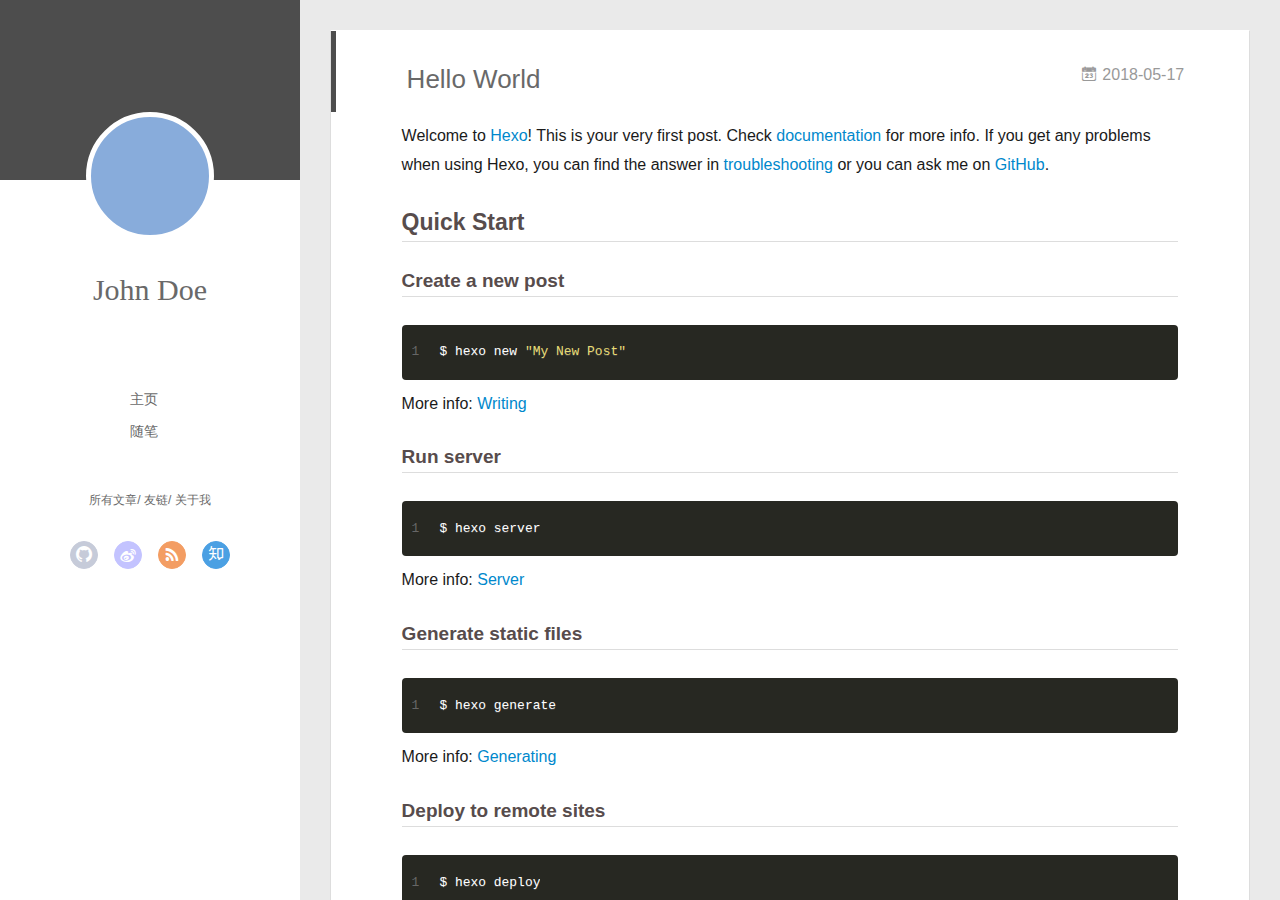
==== index.html @ 121a15d5 "Site updated: 2018-05-17 23:39:08" ====
<!DOCTYPE html>
<html>
<head>
  <meta charset="utf-8">
  
  <meta name="renderer" content="webkit">
  <meta http-equiv="X-UA-Compatible" content="IE=edge" >
  <link rel="dns-prefetch" href="http://yoursite.com">
  <title>Hexo</title>
  <meta name="viewport" content="width=device-width, initial-scale=1, maximum-scale=1">
  <meta property="og:type" content="website">
<meta property="og:title" content="Hexo">
<meta property="og:url" content="http://yoursite.com/index.html">
<meta property="og:site_name" content="Hexo">
<meta property="og:locale" content="default">
<meta name="twitter:card" content="summary">
<meta name="twitter:title" content="Hexo">
  
    <link rel="alternative" href="/atom.xml" title="Hexo" type="application/atom+xml">
  
  
    <link rel="icon" href="/favicon.png">
  
  <link rel="stylesheet" type="text/css" href="/./main.0cf68a.css">
  <style type="text/css">
  
    #container.show {
      background: linear-gradient(200deg,#a0cfe4,#e8c37e);
    }
  </style>
  

  

</head>

<body>
  <div id="container" q-class="show:isCtnShow">
    <canvas id="anm-canvas" class="anm-canvas"></canvas>
    <div class="left-col" q-class="show:isShow">
      
<div class="overlay" style="background: #4d4d4d"></div>
<div class="intrude-less">
	<header id="header" class="inner">
		<a href="/" class="profilepic">
			<img src="" class="js-avatar">
		</a>
		<hgroup>
		  <h1 class="header-author"><a href="/">John Doe</a></h1>
		</hgroup>
		

		<nav class="header-menu">
			<ul>
			
				<li><a href="/">主页</a></li>
	        
				<li><a href="/tags/随笔/">随笔</a></li>
	        
			</ul>
		</nav>
		<nav class="header-smart-menu">
    		
    			
    			<a q-on="click: openSlider(e, 'innerArchive')" href="javascript:void(0)">所有文章</a>
    			
            
    			
    			<a q-on="click: openSlider(e, 'friends')" href="javascript:void(0)">友链</a>
    			
            
    			
    			<a q-on="click: openSlider(e, 'aboutme')" href="javascript:void(0)">关于我</a>
    			
            
		</nav>
		<nav class="header-nav">
			<div class="social">
				
					<a class="github" target="_blank" href="#" title="github"><i class="icon-github"></i></a>
		        
					<a class="weibo" target="_blank" href="#" title="weibo"><i class="icon-weibo"></i></a>
		        
					<a class="rss" target="_blank" href="#" title="rss"><i class="icon-rss"></i></a>
		        
					<a class="zhihu" target="_blank" href="#" title="zhihu"><i class="icon-zhihu"></i></a>
		        
			</div>
		</nav>
	</header>		
</div>

    </div>
    <div class="mid-col" q-class="show:isShow,hide:isShow|isFalse">
      
<nav id="mobile-nav">
  	<div class="overlay js-overlay" style="background: #4d4d4d"></div>
	<div class="btnctn js-mobile-btnctn">
  		<div class="slider-trigger list" q-on="click: openSlider(e)"><i class="icon icon-sort"></i></div>
	</div>
	<div class="intrude-less">
		<header id="header" class="inner">
			<div class="profilepic">
				<img src="" class="js-avatar">
			</div>
			<hgroup>
			  <h1 class="header-author js-header-author">John Doe</h1>
			</hgroup>
			
			
			
				
			
				
			
			
			
			<nav class="header-nav">
				<div class="social">
					
						<a class="github" target="_blank" href="#" title="github"><i class="icon-github"></i></a>
			        
						<a class="weibo" target="_blank" href="#" title="weibo"><i class="icon-weibo"></i></a>
			        
						<a class="rss" target="_blank" href="#" title="rss"><i class="icon-rss"></i></a>
			        
						<a class="zhihu" target="_blank" href="#" title="zhihu"><i class="icon-zhihu"></i></a>
			        
				</div>
			</nav>

			<nav class="header-menu js-header-menu">
				<ul style="width: 50%">
				
				
					<li style="width: 50%"><a href="/">主页</a></li>
		        
					<li style="width: 50%"><a href="/tags/随笔/">随笔</a></li>
		        
				</ul>
			</nav>
		</header>				
	</div>
	<div class="mobile-mask" style="display:none" q-show="isShow"></div>
</nav>

      <div id="wrapper" class="body-wrap">
        <div class="menu-l">
          <div class="canvas-wrap">
            <canvas data-colors="#eaeaea" data-sectionHeight="100" data-contentId="js-content" id="myCanvas1" class="anm-canvas"></canvas>
          </div>
          <div id="js-content" class="content-ll">
            
  
    <article id="post-hello-world" class="article article-type-post  article-index" itemscope itemprop="blogPost">
  <div class="article-inner">
    
      <header class="article-header">
        
  
    <h1 itemprop="name">
      <a class="article-title" href="/2018/05/17/hello-world/">Hello World</a>
    </h1>
  

        
        <a href="/2018/05/17/hello-world/" class="archive-article-date">
  	<time datetime="2018-05-17T13:25:45.221Z" itemprop="datePublished"><i class="icon-calendar icon"></i>2018-05-17</time>
</a>
        
      </header>
    
    <div class="article-entry" itemprop="articleBody">
      
        <p>Welcome to <a href="https://hexo.io/" target="_blank" rel="noopener">Hexo</a>! This is your very first post. Check <a href="https://hexo.io/docs/" target="_blank" rel="noopener">documentation</a> for more info. If you get any problems when using Hexo, you can find the answer in <a href="https://hexo.io/docs/troubleshooting.html" target="_blank" rel="noopener">troubleshooting</a> or you can ask me on <a href="https://github.com/hexojs/hexo/issues" target="_blank" rel="noopener">GitHub</a>.</p>
<h2 id="Quick-Start"><a href="#Quick-Start" class="headerlink" title="Quick Start"></a>Quick Start</h2><h3 id="Create-a-new-post"><a href="#Create-a-new-post" class="headerlink" title="Create a new post"></a>Create a new post</h3><figure class="highlight bash"><table><tr><td class="gutter"><pre><span class="line">1</span><br></pre></td><td class="code"><pre><span class="line">$ hexo new <span class="string">"My New Post"</span></span><br></pre></td></tr></table></figure>
<p>More info: <a href="https://hexo.io/docs/writing.html" target="_blank" rel="noopener">Writing</a></p>
<h3 id="Run-server"><a href="#Run-server" class="headerlink" title="Run server"></a>Run server</h3><figure class="highlight bash"><table><tr><td class="gutter"><pre><span class="line">1</span><br></pre></td><td class="code"><pre><span class="line">$ hexo server</span><br></pre></td></tr></table></figure>
<p>More info: <a href="https://hexo.io/docs/server.html" target="_blank" rel="noopener">Server</a></p>
<h3 id="Generate-static-files"><a href="#Generate-static-files" class="headerlink" title="Generate static files"></a>Generate static files</h3><figure class="highlight bash"><table><tr><td class="gutter"><pre><span class="line">1</span><br></pre></td><td class="code"><pre><span class="line">$ hexo generate</span><br></pre></td></tr></table></figure>
<p>More info: <a href="https://hexo.io/docs/generating.html" target="_blank" rel="noopener">Generating</a></p>
<h3 id="Deploy-to-remote-sites"><a href="#Deploy-to-remote-sites" class="headerlink" title="Deploy to remote sites"></a>Deploy to remote sites</h3><figure class="highlight bash"><table><tr><td class="gutter"><pre><span class="line">1</span><br></pre></td><td class="code"><pre><span class="line">$ hexo deploy</span><br></pre></td></tr></table></figure>
<p>More info: <a href="https://hexo.io/docs/deployment.html" target="_blank" rel="noopener">Deployment</a></p>

      

      
    </div>
    <div class="article-info article-info-index">
      
      
      

      
        <p class="article-more-link">
          <a class="article-more-a" href="/2018/05/17/hello-world/">展开全文 >></a>
        </p>
      

      
      <div class="clearfix"></div>
    </div>
  </div>
</article>

<aside class="wrap-side-operation">
    <div class="mod-side-operation">
        
        <div class="jump-container" id="js-jump-container" style="display:none;">
            <a href="javascript:void(0)" class="mod-side-operation__jump-to-top">
                <i class="icon-font icon-back"></i>
            </a>
            <div id="js-jump-plan-container" class="jump-plan-container" style="top: -11px;">
                <i class="icon-font icon-plane jump-plane"></i>
            </div>
        </div>
        
        
    </div>
</aside>




  
  


          </div>
        </div>
      </div>
      <footer id="footer">
  <div class="outer">
    <div id="footer-info">
    	<div class="footer-left">
    		&copy; 2018 John Doe
    	</div>
      	<div class="footer-right">
      		<a href="http://hexo.io/" target="_blank">Hexo</a>  Theme <a href="https://github.com/litten/hexo-theme-yilia" target="_blank">Yilia</a> by Litten
      	</div>
    </div>
  </div>
</footer>
    </div>
    <script>
	var yiliaConfig = {
		mathjax: false,
		isHome: true,
		isPost: false,
		isArchive: false,
		isTag: false,
		isCategory: false,
		open_in_new: false,
		toc_hide_index: true,
		root: "/",
		innerArchive: true,
		showTags: false
	}
</script>

<script>!function(t){function n(e){if(r[e])return r[e].exports;var i=r[e]={exports:{},id:e,loaded:!1};return t[e].call(i.exports,i,i.exports,n),i.loaded=!0,i.exports}var r={};n.m=t,n.c=r,n.p="./",n(0)}([function(t,n,r){r(195),t.exports=r(191)},function(t,n,r){var e=r(3),i=r(52),o=r(27),u=r(28),c=r(53),f="prototype",a=function(t,n,r){var s,l,h,v,p=t&a.F,d=t&a.G,y=t&a.S,g=t&a.P,b=t&a.B,m=d?e:y?e[n]||(e[n]={}):(e[n]||{})[f],x=d?i:i[n]||(i[n]={}),w=x[f]||(x[f]={});d&&(r=n);for(s in r)l=!p&&m&&void 0!==m[s],h=(l?m:r)[s],v=b&&l?c(h,e):g&&"function"==typeof h?c(Function.call,h):h,m&&u(m,s,h,t&a.U),x[s]!=h&&o(x,s,v),g&&w[s]!=h&&(w[s]=h)};e.core=i,a.F=1,a.G=2,a.S=4,a.P=8,a.B=16,a.W=32,a.U=64,a.R=128,t.exports=a},function(t,n,r){var e=r(6);t.exports=function(t){if(!e(t))throw TypeError(t+" is not an object!");return t}},function(t,n){var r=t.exports="undefined"!=typeof window&&window.Math==Math?window:"undefined"!=typeof self&&self.Math==Math?self:Function("return this")();"number"==typeof __g&&(__g=r)},function(t,n){t.exports=function(t){try{return!!t()}catch(t){return!0}}},function(t,n){var r=t.exports="undefined"!=typeof window&&window.Math==Math?window:"undefined"!=typeof self&&self.Math==Math?self:Function("return this")();"number"==typeof __g&&(__g=r)},function(t,n){t.exports=function(t){return"object"==typeof t?null!==t:"function"==typeof t}},function(t,n,r){var e=r(126)("wks"),i=r(76),o=r(3).Symbol,u="function"==typeof o;(t.exports=function(t){return e[t]||(e[t]=u&&o[t]||(u?o:i)("Symbol."+t))}).store=e},function(t,n){var r={}.hasOwnProperty;t.exports=function(t,n){return r.call(t,n)}},function(t,n,r){var e=r(94),i=r(33);t.exports=function(t){return e(i(t))}},function(t,n,r){t.exports=!r(4)(function(){return 7!=Object.defineProperty({},"a",{get:function(){return 7}}).a})},function(t,n,r){var e=r(2),i=r(167),o=r(50),u=Object.defineProperty;n.f=r(10)?Object.defineProperty:function(t,n,r){if(e(t),n=o(n,!0),e(r),i)try{return u(t,n,r)}catch(t){}if("get"in r||"set"in r)throw TypeError("Accessors not supported!");return"value"in r&&(t[n]=r.value),t}},function(t,n,r){t.exports=!r(18)(function(){return 7!=Object.defineProperty({},"a",{get:function(){return 7}}).a})},function(t,n,r){var e=r(14),i=r(22);t.exports=r(12)?function(t,n,r){return e.f(t,n,i(1,r))}:function(t,n,r){return t[n]=r,t}},function(t,n,r){var e=r(20),i=r(58),o=r(42),u=Object.defineProperty;n.f=r(12)?Object.defineProperty:function(t,n,r){if(e(t),n=o(n,!0),e(r),i)try{return u(t,n,r)}catch(t){}if("get"in r||"set"in r)throw TypeError("Accessors not supported!");return"value"in r&&(t[n]=r.value),t}},function(t,n,r){var e=r(40)("wks"),i=r(23),o=r(5).Symbol,u="function"==typeof o;(t.exports=function(t){return e[t]||(e[t]=u&&o[t]||(u?o:i)("Symbol."+t))}).store=e},function(t,n,r){var e=r(67),i=Math.min;t.exports=function(t){return t>0?i(e(t),9007199254740991):0}},function(t,n,r){var e=r(46);t.exports=function(t){return Object(e(t))}},function(t,n){t.exports=function(t){try{return!!t()}catch(t){return!0}}},function(t,n,r){var e=r(63),i=r(34);t.exports=Object.keys||function(t){return e(t,i)}},function(t,n,r){var e=r(21);t.exports=function(t){if(!e(t))throw TypeError(t+" is not an object!");return t}},function(t,n){t.exports=function(t){return"object"==typeof t?null!==t:"function"==typeof t}},function(t,n){t.exports=function(t,n){return{enumerable:!(1&t),configurable:!(2&t),writable:!(4&t),value:n}}},function(t,n){var r=0,e=Math.random();t.exports=function(t){return"Symbol(".concat(void 0===t?"":t,")_",(++r+e).toString(36))}},function(t,n){var r={}.hasOwnProperty;t.exports=function(t,n){return r.call(t,n)}},function(t,n){var r=t.exports={version:"2.4.0"};"number"==typeof __e&&(__e=r)},function(t,n){t.exports=function(t){if("function"!=typeof t)throw TypeError(t+" is not a function!");return t}},function(t,n,r){var e=r(11),i=r(66);t.exports=r(10)?function(t,n,r){return e.f(t,n,i(1,r))}:function(t,n,r){return t[n]=r,t}},function(t,n,r){var e=r(3),i=r(27),o=r(24),u=r(76)("src"),c="toString",f=Function[c],a=(""+f).split(c);r(52).inspectSource=function(t){return f.call(t)},(t.exports=function(t,n,r,c){var f="function"==typeof r;f&&(o(r,"name")||i(r,"name",n)),t[n]!==r&&(f&&(o(r,u)||i(r,u,t[n]?""+t[n]:a.join(String(n)))),t===e?t[n]=r:c?t[n]?t[n]=r:i(t,n,r):(delete t[n],i(t,n,r)))})(Function.prototype,c,function(){return"function"==typeof this&&this[u]||f.call(this)})},function(t,n,r){var e=r(1),i=r(4),o=r(46),u=function(t,n,r,e){var i=String(o(t)),u="<"+n;return""!==r&&(u+=" "+r+'="'+String(e).replace(/"/g,"&quot;")+'"'),u+">"+i+"</"+n+">"};t.exports=function(t,n){var r={};r[t]=n(u),e(e.P+e.F*i(function(){var n=""[t]('"');return n!==n.toLowerCase()||n.split('"').length>3}),"String",r)}},function(t,n,r){var e=r(115),i=r(46);t.exports=function(t){return e(i(t))}},function(t,n,r){var e=r(116),i=r(66),o=r(30),u=r(50),c=r(24),f=r(167),a=Object.getOwnPropertyDescriptor;n.f=r(10)?a:function(t,n){if(t=o(t),n=u(n,!0),f)try{return a(t,n)}catch(t){}if(c(t,n))return i(!e.f.call(t,n),t[n])}},function(t,n,r){var e=r(24),i=r(17),o=r(145)("IE_PROTO"),u=Object.prototype;t.exports=Object.getPrototypeOf||function(t){return t=i(t),e(t,o)?t[o]:"function"==typeof t.constructor&&t instanceof t.constructor?t.constructor.prototype:t instanceof Object?u:null}},function(t,n){t.exports=function(t){if(void 0==t)throw TypeError("Can't call method on  "+t);return t}},function(t,n){t.exports="constructor,hasOwnProperty,isPrototypeOf,propertyIsEnumerable,toLocaleString,toString,valueOf".split(",")},function(t,n){t.exports={}},function(t,n){t.exports=!0},function(t,n){n.f={}.propertyIsEnumerable},function(t,n,r){var e=r(14).f,i=r(8),o=r(15)("toStringTag");t.exports=function(t,n,r){t&&!i(t=r?t:t.prototype,o)&&e(t,o,{configurable:!0,value:n})}},function(t,n,r){var e=r(40)("keys"),i=r(23);t.exports=function(t){return e[t]||(e[t]=i(t))}},function(t,n,r){var e=r(5),i="__core-js_shared__",o=e[i]||(e[i]={});t.exports=function(t){return o[t]||(o[t]={})}},function(t,n){var r=Math.ceil,e=Math.floor;t.exports=function(t){return isNaN(t=+t)?0:(t>0?e:r)(t)}},function(t,n,r){var e=r(21);t.exports=function(t,n){if(!e(t))return t;var r,i;if(n&&"function"==typeof(r=t.toString)&&!e(i=r.call(t)))return i;if("function"==typeof(r=t.valueOf)&&!e(i=r.call(t)))return i;if(!n&&"function"==typeof(r=t.toString)&&!e(i=r.call(t)))return i;throw TypeError("Can't convert object to primitive value")}},function(t,n,r){var e=r(5),i=r(25),o=r(36),u=r(44),c=r(14).f;t.exports=function(t){var n=i.Symbol||(i.Symbol=o?{}:e.Symbol||{});"_"==t.charAt(0)||t in n||c(n,t,{value:u.f(t)})}},function(t,n,r){n.f=r(15)},function(t,n){var r={}.toString;t.exports=function(t){return r.call(t).slice(8,-1)}},function(t,n){t.exports=function(t){if(void 0==t)throw TypeError("Can't call method on  "+t);return t}},function(t,n,r){var e=r(4);t.exports=function(t,n){return!!t&&e(function(){n?t.call(null,function(){},1):t.call(null)})}},function(t,n,r){var e=r(53),i=r(115),o=r(17),u=r(16),c=r(203);t.exports=function(t,n){var r=1==t,f=2==t,a=3==t,s=4==t,l=6==t,h=5==t||l,v=n||c;return function(n,c,p){for(var d,y,g=o(n),b=i(g),m=e(c,p,3),x=u(b.length),w=0,S=r?v(n,x):f?v(n,0):void 0;x>w;w++)if((h||w in b)&&(d=b[w],y=m(d,w,g),t))if(r)S[w]=y;else if(y)switch(t){case 3:return!0;case 5:return d;case 6:return w;case 2:S.push(d)}else if(s)return!1;return l?-1:a||s?s:S}}},function(t,n,r){var e=r(1),i=r(52),o=r(4);t.exports=function(t,n){var r=(i.Object||{})[t]||Object[t],u={};u[t]=n(r),e(e.S+e.F*o(function(){r(1)}),"Object",u)}},function(t,n,r){var e=r(6);t.exports=function(t,n){if(!e(t))return t;var r,i;if(n&&"function"==typeof(r=t.toString)&&!e(i=r.call(t)))return i;if("function"==typeof(r=t.valueOf)&&!e(i=r.call(t)))return i;if(!n&&"function"==typeof(r=t.toString)&&!e(i=r.call(t)))return i;throw TypeError("Can't convert object to primitive value")}},function(t,n,r){var e=r(5),i=r(25),o=r(91),u=r(13),c="prototype",f=function(t,n,r){var a,s,l,h=t&f.F,v=t&f.G,p=t&f.S,d=t&f.P,y=t&f.B,g=t&f.W,b=v?i:i[n]||(i[n]={}),m=b[c],x=v?e:p?e[n]:(e[n]||{})[c];v&&(r=n);for(a in r)(s=!h&&x&&void 0!==x[a])&&a in b||(l=s?x[a]:r[a],b[a]=v&&"function"!=typeof x[a]?r[a]:y&&s?o(l,e):g&&x[a]==l?function(t){var n=function(n,r,e){if(this instanceof t){switch(arguments.length){case 0:return new t;case 1:return new t(n);case 2:return new t(n,r)}return new t(n,r,e)}return t.apply(this,arguments)};return n[c]=t[c],n}(l):d&&"function"==typeof l?o(Function.call,l):l,d&&((b.virtual||(b.virtual={}))[a]=l,t&f.R&&m&&!m[a]&&u(m,a,l)))};f.F=1,f.G=2,f.S=4,f.P=8,f.B=16,f.W=32,f.U=64,f.R=128,t.exports=f},function(t,n){var r=t.exports={version:"2.4.0"};"number"==typeof __e&&(__e=r)},function(t,n,r){var e=r(26);t.exports=function(t,n,r){if(e(t),void 0===n)return t;switch(r){case 1:return function(r){return t.call(n,r)};case 2:return function(r,e){return t.call(n,r,e)};case 3:return function(r,e,i){return t.call(n,r,e,i)}}return function(){return t.apply(n,arguments)}}},function(t,n,r){var e=r(183),i=r(1),o=r(126)("metadata"),u=o.store||(o.store=new(r(186))),c=function(t,n,r){var i=u.get(t);if(!i){if(!r)return;u.set(t,i=new e)}var o=i.get(n);if(!o){if(!r)return;i.set(n,o=new e)}return o},f=function(t,n,r){var e=c(n,r,!1);return void 0!==e&&e.has(t)},a=function(t,n,r){var e=c(n,r,!1);return void 0===e?void 0:e.get(t)},s=function(t,n,r,e){c(r,e,!0).set(t,n)},l=function(t,n){var r=c(t,n,!1),e=[];return r&&r.forEach(function(t,n){e.push(n)}),e},h=function(t){return void 0===t||"symbol"==typeof t?t:String(t)},v=function(t){i(i.S,"Reflect",t)};t.exports={store:u,map:c,has:f,get:a,set:s,keys:l,key:h,exp:v}},function(t,n,r){"use strict";if(r(10)){var e=r(69),i=r(3),o=r(4),u=r(1),c=r(127),f=r(152),a=r(53),s=r(68),l=r(66),h=r(27),v=r(73),p=r(67),d=r(16),y=r(75),g=r(50),b=r(24),m=r(180),x=r(114),w=r(6),S=r(17),_=r(137),O=r(70),E=r(32),P=r(71).f,j=r(154),F=r(76),M=r(7),A=r(48),N=r(117),T=r(146),I=r(155),k=r(80),L=r(123),R=r(74),C=r(130),D=r(160),U=r(11),W=r(31),G=U.f,B=W.f,V=i.RangeError,z=i.TypeError,q=i.Uint8Array,K="ArrayBuffer",J="Shared"+K,Y="BYTES_PER_ELEMENT",H="prototype",$=Array[H],X=f.ArrayBuffer,Q=f.DataView,Z=A(0),tt=A(2),nt=A(3),rt=A(4),et=A(5),it=A(6),ot=N(!0),ut=N(!1),ct=I.values,ft=I.keys,at=I.entries,st=$.lastIndexOf,lt=$.reduce,ht=$.reduceRight,vt=$.join,pt=$.sort,dt=$.slice,yt=$.toString,gt=$.toLocaleString,bt=M("iterator"),mt=M("toStringTag"),xt=F("typed_constructor"),wt=F("def_constructor"),St=c.CONSTR,_t=c.TYPED,Ot=c.VIEW,Et="Wrong length!",Pt=A(1,function(t,n){return Tt(T(t,t[wt]),n)}),jt=o(function(){return 1===new q(new Uint16Array([1]).buffer)[0]}),Ft=!!q&&!!q[H].set&&o(function(){new q(1).set({})}),Mt=function(t,n){if(void 0===t)throw z(Et);var r=+t,e=d(t);if(n&&!m(r,e))throw V(Et);return e},At=function(t,n){var r=p(t);if(r<0||r%n)throw V("Wrong offset!");return r},Nt=function(t){if(w(t)&&_t in t)return t;throw z(t+" is not a typed array!")},Tt=function(t,n){if(!(w(t)&&xt in t))throw z("It is not a typed array constructor!");return new t(n)},It=function(t,n){return kt(T(t,t[wt]),n)},kt=function(t,n){for(var r=0,e=n.length,i=Tt(t,e);e>r;)i[r]=n[r++];return i},Lt=function(t,n,r){G(t,n,{get:function(){return this._d[r]}})},Rt=function(t){var n,r,e,i,o,u,c=S(t),f=arguments.length,s=f>1?arguments[1]:void 0,l=void 0!==s,h=j(c);if(void 0!=h&&!_(h)){for(u=h.call(c),e=[],n=0;!(o=u.next()).done;n++)e.push(o.value);c=e}for(l&&f>2&&(s=a(s,arguments[2],2)),n=0,r=d(c.length),i=Tt(this,r);r>n;n++)i[n]=l?s(c[n],n):c[n];return i},Ct=function(){for(var t=0,n=arguments.length,r=Tt(this,n);n>t;)r[t]=arguments[t++];return r},Dt=!!q&&o(function(){gt.call(new q(1))}),Ut=function(){return gt.apply(Dt?dt.call(Nt(this)):Nt(this),arguments)},Wt={copyWithin:function(t,n){return D.call(Nt(this),t,n,arguments.length>2?arguments[2]:void 0)},every:function(t){return rt(Nt(this),t,arguments.length>1?arguments[1]:void 0)},fill:function(t){return C.apply(Nt(this),arguments)},filter:function(t){return It(this,tt(Nt(this),t,arguments.length>1?arguments[1]:void 0))},find:function(t){return et(Nt(this),t,arguments.length>1?arguments[1]:void 0)},findIndex:function(t){return it(Nt(this),t,arguments.length>1?arguments[1]:void 0)},forEach:function(t){Z(Nt(this),t,arguments.length>1?arguments[1]:void 0)},indexOf:function(t){return ut(Nt(this),t,arguments.length>1?arguments[1]:void 0)},includes:function(t){return ot(Nt(this),t,arguments.length>1?arguments[1]:void 0)},join:function(t){return vt.apply(Nt(this),arguments)},lastIndexOf:function(t){return st.apply(Nt(this),arguments)},map:function(t){return Pt(Nt(this),t,arguments.length>1?arguments[1]:void 0)},reduce:function(t){return lt.apply(Nt(this),arguments)},reduceRight:function(t){return ht.apply(Nt(this),arguments)},reverse:function(){for(var t,n=this,r=Nt(n).length,e=Math.floor(r/2),i=0;i<e;)t=n[i],n[i++]=n[--r],n[r]=t;return n},some:function(t){return nt(Nt(this),t,arguments.length>1?arguments[1]:void 0)},sort:function(t){return pt.call(Nt(this),t)},subarray:function(t,n){var r=Nt(this),e=r.length,i=y(t,e);return new(T(r,r[wt]))(r.buffer,r.byteOffset+i*r.BYTES_PER_ELEMENT,d((void 0===n?e:y(n,e))-i))}},Gt=function(t,n){return It(this,dt.call(Nt(this),t,n))},Bt=function(t){Nt(this);var n=At(arguments[1],1),r=this.length,e=S(t),i=d(e.length),o=0;if(i+n>r)throw V(Et);for(;o<i;)this[n+o]=e[o++]},Vt={entries:function(){return at.call(Nt(this))},keys:function(){return ft.call(Nt(this))},values:function(){return ct.call(Nt(this))}},zt=function(t,n){return w(t)&&t[_t]&&"symbol"!=typeof n&&n in t&&String(+n)==String(n)},qt=function(t,n){return zt(t,n=g(n,!0))?l(2,t[n]):B(t,n)},Kt=function(t,n,r){return!(zt(t,n=g(n,!0))&&w(r)&&b(r,"value"))||b(r,"get")||b(r,"set")||r.configurable||b(r,"writable")&&!r.writable||b(r,"enumerable")&&!r.enumerable?G(t,n,r):(t[n]=r.value,t)};St||(W.f=qt,U.f=Kt),u(u.S+u.F*!St,"Object",{getOwnPropertyDescriptor:qt,defineProperty:Kt}),o(function(){yt.call({})})&&(yt=gt=function(){return vt.call(this)});var Jt=v({},Wt);v(Jt,Vt),h(Jt,bt,Vt.values),v(Jt,{slice:Gt,set:Bt,constructor:function(){},toString:yt,toLocaleString:Ut}),Lt(Jt,"buffer","b"),Lt(Jt,"byteOffset","o"),Lt(Jt,"byteLength","l"),Lt(Jt,"length","e"),G(Jt,mt,{get:function(){return this[_t]}}),t.exports=function(t,n,r,f){f=!!f;var a=t+(f?"Clamped":"")+"Array",l="Uint8Array"!=a,v="get"+t,p="set"+t,y=i[a],g=y||{},b=y&&E(y),m=!y||!c.ABV,S={},_=y&&y[H],j=function(t,r){var e=t._d;return e.v[v](r*n+e.o,jt)},F=function(t,r,e){var i=t._d;f&&(e=(e=Math.round(e))<0?0:e>255?255:255&e),i.v[p](r*n+i.o,e,jt)},M=function(t,n){G(t,n,{get:function(){return j(this,n)},set:function(t){return F(this,n,t)},enumerable:!0})};m?(y=r(function(t,r,e,i){s(t,y,a,"_d");var o,u,c,f,l=0,v=0;if(w(r)){if(!(r instanceof X||(f=x(r))==K||f==J))return _t in r?kt(y,r):Rt.call(y,r);o=r,v=At(e,n);var p=r.byteLength;if(void 0===i){if(p%n)throw V(Et);if((u=p-v)<0)throw V(Et)}else if((u=d(i)*n)+v>p)throw V(Et);c=u/n}else c=Mt(r,!0),u=c*n,o=new X(u);for(h(t,"_d",{b:o,o:v,l:u,e:c,v:new Q(o)});l<c;)M(t,l++)}),_=y[H]=O(Jt),h(_,"constructor",y)):L(function(t){new y(null),new y(t)},!0)||(y=r(function(t,r,e,i){s(t,y,a);var o;return w(r)?r instanceof X||(o=x(r))==K||o==J?void 0!==i?new g(r,At(e,n),i):void 0!==e?new g(r,At(e,n)):new g(r):_t in r?kt(y,r):Rt.call(y,r):new g(Mt(r,l))}),Z(b!==Function.prototype?P(g).concat(P(b)):P(g),function(t){t in y||h(y,t,g[t])}),y[H]=_,e||(_.constructor=y));var A=_[bt],N=!!A&&("values"==A.name||void 0==A.name),T=Vt.values;h(y,xt,!0),h(_,_t,a),h(_,Ot,!0),h(_,wt,y),(f?new y(1)[mt]==a:mt in _)||G(_,mt,{get:function(){return a}}),S[a]=y,u(u.G+u.W+u.F*(y!=g),S),u(u.S,a,{BYTES_PER_ELEMENT:n,from:Rt,of:Ct}),Y in _||h(_,Y,n),u(u.P,a,Wt),R(a),u(u.P+u.F*Ft,a,{set:Bt}),u(u.P+u.F*!N,a,Vt),u(u.P+u.F*(_.toString!=yt),a,{toString:yt}),u(u.P+u.F*o(function(){new y(1).slice()}),a,{slice:Gt}),u(u.P+u.F*(o(function(){return[1,2].toLocaleString()!=new y([1,2]).toLocaleString()})||!o(function(){_.toLocaleString.call([1,2])})),a,{toLocaleString:Ut}),k[a]=N?A:T,e||N||h(_,bt,T)}}else t.exports=function(){}},function(t,n){var r={}.toString;t.exports=function(t){return r.call(t).slice(8,-1)}},function(t,n,r){var e=r(21),i=r(5).document,o=e(i)&&e(i.createElement);t.exports=function(t){return o?i.createElement(t):{}}},function(t,n,r){t.exports=!r(12)&&!r(18)(function(){return 7!=Object.defineProperty(r(57)("div"),"a",{get:function(){return 7}}).a})},function(t,n,r){"use strict";var e=r(36),i=r(51),o=r(64),u=r(13),c=r(8),f=r(35),a=r(96),s=r(38),l=r(103),h=r(15)("iterator"),v=!([].keys&&"next"in[].keys()),p="keys",d="values",y=function(){return this};t.exports=function(t,n,r,g,b,m,x){a(r,n,g);var w,S,_,O=function(t){if(!v&&t in F)return F[t];switch(t){case p:case d:return function(){return new r(this,t)}}return function(){return new r(this,t)}},E=n+" Iterator",P=b==d,j=!1,F=t.prototype,M=F[h]||F["@@iterator"]||b&&F[b],A=M||O(b),N=b?P?O("entries"):A:void 0,T="Array"==n?F.entries||M:M;if(T&&(_=l(T.call(new t)))!==Object.prototype&&(s(_,E,!0),e||c(_,h)||u(_,h,y)),P&&M&&M.name!==d&&(j=!0,A=function(){return M.call(this)}),e&&!x||!v&&!j&&F[h]||u(F,h,A),f[n]=A,f[E]=y,b)if(w={values:P?A:O(d),keys:m?A:O(p),entries:N},x)for(S in w)S in F||o(F,S,w[S]);else i(i.P+i.F*(v||j),n,w);return w}},function(t,n,r){var e=r(20),i=r(100),o=r(34),u=r(39)("IE_PROTO"),c=function(){},f="prototype",a=function(){var t,n=r(57)("iframe"),e=o.length;for(n.style.display="none",r(93).appendChild(n),n.src="javascript:",t=n.contentWindow.document,t.open(),t.write("<script>document.F=Object<\/script>"),t.close(),a=t.F;e--;)delete a[f][o[e]];return a()};t.exports=Object.create||function(t,n){var r;return null!==t?(c[f]=e(t),r=new c,c[f]=null,r[u]=t):r=a(),void 0===n?r:i(r,n)}},function(t,n,r){var e=r(63),i=r(34).concat("length","prototype");n.f=Object.getOwnPropertyNames||function(t){return e(t,i)}},function(t,n){n.f=Object.getOwnPropertySymbols},function(t,n,r){var e=r(8),i=r(9),o=r(90)(!1),u=r(39)("IE_PROTO");t.exports=function(t,n){var r,c=i(t),f=0,a=[];for(r in c)r!=u&&e(c,r)&&a.push(r);for(;n.length>f;)e(c,r=n[f++])&&(~o(a,r)||a.push(r));return a}},function(t,n,r){t.exports=r(13)},function(t,n,r){var e=r(76)("meta"),i=r(6),o=r(24),u=r(11).f,c=0,f=Object.isExtensible||function(){return!0},a=!r(4)(function(){return f(Object.preventExtensions({}))}),s=function(t){u(t,e,{value:{i:"O"+ ++c,w:{}}})},l=function(t,n){if(!i(t))return"symbol"==typeof t?t:("string"==typeof t?"S":"P")+t;if(!o(t,e)){if(!f(t))return"F";if(!n)return"E";s(t)}return t[e].i},h=function(t,n){if(!o(t,e)){if(!f(t))return!0;if(!n)return!1;s(t)}return t[e].w},v=function(t){return a&&p.NEED&&f(t)&&!o(t,e)&&s(t),t},p=t.exports={KEY:e,NEED:!1,fastKey:l,getWeak:h,onFreeze:v}},function(t,n){t.exports=function(t,n){return{enumerable:!(1&t),configurable:!(2&t),writable:!(4&t),value:n}}},function(t,n){var r=Math.ceil,e=Math.floor;t.exports=function(t){return isNaN(t=+t)?0:(t>0?e:r)(t)}},function(t,n){t.exports=function(t,n,r,e){if(!(t instanceof n)||void 0!==e&&e in t)throw TypeError(r+": incorrect invocation!");return t}},function(t,n){t.exports=!1},function(t,n,r){var e=r(2),i=r(173),o=r(133),u=r(145)("IE_PROTO"),c=function(){},f="prototype",a=function(){var t,n=r(132)("iframe"),e=o.length;for(n.style.display="none",r(135).appendChild(n),n.src="javascript:",t=n.contentWindow.document,t.open(),t.write("<script>document.F=Object<\/script>"),t.close(),a=t.F;e--;)delete a[f][o[e]];return a()};t.exports=Object.create||function(t,n){var r;return null!==t?(c[f]=e(t),r=new c,c[f]=null,r[u]=t):r=a(),void 0===n?r:i(r,n)}},function(t,n,r){var e=r(175),i=r(133).concat("length","prototype");n.f=Object.getOwnPropertyNames||function(t){return e(t,i)}},function(t,n,r){var e=r(175),i=r(133);t.exports=Object.keys||function(t){return e(t,i)}},function(t,n,r){var e=r(28);t.exports=function(t,n,r){for(var i in n)e(t,i,n[i],r);return t}},function(t,n,r){"use strict";var e=r(3),i=r(11),o=r(10),u=r(7)("species");t.exports=function(t){var n=e[t];o&&n&&!n[u]&&i.f(n,u,{configurable:!0,get:function(){return this}})}},function(t,n,r){var e=r(67),i=Math.max,o=Math.min;t.exports=function(t,n){return t=e(t),t<0?i(t+n,0):o(t,n)}},function(t,n){var r=0,e=Math.random();t.exports=function(t){return"Symbol(".concat(void 0===t?"":t,")_",(++r+e).toString(36))}},function(t,n,r){var e=r(33);t.exports=function(t){return Object(e(t))}},function(t,n,r){var e=r(7)("unscopables"),i=Array.prototype;void 0==i[e]&&r(27)(i,e,{}),t.exports=function(t){i[e][t]=!0}},function(t,n,r){var e=r(53),i=r(169),o=r(137),u=r(2),c=r(16),f=r(154),a={},s={},n=t.exports=function(t,n,r,l,h){var v,p,d,y,g=h?function(){return t}:f(t),b=e(r,l,n?2:1),m=0;if("function"!=typeof g)throw TypeError(t+" is not iterable!");if(o(g)){for(v=c(t.length);v>m;m++)if((y=n?b(u(p=t[m])[0],p[1]):b(t[m]))===a||y===s)return y}else for(d=g.call(t);!(p=d.next()).done;)if((y=i(d,b,p.value,n))===a||y===s)return y};n.BREAK=a,n.RETURN=s},function(t,n){t.exports={}},function(t,n,r){var e=r(11).f,i=r(24),o=r(7)("toStringTag");t.exports=function(t,n,r){t&&!i(t=r?t:t.prototype,o)&&e(t,o,{configurable:!0,value:n})}},function(t,n,r){var e=r(1),i=r(46),o=r(4),u=r(150),c="["+u+"]",f="​",a=RegExp("^"+c+c+"*"),s=RegExp(c+c+"*$"),l=function(t,n,r){var i={},c=o(function(){return!!u[t]()||f[t]()!=f}),a=i[t]=c?n(h):u[t];r&&(i[r]=a),e(e.P+e.F*c,"String",i)},h=l.trim=function(t,n){return t=String(i(t)),1&n&&(t=t.replace(a,"")),2&n&&(t=t.replace(s,"")),t};t.exports=l},function(t,n,r){t.exports={default:r(86),__esModule:!0}},function(t,n,r){t.exports={default:r(87),__esModule:!0}},function(t,n,r){"use strict";function e(t){return t&&t.__esModule?t:{default:t}}n.__esModule=!0;var i=r(84),o=e(i),u=r(83),c=e(u),f="function"==typeof c.default&&"symbol"==typeof o.default?function(t){return typeof t}:function(t){return t&&"function"==typeof c.default&&t.constructor===c.default&&t!==c.default.prototype?"symbol":typeof t};n.default="function"==typeof c.default&&"symbol"===f(o.default)?function(t){return void 0===t?"undefined":f(t)}:function(t){return t&&"function"==typeof c.default&&t.constructor===c.default&&t!==c.default.prototype?"symbol":void 0===t?"undefined":f(t)}},function(t,n,r){r(110),r(108),r(111),r(112),t.exports=r(25).Symbol},function(t,n,r){r(109),r(113),t.exports=r(44).f("iterator")},function(t,n){t.exports=function(t){if("function"!=typeof t)throw TypeError(t+" is not a function!");return t}},function(t,n){t.exports=function(){}},function(t,n,r){var e=r(9),i=r(106),o=r(105);t.exports=function(t){return function(n,r,u){var c,f=e(n),a=i(f.length),s=o(u,a);if(t&&r!=r){for(;a>s;)if((c=f[s++])!=c)return!0}else for(;a>s;s++)if((t||s in f)&&f[s]===r)return t||s||0;return!t&&-1}}},function(t,n,r){var e=r(88);t.exports=function(t,n,r){if(e(t),void 0===n)return t;switch(r){case 1:return function(r){return t.call(n,r)};case 2:return function(r,e){return t.call(n,r,e)};case 3:return function(r,e,i){return t.call(n,r,e,i)}}return function(){return t.apply(n,arguments)}}},function(t,n,r){var e=r(19),i=r(62),o=r(37);t.exports=function(t){var n=e(t),r=i.f;if(r)for(var u,c=r(t),f=o.f,a=0;c.length>a;)f.call(t,u=c[a++])&&n.push(u);return n}},function(t,n,r){t.exports=r(5).document&&document.documentElement},function(t,n,r){var e=r(56);t.exports=Object("z").propertyIsEnumerable(0)?Object:function(t){return"String"==e(t)?t.split(""):Object(t)}},function(t,n,r){var e=r(56);t.exports=Array.isArray||function(t){return"Array"==e(t)}},function(t,n,r){"use strict";var e=r(60),i=r(22),o=r(38),u={};r(13)(u,r(15)("iterator"),function(){return this}),t.exports=function(t,n,r){t.prototype=e(u,{next:i(1,r)}),o(t,n+" Iterator")}},function(t,n){t.exports=function(t,n){return{value:n,done:!!t}}},function(t,n,r){var e=r(19),i=r(9);t.exports=function(t,n){for(var r,o=i(t),u=e(o),c=u.length,f=0;c>f;)if(o[r=u[f++]]===n)return r}},function(t,n,r){var e=r(23)("meta"),i=r(21),o=r(8),u=r(14).f,c=0,f=Object.isExtensible||function(){return!0},a=!r(18)(function(){return f(Object.preventExtensions({}))}),s=function(t){u(t,e,{value:{i:"O"+ ++c,w:{}}})},l=function(t,n){if(!i(t))return"symbol"==typeof t?t:("string"==typeof t?"S":"P")+t;if(!o(t,e)){if(!f(t))return"F";if(!n)return"E";s(t)}return t[e].i},h=function(t,n){if(!o(t,e)){if(!f(t))return!0;if(!n)return!1;s(t)}return t[e].w},v=function(t){return a&&p.NEED&&f(t)&&!o(t,e)&&s(t),t},p=t.exports={KEY:e,NEED:!1,fastKey:l,getWeak:h,onFreeze:v}},function(t,n,r){var e=r(14),i=r(20),o=r(19);t.exports=r(12)?Object.defineProperties:function(t,n){i(t);for(var r,u=o(n),c=u.length,f=0;c>f;)e.f(t,r=u[f++],n[r]);return t}},function(t,n,r){var e=r(37),i=r(22),o=r(9),u=r(42),c=r(8),f=r(58),a=Object.getOwnPropertyDescriptor;n.f=r(12)?a:function(t,n){if(t=o(t),n=u(n,!0),f)try{return a(t,n)}catch(t){}if(c(t,n))return i(!e.f.call(t,n),t[n])}},function(t,n,r){var e=r(9),i=r(61).f,o={}.toString,u="object"==typeof window&&window&&Object.getOwnPropertyNames?Object.getOwnPropertyNames(window):[],c=function(t){try{return i(t)}catch(t){return u.slice()}};t.exports.f=function(t){return u&&"[object Window]"==o.call(t)?c(t):i(e(t))}},function(t,n,r){var e=r(8),i=r(77),o=r(39)("IE_PROTO"),u=Object.prototype;t.exports=Object.getPrototypeOf||function(t){return t=i(t),e(t,o)?t[o]:"function"==typeof t.constructor&&t instanceof t.constructor?t.constructor.prototype:t instanceof Object?u:null}},function(t,n,r){var e=r(41),i=r(33);t.exports=function(t){return function(n,r){var o,u,c=String(i(n)),f=e(r),a=c.length;return f<0||f>=a?t?"":void 0:(o=c.charCodeAt(f),o<55296||o>56319||f+1===a||(u=c.charCodeAt(f+1))<56320||u>57343?t?c.charAt(f):o:t?c.slice(f,f+2):u-56320+(o-55296<<10)+65536)}}},function(t,n,r){var e=r(41),i=Math.max,o=Math.min;t.exports=function(t,n){return t=e(t),t<0?i(t+n,0):o(t,n)}},function(t,n,r){var e=r(41),i=Math.min;t.exports=function(t){return t>0?i(e(t),9007199254740991):0}},function(t,n,r){"use strict";var e=r(89),i=r(97),o=r(35),u=r(9);t.exports=r(59)(Array,"Array",function(t,n){this._t=u(t),this._i=0,this._k=n},function(){var t=this._t,n=this._k,r=this._i++;return!t||r>=t.length?(this._t=void 0,i(1)):"keys"==n?i(0,r):"values"==n?i(0,t[r]):i(0,[r,t[r]])},"values"),o.Arguments=o.Array,e("keys"),e("values"),e("entries")},function(t,n){},function(t,n,r){"use strict";var e=r(104)(!0);r(59)(String,"String",function(t){this._t=String(t),this._i=0},function(){var t,n=this._t,r=this._i;return r>=n.length?{value:void 0,done:!0}:(t=e(n,r),this._i+=t.length,{value:t,done:!1})})},function(t,n,r){"use strict";var e=r(5),i=r(8),o=r(12),u=r(51),c=r(64),f=r(99).KEY,a=r(18),s=r(40),l=r(38),h=r(23),v=r(15),p=r(44),d=r(43),y=r(98),g=r(92),b=r(95),m=r(20),x=r(9),w=r(42),S=r(22),_=r(60),O=r(102),E=r(101),P=r(14),j=r(19),F=E.f,M=P.f,A=O.f,N=e.Symbol,T=e.JSON,I=T&&T.stringify,k="prototype",L=v("_hidden"),R=v("toPrimitive"),C={}.propertyIsEnumerable,D=s("symbol-registry"),U=s("symbols"),W=s("op-symbols"),G=Object[k],B="function"==typeof N,V=e.QObject,z=!V||!V[k]||!V[k].findChild,q=o&&a(function(){return 7!=_(M({},"a",{get:function(){return M(this,"a",{value:7}).a}})).a})?function(t,n,r){var e=F(G,n);e&&delete G[n],M(t,n,r),e&&t!==G&&M(G,n,e)}:M,K=function(t){var n=U[t]=_(N[k]);return n._k=t,n},J=B&&"symbol"==typeof N.iterator?function(t){return"symbol"==typeof t}:function(t){return t instanceof N},Y=function(t,n,r){return t===G&&Y(W,n,r),m(t),n=w(n,!0),m(r),i(U,n)?(r.enumerable?(i(t,L)&&t[L][n]&&(t[L][n]=!1),r=_(r,{enumerable:S(0,!1)})):(i(t,L)||M(t,L,S(1,{})),t[L][n]=!0),q(t,n,r)):M(t,n,r)},H=function(t,n){m(t);for(var r,e=g(n=x(n)),i=0,o=e.length;o>i;)Y(t,r=e[i++],n[r]);return t},$=function(t,n){return void 0===n?_(t):H(_(t),n)},X=function(t){var n=C.call(this,t=w(t,!0));return!(this===G&&i(U,t)&&!i(W,t))&&(!(n||!i(this,t)||!i(U,t)||i(this,L)&&this[L][t])||n)},Q=function(t,n){if(t=x(t),n=w(n,!0),t!==G||!i(U,n)||i(W,n)){var r=F(t,n);return!r||!i(U,n)||i(t,L)&&t[L][n]||(r.enumerable=!0),r}},Z=function(t){for(var n,r=A(x(t)),e=[],o=0;r.length>o;)i(U,n=r[o++])||n==L||n==f||e.push(n);return e},tt=function(t){for(var n,r=t===G,e=A(r?W:x(t)),o=[],u=0;e.length>u;)!i(U,n=e[u++])||r&&!i(G,n)||o.push(U[n]);return o};B||(N=function(){if(this instanceof N)throw TypeError("Symbol is not a constructor!");var t=h(arguments.length>0?arguments[0]:void 0),n=function(r){this===G&&n.call(W,r),i(this,L)&&i(this[L],t)&&(this[L][t]=!1),q(this,t,S(1,r))};return o&&z&&q(G,t,{configurable:!0,set:n}),K(t)},c(N[k],"toString",function(){return this._k}),E.f=Q,P.f=Y,r(61).f=O.f=Z,r(37).f=X,r(62).f=tt,o&&!r(36)&&c(G,"propertyIsEnumerable",X,!0),p.f=function(t){return K(v(t))}),u(u.G+u.W+u.F*!B,{Symbol:N});for(var nt="hasInstance,isConcatSpreadable,iterator,match,replace,search,species,split,toPrimitive,toStringTag,unscopables".split(","),rt=0;nt.length>rt;)v(nt[rt++]);for(var nt=j(v.store),rt=0;nt.length>rt;)d(nt[rt++]);u(u.S+u.F*!B,"Symbol",{for:function(t){return i(D,t+="")?D[t]:D[t]=N(t)},keyFor:function(t){if(J(t))return y(D,t);throw TypeError(t+" is not a symbol!")},useSetter:function(){z=!0},useSimple:function(){z=!1}}),u(u.S+u.F*!B,"Object",{create:$,defineProperty:Y,defineProperties:H,getOwnPropertyDescriptor:Q,getOwnPropertyNames:Z,getOwnPropertySymbols:tt}),T&&u(u.S+u.F*(!B||a(function(){var t=N();return"[null]"!=I([t])||"{}"!=I({a:t})||"{}"!=I(Object(t))})),"JSON",{stringify:function(t){if(void 0!==t&&!J(t)){for(var n,r,e=[t],i=1;arguments.length>i;)e.push(arguments[i++]);return n=e[1],"function"==typeof n&&(r=n),!r&&b(n)||(n=function(t,n){if(r&&(n=r.call(this,t,n)),!J(n))return n}),e[1]=n,I.apply(T,e)}}}),N[k][R]||r(13)(N[k],R,N[k].valueOf),l(N,"Symbol"),l(Math,"Math",!0),l(e.JSON,"JSON",!0)},function(t,n,r){r(43)("asyncIterator")},function(t,n,r){r(43)("observable")},function(t,n,r){r(107);for(var e=r(5),i=r(13),o=r(35),u=r(15)("toStringTag"),c=["NodeList","DOMTokenList","MediaList","StyleSheetList","CSSRuleList"],f=0;f<5;f++){var a=c[f],s=e[a],l=s&&s.prototype;l&&!l[u]&&i(l,u,a),o[a]=o.Array}},function(t,n,r){var e=r(45),i=r(7)("toStringTag"),o="Arguments"==e(function(){return arguments}()),u=function(t,n){try{return t[n]}catch(t){}};t.exports=function(t){var n,r,c;return void 0===t?"Undefined":null===t?"Null":"string"==typeof(r=u(n=Object(t),i))?r:o?e(n):"Object"==(c=e(n))&&"function"==typeof n.callee?"Arguments":c}},function(t,n,r){var e=r(45);t.exports=Object("z").propertyIsEnumerable(0)?Object:function(t){return"String"==e(t)?t.split(""):Object(t)}},function(t,n){n.f={}.propertyIsEnumerable},function(t,n,r){var e=r(30),i=r(16),o=r(75);t.exports=function(t){return function(n,r,u){var c,f=e(n),a=i(f.length),s=o(u,a);if(t&&r!=r){for(;a>s;)if((c=f[s++])!=c)return!0}else for(;a>s;s++)if((t||s in f)&&f[s]===r)return t||s||0;return!t&&-1}}},function(t,n,r){"use strict";var e=r(3),i=r(1),o=r(28),u=r(73),c=r(65),f=r(79),a=r(68),s=r(6),l=r(4),h=r(123),v=r(81),p=r(136);t.exports=function(t,n,r,d,y,g){var b=e[t],m=b,x=y?"set":"add",w=m&&m.prototype,S={},_=function(t){var n=w[t];o(w,t,"delete"==t?function(t){return!(g&&!s(t))&&n.call(this,0===t?0:t)}:"has"==t?function(t){return!(g&&!s(t))&&n.call(this,0===t?0:t)}:"get"==t?function(t){return g&&!s(t)?void 0:n.call(this,0===t?0:t)}:"add"==t?function(t){return n.call(this,0===t?0:t),this}:function(t,r){return n.call(this,0===t?0:t,r),this})};if("function"==typeof m&&(g||w.forEach&&!l(function(){(new m).entries().next()}))){var O=new m,E=O[x](g?{}:-0,1)!=O,P=l(function(){O.has(1)}),j=h(function(t){new m(t)}),F=!g&&l(function(){for(var t=new m,n=5;n--;)t[x](n,n);return!t.has(-0)});j||(m=n(function(n,r){a(n,m,t);var e=p(new b,n,m);return void 0!=r&&f(r,y,e[x],e),e}),m.prototype=w,w.constructor=m),(P||F)&&(_("delete"),_("has"),y&&_("get")),(F||E)&&_(x),g&&w.clear&&delete w.clear}else m=d.getConstructor(n,t,y,x),u(m.prototype,r),c.NEED=!0;return v(m,t),S[t]=m,i(i.G+i.W+i.F*(m!=b),S),g||d.setStrong(m,t,y),m}},function(t,n,r){"use strict";var e=r(27),i=r(28),o=r(4),u=r(46),c=r(7);t.exports=function(t,n,r){var f=c(t),a=r(u,f,""[t]),s=a[0],l=a[1];o(function(){var n={};return n[f]=function(){return 7},7!=""[t](n)})&&(i(String.prototype,t,s),e(RegExp.prototype,f,2==n?function(t,n){return l.call(t,this,n)}:function(t){return l.call(t,this)}))}
},function(t,n,r){"use strict";var e=r(2);t.exports=function(){var t=e(this),n="";return t.global&&(n+="g"),t.ignoreCase&&(n+="i"),t.multiline&&(n+="m"),t.unicode&&(n+="u"),t.sticky&&(n+="y"),n}},function(t,n){t.exports=function(t,n,r){var e=void 0===r;switch(n.length){case 0:return e?t():t.call(r);case 1:return e?t(n[0]):t.call(r,n[0]);case 2:return e?t(n[0],n[1]):t.call(r,n[0],n[1]);case 3:return e?t(n[0],n[1],n[2]):t.call(r,n[0],n[1],n[2]);case 4:return e?t(n[0],n[1],n[2],n[3]):t.call(r,n[0],n[1],n[2],n[3])}return t.apply(r,n)}},function(t,n,r){var e=r(6),i=r(45),o=r(7)("match");t.exports=function(t){var n;return e(t)&&(void 0!==(n=t[o])?!!n:"RegExp"==i(t))}},function(t,n,r){var e=r(7)("iterator"),i=!1;try{var o=[7][e]();o.return=function(){i=!0},Array.from(o,function(){throw 2})}catch(t){}t.exports=function(t,n){if(!n&&!i)return!1;var r=!1;try{var o=[7],u=o[e]();u.next=function(){return{done:r=!0}},o[e]=function(){return u},t(o)}catch(t){}return r}},function(t,n,r){t.exports=r(69)||!r(4)(function(){var t=Math.random();__defineSetter__.call(null,t,function(){}),delete r(3)[t]})},function(t,n){n.f=Object.getOwnPropertySymbols},function(t,n,r){var e=r(3),i="__core-js_shared__",o=e[i]||(e[i]={});t.exports=function(t){return o[t]||(o[t]={})}},function(t,n,r){for(var e,i=r(3),o=r(27),u=r(76),c=u("typed_array"),f=u("view"),a=!(!i.ArrayBuffer||!i.DataView),s=a,l=0,h="Int8Array,Uint8Array,Uint8ClampedArray,Int16Array,Uint16Array,Int32Array,Uint32Array,Float32Array,Float64Array".split(",");l<9;)(e=i[h[l++]])?(o(e.prototype,c,!0),o(e.prototype,f,!0)):s=!1;t.exports={ABV:a,CONSTR:s,TYPED:c,VIEW:f}},function(t,n){"use strict";var r={versions:function(){var t=window.navigator.userAgent;return{trident:t.indexOf("Trident")>-1,presto:t.indexOf("Presto")>-1,webKit:t.indexOf("AppleWebKit")>-1,gecko:t.indexOf("Gecko")>-1&&-1==t.indexOf("KHTML"),mobile:!!t.match(/AppleWebKit.*Mobile.*/),ios:!!t.match(/\(i[^;]+;( U;)? CPU.+Mac OS X/),android:t.indexOf("Android")>-1||t.indexOf("Linux")>-1,iPhone:t.indexOf("iPhone")>-1||t.indexOf("Mac")>-1,iPad:t.indexOf("iPad")>-1,webApp:-1==t.indexOf("Safari"),weixin:-1==t.indexOf("MicroMessenger")}}()};t.exports=r},function(t,n,r){"use strict";var e=r(85),i=function(t){return t&&t.__esModule?t:{default:t}}(e),o=function(){function t(t,n,e){return n||e?String.fromCharCode(n||e):r[t]||t}function n(t){return e[t]}var r={"&quot;":'"',"&lt;":"<","&gt;":">","&amp;":"&","&nbsp;":" "},e={};for(var u in r)e[r[u]]=u;return r["&apos;"]="'",e["'"]="&#39;",{encode:function(t){return t?(""+t).replace(/['<> "&]/g,n).replace(/\r?\n/g,"<br/>").replace(/\s/g,"&nbsp;"):""},decode:function(n){return n?(""+n).replace(/<br\s*\/?>/gi,"\n").replace(/&quot;|&lt;|&gt;|&amp;|&nbsp;|&apos;|&#(\d+);|&#(\d+)/g,t).replace(/\u00a0/g," "):""},encodeBase16:function(t){if(!t)return t;t+="";for(var n=[],r=0,e=t.length;e>r;r++)n.push(t.charCodeAt(r).toString(16).toUpperCase());return n.join("")},encodeBase16forJSON:function(t){if(!t)return t;t=t.replace(/[\u4E00-\u9FBF]/gi,function(t){return escape(t).replace("%u","\\u")});for(var n=[],r=0,e=t.length;e>r;r++)n.push(t.charCodeAt(r).toString(16).toUpperCase());return n.join("")},decodeBase16:function(t){if(!t)return t;t+="";for(var n=[],r=0,e=t.length;e>r;r+=2)n.push(String.fromCharCode("0x"+t.slice(r,r+2)));return n.join("")},encodeObject:function(t){if(t instanceof Array)for(var n=0,r=t.length;r>n;n++)t[n]=o.encodeObject(t[n]);else if("object"==(void 0===t?"undefined":(0,i.default)(t)))for(var e in t)t[e]=o.encodeObject(t[e]);else if("string"==typeof t)return o.encode(t);return t},loadScript:function(t){var n=document.createElement("script");document.getElementsByTagName("body")[0].appendChild(n),n.setAttribute("src",t)},addLoadEvent:function(t){var n=window.onload;"function"!=typeof window.onload?window.onload=t:window.onload=function(){n(),t()}}}}();t.exports=o},function(t,n,r){"use strict";var e=r(17),i=r(75),o=r(16);t.exports=function(t){for(var n=e(this),r=o(n.length),u=arguments.length,c=i(u>1?arguments[1]:void 0,r),f=u>2?arguments[2]:void 0,a=void 0===f?r:i(f,r);a>c;)n[c++]=t;return n}},function(t,n,r){"use strict";var e=r(11),i=r(66);t.exports=function(t,n,r){n in t?e.f(t,n,i(0,r)):t[n]=r}},function(t,n,r){var e=r(6),i=r(3).document,o=e(i)&&e(i.createElement);t.exports=function(t){return o?i.createElement(t):{}}},function(t,n){t.exports="constructor,hasOwnProperty,isPrototypeOf,propertyIsEnumerable,toLocaleString,toString,valueOf".split(",")},function(t,n,r){var e=r(7)("match");t.exports=function(t){var n=/./;try{"/./"[t](n)}catch(r){try{return n[e]=!1,!"/./"[t](n)}catch(t){}}return!0}},function(t,n,r){t.exports=r(3).document&&document.documentElement},function(t,n,r){var e=r(6),i=r(144).set;t.exports=function(t,n,r){var o,u=n.constructor;return u!==r&&"function"==typeof u&&(o=u.prototype)!==r.prototype&&e(o)&&i&&i(t,o),t}},function(t,n,r){var e=r(80),i=r(7)("iterator"),o=Array.prototype;t.exports=function(t){return void 0!==t&&(e.Array===t||o[i]===t)}},function(t,n,r){var e=r(45);t.exports=Array.isArray||function(t){return"Array"==e(t)}},function(t,n,r){"use strict";var e=r(70),i=r(66),o=r(81),u={};r(27)(u,r(7)("iterator"),function(){return this}),t.exports=function(t,n,r){t.prototype=e(u,{next:i(1,r)}),o(t,n+" Iterator")}},function(t,n,r){"use strict";var e=r(69),i=r(1),o=r(28),u=r(27),c=r(24),f=r(80),a=r(139),s=r(81),l=r(32),h=r(7)("iterator"),v=!([].keys&&"next"in[].keys()),p="keys",d="values",y=function(){return this};t.exports=function(t,n,r,g,b,m,x){a(r,n,g);var w,S,_,O=function(t){if(!v&&t in F)return F[t];switch(t){case p:case d:return function(){return new r(this,t)}}return function(){return new r(this,t)}},E=n+" Iterator",P=b==d,j=!1,F=t.prototype,M=F[h]||F["@@iterator"]||b&&F[b],A=M||O(b),N=b?P?O("entries"):A:void 0,T="Array"==n?F.entries||M:M;if(T&&(_=l(T.call(new t)))!==Object.prototype&&(s(_,E,!0),e||c(_,h)||u(_,h,y)),P&&M&&M.name!==d&&(j=!0,A=function(){return M.call(this)}),e&&!x||!v&&!j&&F[h]||u(F,h,A),f[n]=A,f[E]=y,b)if(w={values:P?A:O(d),keys:m?A:O(p),entries:N},x)for(S in w)S in F||o(F,S,w[S]);else i(i.P+i.F*(v||j),n,w);return w}},function(t,n){var r=Math.expm1;t.exports=!r||r(10)>22025.465794806718||r(10)<22025.465794806718||-2e-17!=r(-2e-17)?function(t){return 0==(t=+t)?t:t>-1e-6&&t<1e-6?t+t*t/2:Math.exp(t)-1}:r},function(t,n){t.exports=Math.sign||function(t){return 0==(t=+t)||t!=t?t:t<0?-1:1}},function(t,n,r){var e=r(3),i=r(151).set,o=e.MutationObserver||e.WebKitMutationObserver,u=e.process,c=e.Promise,f="process"==r(45)(u);t.exports=function(){var t,n,r,a=function(){var e,i;for(f&&(e=u.domain)&&e.exit();t;){i=t.fn,t=t.next;try{i()}catch(e){throw t?r():n=void 0,e}}n=void 0,e&&e.enter()};if(f)r=function(){u.nextTick(a)};else if(o){var s=!0,l=document.createTextNode("");new o(a).observe(l,{characterData:!0}),r=function(){l.data=s=!s}}else if(c&&c.resolve){var h=c.resolve();r=function(){h.then(a)}}else r=function(){i.call(e,a)};return function(e){var i={fn:e,next:void 0};n&&(n.next=i),t||(t=i,r()),n=i}}},function(t,n,r){var e=r(6),i=r(2),o=function(t,n){if(i(t),!e(n)&&null!==n)throw TypeError(n+": can't set as prototype!")};t.exports={set:Object.setPrototypeOf||("__proto__"in{}?function(t,n,e){try{e=r(53)(Function.call,r(31).f(Object.prototype,"__proto__").set,2),e(t,[]),n=!(t instanceof Array)}catch(t){n=!0}return function(t,r){return o(t,r),n?t.__proto__=r:e(t,r),t}}({},!1):void 0),check:o}},function(t,n,r){var e=r(126)("keys"),i=r(76);t.exports=function(t){return e[t]||(e[t]=i(t))}},function(t,n,r){var e=r(2),i=r(26),o=r(7)("species");t.exports=function(t,n){var r,u=e(t).constructor;return void 0===u||void 0==(r=e(u)[o])?n:i(r)}},function(t,n,r){var e=r(67),i=r(46);t.exports=function(t){return function(n,r){var o,u,c=String(i(n)),f=e(r),a=c.length;return f<0||f>=a?t?"":void 0:(o=c.charCodeAt(f),o<55296||o>56319||f+1===a||(u=c.charCodeAt(f+1))<56320||u>57343?t?c.charAt(f):o:t?c.slice(f,f+2):u-56320+(o-55296<<10)+65536)}}},function(t,n,r){var e=r(122),i=r(46);t.exports=function(t,n,r){if(e(n))throw TypeError("String#"+r+" doesn't accept regex!");return String(i(t))}},function(t,n,r){"use strict";var e=r(67),i=r(46);t.exports=function(t){var n=String(i(this)),r="",o=e(t);if(o<0||o==1/0)throw RangeError("Count can't be negative");for(;o>0;(o>>>=1)&&(n+=n))1&o&&(r+=n);return r}},function(t,n){t.exports="\t\n\v\f\r   ᠎             　\u2028\u2029\ufeff"},function(t,n,r){var e,i,o,u=r(53),c=r(121),f=r(135),a=r(132),s=r(3),l=s.process,h=s.setImmediate,v=s.clearImmediate,p=s.MessageChannel,d=0,y={},g="onreadystatechange",b=function(){var t=+this;if(y.hasOwnProperty(t)){var n=y[t];delete y[t],n()}},m=function(t){b.call(t.data)};h&&v||(h=function(t){for(var n=[],r=1;arguments.length>r;)n.push(arguments[r++]);return y[++d]=function(){c("function"==typeof t?t:Function(t),n)},e(d),d},v=function(t){delete y[t]},"process"==r(45)(l)?e=function(t){l.nextTick(u(b,t,1))}:p?(i=new p,o=i.port2,i.port1.onmessage=m,e=u(o.postMessage,o,1)):s.addEventListener&&"function"==typeof postMessage&&!s.importScripts?(e=function(t){s.postMessage(t+"","*")},s.addEventListener("message",m,!1)):e=g in a("script")?function(t){f.appendChild(a("script"))[g]=function(){f.removeChild(this),b.call(t)}}:function(t){setTimeout(u(b,t,1),0)}),t.exports={set:h,clear:v}},function(t,n,r){"use strict";var e=r(3),i=r(10),o=r(69),u=r(127),c=r(27),f=r(73),a=r(4),s=r(68),l=r(67),h=r(16),v=r(71).f,p=r(11).f,d=r(130),y=r(81),g="ArrayBuffer",b="DataView",m="prototype",x="Wrong length!",w="Wrong index!",S=e[g],_=e[b],O=e.Math,E=e.RangeError,P=e.Infinity,j=S,F=O.abs,M=O.pow,A=O.floor,N=O.log,T=O.LN2,I="buffer",k="byteLength",L="byteOffset",R=i?"_b":I,C=i?"_l":k,D=i?"_o":L,U=function(t,n,r){var e,i,o,u=Array(r),c=8*r-n-1,f=(1<<c)-1,a=f>>1,s=23===n?M(2,-24)-M(2,-77):0,l=0,h=t<0||0===t&&1/t<0?1:0;for(t=F(t),t!=t||t===P?(i=t!=t?1:0,e=f):(e=A(N(t)/T),t*(o=M(2,-e))<1&&(e--,o*=2),t+=e+a>=1?s/o:s*M(2,1-a),t*o>=2&&(e++,o/=2),e+a>=f?(i=0,e=f):e+a>=1?(i=(t*o-1)*M(2,n),e+=a):(i=t*M(2,a-1)*M(2,n),e=0));n>=8;u[l++]=255&i,i/=256,n-=8);for(e=e<<n|i,c+=n;c>0;u[l++]=255&e,e/=256,c-=8);return u[--l]|=128*h,u},W=function(t,n,r){var e,i=8*r-n-1,o=(1<<i)-1,u=o>>1,c=i-7,f=r-1,a=t[f--],s=127&a;for(a>>=7;c>0;s=256*s+t[f],f--,c-=8);for(e=s&(1<<-c)-1,s>>=-c,c+=n;c>0;e=256*e+t[f],f--,c-=8);if(0===s)s=1-u;else{if(s===o)return e?NaN:a?-P:P;e+=M(2,n),s-=u}return(a?-1:1)*e*M(2,s-n)},G=function(t){return t[3]<<24|t[2]<<16|t[1]<<8|t[0]},B=function(t){return[255&t]},V=function(t){return[255&t,t>>8&255]},z=function(t){return[255&t,t>>8&255,t>>16&255,t>>24&255]},q=function(t){return U(t,52,8)},K=function(t){return U(t,23,4)},J=function(t,n,r){p(t[m],n,{get:function(){return this[r]}})},Y=function(t,n,r,e){var i=+r,o=l(i);if(i!=o||o<0||o+n>t[C])throw E(w);var u=t[R]._b,c=o+t[D],f=u.slice(c,c+n);return e?f:f.reverse()},H=function(t,n,r,e,i,o){var u=+r,c=l(u);if(u!=c||c<0||c+n>t[C])throw E(w);for(var f=t[R]._b,a=c+t[D],s=e(+i),h=0;h<n;h++)f[a+h]=s[o?h:n-h-1]},$=function(t,n){s(t,S,g);var r=+n,e=h(r);if(r!=e)throw E(x);return e};if(u.ABV){if(!a(function(){new S})||!a(function(){new S(.5)})){S=function(t){return new j($(this,t))};for(var X,Q=S[m]=j[m],Z=v(j),tt=0;Z.length>tt;)(X=Z[tt++])in S||c(S,X,j[X]);o||(Q.constructor=S)}var nt=new _(new S(2)),rt=_[m].setInt8;nt.setInt8(0,2147483648),nt.setInt8(1,2147483649),!nt.getInt8(0)&&nt.getInt8(1)||f(_[m],{setInt8:function(t,n){rt.call(this,t,n<<24>>24)},setUint8:function(t,n){rt.call(this,t,n<<24>>24)}},!0)}else S=function(t){var n=$(this,t);this._b=d.call(Array(n),0),this[C]=n},_=function(t,n,r){s(this,_,b),s(t,S,b);var e=t[C],i=l(n);if(i<0||i>e)throw E("Wrong offset!");if(r=void 0===r?e-i:h(r),i+r>e)throw E(x);this[R]=t,this[D]=i,this[C]=r},i&&(J(S,k,"_l"),J(_,I,"_b"),J(_,k,"_l"),J(_,L,"_o")),f(_[m],{getInt8:function(t){return Y(this,1,t)[0]<<24>>24},getUint8:function(t){return Y(this,1,t)[0]},getInt16:function(t){var n=Y(this,2,t,arguments[1]);return(n[1]<<8|n[0])<<16>>16},getUint16:function(t){var n=Y(this,2,t,arguments[1]);return n[1]<<8|n[0]},getInt32:function(t){return G(Y(this,4,t,arguments[1]))},getUint32:function(t){return G(Y(this,4,t,arguments[1]))>>>0},getFloat32:function(t){return W(Y(this,4,t,arguments[1]),23,4)},getFloat64:function(t){return W(Y(this,8,t,arguments[1]),52,8)},setInt8:function(t,n){H(this,1,t,B,n)},setUint8:function(t,n){H(this,1,t,B,n)},setInt16:function(t,n){H(this,2,t,V,n,arguments[2])},setUint16:function(t,n){H(this,2,t,V,n,arguments[2])},setInt32:function(t,n){H(this,4,t,z,n,arguments[2])},setUint32:function(t,n){H(this,4,t,z,n,arguments[2])},setFloat32:function(t,n){H(this,4,t,K,n,arguments[2])},setFloat64:function(t,n){H(this,8,t,q,n,arguments[2])}});y(S,g),y(_,b),c(_[m],u.VIEW,!0),n[g]=S,n[b]=_},function(t,n,r){var e=r(3),i=r(52),o=r(69),u=r(182),c=r(11).f;t.exports=function(t){var n=i.Symbol||(i.Symbol=o?{}:e.Symbol||{});"_"==t.charAt(0)||t in n||c(n,t,{value:u.f(t)})}},function(t,n,r){var e=r(114),i=r(7)("iterator"),o=r(80);t.exports=r(52).getIteratorMethod=function(t){if(void 0!=t)return t[i]||t["@@iterator"]||o[e(t)]}},function(t,n,r){"use strict";var e=r(78),i=r(170),o=r(80),u=r(30);t.exports=r(140)(Array,"Array",function(t,n){this._t=u(t),this._i=0,this._k=n},function(){var t=this._t,n=this._k,r=this._i++;return!t||r>=t.length?(this._t=void 0,i(1)):"keys"==n?i(0,r):"values"==n?i(0,t[r]):i(0,[r,t[r]])},"values"),o.Arguments=o.Array,e("keys"),e("values"),e("entries")},function(t,n){function r(t,n){t.classList?t.classList.add(n):t.className+=" "+n}t.exports=r},function(t,n){function r(t,n){if(t.classList)t.classList.remove(n);else{var r=new RegExp("(^|\\b)"+n.split(" ").join("|")+"(\\b|$)","gi");t.className=t.className.replace(r," ")}}t.exports=r},function(t,n){function r(){throw new Error("setTimeout has not been defined")}function e(){throw new Error("clearTimeout has not been defined")}function i(t){if(s===setTimeout)return setTimeout(t,0);if((s===r||!s)&&setTimeout)return s=setTimeout,setTimeout(t,0);try{return s(t,0)}catch(n){try{return s.call(null,t,0)}catch(n){return s.call(this,t,0)}}}function o(t){if(l===clearTimeout)return clearTimeout(t);if((l===e||!l)&&clearTimeout)return l=clearTimeout,clearTimeout(t);try{return l(t)}catch(n){try{return l.call(null,t)}catch(n){return l.call(this,t)}}}function u(){d&&v&&(d=!1,v.length?p=v.concat(p):y=-1,p.length&&c())}function c(){if(!d){var t=i(u);d=!0;for(var n=p.length;n;){for(v=p,p=[];++y<n;)v&&v[y].run();y=-1,n=p.length}v=null,d=!1,o(t)}}function f(t,n){this.fun=t,this.array=n}function a(){}var s,l,h=t.exports={};!function(){try{s="function"==typeof setTimeout?setTimeout:r}catch(t){s=r}try{l="function"==typeof clearTimeout?clearTimeout:e}catch(t){l=e}}();var v,p=[],d=!1,y=-1;h.nextTick=function(t){var n=new Array(arguments.length-1);if(arguments.length>1)for(var r=1;r<arguments.length;r++)n[r-1]=arguments[r];p.push(new f(t,n)),1!==p.length||d||i(c)},f.prototype.run=function(){this.fun.apply(null,this.array)},h.title="browser",h.browser=!0,h.env={},h.argv=[],h.version="",h.versions={},h.on=a,h.addListener=a,h.once=a,h.off=a,h.removeListener=a,h.removeAllListeners=a,h.emit=a,h.prependListener=a,h.prependOnceListener=a,h.listeners=function(t){return[]},h.binding=function(t){throw new Error("process.binding is not supported")},h.cwd=function(){return"/"},h.chdir=function(t){throw new Error("process.chdir is not supported")},h.umask=function(){return 0}},function(t,n,r){var e=r(45);t.exports=function(t,n){if("number"!=typeof t&&"Number"!=e(t))throw TypeError(n);return+t}},function(t,n,r){"use strict";var e=r(17),i=r(75),o=r(16);t.exports=[].copyWithin||function(t,n){var r=e(this),u=o(r.length),c=i(t,u),f=i(n,u),a=arguments.length>2?arguments[2]:void 0,s=Math.min((void 0===a?u:i(a,u))-f,u-c),l=1;for(f<c&&c<f+s&&(l=-1,f+=s-1,c+=s-1);s-- >0;)f in r?r[c]=r[f]:delete r[c],c+=l,f+=l;return r}},function(t,n,r){var e=r(79);t.exports=function(t,n){var r=[];return e(t,!1,r.push,r,n),r}},function(t,n,r){var e=r(26),i=r(17),o=r(115),u=r(16);t.exports=function(t,n,r,c,f){e(n);var a=i(t),s=o(a),l=u(a.length),h=f?l-1:0,v=f?-1:1;if(r<2)for(;;){if(h in s){c=s[h],h+=v;break}if(h+=v,f?h<0:l<=h)throw TypeError("Reduce of empty array with no initial value")}for(;f?h>=0:l>h;h+=v)h in s&&(c=n(c,s[h],h,a));return c}},function(t,n,r){"use strict";var e=r(26),i=r(6),o=r(121),u=[].slice,c={},f=function(t,n,r){if(!(n in c)){for(var e=[],i=0;i<n;i++)e[i]="a["+i+"]";c[n]=Function("F,a","return new F("+e.join(",")+")")}return c[n](t,r)};t.exports=Function.bind||function(t){var n=e(this),r=u.call(arguments,1),c=function(){var e=r.concat(u.call(arguments));return this instanceof c?f(n,e.length,e):o(n,e,t)};return i(n.prototype)&&(c.prototype=n.prototype),c}},function(t,n,r){"use strict";var e=r(11).f,i=r(70),o=r(73),u=r(53),c=r(68),f=r(46),a=r(79),s=r(140),l=r(170),h=r(74),v=r(10),p=r(65).fastKey,d=v?"_s":"size",y=function(t,n){var r,e=p(n);if("F"!==e)return t._i[e];for(r=t._f;r;r=r.n)if(r.k==n)return r};t.exports={getConstructor:function(t,n,r,s){var l=t(function(t,e){c(t,l,n,"_i"),t._i=i(null),t._f=void 0,t._l=void 0,t[d]=0,void 0!=e&&a(e,r,t[s],t)});return o(l.prototype,{clear:function(){for(var t=this,n=t._i,r=t._f;r;r=r.n)r.r=!0,r.p&&(r.p=r.p.n=void 0),delete n[r.i];t._f=t._l=void 0,t[d]=0},delete:function(t){var n=this,r=y(n,t);if(r){var e=r.n,i=r.p;delete n._i[r.i],r.r=!0,i&&(i.n=e),e&&(e.p=i),n._f==r&&(n._f=e),n._l==r&&(n._l=i),n[d]--}return!!r},forEach:function(t){c(this,l,"forEach");for(var n,r=u(t,arguments.length>1?arguments[1]:void 0,3);n=n?n.n:this._f;)for(r(n.v,n.k,this);n&&n.r;)n=n.p},has:function(t){return!!y(this,t)}}),v&&e(l.prototype,"size",{get:function(){return f(this[d])}}),l},def:function(t,n,r){var e,i,o=y(t,n);return o?o.v=r:(t._l=o={i:i=p(n,!0),k:n,v:r,p:e=t._l,n:void 0,r:!1},t._f||(t._f=o),e&&(e.n=o),t[d]++,"F"!==i&&(t._i[i]=o)),t},getEntry:y,setStrong:function(t,n,r){s(t,n,function(t,n){this._t=t,this._k=n,this._l=void 0},function(){for(var t=this,n=t._k,r=t._l;r&&r.r;)r=r.p;return t._t&&(t._l=r=r?r.n:t._t._f)?"keys"==n?l(0,r.k):"values"==n?l(0,r.v):l(0,[r.k,r.v]):(t._t=void 0,l(1))},r?"entries":"values",!r,!0),h(n)}}},function(t,n,r){var e=r(114),i=r(161);t.exports=function(t){return function(){if(e(this)!=t)throw TypeError(t+"#toJSON isn't generic");return i(this)}}},function(t,n,r){"use strict";var e=r(73),i=r(65).getWeak,o=r(2),u=r(6),c=r(68),f=r(79),a=r(48),s=r(24),l=a(5),h=a(6),v=0,p=function(t){return t._l||(t._l=new d)},d=function(){this.a=[]},y=function(t,n){return l(t.a,function(t){return t[0]===n})};d.prototype={get:function(t){var n=y(this,t);if(n)return n[1]},has:function(t){return!!y(this,t)},set:function(t,n){var r=y(this,t);r?r[1]=n:this.a.push([t,n])},delete:function(t){var n=h(this.a,function(n){return n[0]===t});return~n&&this.a.splice(n,1),!!~n}},t.exports={getConstructor:function(t,n,r,o){var a=t(function(t,e){c(t,a,n,"_i"),t._i=v++,t._l=void 0,void 0!=e&&f(e,r,t[o],t)});return e(a.prototype,{delete:function(t){if(!u(t))return!1;var n=i(t);return!0===n?p(this).delete(t):n&&s(n,this._i)&&delete n[this._i]},has:function(t){if(!u(t))return!1;var n=i(t);return!0===n?p(this).has(t):n&&s(n,this._i)}}),a},def:function(t,n,r){var e=i(o(n),!0);return!0===e?p(t).set(n,r):e[t._i]=r,t},ufstore:p}},function(t,n,r){t.exports=!r(10)&&!r(4)(function(){return 7!=Object.defineProperty(r(132)("div"),"a",{get:function(){return 7}}).a})},function(t,n,r){var e=r(6),i=Math.floor;t.exports=function(t){return!e(t)&&isFinite(t)&&i(t)===t}},function(t,n,r){var e=r(2);t.exports=function(t,n,r,i){try{return i?n(e(r)[0],r[1]):n(r)}catch(n){var o=t.return;throw void 0!==o&&e(o.call(t)),n}}},function(t,n){t.exports=function(t,n){return{value:n,done:!!t}}},function(t,n){t.exports=Math.log1p||function(t){return(t=+t)>-1e-8&&t<1e-8?t-t*t/2:Math.log(1+t)}},function(t,n,r){"use strict";var e=r(72),i=r(125),o=r(116),u=r(17),c=r(115),f=Object.assign;t.exports=!f||r(4)(function(){var t={},n={},r=Symbol(),e="abcdefghijklmnopqrst";return t[r]=7,e.split("").forEach(function(t){n[t]=t}),7!=f({},t)[r]||Object.keys(f({},n)).join("")!=e})?function(t,n){for(var r=u(t),f=arguments.length,a=1,s=i.f,l=o.f;f>a;)for(var h,v=c(arguments[a++]),p=s?e(v).concat(s(v)):e(v),d=p.length,y=0;d>y;)l.call(v,h=p[y++])&&(r[h]=v[h]);return r}:f},function(t,n,r){var e=r(11),i=r(2),o=r(72);t.exports=r(10)?Object.defineProperties:function(t,n){i(t);for(var r,u=o(n),c=u.length,f=0;c>f;)e.f(t,r=u[f++],n[r]);return t}},function(t,n,r){var e=r(30),i=r(71).f,o={}.toString,u="object"==typeof window&&window&&Object.getOwnPropertyNames?Object.getOwnPropertyNames(window):[],c=function(t){try{return i(t)}catch(t){return u.slice()}};t.exports.f=function(t){return u&&"[object Window]"==o.call(t)?c(t):i(e(t))}},function(t,n,r){var e=r(24),i=r(30),o=r(117)(!1),u=r(145)("IE_PROTO");t.exports=function(t,n){var r,c=i(t),f=0,a=[];for(r in c)r!=u&&e(c,r)&&a.push(r);for(;n.length>f;)e(c,r=n[f++])&&(~o(a,r)||a.push(r));return a}},function(t,n,r){var e=r(72),i=r(30),o=r(116).f;t.exports=function(t){return function(n){for(var r,u=i(n),c=e(u),f=c.length,a=0,s=[];f>a;)o.call(u,r=c[a++])&&s.push(t?[r,u[r]]:u[r]);return s}}},function(t,n,r){var e=r(71),i=r(125),o=r(2),u=r(3).Reflect;t.exports=u&&u.ownKeys||function(t){var n=e.f(o(t)),r=i.f;return r?n.concat(r(t)):n}},function(t,n,r){var e=r(3).parseFloat,i=r(82).trim;t.exports=1/e(r(150)+"-0")!=-1/0?function(t){var n=i(String(t),3),r=e(n);return 0===r&&"-"==n.charAt(0)?-0:r}:e},function(t,n,r){var e=r(3).parseInt,i=r(82).trim,o=r(150),u=/^[\-+]?0[xX]/;t.exports=8!==e(o+"08")||22!==e(o+"0x16")?function(t,n){var r=i(String(t),3);return e(r,n>>>0||(u.test(r)?16:10))}:e},function(t,n){t.exports=Object.is||function(t,n){return t===n?0!==t||1/t==1/n:t!=t&&n!=n}},function(t,n,r){var e=r(16),i=r(149),o=r(46);t.exports=function(t,n,r,u){var c=String(o(t)),f=c.length,a=void 0===r?" ":String(r),s=e(n);if(s<=f||""==a)return c;var l=s-f,h=i.call(a,Math.ceil(l/a.length));return h.length>l&&(h=h.slice(0,l)),u?h+c:c+h}},function(t,n,r){n.f=r(7)},function(t,n,r){"use strict";var e=r(164);t.exports=r(118)("Map",function(t){return function(){return t(this,arguments.length>0?arguments[0]:void 0)}},{get:function(t){var n=e.getEntry(this,t);return n&&n.v},set:function(t,n){return e.def(this,0===t?0:t,n)}},e,!0)},function(t,n,r){r(10)&&"g"!=/./g.flags&&r(11).f(RegExp.prototype,"flags",{configurable:!0,get:r(120)})},function(t,n,r){"use strict";var e=r(164);t.exports=r(118)("Set",function(t){return function(){return t(this,arguments.length>0?arguments[0]:void 0)}},{add:function(t){return e.def(this,t=0===t?0:t,t)}},e)},function(t,n,r){"use strict";var e,i=r(48)(0),o=r(28),u=r(65),c=r(172),f=r(166),a=r(6),s=u.getWeak,l=Object.isExtensible,h=f.ufstore,v={},p=function(t){return function(){return t(this,arguments.length>0?arguments[0]:void 0)}},d={get:function(t){if(a(t)){var n=s(t);return!0===n?h(this).get(t):n?n[this._i]:void 0}},set:function(t,n){return f.def(this,t,n)}},y=t.exports=r(118)("WeakMap",p,d,f,!0,!0);7!=(new y).set((Object.freeze||Object)(v),7).get(v)&&(e=f.getConstructor(p),c(e.prototype,d),u.NEED=!0,i(["delete","has","get","set"],function(t){var n=y.prototype,r=n[t];o(n,t,function(n,i){if(a(n)&&!l(n)){this._f||(this._f=new e);var o=this._f[t](n,i);return"set"==t?this:o}return r.call(this,n,i)})}))},,,,function(t,n){"use strict";function r(){var t=document.querySelector("#page-nav");if(t&&!document.querySelector("#page-nav .extend.prev")&&(t.innerHTML='<a class="extend prev disabled" rel="prev">&laquo; Prev</a>'+t.innerHTML),t&&!document.querySelector("#page-nav .extend.next")&&(t.innerHTML=t.innerHTML+'<a class="extend next disabled" rel="next">Next &raquo;</a>'),yiliaConfig&&yiliaConfig.open_in_new){document.querySelectorAll(".article-entry a:not(.article-more-a)").forEach(function(t){var n=t.getAttribute("target");n&&""!==n||t.setAttribute("target","_blank")})}if(yiliaConfig&&yiliaConfig.toc_hide_index){document.querySelectorAll(".toc-number").forEach(function(t){t.style.display="none"})}var n=document.querySelector("#js-aboutme");n&&0!==n.length&&(n.innerHTML=n.innerText)}t.exports={init:r}},function(t,n,r){"use strict";function e(t){return t&&t.__esModule?t:{default:t}}function i(t,n){var r=/\/|index.html/g;return t.replace(r,"")===n.replace(r,"")}function o(){for(var t=document.querySelectorAll(".js-header-menu li a"),n=window.location.pathname,r=0,e=t.length;r<e;r++){var o=t[r];i(n,o.getAttribute("href"))&&(0,h.default)(o,"active")}}function u(t){for(var n=t.offsetLeft,r=t.offsetParent;null!==r;)n+=r.offsetLeft,r=r.offsetParent;return n}function c(t){for(var n=t.offsetTop,r=t.offsetParent;null!==r;)n+=r.offsetTop,r=r.offsetParent;return n}function f(t,n,r,e,i){var o=u(t),f=c(t)-n;if(f-r<=i){var a=t.$newDom;a||(a=t.cloneNode(!0),(0,d.default)(t,a),t.$newDom=a,a.style.position="fixed",a.style.top=(r||f)+"px",a.style.left=o+"px",a.style.zIndex=e||2,a.style.width="100%",a.style.color="#fff"),a.style.visibility="visible",t.style.visibility="hidden"}else{t.style.visibility="visible";var s=t.$newDom;s&&(s.style.visibility="hidden")}}function a(){var t=document.querySelector(".js-overlay"),n=document.querySelector(".js-header-menu");f(t,document.body.scrollTop,-63,2,0),f(n,document.body.scrollTop,1,3,0)}function s(){document.querySelector("#container").addEventListener("scroll",function(t){a()}),window.addEventListener("scroll",function(t){a()}),a()}var l=r(156),h=e(l),v=r(157),p=(e(v),r(382)),d=e(p),y=r(128),g=e(y),b=r(190),m=e(b),x=r(129);(function(){g.default.versions.mobile&&window.screen.width<800&&(o(),s())})(),(0,x.addLoadEvent)(function(){m.default.init()}),t.exports={}},,,,function(t,n,r){(function(t){"use strict";function n(t,n,r){t[n]||Object[e](t,n,{writable:!0,configurable:!0,value:r})}if(r(381),r(391),r(198),t._babelPolyfill)throw new Error("only one instance of babel-polyfill is allowed");t._babelPolyfill=!0;var e="defineProperty";n(String.prototype,"padLeft","".padStart),n(String.prototype,"padRight","".padEnd),"pop,reverse,shift,keys,values,entries,indexOf,every,some,forEach,map,filter,find,findIndex,includes,join,slice,concat,push,splice,unshift,sort,lastIndexOf,reduce,reduceRight,copyWithin,fill".split(",").forEach(function(t){[][t]&&n(Array,t,Function.call.bind([][t]))})}).call(n,function(){return this}())},,,function(t,n,r){r(210),t.exports=r(52).RegExp.escape},,,,function(t,n,r){var e=r(6),i=r(138),o=r(7)("species");t.exports=function(t){var n;return i(t)&&(n=t.constructor,"function"!=typeof n||n!==Array&&!i(n.prototype)||(n=void 0),e(n)&&null===(n=n[o])&&(n=void 0)),void 0===n?Array:n}},function(t,n,r){var e=r(202);t.exports=function(t,n){return new(e(t))(n)}},function(t,n,r){"use strict";var e=r(2),i=r(50),o="number";t.exports=function(t){if("string"!==t&&t!==o&&"default"!==t)throw TypeError("Incorrect hint");return i(e(this),t!=o)}},function(t,n,r){var e=r(72),i=r(125),o=r(116);t.exports=function(t){var n=e(t),r=i.f;if(r)for(var u,c=r(t),f=o.f,a=0;c.length>a;)f.call(t,u=c[a++])&&n.push(u);return n}},function(t,n,r){var e=r(72),i=r(30);t.exports=function(t,n){for(var r,o=i(t),u=e(o),c=u.length,f=0;c>f;)if(o[r=u[f++]]===n)return r}},function(t,n,r){"use strict";var e=r(208),i=r(121),o=r(26);t.exports=function(){for(var t=o(this),n=arguments.length,r=Array(n),u=0,c=e._,f=!1;n>u;)(r[u]=arguments[u++])===c&&(f=!0);return function(){var e,o=this,u=arguments.length,a=0,s=0;if(!f&&!u)return i(t,r,o);if(e=r.slice(),f)for(;n>a;a++)e[a]===c&&(e[a]=arguments[s++]);for(;u>s;)e.push(arguments[s++]);return i(t,e,o)}}},function(t,n,r){t.exports=r(3)},function(t,n){t.exports=function(t,n){var r=n===Object(n)?function(t){return n[t]}:n;return function(n){return String(n).replace(t,r)}}},function(t,n,r){var e=r(1),i=r(209)(/[\\^$*+?.()|[\]{}]/g,"\\$&");e(e.S,"RegExp",{escape:function(t){return i(t)}})},function(t,n,r){var e=r(1);e(e.P,"Array",{copyWithin:r(160)}),r(78)("copyWithin")},function(t,n,r){"use strict";var e=r(1),i=r(48)(4);e(e.P+e.F*!r(47)([].every,!0),"Array",{every:function(t){return i(this,t,arguments[1])}})},function(t,n,r){var e=r(1);e(e.P,"Array",{fill:r(130)}),r(78)("fill")},function(t,n,r){"use strict";var e=r(1),i=r(48)(2);e(e.P+e.F*!r(47)([].filter,!0),"Array",{filter:function(t){return i(this,t,arguments[1])}})},function(t,n,r){"use strict";var e=r(1),i=r(48)(6),o="findIndex",u=!0;o in[]&&Array(1)[o](function(){u=!1}),e(e.P+e.F*u,"Array",{findIndex:function(t){return i(this,t,arguments.length>1?arguments[1]:void 0)}}),r(78)(o)},function(t,n,r){"use strict";var e=r(1),i=r(48)(5),o="find",u=!0;o in[]&&Array(1)[o](function(){u=!1}),e(e.P+e.F*u,"Array",{find:function(t){return i(this,t,arguments.length>1?arguments[1]:void 0)}}),r(78)(o)},function(t,n,r){"use strict";var e=r(1),i=r(48)(0),o=r(47)([].forEach,!0);e(e.P+e.F*!o,"Array",{forEach:function(t){return i(this,t,arguments[1])}})},function(t,n,r){"use strict";var e=r(53),i=r(1),o=r(17),u=r(169),c=r(137),f=r(16),a=r(131),s=r(154);i(i.S+i.F*!r(123)(function(t){Array.from(t)}),"Array",{from:function(t){var n,r,i,l,h=o(t),v="function"==typeof this?this:Array,p=arguments.length,d=p>1?arguments[1]:void 0,y=void 0!==d,g=0,b=s(h);if(y&&(d=e(d,p>2?arguments[2]:void 0,2)),void 0==b||v==Array&&c(b))for(n=f(h.length),r=new v(n);n>g;g++)a(r,g,y?d(h[g],g):h[g]);else for(l=b.call(h),r=new v;!(i=l.next()).done;g++)a(r,g,y?u(l,d,[i.value,g],!0):i.value);return r.length=g,r}})},function(t,n,r){"use strict";var e=r(1),i=r(117)(!1),o=[].indexOf,u=!!o&&1/[1].indexOf(1,-0)<0;e(e.P+e.F*(u||!r(47)(o)),"Array",{indexOf:function(t){return u?o.apply(this,arguments)||0:i(this,t,arguments[1])}})},function(t,n,r){var e=r(1);e(e.S,"Array",{isArray:r(138)})},function(t,n,r){"use strict";var e=r(1),i=r(30),o=[].join;e(e.P+e.F*(r(115)!=Object||!r(47)(o)),"Array",{join:function(t){return o.call(i(this),void 0===t?",":t)}})},function(t,n,r){"use strict";var e=r(1),i=r(30),o=r(67),u=r(16),c=[].lastIndexOf,f=!!c&&1/[1].lastIndexOf(1,-0)<0;e(e.P+e.F*(f||!r(47)(c)),"Array",{lastIndexOf:function(t){if(f)return c.apply(this,arguments)||0;var n=i(this),r=u(n.length),e=r-1;for(arguments.length>1&&(e=Math.min(e,o(arguments[1]))),e<0&&(e=r+e);e>=0;e--)if(e in n&&n[e]===t)return e||0;return-1}})},function(t,n,r){"use strict";var e=r(1),i=r(48)(1);e(e.P+e.F*!r(47)([].map,!0),"Array",{map:function(t){return i(this,t,arguments[1])}})},function(t,n,r){"use strict";var e=r(1),i=r(131);e(e.S+e.F*r(4)(function(){function t(){}return!(Array.of.call(t)instanceof t)}),"Array",{of:function(){for(var t=0,n=arguments.length,r=new("function"==typeof this?this:Array)(n);n>t;)i(r,t,arguments[t++]);return r.length=n,r}})},function(t,n,r){"use strict";var e=r(1),i=r(162);e(e.P+e.F*!r(47)([].reduceRight,!0),"Array",{reduceRight:function(t){return i(this,t,arguments.length,arguments[1],!0)}})},function(t,n,r){"use strict";var e=r(1),i=r(162);e(e.P+e.F*!r(47)([].reduce,!0),"Array",{reduce:function(t){return i(this,t,arguments.length,arguments[1],!1)}})},function(t,n,r){"use strict";var e=r(1),i=r(135),o=r(45),u=r(75),c=r(16),f=[].slice;e(e.P+e.F*r(4)(function(){i&&f.call(i)}),"Array",{slice:function(t,n){var r=c(this.length),e=o(this);if(n=void 0===n?r:n,"Array"==e)return f.call(this,t,n);for(var i=u(t,r),a=u(n,r),s=c(a-i),l=Array(s),h=0;h<s;h++)l[h]="String"==e?this.charAt(i+h):this[i+h];return l}})},function(t,n,r){"use strict";var e=r(1),i=r(48)(3);e(e.P+e.F*!r(47)([].some,!0),"Array",{some:function(t){return i(this,t,arguments[1])}})},function(t,n,r){"use strict";var e=r(1),i=r(26),o=r(17),u=r(4),c=[].sort,f=[1,2,3];e(e.P+e.F*(u(function(){f.sort(void 0)})||!u(function(){f.sort(null)})||!r(47)(c)),"Array",{sort:function(t){return void 0===t?c.call(o(this)):c.call(o(this),i(t))}})},function(t,n,r){r(74)("Array")},function(t,n,r){var e=r(1);e(e.S,"Date",{now:function(){return(new Date).getTime()}})},function(t,n,r){"use strict";var e=r(1),i=r(4),o=Date.prototype.getTime,u=function(t){return t>9?t:"0"+t};e(e.P+e.F*(i(function(){return"0385-07-25T07:06:39.999Z"!=new Date(-5e13-1).toISOString()})||!i(function(){new Date(NaN).toISOString()})),"Date",{toISOString:function(){
if(!isFinite(o.call(this)))throw RangeError("Invalid time value");var t=this,n=t.getUTCFullYear(),r=t.getUTCMilliseconds(),e=n<0?"-":n>9999?"+":"";return e+("00000"+Math.abs(n)).slice(e?-6:-4)+"-"+u(t.getUTCMonth()+1)+"-"+u(t.getUTCDate())+"T"+u(t.getUTCHours())+":"+u(t.getUTCMinutes())+":"+u(t.getUTCSeconds())+"."+(r>99?r:"0"+u(r))+"Z"}})},function(t,n,r){"use strict";var e=r(1),i=r(17),o=r(50);e(e.P+e.F*r(4)(function(){return null!==new Date(NaN).toJSON()||1!==Date.prototype.toJSON.call({toISOString:function(){return 1}})}),"Date",{toJSON:function(t){var n=i(this),r=o(n);return"number"!=typeof r||isFinite(r)?n.toISOString():null}})},function(t,n,r){var e=r(7)("toPrimitive"),i=Date.prototype;e in i||r(27)(i,e,r(204))},function(t,n,r){var e=Date.prototype,i="Invalid Date",o="toString",u=e[o],c=e.getTime;new Date(NaN)+""!=i&&r(28)(e,o,function(){var t=c.call(this);return t===t?u.call(this):i})},function(t,n,r){var e=r(1);e(e.P,"Function",{bind:r(163)})},function(t,n,r){"use strict";var e=r(6),i=r(32),o=r(7)("hasInstance"),u=Function.prototype;o in u||r(11).f(u,o,{value:function(t){if("function"!=typeof this||!e(t))return!1;if(!e(this.prototype))return t instanceof this;for(;t=i(t);)if(this.prototype===t)return!0;return!1}})},function(t,n,r){var e=r(11).f,i=r(66),o=r(24),u=Function.prototype,c="name",f=Object.isExtensible||function(){return!0};c in u||r(10)&&e(u,c,{configurable:!0,get:function(){try{var t=this,n=(""+t).match(/^\s*function ([^ (]*)/)[1];return o(t,c)||!f(t)||e(t,c,i(5,n)),n}catch(t){return""}}})},function(t,n,r){var e=r(1),i=r(171),o=Math.sqrt,u=Math.acosh;e(e.S+e.F*!(u&&710==Math.floor(u(Number.MAX_VALUE))&&u(1/0)==1/0),"Math",{acosh:function(t){return(t=+t)<1?NaN:t>94906265.62425156?Math.log(t)+Math.LN2:i(t-1+o(t-1)*o(t+1))}})},function(t,n,r){function e(t){return isFinite(t=+t)&&0!=t?t<0?-e(-t):Math.log(t+Math.sqrt(t*t+1)):t}var i=r(1),o=Math.asinh;i(i.S+i.F*!(o&&1/o(0)>0),"Math",{asinh:e})},function(t,n,r){var e=r(1),i=Math.atanh;e(e.S+e.F*!(i&&1/i(-0)<0),"Math",{atanh:function(t){return 0==(t=+t)?t:Math.log((1+t)/(1-t))/2}})},function(t,n,r){var e=r(1),i=r(142);e(e.S,"Math",{cbrt:function(t){return i(t=+t)*Math.pow(Math.abs(t),1/3)}})},function(t,n,r){var e=r(1);e(e.S,"Math",{clz32:function(t){return(t>>>=0)?31-Math.floor(Math.log(t+.5)*Math.LOG2E):32}})},function(t,n,r){var e=r(1),i=Math.exp;e(e.S,"Math",{cosh:function(t){return(i(t=+t)+i(-t))/2}})},function(t,n,r){var e=r(1),i=r(141);e(e.S+e.F*(i!=Math.expm1),"Math",{expm1:i})},function(t,n,r){var e=r(1),i=r(142),o=Math.pow,u=o(2,-52),c=o(2,-23),f=o(2,127)*(2-c),a=o(2,-126),s=function(t){return t+1/u-1/u};e(e.S,"Math",{fround:function(t){var n,r,e=Math.abs(t),o=i(t);return e<a?o*s(e/a/c)*a*c:(n=(1+c/u)*e,r=n-(n-e),r>f||r!=r?o*(1/0):o*r)}})},function(t,n,r){var e=r(1),i=Math.abs;e(e.S,"Math",{hypot:function(t,n){for(var r,e,o=0,u=0,c=arguments.length,f=0;u<c;)r=i(arguments[u++]),f<r?(e=f/r,o=o*e*e+1,f=r):r>0?(e=r/f,o+=e*e):o+=r;return f===1/0?1/0:f*Math.sqrt(o)}})},function(t,n,r){var e=r(1),i=Math.imul;e(e.S+e.F*r(4)(function(){return-5!=i(4294967295,5)||2!=i.length}),"Math",{imul:function(t,n){var r=65535,e=+t,i=+n,o=r&e,u=r&i;return 0|o*u+((r&e>>>16)*u+o*(r&i>>>16)<<16>>>0)}})},function(t,n,r){var e=r(1);e(e.S,"Math",{log10:function(t){return Math.log(t)/Math.LN10}})},function(t,n,r){var e=r(1);e(e.S,"Math",{log1p:r(171)})},function(t,n,r){var e=r(1);e(e.S,"Math",{log2:function(t){return Math.log(t)/Math.LN2}})},function(t,n,r){var e=r(1);e(e.S,"Math",{sign:r(142)})},function(t,n,r){var e=r(1),i=r(141),o=Math.exp;e(e.S+e.F*r(4)(function(){return-2e-17!=!Math.sinh(-2e-17)}),"Math",{sinh:function(t){return Math.abs(t=+t)<1?(i(t)-i(-t))/2:(o(t-1)-o(-t-1))*(Math.E/2)}})},function(t,n,r){var e=r(1),i=r(141),o=Math.exp;e(e.S,"Math",{tanh:function(t){var n=i(t=+t),r=i(-t);return n==1/0?1:r==1/0?-1:(n-r)/(o(t)+o(-t))}})},function(t,n,r){var e=r(1);e(e.S,"Math",{trunc:function(t){return(t>0?Math.floor:Math.ceil)(t)}})},function(t,n,r){"use strict";var e=r(3),i=r(24),o=r(45),u=r(136),c=r(50),f=r(4),a=r(71).f,s=r(31).f,l=r(11).f,h=r(82).trim,v="Number",p=e[v],d=p,y=p.prototype,g=o(r(70)(y))==v,b="trim"in String.prototype,m=function(t){var n=c(t,!1);if("string"==typeof n&&n.length>2){n=b?n.trim():h(n,3);var r,e,i,o=n.charCodeAt(0);if(43===o||45===o){if(88===(r=n.charCodeAt(2))||120===r)return NaN}else if(48===o){switch(n.charCodeAt(1)){case 66:case 98:e=2,i=49;break;case 79:case 111:e=8,i=55;break;default:return+n}for(var u,f=n.slice(2),a=0,s=f.length;a<s;a++)if((u=f.charCodeAt(a))<48||u>i)return NaN;return parseInt(f,e)}}return+n};if(!p(" 0o1")||!p("0b1")||p("+0x1")){p=function(t){var n=arguments.length<1?0:t,r=this;return r instanceof p&&(g?f(function(){y.valueOf.call(r)}):o(r)!=v)?u(new d(m(n)),r,p):m(n)};for(var x,w=r(10)?a(d):"MAX_VALUE,MIN_VALUE,NaN,NEGATIVE_INFINITY,POSITIVE_INFINITY,EPSILON,isFinite,isInteger,isNaN,isSafeInteger,MAX_SAFE_INTEGER,MIN_SAFE_INTEGER,parseFloat,parseInt,isInteger".split(","),S=0;w.length>S;S++)i(d,x=w[S])&&!i(p,x)&&l(p,x,s(d,x));p.prototype=y,y.constructor=p,r(28)(e,v,p)}},function(t,n,r){var e=r(1);e(e.S,"Number",{EPSILON:Math.pow(2,-52)})},function(t,n,r){var e=r(1),i=r(3).isFinite;e(e.S,"Number",{isFinite:function(t){return"number"==typeof t&&i(t)}})},function(t,n,r){var e=r(1);e(e.S,"Number",{isInteger:r(168)})},function(t,n,r){var e=r(1);e(e.S,"Number",{isNaN:function(t){return t!=t}})},function(t,n,r){var e=r(1),i=r(168),o=Math.abs;e(e.S,"Number",{isSafeInteger:function(t){return i(t)&&o(t)<=9007199254740991}})},function(t,n,r){var e=r(1);e(e.S,"Number",{MAX_SAFE_INTEGER:9007199254740991})},function(t,n,r){var e=r(1);e(e.S,"Number",{MIN_SAFE_INTEGER:-9007199254740991})},function(t,n,r){var e=r(1),i=r(178);e(e.S+e.F*(Number.parseFloat!=i),"Number",{parseFloat:i})},function(t,n,r){var e=r(1),i=r(179);e(e.S+e.F*(Number.parseInt!=i),"Number",{parseInt:i})},function(t,n,r){"use strict";var e=r(1),i=r(67),o=r(159),u=r(149),c=1..toFixed,f=Math.floor,a=[0,0,0,0,0,0],s="Number.toFixed: incorrect invocation!",l="0",h=function(t,n){for(var r=-1,e=n;++r<6;)e+=t*a[r],a[r]=e%1e7,e=f(e/1e7)},v=function(t){for(var n=6,r=0;--n>=0;)r+=a[n],a[n]=f(r/t),r=r%t*1e7},p=function(){for(var t=6,n="";--t>=0;)if(""!==n||0===t||0!==a[t]){var r=String(a[t]);n=""===n?r:n+u.call(l,7-r.length)+r}return n},d=function(t,n,r){return 0===n?r:n%2==1?d(t,n-1,r*t):d(t*t,n/2,r)},y=function(t){for(var n=0,r=t;r>=4096;)n+=12,r/=4096;for(;r>=2;)n+=1,r/=2;return n};e(e.P+e.F*(!!c&&("0.000"!==8e-5.toFixed(3)||"1"!==.9.toFixed(0)||"1.25"!==1.255.toFixed(2)||"1000000000000000128"!==(0xde0b6b3a7640080).toFixed(0))||!r(4)(function(){c.call({})})),"Number",{toFixed:function(t){var n,r,e,c,f=o(this,s),a=i(t),g="",b=l;if(a<0||a>20)throw RangeError(s);if(f!=f)return"NaN";if(f<=-1e21||f>=1e21)return String(f);if(f<0&&(g="-",f=-f),f>1e-21)if(n=y(f*d(2,69,1))-69,r=n<0?f*d(2,-n,1):f/d(2,n,1),r*=4503599627370496,(n=52-n)>0){for(h(0,r),e=a;e>=7;)h(1e7,0),e-=7;for(h(d(10,e,1),0),e=n-1;e>=23;)v(1<<23),e-=23;v(1<<e),h(1,1),v(2),b=p()}else h(0,r),h(1<<-n,0),b=p()+u.call(l,a);return a>0?(c=b.length,b=g+(c<=a?"0."+u.call(l,a-c)+b:b.slice(0,c-a)+"."+b.slice(c-a))):b=g+b,b}})},function(t,n,r){"use strict";var e=r(1),i=r(4),o=r(159),u=1..toPrecision;e(e.P+e.F*(i(function(){return"1"!==u.call(1,void 0)})||!i(function(){u.call({})})),"Number",{toPrecision:function(t){var n=o(this,"Number#toPrecision: incorrect invocation!");return void 0===t?u.call(n):u.call(n,t)}})},function(t,n,r){var e=r(1);e(e.S+e.F,"Object",{assign:r(172)})},function(t,n,r){var e=r(1);e(e.S,"Object",{create:r(70)})},function(t,n,r){var e=r(1);e(e.S+e.F*!r(10),"Object",{defineProperties:r(173)})},function(t,n,r){var e=r(1);e(e.S+e.F*!r(10),"Object",{defineProperty:r(11).f})},function(t,n,r){var e=r(6),i=r(65).onFreeze;r(49)("freeze",function(t){return function(n){return t&&e(n)?t(i(n)):n}})},function(t,n,r){var e=r(30),i=r(31).f;r(49)("getOwnPropertyDescriptor",function(){return function(t,n){return i(e(t),n)}})},function(t,n,r){r(49)("getOwnPropertyNames",function(){return r(174).f})},function(t,n,r){var e=r(17),i=r(32);r(49)("getPrototypeOf",function(){return function(t){return i(e(t))}})},function(t,n,r){var e=r(6);r(49)("isExtensible",function(t){return function(n){return!!e(n)&&(!t||t(n))}})},function(t,n,r){var e=r(6);r(49)("isFrozen",function(t){return function(n){return!e(n)||!!t&&t(n)}})},function(t,n,r){var e=r(6);r(49)("isSealed",function(t){return function(n){return!e(n)||!!t&&t(n)}})},function(t,n,r){var e=r(1);e(e.S,"Object",{is:r(180)})},function(t,n,r){var e=r(17),i=r(72);r(49)("keys",function(){return function(t){return i(e(t))}})},function(t,n,r){var e=r(6),i=r(65).onFreeze;r(49)("preventExtensions",function(t){return function(n){return t&&e(n)?t(i(n)):n}})},function(t,n,r){var e=r(6),i=r(65).onFreeze;r(49)("seal",function(t){return function(n){return t&&e(n)?t(i(n)):n}})},function(t,n,r){var e=r(1);e(e.S,"Object",{setPrototypeOf:r(144).set})},function(t,n,r){"use strict";var e=r(114),i={};i[r(7)("toStringTag")]="z",i+""!="[object z]"&&r(28)(Object.prototype,"toString",function(){return"[object "+e(this)+"]"},!0)},function(t,n,r){var e=r(1),i=r(178);e(e.G+e.F*(parseFloat!=i),{parseFloat:i})},function(t,n,r){var e=r(1),i=r(179);e(e.G+e.F*(parseInt!=i),{parseInt:i})},function(t,n,r){"use strict";var e,i,o,u=r(69),c=r(3),f=r(53),a=r(114),s=r(1),l=r(6),h=r(26),v=r(68),p=r(79),d=r(146),y=r(151).set,g=r(143)(),b="Promise",m=c.TypeError,x=c.process,w=c[b],x=c.process,S="process"==a(x),_=function(){},O=!!function(){try{var t=w.resolve(1),n=(t.constructor={})[r(7)("species")]=function(t){t(_,_)};return(S||"function"==typeof PromiseRejectionEvent)&&t.then(_)instanceof n}catch(t){}}(),E=function(t,n){return t===n||t===w&&n===o},P=function(t){var n;return!(!l(t)||"function"!=typeof(n=t.then))&&n},j=function(t){return E(w,t)?new F(t):new i(t)},F=i=function(t){var n,r;this.promise=new t(function(t,e){if(void 0!==n||void 0!==r)throw m("Bad Promise constructor");n=t,r=e}),this.resolve=h(n),this.reject=h(r)},M=function(t){try{t()}catch(t){return{error:t}}},A=function(t,n){if(!t._n){t._n=!0;var r=t._c;g(function(){for(var e=t._v,i=1==t._s,o=0;r.length>o;)!function(n){var r,o,u=i?n.ok:n.fail,c=n.resolve,f=n.reject,a=n.domain;try{u?(i||(2==t._h&&I(t),t._h=1),!0===u?r=e:(a&&a.enter(),r=u(e),a&&a.exit()),r===n.promise?f(m("Promise-chain cycle")):(o=P(r))?o.call(r,c,f):c(r)):f(e)}catch(t){f(t)}}(r[o++]);t._c=[],t._n=!1,n&&!t._h&&N(t)})}},N=function(t){y.call(c,function(){var n,r,e,i=t._v;if(T(t)&&(n=M(function(){S?x.emit("unhandledRejection",i,t):(r=c.onunhandledrejection)?r({promise:t,reason:i}):(e=c.console)&&e.error&&e.error("Unhandled promise rejection",i)}),t._h=S||T(t)?2:1),t._a=void 0,n)throw n.error})},T=function(t){if(1==t._h)return!1;for(var n,r=t._a||t._c,e=0;r.length>e;)if(n=r[e++],n.fail||!T(n.promise))return!1;return!0},I=function(t){y.call(c,function(){var n;S?x.emit("rejectionHandled",t):(n=c.onrejectionhandled)&&n({promise:t,reason:t._v})})},k=function(t){var n=this;n._d||(n._d=!0,n=n._w||n,n._v=t,n._s=2,n._a||(n._a=n._c.slice()),A(n,!0))},L=function(t){var n,r=this;if(!r._d){r._d=!0,r=r._w||r;try{if(r===t)throw m("Promise can't be resolved itself");(n=P(t))?g(function(){var e={_w:r,_d:!1};try{n.call(t,f(L,e,1),f(k,e,1))}catch(t){k.call(e,t)}}):(r._v=t,r._s=1,A(r,!1))}catch(t){k.call({_w:r,_d:!1},t)}}};O||(w=function(t){v(this,w,b,"_h"),h(t),e.call(this);try{t(f(L,this,1),f(k,this,1))}catch(t){k.call(this,t)}},e=function(t){this._c=[],this._a=void 0,this._s=0,this._d=!1,this._v=void 0,this._h=0,this._n=!1},e.prototype=r(73)(w.prototype,{then:function(t,n){var r=j(d(this,w));return r.ok="function"!=typeof t||t,r.fail="function"==typeof n&&n,r.domain=S?x.domain:void 0,this._c.push(r),this._a&&this._a.push(r),this._s&&A(this,!1),r.promise},catch:function(t){return this.then(void 0,t)}}),F=function(){var t=new e;this.promise=t,this.resolve=f(L,t,1),this.reject=f(k,t,1)}),s(s.G+s.W+s.F*!O,{Promise:w}),r(81)(w,b),r(74)(b),o=r(52)[b],s(s.S+s.F*!O,b,{reject:function(t){var n=j(this);return(0,n.reject)(t),n.promise}}),s(s.S+s.F*(u||!O),b,{resolve:function(t){if(t instanceof w&&E(t.constructor,this))return t;var n=j(this);return(0,n.resolve)(t),n.promise}}),s(s.S+s.F*!(O&&r(123)(function(t){w.all(t).catch(_)})),b,{all:function(t){var n=this,r=j(n),e=r.resolve,i=r.reject,o=M(function(){var r=[],o=0,u=1;p(t,!1,function(t){var c=o++,f=!1;r.push(void 0),u++,n.resolve(t).then(function(t){f||(f=!0,r[c]=t,--u||e(r))},i)}),--u||e(r)});return o&&i(o.error),r.promise},race:function(t){var n=this,r=j(n),e=r.reject,i=M(function(){p(t,!1,function(t){n.resolve(t).then(r.resolve,e)})});return i&&e(i.error),r.promise}})},function(t,n,r){var e=r(1),i=r(26),o=r(2),u=(r(3).Reflect||{}).apply,c=Function.apply;e(e.S+e.F*!r(4)(function(){u(function(){})}),"Reflect",{apply:function(t,n,r){var e=i(t),f=o(r);return u?u(e,n,f):c.call(e,n,f)}})},function(t,n,r){var e=r(1),i=r(70),o=r(26),u=r(2),c=r(6),f=r(4),a=r(163),s=(r(3).Reflect||{}).construct,l=f(function(){function t(){}return!(s(function(){},[],t)instanceof t)}),h=!f(function(){s(function(){})});e(e.S+e.F*(l||h),"Reflect",{construct:function(t,n){o(t),u(n);var r=arguments.length<3?t:o(arguments[2]);if(h&&!l)return s(t,n,r);if(t==r){switch(n.length){case 0:return new t;case 1:return new t(n[0]);case 2:return new t(n[0],n[1]);case 3:return new t(n[0],n[1],n[2]);case 4:return new t(n[0],n[1],n[2],n[3])}var e=[null];return e.push.apply(e,n),new(a.apply(t,e))}var f=r.prototype,v=i(c(f)?f:Object.prototype),p=Function.apply.call(t,v,n);return c(p)?p:v}})},function(t,n,r){var e=r(11),i=r(1),o=r(2),u=r(50);i(i.S+i.F*r(4)(function(){Reflect.defineProperty(e.f({},1,{value:1}),1,{value:2})}),"Reflect",{defineProperty:function(t,n,r){o(t),n=u(n,!0),o(r);try{return e.f(t,n,r),!0}catch(t){return!1}}})},function(t,n,r){var e=r(1),i=r(31).f,o=r(2);e(e.S,"Reflect",{deleteProperty:function(t,n){var r=i(o(t),n);return!(r&&!r.configurable)&&delete t[n]}})},function(t,n,r){"use strict";var e=r(1),i=r(2),o=function(t){this._t=i(t),this._i=0;var n,r=this._k=[];for(n in t)r.push(n)};r(139)(o,"Object",function(){var t,n=this,r=n._k;do{if(n._i>=r.length)return{value:void 0,done:!0}}while(!((t=r[n._i++])in n._t));return{value:t,done:!1}}),e(e.S,"Reflect",{enumerate:function(t){return new o(t)}})},function(t,n,r){var e=r(31),i=r(1),o=r(2);i(i.S,"Reflect",{getOwnPropertyDescriptor:function(t,n){return e.f(o(t),n)}})},function(t,n,r){var e=r(1),i=r(32),o=r(2);e(e.S,"Reflect",{getPrototypeOf:function(t){return i(o(t))}})},function(t,n,r){function e(t,n){var r,c,s=arguments.length<3?t:arguments[2];return a(t)===s?t[n]:(r=i.f(t,n))?u(r,"value")?r.value:void 0!==r.get?r.get.call(s):void 0:f(c=o(t))?e(c,n,s):void 0}var i=r(31),o=r(32),u=r(24),c=r(1),f=r(6),a=r(2);c(c.S,"Reflect",{get:e})},function(t,n,r){var e=r(1);e(e.S,"Reflect",{has:function(t,n){return n in t}})},function(t,n,r){var e=r(1),i=r(2),o=Object.isExtensible;e(e.S,"Reflect",{isExtensible:function(t){return i(t),!o||o(t)}})},function(t,n,r){var e=r(1);e(e.S,"Reflect",{ownKeys:r(177)})},function(t,n,r){var e=r(1),i=r(2),o=Object.preventExtensions;e(e.S,"Reflect",{preventExtensions:function(t){i(t);try{return o&&o(t),!0}catch(t){return!1}}})},function(t,n,r){var e=r(1),i=r(144);i&&e(e.S,"Reflect",{setPrototypeOf:function(t,n){i.check(t,n);try{return i.set(t,n),!0}catch(t){return!1}}})},function(t,n,r){function e(t,n,r){var f,h,v=arguments.length<4?t:arguments[3],p=o.f(s(t),n);if(!p){if(l(h=u(t)))return e(h,n,r,v);p=a(0)}return c(p,"value")?!(!1===p.writable||!l(v)||(f=o.f(v,n)||a(0),f.value=r,i.f(v,n,f),0)):void 0!==p.set&&(p.set.call(v,r),!0)}var i=r(11),o=r(31),u=r(32),c=r(24),f=r(1),a=r(66),s=r(2),l=r(6);f(f.S,"Reflect",{set:e})},function(t,n,r){var e=r(3),i=r(136),o=r(11).f,u=r(71).f,c=r(122),f=r(120),a=e.RegExp,s=a,l=a.prototype,h=/a/g,v=/a/g,p=new a(h)!==h;if(r(10)&&(!p||r(4)(function(){return v[r(7)("match")]=!1,a(h)!=h||a(v)==v||"/a/i"!=a(h,"i")}))){a=function(t,n){var r=this instanceof a,e=c(t),o=void 0===n;return!r&&e&&t.constructor===a&&o?t:i(p?new s(e&&!o?t.source:t,n):s((e=t instanceof a)?t.source:t,e&&o?f.call(t):n),r?this:l,a)};for(var d=u(s),y=0;d.length>y;)!function(t){t in a||o(a,t,{configurable:!0,get:function(){return s[t]},set:function(n){s[t]=n}})}(d[y++]);l.constructor=a,a.prototype=l,r(28)(e,"RegExp",a)}r(74)("RegExp")},function(t,n,r){r(119)("match",1,function(t,n,r){return[function(r){"use strict";var e=t(this),i=void 0==r?void 0:r[n];return void 0!==i?i.call(r,e):new RegExp(r)[n](String(e))},r]})},function(t,n,r){r(119)("replace",2,function(t,n,r){return[function(e,i){"use strict";var o=t(this),u=void 0==e?void 0:e[n];return void 0!==u?u.call(e,o,i):r.call(String(o),e,i)},r]})},function(t,n,r){r(119)("search",1,function(t,n,r){return[function(r){"use strict";var e=t(this),i=void 0==r?void 0:r[n];return void 0!==i?i.call(r,e):new RegExp(r)[n](String(e))},r]})},function(t,n,r){r(119)("split",2,function(t,n,e){"use strict";var i=r(122),o=e,u=[].push,c="split",f="length",a="lastIndex";if("c"=="abbc"[c](/(b)*/)[1]||4!="test"[c](/(?:)/,-1)[f]||2!="ab"[c](/(?:ab)*/)[f]||4!="."[c](/(.?)(.?)/)[f]||"."[c](/()()/)[f]>1||""[c](/.?/)[f]){var s=void 0===/()??/.exec("")[1];e=function(t,n){var r=String(this);if(void 0===t&&0===n)return[];if(!i(t))return o.call(r,t,n);var e,c,l,h,v,p=[],d=(t.ignoreCase?"i":"")+(t.multiline?"m":"")+(t.unicode?"u":"")+(t.sticky?"y":""),y=0,g=void 0===n?4294967295:n>>>0,b=new RegExp(t.source,d+"g");for(s||(e=new RegExp("^"+b.source+"$(?!\\s)",d));(c=b.exec(r))&&!((l=c.index+c[0][f])>y&&(p.push(r.slice(y,c.index)),!s&&c[f]>1&&c[0].replace(e,function(){for(v=1;v<arguments[f]-2;v++)void 0===arguments[v]&&(c[v]=void 0)}),c[f]>1&&c.index<r[f]&&u.apply(p,c.slice(1)),h=c[0][f],y=l,p[f]>=g));)b[a]===c.index&&b[a]++;return y===r[f]?!h&&b.test("")||p.push(""):p.push(r.slice(y)),p[f]>g?p.slice(0,g):p}}else"0"[c](void 0,0)[f]&&(e=function(t,n){return void 0===t&&0===n?[]:o.call(this,t,n)});return[function(r,i){var o=t(this),u=void 0==r?void 0:r[n];return void 0!==u?u.call(r,o,i):e.call(String(o),r,i)},e]})},function(t,n,r){"use strict";r(184);var e=r(2),i=r(120),o=r(10),u="toString",c=/./[u],f=function(t){r(28)(RegExp.prototype,u,t,!0)};r(4)(function(){return"/a/b"!=c.call({source:"a",flags:"b"})})?f(function(){var t=e(this);return"/".concat(t.source,"/","flags"in t?t.flags:!o&&t instanceof RegExp?i.call(t):void 0)}):c.name!=u&&f(function(){return c.call(this)})},function(t,n,r){"use strict";r(29)("anchor",function(t){return function(n){return t(this,"a","name",n)}})},function(t,n,r){"use strict";r(29)("big",function(t){return function(){return t(this,"big","","")}})},function(t,n,r){"use strict";r(29)("blink",function(t){return function(){return t(this,"blink","","")}})},function(t,n,r){"use strict";r(29)("bold",function(t){return function(){return t(this,"b","","")}})},function(t,n,r){"use strict";var e=r(1),i=r(147)(!1);e(e.P,"String",{codePointAt:function(t){return i(this,t)}})},function(t,n,r){"use strict";var e=r(1),i=r(16),o=r(148),u="endsWith",c=""[u];e(e.P+e.F*r(134)(u),"String",{endsWith:function(t){var n=o(this,t,u),r=arguments.length>1?arguments[1]:void 0,e=i(n.length),f=void 0===r?e:Math.min(i(r),e),a=String(t);return c?c.call(n,a,f):n.slice(f-a.length,f)===a}})},function(t,n,r){"use strict";r(29)("fixed",function(t){return function(){return t(this,"tt","","")}})},function(t,n,r){"use strict";r(29)("fontcolor",function(t){return function(n){return t(this,"font","color",n)}})},function(t,n,r){"use strict";r(29)("fontsize",function(t){return function(n){return t(this,"font","size",n)}})},function(t,n,r){var e=r(1),i=r(75),o=String.fromCharCode,u=String.fromCodePoint;e(e.S+e.F*(!!u&&1!=u.length),"String",{fromCodePoint:function(t){for(var n,r=[],e=arguments.length,u=0;e>u;){if(n=+arguments[u++],i(n,1114111)!==n)throw RangeError(n+" is not a valid code point");r.push(n<65536?o(n):o(55296+((n-=65536)>>10),n%1024+56320))}return r.join("")}})},function(t,n,r){"use strict";var e=r(1),i=r(148),o="includes";e(e.P+e.F*r(134)(o),"String",{includes:function(t){return!!~i(this,t,o).indexOf(t,arguments.length>1?arguments[1]:void 0)}})},function(t,n,r){"use strict";r(29)("italics",function(t){return function(){return t(this,"i","","")}})},function(t,n,r){"use strict";var e=r(147)(!0);r(140)(String,"String",function(t){this._t=String(t),this._i=0},function(){var t,n=this._t,r=this._i;return r>=n.length?{value:void 0,done:!0}:(t=e(n,r),this._i+=t.length,{value:t,done:!1})})},function(t,n,r){"use strict";r(29)("link",function(t){return function(n){return t(this,"a","href",n)}})},function(t,n,r){var e=r(1),i=r(30),o=r(16);e(e.S,"String",{raw:function(t){for(var n=i(t.raw),r=o(n.length),e=arguments.length,u=[],c=0;r>c;)u.push(String(n[c++])),c<e&&u.push(String(arguments[c]));return u.join("")}})},function(t,n,r){var e=r(1);e(e.P,"String",{repeat:r(149)})},function(t,n,r){"use strict";r(29)("small",function(t){return function(){return t(this,"small","","")}})},function(t,n,r){"use strict";var e=r(1),i=r(16),o=r(148),u="startsWith",c=""[u];e(e.P+e.F*r(134)(u),"String",{startsWith:function(t){var n=o(this,t,u),r=i(Math.min(arguments.length>1?arguments[1]:void 0,n.length)),e=String(t);return c?c.call(n,e,r):n.slice(r,r+e.length)===e}})},function(t,n,r){"use strict";r(29)("strike",function(t){return function(){return t(this,"strike","","")}})},function(t,n,r){"use strict";r(29)("sub",function(t){return function(){return t(this,"sub","","")}})},function(t,n,r){"use strict";r(29)("sup",function(t){return function(){return t(this,"sup","","")}})},function(t,n,r){"use strict";r(82)("trim",function(t){return function(){return t(this,3)}})},function(t,n,r){"use strict";var e=r(3),i=r(24),o=r(10),u=r(1),c=r(28),f=r(65).KEY,a=r(4),s=r(126),l=r(81),h=r(76),v=r(7),p=r(182),d=r(153),y=r(206),g=r(205),b=r(138),m=r(2),x=r(30),w=r(50),S=r(66),_=r(70),O=r(174),E=r(31),P=r(11),j=r(72),F=E.f,M=P.f,A=O.f,N=e.Symbol,T=e.JSON,I=T&&T.stringify,k="prototype",L=v("_hidden"),R=v("toPrimitive"),C={}.propertyIsEnumerable,D=s("symbol-registry"),U=s("symbols"),W=s("op-symbols"),G=Object[k],B="function"==typeof N,V=e.QObject,z=!V||!V[k]||!V[k].findChild,q=o&&a(function(){return 7!=_(M({},"a",{get:function(){return M(this,"a",{value:7}).a}})).a})?function(t,n,r){var e=F(G,n);e&&delete G[n],M(t,n,r),e&&t!==G&&M(G,n,e)}:M,K=function(t){var n=U[t]=_(N[k]);return n._k=t,n},J=B&&"symbol"==typeof N.iterator?function(t){return"symbol"==typeof t}:function(t){return t instanceof N},Y=function(t,n,r){return t===G&&Y(W,n,r),m(t),n=w(n,!0),m(r),i(U,n)?(r.enumerable?(i(t,L)&&t[L][n]&&(t[L][n]=!1),r=_(r,{enumerable:S(0,!1)})):(i(t,L)||M(t,L,S(1,{})),t[L][n]=!0),q(t,n,r)):M(t,n,r)},H=function(t,n){m(t);for(var r,e=g(n=x(n)),i=0,o=e.length;o>i;)Y(t,r=e[i++],n[r]);return t},$=function(t,n){return void 0===n?_(t):H(_(t),n)},X=function(t){var n=C.call(this,t=w(t,!0));return!(this===G&&i(U,t)&&!i(W,t))&&(!(n||!i(this,t)||!i(U,t)||i(this,L)&&this[L][t])||n)},Q=function(t,n){if(t=x(t),n=w(n,!0),t!==G||!i(U,n)||i(W,n)){var r=F(t,n);return!r||!i(U,n)||i(t,L)&&t[L][n]||(r.enumerable=!0),r}},Z=function(t){for(var n,r=A(x(t)),e=[],o=0;r.length>o;)i(U,n=r[o++])||n==L||n==f||e.push(n);return e},tt=function(t){for(var n,r=t===G,e=A(r?W:x(t)),o=[],u=0;e.length>u;)!i(U,n=e[u++])||r&&!i(G,n)||o.push(U[n]);return o};B||(N=function(){if(this instanceof N)throw TypeError("Symbol is not a constructor!");var t=h(arguments.length>0?arguments[0]:void 0),n=function(r){this===G&&n.call(W,r),i(this,L)&&i(this[L],t)&&(this[L][t]=!1),q(this,t,S(1,r))};return o&&z&&q(G,t,{configurable:!0,set:n}),K(t)},c(N[k],"toString",function(){return this._k}),E.f=Q,P.f=Y,r(71).f=O.f=Z,r(116).f=X,r(125).f=tt,o&&!r(69)&&c(G,"propertyIsEnumerable",X,!0),p.f=function(t){return K(v(t))}),u(u.G+u.W+u.F*!B,{Symbol:N});for(var nt="hasInstance,isConcatSpreadable,iterator,match,replace,search,species,split,toPrimitive,toStringTag,unscopables".split(","),rt=0;nt.length>rt;)v(nt[rt++]);for(var nt=j(v.store),rt=0;nt.length>rt;)d(nt[rt++]);u(u.S+u.F*!B,"Symbol",{for:function(t){return i(D,t+="")?D[t]:D[t]=N(t)},keyFor:function(t){if(J(t))return y(D,t);throw TypeError(t+" is not a symbol!")},useSetter:function(){z=!0},useSimple:function(){z=!1}}),u(u.S+u.F*!B,"Object",{create:$,defineProperty:Y,defineProperties:H,getOwnPropertyDescriptor:Q,getOwnPropertyNames:Z,getOwnPropertySymbols:tt}),T&&u(u.S+u.F*(!B||a(function(){var t=N();return"[null]"!=I([t])||"{}"!=I({a:t})||"{}"!=I(Object(t))})),"JSON",{stringify:function(t){if(void 0!==t&&!J(t)){for(var n,r,e=[t],i=1;arguments.length>i;)e.push(arguments[i++]);return n=e[1],"function"==typeof n&&(r=n),!r&&b(n)||(n=function(t,n){if(r&&(n=r.call(this,t,n)),!J(n))return n}),e[1]=n,I.apply(T,e)}}}),N[k][R]||r(27)(N[k],R,N[k].valueOf),l(N,"Symbol"),l(Math,"Math",!0),l(e.JSON,"JSON",!0)},function(t,n,r){"use strict";var e=r(1),i=r(127),o=r(152),u=r(2),c=r(75),f=r(16),a=r(6),s=r(3).ArrayBuffer,l=r(146),h=o.ArrayBuffer,v=o.DataView,p=i.ABV&&s.isView,d=h.prototype.slice,y=i.VIEW,g="ArrayBuffer";e(e.G+e.W+e.F*(s!==h),{ArrayBuffer:h}),e(e.S+e.F*!i.CONSTR,g,{isView:function(t){return p&&p(t)||a(t)&&y in t}}),e(e.P+e.U+e.F*r(4)(function(){return!new h(2).slice(1,void 0).byteLength}),g,{slice:function(t,n){if(void 0!==d&&void 0===n)return d.call(u(this),t);for(var r=u(this).byteLength,e=c(t,r),i=c(void 0===n?r:n,r),o=new(l(this,h))(f(i-e)),a=new v(this),s=new v(o),p=0;e<i;)s.setUint8(p++,a.getUint8(e++));return o}}),r(74)(g)},function(t,n,r){var e=r(1);e(e.G+e.W+e.F*!r(127).ABV,{DataView:r(152).DataView})},function(t,n,r){r(55)("Float32",4,function(t){return function(n,r,e){return t(this,n,r,e)}})},function(t,n,r){r(55)("Float64",8,function(t){return function(n,r,e){return t(this,n,r,e)}})},function(t,n,r){r(55)("Int16",2,function(t){return function(n,r,e){return t(this,n,r,e)}})},function(t,n,r){r(55)("Int32",4,function(t){return function(n,r,e){return t(this,n,r,e)}})},function(t,n,r){r(55)("Int8",1,function(t){return function(n,r,e){return t(this,n,r,e)}})},function(t,n,r){r(55)("Uint16",2,function(t){return function(n,r,e){return t(this,n,r,e)}})},function(t,n,r){r(55)("Uint32",4,function(t){return function(n,r,e){return t(this,n,r,e)}})},function(t,n,r){r(55)("Uint8",1,function(t){return function(n,r,e){return t(this,n,r,e)}})},function(t,n,r){r(55)("Uint8",1,function(t){return function(n,r,e){return t(this,n,r,e)}},!0)},function(t,n,r){"use strict";var e=r(166);r(118)("WeakSet",function(t){return function(){return t(this,arguments.length>0?arguments[0]:void 0)}},{add:function(t){return e.def(this,t,!0)}},e,!1,!0)},function(t,n,r){"use strict";var e=r(1),i=r(117)(!0);e(e.P,"Array",{includes:function(t){return i(this,t,arguments.length>1?arguments[1]:void 0)}}),r(78)("includes")},function(t,n,r){var e=r(1),i=r(143)(),o=r(3).process,u="process"==r(45)(o);e(e.G,{asap:function(t){var n=u&&o.domain;i(n?n.bind(t):t)}})},function(t,n,r){var e=r(1),i=r(45);e(e.S,"Error",{isError:function(t){return"Error"===i(t)}})},function(t,n,r){var e=r(1);e(e.P+e.R,"Map",{toJSON:r(165)("Map")})},function(t,n,r){var e=r(1);e(e.S,"Math",{iaddh:function(t,n,r,e){var i=t>>>0,o=n>>>0,u=r>>>0;return o+(e>>>0)+((i&u|(i|u)&~(i+u>>>0))>>>31)|0}})},function(t,n,r){var e=r(1);e(e.S,"Math",{imulh:function(t,n){var r=65535,e=+t,i=+n,o=e&r,u=i&r,c=e>>16,f=i>>16,a=(c*u>>>0)+(o*u>>>16);return c*f+(a>>16)+((o*f>>>0)+(a&r)>>16)}})},function(t,n,r){var e=r(1);e(e.S,"Math",{isubh:function(t,n,r,e){var i=t>>>0,o=n>>>0,u=r>>>0;return o-(e>>>0)-((~i&u|~(i^u)&i-u>>>0)>>>31)|0}})},function(t,n,r){var e=r(1);e(e.S,"Math",{umulh:function(t,n){var r=65535,e=+t,i=+n,o=e&r,u=i&r,c=e>>>16,f=i>>>16,a=(c*u>>>0)+(o*u>>>16);return c*f+(a>>>16)+((o*f>>>0)+(a&r)>>>16)}})},function(t,n,r){"use strict";var e=r(1),i=r(17),o=r(26),u=r(11);r(10)&&e(e.P+r(124),"Object",{__defineGetter__:function(t,n){u.f(i(this),t,{get:o(n),enumerable:!0,configurable:!0})}})},function(t,n,r){"use strict";var e=r(1),i=r(17),o=r(26),u=r(11);r(10)&&e(e.P+r(124),"Object",{__defineSetter__:function(t,n){u.f(i(this),t,{set:o(n),enumerable:!0,configurable:!0})}})},function(t,n,r){var e=r(1),i=r(176)(!0);e(e.S,"Object",{entries:function(t){return i(t)}})},function(t,n,r){var e=r(1),i=r(177),o=r(30),u=r(31),c=r(131);e(e.S,"Object",{getOwnPropertyDescriptors:function(t){for(var n,r=o(t),e=u.f,f=i(r),a={},s=0;f.length>s;)c(a,n=f[s++],e(r,n));return a}})},function(t,n,r){"use strict";var e=r(1),i=r(17),o=r(50),u=r(32),c=r(31).f;r(10)&&e(e.P+r(124),"Object",{__lookupGetter__:function(t){var n,r=i(this),e=o(t,!0);do{if(n=c(r,e))return n.get}while(r=u(r))}})},function(t,n,r){"use strict";var e=r(1),i=r(17),o=r(50),u=r(32),c=r(31).f;r(10)&&e(e.P+r(124),"Object",{__lookupSetter__:function(t){var n,r=i(this),e=o(t,!0);do{if(n=c(r,e))return n.set}while(r=u(r))}})},function(t,n,r){var e=r(1),i=r(176)(!1);e(e.S,"Object",{values:function(t){return i(t)}})},function(t,n,r){"use strict";var e=r(1),i=r(3),o=r(52),u=r(143)(),c=r(7)("observable"),f=r(26),a=r(2),s=r(68),l=r(73),h=r(27),v=r(79),p=v.RETURN,d=function(t){return null==t?void 0:f(t)},y=function(t){var n=t._c;n&&(t._c=void 0,n())},g=function(t){return void 0===t._o},b=function(t){g(t)||(t._o=void 0,y(t))},m=function(t,n){a(t),this._c=void 0,this._o=t,t=new x(this);try{var r=n(t),e=r;null!=r&&("function"==typeof r.unsubscribe?r=function(){e.unsubscribe()}:f(r),this._c=r)}catch(n){return void t.error(n)}g(this)&&y(this)};m.prototype=l({},{unsubscribe:function(){b(this)}});var x=function(t){this._s=t};x.prototype=l({},{next:function(t){var n=this._s;if(!g(n)){var r=n._o;try{var e=d(r.next);if(e)return e.call(r,t)}catch(t){try{b(n)}finally{throw t}}}},error:function(t){var n=this._s;if(g(n))throw t;var r=n._o;n._o=void 0;try{var e=d(r.error);if(!e)throw t;t=e.call(r,t)}catch(t){try{y(n)}finally{throw t}}return y(n),t},complete:function(t){var n=this._s;if(!g(n)){var r=n._o;n._o=void 0;try{var e=d(r.complete);t=e?e.call(r,t):void 0}catch(t){try{y(n)}finally{throw t}}return y(n),t}}});var w=function(t){s(this,w,"Observable","_f")._f=f(t)};l(w.prototype,{subscribe:function(t){return new m(t,this._f)},forEach:function(t){var n=this;return new(o.Promise||i.Promise)(function(r,e){f(t);var i=n.subscribe({next:function(n){try{return t(n)}catch(t){e(t),i.unsubscribe()}},error:e,complete:r})})}}),l(w,{from:function(t){var n="function"==typeof this?this:w,r=d(a(t)[c]);if(r){var e=a(r.call(t));return e.constructor===n?e:new n(function(t){return e.subscribe(t)})}return new n(function(n){var r=!1;return u(function(){if(!r){try{if(v(t,!1,function(t){if(n.next(t),r)return p})===p)return}catch(t){if(r)throw t;return void n.error(t)}n.complete()}}),function(){r=!0}})},of:function(){for(var t=0,n=arguments.length,r=Array(n);t<n;)r[t]=arguments[t++];return new("function"==typeof this?this:w)(function(t){var n=!1;return u(function(){if(!n){for(var e=0;e<r.length;++e)if(t.next(r[e]),n)return;t.complete()}}),function(){n=!0}})}}),h(w.prototype,c,function(){return this}),e(e.G,{Observable:w}),r(74)("Observable")},function(t,n,r){var e=r(54),i=r(2),o=e.key,u=e.set;e.exp({defineMetadata:function(t,n,r,e){u(t,n,i(r),o(e))}})},function(t,n,r){var e=r(54),i=r(2),o=e.key,u=e.map,c=e.store;e.exp({deleteMetadata:function(t,n){var r=arguments.length<3?void 0:o(arguments[2]),e=u(i(n),r,!1);if(void 0===e||!e.delete(t))return!1;if(e.size)return!0;var f=c.get(n);return f.delete(r),!!f.size||c.delete(n)}})},function(t,n,r){var e=r(185),i=r(161),o=r(54),u=r(2),c=r(32),f=o.keys,a=o.key,s=function(t,n){var r=f(t,n),o=c(t);if(null===o)return r;var u=s(o,n);return u.length?r.length?i(new e(r.concat(u))):u:r};o.exp({getMetadataKeys:function(t){return s(u(t),arguments.length<2?void 0:a(arguments[1]))}})},function(t,n,r){var e=r(54),i=r(2),o=r(32),u=e.has,c=e.get,f=e.key,a=function(t,n,r){if(u(t,n,r))return c(t,n,r);var e=o(n);return null!==e?a(t,e,r):void 0};e.exp({getMetadata:function(t,n){return a(t,i(n),arguments.length<3?void 0:f(arguments[2]))}})},function(t,n,r){var e=r(54),i=r(2),o=e.keys,u=e.key;e.exp({getOwnMetadataKeys:function(t){
return o(i(t),arguments.length<2?void 0:u(arguments[1]))}})},function(t,n,r){var e=r(54),i=r(2),o=e.get,u=e.key;e.exp({getOwnMetadata:function(t,n){return o(t,i(n),arguments.length<3?void 0:u(arguments[2]))}})},function(t,n,r){var e=r(54),i=r(2),o=r(32),u=e.has,c=e.key,f=function(t,n,r){if(u(t,n,r))return!0;var e=o(n);return null!==e&&f(t,e,r)};e.exp({hasMetadata:function(t,n){return f(t,i(n),arguments.length<3?void 0:c(arguments[2]))}})},function(t,n,r){var e=r(54),i=r(2),o=e.has,u=e.key;e.exp({hasOwnMetadata:function(t,n){return o(t,i(n),arguments.length<3?void 0:u(arguments[2]))}})},function(t,n,r){var e=r(54),i=r(2),o=r(26),u=e.key,c=e.set;e.exp({metadata:function(t,n){return function(r,e){c(t,n,(void 0!==e?i:o)(r),u(e))}}})},function(t,n,r){var e=r(1);e(e.P+e.R,"Set",{toJSON:r(165)("Set")})},function(t,n,r){"use strict";var e=r(1),i=r(147)(!0);e(e.P,"String",{at:function(t){return i(this,t)}})},function(t,n,r){"use strict";var e=r(1),i=r(46),o=r(16),u=r(122),c=r(120),f=RegExp.prototype,a=function(t,n){this._r=t,this._s=n};r(139)(a,"RegExp String",function(){var t=this._r.exec(this._s);return{value:t,done:null===t}}),e(e.P,"String",{matchAll:function(t){if(i(this),!u(t))throw TypeError(t+" is not a regexp!");var n=String(this),r="flags"in f?String(t.flags):c.call(t),e=new RegExp(t.source,~r.indexOf("g")?r:"g"+r);return e.lastIndex=o(t.lastIndex),new a(e,n)}})},function(t,n,r){"use strict";var e=r(1),i=r(181);e(e.P,"String",{padEnd:function(t){return i(this,t,arguments.length>1?arguments[1]:void 0,!1)}})},function(t,n,r){"use strict";var e=r(1),i=r(181);e(e.P,"String",{padStart:function(t){return i(this,t,arguments.length>1?arguments[1]:void 0,!0)}})},function(t,n,r){"use strict";r(82)("trimLeft",function(t){return function(){return t(this,1)}},"trimStart")},function(t,n,r){"use strict";r(82)("trimRight",function(t){return function(){return t(this,2)}},"trimEnd")},function(t,n,r){r(153)("asyncIterator")},function(t,n,r){r(153)("observable")},function(t,n,r){var e=r(1);e(e.S,"System",{global:r(3)})},function(t,n,r){for(var e=r(155),i=r(28),o=r(3),u=r(27),c=r(80),f=r(7),a=f("iterator"),s=f("toStringTag"),l=c.Array,h=["NodeList","DOMTokenList","MediaList","StyleSheetList","CSSRuleList"],v=0;v<5;v++){var p,d=h[v],y=o[d],g=y&&y.prototype;if(g){g[a]||u(g,a,l),g[s]||u(g,s,d),c[d]=l;for(p in e)g[p]||i(g,p,e[p],!0)}}},function(t,n,r){var e=r(1),i=r(151);e(e.G+e.B,{setImmediate:i.set,clearImmediate:i.clear})},function(t,n,r){var e=r(3),i=r(1),o=r(121),u=r(207),c=e.navigator,f=!!c&&/MSIE .\./.test(c.userAgent),a=function(t){return f?function(n,r){return t(o(u,[].slice.call(arguments,2),"function"==typeof n?n:Function(n)),r)}:t};i(i.G+i.B+i.F*f,{setTimeout:a(e.setTimeout),setInterval:a(e.setInterval)})},function(t,n,r){r(330),r(269),r(271),r(270),r(273),r(275),r(280),r(274),r(272),r(282),r(281),r(277),r(278),r(276),r(268),r(279),r(283),r(284),r(236),r(238),r(237),r(286),r(285),r(256),r(266),r(267),r(257),r(258),r(259),r(260),r(261),r(262),r(263),r(264),r(265),r(239),r(240),r(241),r(242),r(243),r(244),r(245),r(246),r(247),r(248),r(249),r(250),r(251),r(252),r(253),r(254),r(255),r(317),r(322),r(329),r(320),r(312),r(313),r(318),r(323),r(325),r(308),r(309),r(310),r(311),r(314),r(315),r(316),r(319),r(321),r(324),r(326),r(327),r(328),r(231),r(233),r(232),r(235),r(234),r(220),r(218),r(224),r(221),r(227),r(229),r(217),r(223),r(214),r(228),r(212),r(226),r(225),r(219),r(222),r(211),r(213),r(216),r(215),r(230),r(155),r(302),r(307),r(184),r(303),r(304),r(305),r(306),r(287),r(183),r(185),r(186),r(342),r(331),r(332),r(337),r(340),r(341),r(335),r(338),r(336),r(339),r(333),r(334),r(288),r(289),r(290),r(291),r(292),r(295),r(293),r(294),r(296),r(297),r(298),r(299),r(301),r(300),r(343),r(369),r(372),r(371),r(373),r(374),r(370),r(375),r(376),r(354),r(357),r(353),r(351),r(352),r(355),r(356),r(346),r(368),r(377),r(345),r(347),r(349),r(348),r(350),r(359),r(360),r(362),r(361),r(364),r(363),r(365),r(366),r(367),r(344),r(358),r(380),r(379),r(378),t.exports=r(52)},function(t,n){function r(t,n){if("string"==typeof n)return t.insertAdjacentHTML("afterend",n);var r=t.nextSibling;return r?t.parentNode.insertBefore(n,r):t.parentNode.appendChild(n)}t.exports=r},,,,,,,,,function(t,n,r){(function(n,r){!function(n){"use strict";function e(t,n,r,e){var i=n&&n.prototype instanceof o?n:o,u=Object.create(i.prototype),c=new p(e||[]);return u._invoke=s(t,r,c),u}function i(t,n,r){try{return{type:"normal",arg:t.call(n,r)}}catch(t){return{type:"throw",arg:t}}}function o(){}function u(){}function c(){}function f(t){["next","throw","return"].forEach(function(n){t[n]=function(t){return this._invoke(n,t)}})}function a(t){function n(r,e,o,u){var c=i(t[r],t,e);if("throw"!==c.type){var f=c.arg,a=f.value;return a&&"object"==typeof a&&m.call(a,"__await")?Promise.resolve(a.__await).then(function(t){n("next",t,o,u)},function(t){n("throw",t,o,u)}):Promise.resolve(a).then(function(t){f.value=t,o(f)},u)}u(c.arg)}function e(t,r){function e(){return new Promise(function(e,i){n(t,r,e,i)})}return o=o?o.then(e,e):e()}"object"==typeof r&&r.domain&&(n=r.domain.bind(n));var o;this._invoke=e}function s(t,n,r){var e=P;return function(o,u){if(e===F)throw new Error("Generator is already running");if(e===M){if("throw"===o)throw u;return y()}for(r.method=o,r.arg=u;;){var c=r.delegate;if(c){var f=l(c,r);if(f){if(f===A)continue;return f}}if("next"===r.method)r.sent=r._sent=r.arg;else if("throw"===r.method){if(e===P)throw e=M,r.arg;r.dispatchException(r.arg)}else"return"===r.method&&r.abrupt("return",r.arg);e=F;var a=i(t,n,r);if("normal"===a.type){if(e=r.done?M:j,a.arg===A)continue;return{value:a.arg,done:r.done}}"throw"===a.type&&(e=M,r.method="throw",r.arg=a.arg)}}}function l(t,n){var r=t.iterator[n.method];if(r===g){if(n.delegate=null,"throw"===n.method){if(t.iterator.return&&(n.method="return",n.arg=g,l(t,n),"throw"===n.method))return A;n.method="throw",n.arg=new TypeError("The iterator does not provide a 'throw' method")}return A}var e=i(r,t.iterator,n.arg);if("throw"===e.type)return n.method="throw",n.arg=e.arg,n.delegate=null,A;var o=e.arg;return o?o.done?(n[t.resultName]=o.value,n.next=t.nextLoc,"return"!==n.method&&(n.method="next",n.arg=g),n.delegate=null,A):o:(n.method="throw",n.arg=new TypeError("iterator result is not an object"),n.delegate=null,A)}function h(t){var n={tryLoc:t[0]};1 in t&&(n.catchLoc=t[1]),2 in t&&(n.finallyLoc=t[2],n.afterLoc=t[3]),this.tryEntries.push(n)}function v(t){var n=t.completion||{};n.type="normal",delete n.arg,t.completion=n}function p(t){this.tryEntries=[{tryLoc:"root"}],t.forEach(h,this),this.reset(!0)}function d(t){if(t){var n=t[w];if(n)return n.call(t);if("function"==typeof t.next)return t;if(!isNaN(t.length)){var r=-1,e=function n(){for(;++r<t.length;)if(m.call(t,r))return n.value=t[r],n.done=!1,n;return n.value=g,n.done=!0,n};return e.next=e}}return{next:y}}function y(){return{value:g,done:!0}}var g,b=Object.prototype,m=b.hasOwnProperty,x="function"==typeof Symbol?Symbol:{},w=x.iterator||"@@iterator",S=x.asyncIterator||"@@asyncIterator",_=x.toStringTag||"@@toStringTag",O="object"==typeof t,E=n.regeneratorRuntime;if(E)return void(O&&(t.exports=E));E=n.regeneratorRuntime=O?t.exports:{},E.wrap=e;var P="suspendedStart",j="suspendedYield",F="executing",M="completed",A={},N={};N[w]=function(){return this};var T=Object.getPrototypeOf,I=T&&T(T(d([])));I&&I!==b&&m.call(I,w)&&(N=I);var k=c.prototype=o.prototype=Object.create(N);u.prototype=k.constructor=c,c.constructor=u,c[_]=u.displayName="GeneratorFunction",E.isGeneratorFunction=function(t){var n="function"==typeof t&&t.constructor;return!!n&&(n===u||"GeneratorFunction"===(n.displayName||n.name))},E.mark=function(t){return Object.setPrototypeOf?Object.setPrototypeOf(t,c):(t.__proto__=c,_ in t||(t[_]="GeneratorFunction")),t.prototype=Object.create(k),t},E.awrap=function(t){return{__await:t}},f(a.prototype),a.prototype[S]=function(){return this},E.AsyncIterator=a,E.async=function(t,n,r,i){var o=new a(e(t,n,r,i));return E.isGeneratorFunction(n)?o:o.next().then(function(t){return t.done?t.value:o.next()})},f(k),k[_]="Generator",k.toString=function(){return"[object Generator]"},E.keys=function(t){var n=[];for(var r in t)n.push(r);return n.reverse(),function r(){for(;n.length;){var e=n.pop();if(e in t)return r.value=e,r.done=!1,r}return r.done=!0,r}},E.values=d,p.prototype={constructor:p,reset:function(t){if(this.prev=0,this.next=0,this.sent=this._sent=g,this.done=!1,this.delegate=null,this.method="next",this.arg=g,this.tryEntries.forEach(v),!t)for(var n in this)"t"===n.charAt(0)&&m.call(this,n)&&!isNaN(+n.slice(1))&&(this[n]=g)},stop:function(){this.done=!0;var t=this.tryEntries[0],n=t.completion;if("throw"===n.type)throw n.arg;return this.rval},dispatchException:function(t){function n(n,e){return o.type="throw",o.arg=t,r.next=n,e&&(r.method="next",r.arg=g),!!e}if(this.done)throw t;for(var r=this,e=this.tryEntries.length-1;e>=0;--e){var i=this.tryEntries[e],o=i.completion;if("root"===i.tryLoc)return n("end");if(i.tryLoc<=this.prev){var u=m.call(i,"catchLoc"),c=m.call(i,"finallyLoc");if(u&&c){if(this.prev<i.catchLoc)return n(i.catchLoc,!0);if(this.prev<i.finallyLoc)return n(i.finallyLoc)}else if(u){if(this.prev<i.catchLoc)return n(i.catchLoc,!0)}else{if(!c)throw new Error("try statement without catch or finally");if(this.prev<i.finallyLoc)return n(i.finallyLoc)}}}},abrupt:function(t,n){for(var r=this.tryEntries.length-1;r>=0;--r){var e=this.tryEntries[r];if(e.tryLoc<=this.prev&&m.call(e,"finallyLoc")&&this.prev<e.finallyLoc){var i=e;break}}i&&("break"===t||"continue"===t)&&i.tryLoc<=n&&n<=i.finallyLoc&&(i=null);var o=i?i.completion:{};return o.type=t,o.arg=n,i?(this.method="next",this.next=i.finallyLoc,A):this.complete(o)},complete:function(t,n){if("throw"===t.type)throw t.arg;return"break"===t.type||"continue"===t.type?this.next=t.arg:"return"===t.type?(this.rval=this.arg=t.arg,this.method="return",this.next="end"):"normal"===t.type&&n&&(this.next=n),A},finish:function(t){for(var n=this.tryEntries.length-1;n>=0;--n){var r=this.tryEntries[n];if(r.finallyLoc===t)return this.complete(r.completion,r.afterLoc),v(r),A}},catch:function(t){for(var n=this.tryEntries.length-1;n>=0;--n){var r=this.tryEntries[n];if(r.tryLoc===t){var e=r.completion;if("throw"===e.type){var i=e.arg;v(r)}return i}}throw new Error("illegal catch attempt")},delegateYield:function(t,n,r){return this.delegate={iterator:d(t),resultName:n,nextLoc:r},"next"===this.method&&(this.arg=g),A}}}("object"==typeof n?n:"object"==typeof window?window:"object"==typeof self?self:this)}).call(n,function(){return this}(),r(158))}])</script><script src="/./main.0cf68a.js"></script><script>!function(){!function(e){var t=document.createElement("script");document.getElementsByTagName("body")[0].appendChild(t),t.setAttribute("src",e)}("/slider.e37972.js")}()</script>


    
<div class="tools-col" q-class="show:isShow,hide:isShow|isFalse" q-on="click:stop(e)">
  <div class="tools-nav header-menu">
    
    
      
      
      
    
      
      
      
    
      
      
      
    
    

    <ul style="width: 70%">
    
    
      
      <li style="width: 33.333333333333336%" q-on="click: openSlider(e, 'innerArchive')"><a href="javascript:void(0)" q-class="active:innerArchive">所有文章</a></li>
      
        
      
      <li style="width: 33.333333333333336%" q-on="click: openSlider(e, 'friends')"><a href="javascript:void(0)" q-class="active:friends">友链</a></li>
      
        
      
      <li style="width: 33.333333333333336%" q-on="click: openSlider(e, 'aboutme')"><a href="javascript:void(0)" q-class="active:aboutme">关于我</a></li>
      
        
    </ul>
  </div>
  <div class="tools-wrap">
    
    	<section class="tools-section tools-section-all" q-show="innerArchive">
        <div class="search-wrap">
          <input class="search-ipt" q-model="search" type="text" placeholder="find something…">
          <i class="icon-search icon" q-show="search|isEmptyStr"></i>
          <i class="icon-close icon" q-show="search|isNotEmptyStr" q-on="click:clearChose(e)"></i>
        </div>
        <div class="widget tagcloud search-tag">
          <p class="search-tag-wording">tag:</p>
          <label class="search-switch">
            <input type="checkbox" q-on="click:toggleTag(e)" q-attr="checked:showTags">
          </label>
          <ul class="article-tag-list" q-show="showTags">
            
            <div class="clearfix"></div>
          </ul>
        </div>
        <ul class="search-ul">
          <p q-show="jsonFail" style="padding: 20px; font-size: 12px;">
            缺失模块。<br/>1、请确保node版本大于6.2<br/>2、在博客根目录（注意不是yilia根目录）执行以下命令：<br/> npm i hexo-generator-json-content --save<br/><br/>
            3、在根目录_config.yml里添加配置：
<pre style="font-size: 12px;" q-show="jsonFail">
  jsonContent:
    meta: false
    pages: false
    posts:
      title: true
      date: true
      path: true
      text: false
      raw: false
      content: false
      slug: false
      updated: false
      comments: false
      link: false
      permalink: false
      excerpt: false
      categories: false
      tags: true
</pre>
          </p>
          <li class="search-li" q-repeat="items" q-show="isShow">
            <a q-attr="href:path|urlformat" class="search-title"><i class="icon-quo-left icon"></i><span q-text="title"></span></a>
            <p class="search-time">
              <i class="icon-calendar icon"></i>
              <span q-text="date|dateformat"></span>
            </p>
            <p class="search-tag">
              <i class="icon-price-tags icon"></i>
              <span q-repeat="tags" q-on="click:choseTag(e, name)" q-text="name|tagformat"></span>
            </p>
          </li>
        </ul>
    	</section>
    

    
    	<section class="tools-section tools-section-friends" q-show="friends">
  		
        <ul class="search-ul">
          
            <li class="search-li">
              <a href="http://localhost:4000/" target="_blank" class="search-title"><i class="icon-quo-left icon"></i>友情链接1</a>
            </li>
          
            <li class="search-li">
              <a href="http://localhost:4000/" target="_blank" class="search-title"><i class="icon-quo-left icon"></i>友情链接2</a>
            </li>
          
            <li class="search-li">
              <a href="http://localhost:4000/" target="_blank" class="search-title"><i class="icon-quo-left icon"></i>友情链接3</a>
            </li>
          
            <li class="search-li">
              <a href="http://localhost:4000/" target="_blank" class="search-title"><i class="icon-quo-left icon"></i>友情链接4</a>
            </li>
          
            <li class="search-li">
              <a href="http://localhost:4000/" target="_blank" class="search-title"><i class="icon-quo-left icon"></i>友情链接5</a>
            </li>
          
            <li class="search-li">
              <a href="http://localhost:4000/" target="_blank" class="search-title"><i class="icon-quo-left icon"></i>友情链接6</a>
            </li>
          
        </ul>
  		
    	</section>
    

    
    	<section class="tools-section tools-section-me" q-show="aboutme">
  	  	
  	  		<div class="aboutme-wrap" id="js-aboutme">很惭愧&lt;br&gt;&lt;br&gt;只做了一点微小的工作&lt;br&gt;谢谢大家</div>
  	  	
    	</section>
    
  </div>
  
</div>
    <!-- Root element of PhotoSwipe. Must have class pswp. -->
<div class="pswp" tabindex="-1" role="dialog" aria-hidden="true">

    <!-- Background of PhotoSwipe. 
         It's a separate element as animating opacity is faster than rgba(). -->
    <div class="pswp__bg"></div>

    <!-- Slides wrapper with overflow:hidden. -->
    <div class="pswp__scroll-wrap">

        <!-- Container that holds slides. 
            PhotoSwipe keeps only 3 of them in the DOM to save memory.
            Don't modify these 3 pswp__item elements, data is added later on. -->
        <div class="pswp__container">
            <div class="pswp__item"></div>
            <div class="pswp__item"></div>
            <div class="pswp__item"></div>
        </div>

        <!-- Default (PhotoSwipeUI_Default) interface on top of sliding area. Can be changed. -->
        <div class="pswp__ui pswp__ui--hidden">

            <div class="pswp__top-bar">

                <!--  Controls are self-explanatory. Order can be changed. -->

                <div class="pswp__counter"></div>

                <button class="pswp__button pswp__button--close" title="Close (Esc)"></button>

                <button class="pswp__button pswp__button--share" style="display:none" title="Share"></button>

                <button class="pswp__button pswp__button--fs" title="Toggle fullscreen"></button>

                <button class="pswp__button pswp__button--zoom" title="Zoom in/out"></button>

                <!-- Preloader demo http://codepen.io/dimsemenov/pen/yyBWoR -->
                <!-- element will get class pswp__preloader--active when preloader is running -->
                <div class="pswp__preloader">
                    <div class="pswp__preloader__icn">
                      <div class="pswp__preloader__cut">
                        <div class="pswp__preloader__donut"></div>
                      </div>
                    </div>
                </div>
            </div>

            <div class="pswp__share-modal pswp__share-modal--hidden pswp__single-tap">
                <div class="pswp__share-tooltip"></div> 
            </div>

            <button class="pswp__button pswp__button--arrow--left" title="Previous (arrow left)">
            </button>

            <button class="pswp__button pswp__button--arrow--right" title="Next (arrow right)">
            </button>

            <div class="pswp__caption">
                <div class="pswp__caption__center"></div>
            </div>

        </div>

    </div>

</div>
  </div>
</body>
</html>
---- main.0cf68a.css ----
.clearfix:after,.clearfix:before{content:"";display:table}.clearfix:after{clear:both}.left-col.show{box-shadow:0 0 6px 0 rgba(0,0,0,.75)}.mid-col,.mid-col.show .article,.tools-col,.tools-col .tools-section .search-tag.tagcloud .article-tag-list,.tools-col .tools-section .search-ul .search-tag span:hover,.tools-col .tools-section .search-ul .search-time span:hover,.tools-col .tools-section .search-ul .search-title:hover,.tools-col .tools-section .search-wrap .icon{transition:all .2s ease-in;-ms-transition:all .2s ease-in}@-webkit-keyframes leftIn{0%,60%,75%,90%,to{-webkit-animation-timing-function:cubic-bezier(.215,.61,.355,1);animation-timing-function:cubic-bezier(.215,.61,.355,1)}0%{-webkit-transform:translateZ(0);transform:translateZ(0)}60%{-webkit-transform:translate3d(358px,0,0);transform:translate3d(358px,0,0)}75%{-webkit-transform:translate3d(323px,0,0);transform:translate3d(323px,0,0)}90%{-webkit-transform:translate3d(338px,0,0);transform:translate3d(338px,0,0)}to{-webkit-transform:translate3d(333px,0,0);transform:translate3d(333px,0,0)}}@keyframes leftIn{0%,60%,75%,90%,to{-webkit-animation-timing-function:cubic-bezier(.215,.61,.355,1);animation-timing-function:cubic-bezier(.215,.61,.355,1)}0%{-webkit-transform:translateZ(0);transform:translateZ(0)}60%{-webkit-transform:translate3d(358px,0,0);transform:translate3d(358px,0,0)}75%{-webkit-transform:translate3d(323px,0,0);transform:translate3d(323px,0,0)}90%{-webkit-transform:translate3d(338px,0,0);transform:translate3d(338px,0,0)}to{-webkit-transform:translate3d(333px,0,0);transform:translate3d(333px,0,0)}}.mid-col.show{-webkit-animation-duration:.8s;animation-duration:.8s;-webkit-animation-fill-mode:both;animation-fill-mode:both;-webkit-animation-name:leftIn;animation-name:leftIn}@-webkit-keyframes leftOut{0%,60%,75%,90%,to{-webkit-animation-timing-function:cubic-bezier(.215,.61,.355,1);animation-timing-function:cubic-bezier(.215,.61,.355,1)}0%{-webkit-transform:translate3d(333px,0,0);transform:translate3d(333px,0,0)}60%{-webkit-transform:translate3d(-25px,0,0);transform:translate3d(-25px,0,0)}75%{-webkit-transform:translate3d(10px,0,0);transform:translate3d(10px,0,0)}90%{-webkit-transform:translate3d(-5px,0,0);transform:translate3d(-5px,0,0)}to{-webkit-transform:translateZ(0);transform:translateZ(0)}}@keyframes leftOut{0%,60%,75%,90%,to{-webkit-animation-timing-function:cubic-bezier(.215,.61,.355,1);animation-timing-function:cubic-bezier(.215,.61,.355,1)}0%{-webkit-transform:translate3d(333px,0,0);transform:translate3d(333px,0,0)}60%{-webkit-transform:translate3d(-25px,0,0);transform:translate3d(-25px,0,0)}75%{-webkit-transform:translate3d(10px,0,0);transform:translate3d(10px,0,0)}90%{-webkit-transform:translate3d(-5px,0,0);transform:translate3d(-5px,0,0)}to{-webkit-transform:translateZ(0);transform:translateZ(0)}}.mid-col.hide{-webkit-animation-duration:.8s;animation-duration:.8s;-webkit-animation-name:leftOut;animation-name:leftOut}@-webkit-keyframes smallLeftIn{0%,60%,75%,90%,to{-webkit-animation-timing-function:cubic-bezier(.215,.61,.355,1);animation-timing-function:cubic-bezier(.215,.61,.355,1)}0%{-webkit-transform:translateZ(0);transform:translateZ(0)}60%{-webkit-transform:translate3d(325px,0,0);transform:translate3d(325px,0,0)}75%{-webkit-transform:translate3d(290px,0,0);transform:translate3d(290px,0,0)}90%{-webkit-transform:translate3d(305px,0,0);transform:translate3d(305px,0,0)}to{-webkit-transform:translate3d(300px,0,0);transform:translate3d(300px,0,0)}}@keyframes smallLeftIn{0%,60%,75%,90%,to{-webkit-animation-timing-function:cubic-bezier(.215,.61,.355,1);animation-timing-function:cubic-bezier(.215,.61,.355,1)}0%{-webkit-transform:translateZ(0);transform:translateZ(0)}60%{-webkit-transform:translate3d(325px,0,0);transform:translate3d(325px,0,0)}75%{-webkit-transform:translate3d(290px,0,0);transform:translate3d(290px,0,0)}90%{-webkit-transform:translate3d(305px,0,0);transform:translate3d(305px,0,0)}to{-webkit-transform:translate3d(300px,0,0);transform:translate3d(300px,0,0)}}.tools-col.show{-webkit-animation-duration:.8s;animation-duration:.8s;-webkit-animation-fill-mode:both;animation-fill-mode:both;-webkit-animation-name:smallLeftIn;animation-name:smallLeftIn}@-webkit-keyframes smallleftOut{0%,60%,75%,90%,to{-webkit-animation-timing-function:cubic-bezier(.215,.61,.355,1);animation-timing-function:cubic-bezier(.215,.61,.355,1)}0%{-webkit-transform:translate3d(333px,0,0);transform:translate3d(333px,0,0)}60%{-webkit-transform:translate3d(-25px,0,0);transform:translate3d(-25px,0,0)}75%{-webkit-transform:translate3d(10px,0,0);transform:translate3d(10px,0,0)}90%{-webkit-transform:translate3d(-5px,0,0);transform:translate3d(-5px,0,0)}to{-webkit-transform:translateZ(0);transform:translateZ(0)}}@keyframes smallleftOut{0%,60%,75%,90%,to{-webkit-animation-timing-function:cubic-bezier(.215,.61,.355,1);animation-timing-function:cubic-bezier(.215,.61,.355,1)}0%{-webkit-transform:translate3d(333px,0,0);transform:translate3d(333px,0,0)}60%{-webkit-transform:translate3d(-25px,0,0);transform:translate3d(-25px,0,0)}75%{-webkit-transform:translate3d(10px,0,0);transform:translate3d(10px,0,0)}90%{-webkit-transform:translate3d(-5px,0,0);transform:translate3d(-5px,0,0)}to{-webkit-transform:translateZ(0);transform:translateZ(0)}}.tools-col.hide{-webkit-animation-duration:.8s;animation-duration:.8s;-webkit-animation-fill-mode:both;animation-fill-mode:both;-webkit-animation-name:smallleftOut;animation-name:smallleftOut}html{-ms-text-size-adjust:100%;-webkit-text-size-adjust:100%;-webkit-tap-highlight-color:transparent;height:100%}body{margin:0;font-size:14px;font-family:Helvetica Neue,Helvetica,STHeiTi,Arial,sans-serif;line-height:1.5;color:#333;background-color:#fff;min-height:100%}article,aside,details,figcaption,figure,footer,header,hgroup,main,menu,nav,section,summary{display:block}audio,canvas,progress,video{display:inline-block}audio:not([controls]){display:none;height:0}progress{vertical-align:baseline}[hidden],template{display:none}a{background:transparent;text-decoration:none;color:#08c}a:active{outline:0}abbr[title]{border-bottom:1px dotted}b,strong{font-weight:700}dfn{font-style:italic}mark{background:#ff0;color:#000}small{font-size:80%}sub,sup{font-size:75%;line-height:0;position:relative;vertical-align:baseline}sup{top:-.5em}sub{bottom:-.25em}img{border:0;vertical-align:middle;max-width:100%}svg:not(:root){overflow:hidden}pre{overflow:auto;white-space:pre;white-space:pre-wrap;word-wrap:break-word}code,kbd,pre,samp{font-family:monospace,monospace;font-size:1em}button,input,optgroup,select,textarea{color:inherit;font:inherit;margin:0;vertical-align:middle}button,input,select{overflow:visible}button,select{text-transform:none}button,html input[type=button],input[type=reset],input[type=submit]{-webkit-appearance:button;cursor:pointer}[disabled]{cursor:default}button::-moz-focus-inner,input::-moz-focus-inner{border:0;padding:0}input{line-height:normal}input[type=checkbox],input[type=radio]{box-sizing:border-box;padding:0}input[type=number]::-webkit-inner-spin-button,input[type=number]::-webkit-outer-spin-button{height:auto}input[type=search]{-webkit-appearance:textfield;box-sizing:border-box}input[type=search]::-webkit-search-cancel-button,input[type=search]::-webkit-search-decoration{-webkit-appearance:none}fieldset{border:1px solid silver;margin:0 2px;padding:.35em .625em .75em}legend{border:0;padding:0}textarea{overflow:auto;resize:vertical;vertical-align:top}optgroup{font-weight:700}button,input,select,textarea{outline:0}input,textarea{-webkit-user-modify:read-write-plaintext-only}input::-ms-clear,input::-ms-reveal{display:none}input::-moz-placeholder,textarea::-moz-placeholder{color:#999}input:-ms-input-placeholder,textarea:-ms-input-placeholder{color:#999}input::-webkit-input-placeholder,textarea::-webkit-input-placeholder{color:#999}.placeholder{color:#999}table{border-collapse:collapse;border-spacing:0}td,th{padding:0}blockquote,figure,form,h1,h2,h3,h4,h5,h6,p{margin:0}dd,dl,li,ol,ul{margin:0;padding:0}ol,ul{list-style:none outside none}h1,h2,h3{line-height:2;font-weight:400}h1{font-size:18px}h2{font-size:16px}h3{font-size:14px}i{font-style:normal}*{box-sizing:border-box}@font-face{font-family:iconfont;src:url(./fonts/iconfont.b322fa.eot);src:url(./fonts/iconfont.b322fa.eot#iefix) format("embedded-opentype"),url(./fonts/iconfont.8c627f.woff) format("woff"),url(./fonts/iconfont.16acc2.ttf) format("truetype"),url(./fonts/iconfont.45d7ee.svg#iconfont) format("svg")}[class*=" icon-"],[class^=icon-]{font-family:iconfont!important;speak:none;font-size:16px;font-style:normal;font-weight:400;font-variant:normal;text-transform:none;line-height:1;-webkit-font-smoothing:antialiased;-moz-osx-font-smoothing:grayscale}.icon-twitter:before{content:"\E600"}.icon-facebook:before{content:"\E601"}.icon-clock:before{content:"\E602"}.icon-mail:before{content:"\E609"}.icon-link:before{content:"\E6AB"}.icon-search:before{content:"\E65B"}.icon-smile:before{content:"\E64A"}.icon-roundrightfill:before{content:"\E65A"}.icon-list:before{content:"\E682"}.icon-book:before{content:"\E6FE"}.icon-home:before{content:"\E6BB"}.icon-share:before{content:"\E618"}.icon-back:before{content:"\E625"}.icon-qq:before{content:"\E62D"}.icon-weibo:before{content:"\E619"}.icon-segmentfault:before{content:"\E603"}.icon-sort:before{content:"\E700"}.icon-jianshu:before{content:"\E613"}.icon-circle-left:before{content:"\E71F"}.icon-circle-right:before{content:"\E720"}.icon-loading:before{content:"\E614"}.icon-acfun:before{content:"\E604"}.icon-close:before{content:"\E60C"}.icon-tumblr:before{content:"\E6B0"}.icon-calendar:before{content:"\E667"}.icon-rss:before{content:"\E877"}.icon-price-tags:before{content:"\E6F9"}.icon-quo-left:before{content:"\E7F5"}.icon-quo-right:before{content:"\E7F6"}.icon-back1:before{content:"\E64E"}.icon-github:before{content:"\E735"}.icon-film:before{content:"\E7B7"}.icon-weixin:before{content:"\E61F"}.icon-qzone:before{content:"\E680"}.icon-category:before{content:"\E605"}.icon-douban:before{content:"\E64C"}.icon-roundleftfill:before{content:"\E799"}.icon-tuding:before{content:"\E651"}.icon-zhihu:before{content:"\E61B"}.icon-linkedin:before{content:"\E6D4"}.icon-google:before{content:"\E635"}.icon-plane:before{content:"\E62F"}.icon-bilibili:before{content:"\E622"}.icon-psn:before{content:"\E6C7"}body,button,input,select,textarea{color:#1a1a1a;font-family:lucida grande,lucida sans unicode,lucida,helvetica,Hiragino Sans GB,Microsoft YaHei,WenQuanYi Micro Hei,sans-serif;font-size:16px;font-size:1rem;line-height:1.75}body{overflow-y:hidden;background:#eaeaea}#container,body,html{height:100%;overflow-x:hidden;overflow-y:auto}#mobile-nav{display:none}#container{position:relative;min-height:100%}#container .anm-canvas{display:none}#container.show .anm-canvas{display:block;position:fixed}.body-wrap{margin-bottom:80px}.mid-col{position:absolute;right:0;min-height:100%;background:#eaeaea;left:300px;width:auto}.mid-col.show{background:none;opacity:.9}.mid-col.show .article{background:hsla(0,0%,100%,.3)}.left-col{background:#fff;width:300px;position:fixed;opacity:1;transition:all .2s ease-in;height:100%;z-index:999}.left-col .overlay{width:100%;height:180px;position:absolute}.left-col .intrude-less{width:76%;text-align:center;margin:112px auto 0}.left-col #header{width:100%;height:300px;position:relative;border-bottom:1px solid color-border}.left-col #header a{color:#696969}.left-col #header a:hover{color:#b0a0aa}.left-col #header .header-subtitle{text-align:center;color:#999;font-size:14px;line-height:25px;overflow:hidden;text-overflow:ellipsis;display:-webkit-box;-webkit-line-clamp:2;-webkit-box-orient:vertical}.left-col #header .header-menu{font-weight:300;line-height:31px;text-transform:uppercase;float:none;min-height:150px;margin-left:-12px;text-align:center;display:-webkit-box;-webkit-box-orient:horizontal;-webkit-box-pack:center;-webkit-box-align:center}.left-col #header .header-menu li{cursor:default}.left-col #header .header-menu li a{font-size:14px;min-width:300px}.left-col #header .header-smart-menu{font-size:12px;margin-bottom:20px}.left-col #header .header-smart-menu a:after{content:"/"}.left-col #header .header-smart-menu a:last-child:after{content:""}.left-col #header .profilepic{display:block;border:5px solid #fff;border-radius:300px;width:128px;height:128px;margin:0 auto;position:relative;overflow:hidden;background:#88acdb;-webkit-transition:all .2s ease-in;display:-webkit-box;-webkit-box-orient:horizontal;-webkit-box-pack:center;-webkit-box-align:center;text-align:center}.left-col #header .profilepic img{border-radius:300px;opacity:1;-webkit-transition:all .2s ease-in}.left-col #header .profilepic img.show{width:100%;height:100%;opacity:1}.left-col #header .header-author{text-align:center;margin:.67em 0;font-family:Roboto,serif;font-size:30px;transition:.3s}::-webkit-scrollbar{width:10px;height:10px}::-webkit-scrollbar-button{width:0;height:0}::-webkit-scrollbar-button:end:decrement,::-webkit-scrollbar-button:start:increment{display:none}::-webkit-scrollbar-corner{display:block}::-webkit-scrollbar-thumb{border-radius:8px;background-color:rgba(0,0,0,.2)}::-webkit-scrollbar-thumb:hover{border-radius:8px;background-color:rgba(0,0,0,.5)}::-webkit-scrollbar-thumb,::-webkit-scrollbar-track{border-right:1px solid transparent;border-left:1px solid transparent}::-webkit-scrollbar-track:hover{background-color:rgba(0,0,0,.15)}::-webkit-scrollbar-button:start{width:10px;height:10px;background:url(./img/scrollbar_arrow.png) no-repeat 0 0}::-webkit-scrollbar-button:start:hover{background:url(./img/scrollbar_arrow.png) no-repeat -15px 0}::-webkit-scrollbar-button:start:active{background:url(./img/scrollbar_arrow.png) no-repeat -30px 0}::-webkit-scrollbar-button:end{width:10px;height:10px;background:url(./img/scrollbar_arrow.png) no-repeat 0 -18px}::-webkit-scrollbar-button:end:hover{background:url(./img/scrollbar_arrow.png) no-repeat -15px -18px}::-webkit-scrollbar-button:end:active{background:url(./img/scrollbar_arrow.png) no-repeat -30px -18px}.article-entry .highlight,.article-entry pre{background:#272822;margin:10px 0;padding:10px;overflow:auto;color:#fff;font-size:.9em;line-height:22.400000000000002px}.article-entry .gist .gist-file .gist-data .line-numbers,.article-entry .highlight .gutter pre,.article-entry .highlight .gutter pre .line{color:#666}.article-entry code,.article-entry pre{font-family:Source Code Pro,Consolas,Monaco,Menlo,monospace}.article-entry code{background:#eee;padding:0 .3em;border:none}.article-entry pre code{background:none;text-shadow:none;padding:0;color:#fff}.article-entry .highlight{border-radius:4px}.article-entry .highlight pre{border:none;margin:0;padding:0}.article-entry .highlight table{margin:0;width:auto}.article-entry .highlight td{border:none;padding:0}.article-entry .highlight figcaption{color:highlight-comment;line-height:1em;margin-bottom:1em}.article-entry .highlight figcaption:after,.article-entry .highlight figcaption:before{content:"";display:table}.article-entry .highlight figcaption:after{clear:both}.article-entry .highlight figcaption a{float:right}.article-entry .highlight .gutter pre{text-align:right;padding-right:20px}.article-entry .highlight .gutter pre .line{text-shadow:none}.article-entry .highlight .line{color:#fff;min-height:19px}.article-entry .gist{margin:0 -20px;border-style:solid;border-color:#ddd;border-width:1px 0;background:#272822;padding:15px 20px 15px 0}.article-entry .gist .gist-file{border:none;font-family:Source Code Pro,Consolas,Monaco,Menlo,monospace;margin:0}.article-entry .gist .gist-file .gist-data{background:none;border:none}.article-entry .gist .gist-file .gist-data .line-numbers{background:none;border:none;padding:0 20px 0 0}.article-entry .gist .gist-file .gist-data .line-data{padding:0!important}.article-entry .gist .gist-file .highlight{margin:0;padding:0;border:none}.article-entry .gist .gist-file .gist-meta{background:#272822;color:highlight-comment;font:.85em Helvetica Neue,Helvetica,Arial,sans-serif;text-shadow:0 0;padding:0;margin-top:1em;margin-left:20px}.article-entry .gist .gist-file .gist-meta a{color:#258fb8;font-weight:400}.article-entry .gist .gist-file .gist-meta a:hover{text-decoration:underline}pre .comment{color:#75715e}pre .class .params,pre .function .keyword,pre .keyword{color:#66d9ef}pre .css .value,pre .doctype,pre .function,pre .params,pre .tag{color:#fff}pre .at_rule,pre .at_rule .keyword,pre .css~* .tag,pre .preprocessor,pre .preprocessor .keyword,pre .title{color:#f92672}pre .attribute,pre .built_in,pre .class,pre .css~* .class,pre .function .title{color:#a6e22e}pre .string,pre .value{color:#e6db74}pre .number{color:#7163d7}pre .css~* .id,pre .id{color:#fd971f}#header .tagcloud a{color:#fff}.tagcloud a{display:inline-block;text-decoration:none;font-weight:400;font-size:10px;color:#fff;height:18px;line-height:18px;float:left;padding:0 5px 0 10px;position:relative;border-radius:0 5px 5px 0;margin:5px 9px 5px 8px;font-family:Menlo,Monaco,Andale Mono,lucida console,Courier New,monospace}.tagcloud a:hover{opacity:.8}.tagcloud a:before{content:" ";width:0;height:0;position:absolute;top:0;left:-18px;border:9px solid transparent}.tagcloud a:after{content:" ";width:4px;height:4px;background-color:#fff;border-radius:4px;box-shadow:0 0 0 1px rgba(0,0,0,.3);position:absolute;top:7px;left:2px}.tagcloud a.color1{background:#ff945c}.tagcloud a.color1:before{border-right-color:#ff945c}.tagcloud a.color2{background:#cc8167}.tagcloud a.color2:before{border-right-color:#cc8167}.tagcloud a.color3{background:#ba8f6c}.tagcloud a.color3:before{border-right-color:#ba8f6c}.tagcloud a.color4{background:#94635c}.tagcloud a.color4:before{border-right-color:#94635c}.tagcloud a.color5{background:#7b5d5f}.tagcloud a.color5:before{border-right-color:#7b5d5f}.article-tag-list .article-tag-list-item{float:left}.article-pop-out .icon-tuding{color:#999;float:left;margin-right:10px;margin-top:6px}.article-category,.article-category .article-tag-list,.article-tag,.article-tag .article-tag-list{float:left}.article-category .icon,.article-tag .icon{color:#999;float:left;margin-right:10px;margin-top:6px}.article-pop-out{float:left}.archive-article-date{color:#999;margin-right:7.6923%;float:right}.archive-article-date .icon{margin:5px 5px 5px 0}.glass{background-color:rgba(54,70,93,.9);z-index:998;transition:opacity .15s;width:100%;height:100%;display:none}.glass,.tagcloud-ctn{left:0;opacity:1;bottom:0;position:fixed;right:0;top:0}.tagcloud-ctn{z-index:90120;background-size:100% 100%}.tagcloud-ctn .tagcloud-global{position:fixed;top:50%;left:50%;margin-top:-115px;margin-left:-315px;width:630px}.tagcloud-ctn .tagcloud-global a{width:80px;height:80px;border-radius:50%;background:#f2992e;color:#fff;display:block;float:left;line-height:80px;text-align:center}.tagcloud-ctn .tagcloud-global .tab-post-types .tab-post-type:first-child .post-type-icon{background:#f2992e}.tagcloud-ctn .tagcloud-global .tab-post-types .tab-post-type:nth-child(2) .post-type-icon{background:#56bc8a}.tagcloud-ctn .tagcloud-global .tab-post-types .tab-post-type:nth-child(3) .post-type-icon{background:#4aa8d8}.tagcloud-ctn .tagcloud-global .tab-post-types .tab-post-type:nth-child(4) .post-type-icon{background:#a77dc2}.tagcloud-ctn .tagcloud-global .tab-post-types .tab-post-type:nth-child(5) .post-type-icon{background:#dd765d}#header .header-nav{width:100%;position:absolute;transition:-webkit-transform .3s ease-in;transition:transform .3s ease-in;transition:transform .3s ease-in,-webkit-transform .3s ease-in}#header .header-nav .social{margin-top:10px;text-align:center;display:-webkit-box;display:-ms-flexbox;display:flex;-ms-flex-wrap:wrap;flex-wrap:wrap;-webkit-box-pack:center;-ms-flex-pack:center;justify-content:center}#header .header-nav .social a{border-radius:50%;display:-moz-inline-stack;display:inline-block;vertical-align:middle;*vertical-align:auto;zoom:1;*display:inline;margin:0 8px 15px;transition:.3s;text-align:center;color:#fff;opacity:.7;width:28px;height:28px;line-height:26px}#header .header-nav .social a:hover{opacity:1}#header .header-nav .social a.weibo{background:#aaf;border:1px solid #aaf}#header .header-nav .social a.weibo:hover{border:1px solid #aaf}#header .header-nav .social a.segmentfault{background:#009a61;border:1px solid #009a61}#header .header-nav .social a.segmentfault:hover{border:1px solid #009a61}#header .header-nav .social a.rss{background:#ef7522;border:1px solid #ef7522}#header .header-nav .social a.rss:hover{border:1px solid #cf5d0f}#header .header-nav .social a.github{background:#afb6ca;border:1px solid #afb6ca}#header .header-nav .social a.github:hover{border:1px solid #909ab6}#header .header-nav .social a.facebook{background:#3b5998;border:1px solid #3b5998}#header .header-nav .social a.facebook:hover{border:1px solid #2d4373}#header .header-nav .social a.google{background:#c83d20;border:1px solid #c83d20}#header .header-nav .social a.google:hover{border:1px solid #9c3019}#header .header-nav .social a.twitter{background:#55cff8;border:1px solid #55cff8}#header .header-nav .social a.twitter:hover{border:1px solid #24c1f6}#header .header-nav .social a.linkedin{background:#005a87;border:1px solid #005a87}#header .header-nav .social a.linkedin:hover{border:1px solid #006b98}#header .header-nav .social a.acfun{background:#fd4c5d;border:1px solid #fd4c5d}#header .header-nav .social a.acfun:hover{border:1px solid #fd4c5d}#header .header-nav .social a.bilibili{background:#e15280;border:1px solid #e15280}#header .header-nav .social a.bilibili:hover{border:1px solid #e15280}#header .header-nav .social a.zhihu{background:#0078d8;border:1px solid #0078d8}#header .header-nav .social a.zhihu:hover{border:1px solid #0078d8}#header .header-nav .social a.douban{background:#06c611;border:1px solid #06c611}#header .header-nav .social a.douban:hover{border:1px solid #06c611}#header .header-nav .social a.mail{background:#005a87;border:1px solid #005a87}#header .header-nav .social a.mail:hover{border:1px solid #006b98}#header .header-nav .social a.jianshu{background:#ff5722;border:1px solid #ff5722}#header .header-nav .social a.jianshu:hover{border:1px solid #ff5722}#header .header-nav .social a.weixin{background:#4caf50;border:1px solid #4caf50}#header .header-nav .social a.weixin:hover{border:1px solid #4caf50}#header .header-nav .social a.qq{background:#34baad;border:1px solid #34baad}#header .header-nav .social a.qq:hover{border:1px solid #34baad}#header .header-nav .social a.psn{background:#086ef6;border:1px solid #086ef6}#header .header-nav .social a.psn:hover{border:1px solid #086ef6}#page-nav{text-align:center;margin-top:30px}#page-nav .page-number{width:20px;height:25px;background:#4d4d4d;display:inline-block;color:#fff;line-height:25px;font-size:12px;margin:0 5px 30px;border-radius:2px}#page-nav .page-number:hover{background:#5e5e5e}#page-nav .current{background:#88acdb;cursor:default}#page-nav .current:hover{background:#88acdb}#page-nav .extend{color:#4d4d4d;margin:0 27px;opacity:1}#page-nav .extend:hover{color:#5e5e5e}#page-nav:hover .extend{opacity:1}.archives-wrap{position:relative;margin:0 30px;padding-right:60px;border-bottom:1px solid #eee;background:#fff}.archives-wrap:first-child{margin-top:30px}.archives-wrap:last-child{margin-bottom:80px}.archives-wrap .archive-year-wrap{line-height:35px;width:200px;position:absolute;padding-top:15px;font-size:1.8em;z-index:1}.archives-wrap .archive-year-wrap a{color:#666;font-weight:700;padding-left:48px}.archives{position:relative}.archives .article-info{border:none}.archives .archive-article{margin-left:200px;padding:20px 0;border-bottom:1px solid #eee;border-top:1px solid #fff;position:relative}.archives .archive-article:first-child{border-top:none}.archives .archive-article:last-child{border-bottom:none}.archives .archive-article-title{font-size:16px;color:#333;transition:color .3s}.archives .archive-article-title:hover{color:#657b83}.archives .archive-article-title span{display:block;color:#a8a8a8;font-size:12px;line-height:14px;height:7px;padding-left:2px}.archives .archive-article-title span:before{display:inline-block;content:"\201C";font-family:serif;font-size:30px;float:left;margin:4px 4px 0 -12px;color:#c8c8c8}.archive-article-inner .icon-clock{margin-right:5px}.archive-article-inner .archive-article-header{position:relative;min-height:36px}.archive-article-inner .article-meta{position:relative;float:right;margin-top:-10px;color:#555;background:none;text-align:right;width:auto}.archive-article-inner .article-meta .article-date time{color:#aaa}.archive-article-inner .article-meta .archive-article-date,.archive-article-inner .article-meta .article-tag-list{margin-right:30px;display:-moz-inline-stack;display:inline-block;vertical-align:middle;zoom:1;color:#666;font-size:14px}.archive-article-inner .article-meta .archive-article-date{cursor:default;font-size:12px;margin-bottom:5px;margin-top:-10px;margin-right:0}.archive-article-inner .article-meta .article-category:before{float:left;margin-top:1px;left:15px}.archive-article-inner .article-meta .article-category .article-category-link{width:auto;max-width:83px;padding-left:10px}.archive-article-inner .article-meta .article-tag-list{margin-top:0}.archive-article-inner .article-meta .article-tag-list:before{left:15px}.archive-article-inner .article-meta .article-tag-list .article-tag-list-item{display:inline-block;width:auto;max-width:83px;padding-left:8px;font-size:12px}.tools-col{width:300px;height:100%;position:fixed;left:0;top:0;z-index:0;padding:0;opacity:0;-webkit-overflow-scrolling:touch;overflow-scrolling:touch}.tools-col.show{opacity:1}.tools-col.hide{z-index:0}.tools-col .tools-nav{display:none}.tools-col .tools-section,.tools-col .tools-wrap{height:100%;color:#e5e5e5;width:360px;overflow:hidden;overflow-y:auto}.tools-col .tools-section ::-webkit-scrollbar,.tools-col .tools-wrap ::-webkit-scrollbar{display:none}.tools-col .tools-section .search-wrap{width:310px;margin:20px 20px 10px;position:relative}.tools-col .tools-section .search-wrap .search-ipt{width:310px;color:#fff;background:none;border:none;border-bottom:2px solid #fff;font-family:Roboto,serif}.tools-col .tools-section .search-wrap .icon{position:absolute;right:0;top:7px;color:#fff;cursor:pointer}.tools-col .tools-section .search-wrap .icon:hover{-webkit-transform:scale(1.2);transform:scale(1.2)}.tools-col .tools-section .search-wrap ::-webkit-input-placeholder{color:#ededed}.tools-col .tools-section .search-tag.tagcloud{text-align:center;position:relative}.tools-col .tools-section .search-tag.tagcloud .search-tag-wording{font-size:12px;float:right;margin:4px 75px 0 0}.tools-col .tools-section .search-tag.tagcloud .search-switch{width:40px;height:25px;display:block}.tools-col .tools-section .search-tag.tagcloud .search-switch input{width:40px;height:14px;position:absolute;top:0;right:30px;z-index:2;border:0;background:0 0;-webkit-appearance:none;outline:0}.tools-col .tools-section .search-tag.tagcloud .search-switch input:before{content:"";width:40px;height:14px;border:1px solid #bdcabc;background-color:#fdfdfd;border-radius:20px;cursor:pointer;display:inline-block;position:relative;vertical-align:middle;box-sizing:content-box;box-shadow:inset 0 0 0 0 #dfdfdf;transition:border .4s,box-shadow .4s;background-clip:content-box}.tools-col .tools-section .search-tag.tagcloud .search-switch input:checked:before{border-color:#64bd63;box-shadow:inset 0 0 0 .16rem #64bd63;background-color:#64bd63;transition:border .4s,box-shadow .4s,background-color 1.2s}.tools-col .tools-section .search-tag.tagcloud .search-switch input:checked:after{left:27px;background:#fff}.tools-col .tools-section .search-tag.tagcloud .search-switch input:after{content:"";width:14px;height:14px;position:absolute;top:16px;left:2px;-webkit-transform:translateY(-50%);border-radius:100%;background-color:#91c0f1;box-shadow:0 1px 1px rgba(0,0,0,.4);transition:left .2s;cursor:pointer}.tools-col .tools-section .search-tag.tagcloud .article-tag-list{display:none;margin:15px 10px 0;padding:10px;background:hsla(0,0%,100%,.2)}.tools-col .tools-section .search-tag.tagcloud .article-tag-list.show{display:block}.tools-col .tools-section .search-tag.tagcloud .a{float:none}.tools-col .tools-section .search-ul{margin-top:10px;color:rgba(77,77,77,.75);-webkit-overflow-scrolling:touch;overflow-scrolling:touch;overflow-y:auto}.tools-col .tools-section .search-ul .search-li{padding:10px 20px;border-bottom:1px dotted #dcdcdc}.tools-col .tools-section .search-ul .search-li:hover{background:hsla(0,0%,100%,.2)}.tools-col .tools-section .search-ul .search-title{overflow:hidden;white-space:nowrap;text-overflow:ellipsis;display:block;color:#fffff8;text-shadow:1px 1px rgba(77,77,77,.25)}.tools-col .tools-section .search-ul .search-title .icon{margin-right:10px;color:#fffdd8}.tools-col .tools-section .search-ul .search-title:hover{color:#fff}.tools-col .tools-section .search-ul .search-tag,.tools-col .tools-section .search-ul .search-time{font-size:12px;color:#fffdd8;margin-right:10px}.tools-col .tools-section .search-ul .search-tag .icon,.tools-col .tools-section .search-ul .search-time .icon{margin-right:0}.tools-col .tools-section .search-ul .search-tag span,.tools-col .tools-section .search-ul .search-time span{cursor:pointer}.tools-col .tools-section .search-ul .search-tag span:hover,.tools-col .tools-section .search-ul .search-time span:hover{color:#fff}.tools-col .tools-section .search-ul .search-time{float:left}.tools-col .tools-section .search-ul .search-tag span{margin-right:5px}.tools-col .tools-section-friends{padding-top:30px}.tools-col .aboutme-wrap{display:-webkit-box;display:-ms-flexbox;display:flex;-webkit-box-align:center;-ms-flex-align:center;align-items:center;-webkit-box-pack:center;-ms-flex-pack:center;justify-content:center;width:100%;height:100%;color:#fffdd8;text-shadow:1px 1px rgba(77,77,77,.45)}.body-wrap>article{position:relative}@-webkit-keyframes cd-bounce-1{0%{opacity:0;-webkit-transform:scale(1)}60%{opacity:1;-webkit-transform:scale(1.01)}to{-webkit-transform:scale(1)}}@keyframes cd-bounce-1{0%{opacity:0;-webkit-transform:scale(1);transform:scale(1)}60%{opacity:1;-webkit-transform:scale(1.01);transform:scale(1.01)}to{-webkit-transform:scale(1);transform:scale(1)}}.article{margin:30px;position:relative;border:1px solid #ddd;border-top:1px solid #fff;border-bottom:1px solid #fff;background:#fff;transition:all .2s ease-in}.article img{max-width:100%}.article-inner h1.article-title,.article-title{color:#696969;margin-left:0;font-weight:300;line-height:35px;margin-bottom:20px;font-size:26px;transition:color .3s}.article-header{border-left:5px solid #4d4d4d;padding:30px 0 15px 25px;padding-left:7.6923%}.article-meta{width:150px;font-size:14;text-align:right;position:absolute;right:0;top:23px;text-align:center;z-index:1}.article-meta time{color:#aaa}.article-meta time .icon-clock{margin-right:8px;font-size:16px}.article-more-link{margin-top:0;text-align:left;float:right}.article-more-link a{background:#4d4d4d;color:#fff;font-size:12px;padding:5px 8px;line-height:16px;border-radius:2px;transition:background .3s}.article-more-link a:hover{background:#3c3c3c}.article-more-link a.hidden{visibility:hidden}.article-info.info-on-right{margin:10px 0 0;float:right}.article-info-index.article-info{padding-top:20px;margin:30px 7.6923% 0;min-height:72px;border-top:1px solid #ddd}.article-info-post.article-info{padding:0;border:none;margin:-30px 0 20px 7.6923%}.article-inner p{margin:0 0 1.75em}.article-inner{border-color:#d1d1d1}.article-inner h1{font-size:28px;font-size:1.75rem;line-height:1.25;margin-top:2em;margin-bottom:1em}.article-inner h2{font-size:23px;font-size:1.4375rem;line-height:1.2173913043;margin-top:2.4347826087em;margin-bottom:1.2173913043em}.article-inner h3{font-size:19px;font-size:1.1875rem;line-height:1.1052631579;margin-top:2.9473684211em;margin-bottom:1.4736842105em}.article-inner h4,.article-inner h5,.article-inner h6{font-size:16px;font-size:1rem;line-height:1.3125;margin-top:3.5em;margin-bottom:1.75em}.article-inner h4{letter-spacing:.140625em;text-transform:uppercase}.article-inner h6{font-style:italic}.article-inner h1,.article-inner h2,.article-inner h3,.article-inner h4,.article-inner h5,.article-inner h6{font-weight:900}.article-inner h1:first-child,.article-inner h2:first-child,.article-inner h3:first-child,.article-inner h4:first-child,.article-inner h5:first-child,.article-inner h6:first-child{margin-top:0}.article-inner h1:first-child{margin-bottom:10px;display:inline}.article-entry{line-height:1.8em;padding-right:7.6923%;padding-left:7.6923%}.article-entry p{margin-top:10px}.article-entry li code,.article-entry p code{padding:1px 3px;margin:0 3px;background:#ddd;border:1px solid #ccc;font-family:Menlo,Monaco,Andale Mono,lucida console,Courier New,monospace;word-wrap:break-word;font-size:14px}.article-entry blockquote{background:#ddd;border-left:5px solid #ccc;padding:15px 20px;margin-top:10px;border-left:5px solid #657b83;background:#f6f6f6}.article-entry blockquote p{margin-top:0;margin-bottom:0}.article-entry em{font-style:italic}.article-entry ul li:before{content:"";width:6px;height:6px;border:1px solid #999;border-radius:10px;background:#aaa;display:inline-block;margin-right:10px;float:left;margin-top:10px}.article-entry ol{counter-reset:item}.article-entry ol li:before{counter-increment:item;content:counter(item) ".";margin-right:10px}.article-entry ol,.article-entry ul{font-size:14px;margin:10px 0}.article-entry li ol,.article-entry li ul{margin-left:30px}.article-entry li ol li:before,.article-entry li ul li:before{content:"";background:#dedede}.article-entry h1{margin-top:30px}.article-entry h2,.article-entry h3,.article-entry h4,.article-entry h5,.article-entry h6{margin-top:20px;font-weight:700;color:#574c4c;padding-bottom:5px;border-bottom:1px solid #ddd}.article-entry video{max-width:100%}.article-entry strong{font-weight:700}.article-entry .caption{display:block;font-size:.8em;color:#aaa}.article-entry hr{height:0;margin-top:20px;margin-bottom:20px;border-left:0;border-right:0;border-top:1px solid #ddd;border-bottom:1px solid #fff}.article-entry pre{line-height:1.5;margin-top:10px;padding:5px 15px;overflow-x:auto;color:#657b83;border:1px solid #ccc;text-shadow:0 1px #444;font-family:Menlo,Monaco,Andale Mono,lucida console,Courier New,monospace}.article-entry pre code{font-size:14px}.article-entry table{width:100%;border:1px solid #dedede;margin:15px 0;border-collapse:collapse}.article-entry table td,.article-entry table tr{height:35px}.article-entry table thead tr{background:#f8f8f8}.article-entry table tbody tr:hover{background:#efefef}.article-entry table td,.article-entry table th{border:1px solid #dedede;padding:0 10px}.article-entry figure table{border:none;width:auto;margin:0}.article-entry figure table tbody tr:hover{background:none}#article-nav{margin:0 0 20px;padding:0 32px 10px;min-height:30px}#article-nav .article-nav-link-wrap{font-size:14px}#article-nav .article-nav-link-wrap .article-nav-title{display:inline-block;font-size:16px;transition:color .3s}#article-nav .article-nav-link-wrap:hover .article-nav-title,#article-nav .article-nav-link-wrap:hover i{color:#4d4d4d}#article-nav #article-nav-older{float:right}#disqus_thread,#gitment-ctn,#SOHUCS,.cloud-tie-wrapper,.duoshuo{padding:0 30px!important;min-height:20px}#SOHUCS #SOHU_MAIN .module-cmt-list .block-cont-gw{border-bottom:1px dashed #c8c8c8!important}.share-wrap{min-height:20px}.share-btn{float:right;position:relative}.share-icons{display:-webkit-box;display:-ms-flexbox;display:flex;-webkit-box-pack:center;-ms-flex-pack:center;justify-content:center;-webkit-box-align:center;-ms-flex-align:center;align-items:center;-ms-flex-wrap:wrap;flex-wrap:wrap}.share-icons a{border:1px solid #fff;border-radius:50%;display:-moz-inline-stack;display:inline-block;vertical-align:middle;zoom:1;margin:10px;transition:.3s;text-align:center;color:#fff;opacity:.7;width:28px;height:28px;line-height:26px;text-shadow:1px 1px 1px #509eb7}.share-icons a:active{color:#fff}.share-icons a:hover{-webkit-transform:scale(1.2);transform:scale(1.2)}.share-icons a.share-outer{border:none;color:#fff;background:#4d4d4d;text-shadow:none}.page-modal{position:fixed;top:24%;left:50%;z-index:1001;padding:20px;text-align:center;color:#727272;background:#fff;border-radius:4px;box-shadow:0 2px 5px 0 rgba(0,0,0,.16),0 2px 10px 0 rgba(0,0,0,.12);opacity:0;-webkit-transform:translate(-50%,-200%);transform:translate(-50%,-200%)}.page-modal p{margin-bottom:10px}.page-modal.ready{visibility:hidden;display:block;-webkit-transform:translate(-50%,-100%);transform:translate(-50%,-100%);transition:.3s}.page-modal.in{visibility:visible;opacity:1;-webkit-transform:translate(-50%);transform:translate(-50%)}.page-modal .close{position:absolute;right:15px;top:15px;color:rgba(0,0,0,.2);font-size:16px;line-height:20px}.page-modal .close:active,.page-modal .close:hover{color:rgba(0,0,0,.4)}.mask{visibility:hidden;position:fixed;top:0;left:0;bottom:0;z-index:1000;width:100%;height:100%;background:#000;opacity:0;filter:alpha(opacity=0);pointer-events:none;transition:.3s ease-in-out}.mask.in{visibility:visible;pointer-events:auto;opacity:.3}.page-reward{margin:60px 0;text-align:center}.page-reward .page-reward-btn{position:relative;display:inline-block;width:56px;height:56px;line-height:56px;font-size:20px;color:#fff;background:#f44336;border-radius:50%;box-shadow:0 2px 5px 0 rgba(0,0,0,.16),0 2px 10px 0 rgba(0,0,0,.12);transition:.4s ease-in-out}.page-reward .page-reward-btn:active,.page-reward .page-reward-btn:hover{box-shadow:0 6px 12px rgba(0,0,0,.2),0 4px 15px rgba(0,0,0,.2)}.page-reward .page-reward-btn .tooltip-item{display:block;width:56px;height:56px}.page-reward .reward-box{display:-webkit-box;display:-ms-flexbox;display:flex;-ms-flex-pack:distribute;justify-content:space-around}.page-reward .reward-p{color:#fff;font-weight:700;text-shadow:1px 1px 1px #45b9e0}.page-reward .reward-p .icon{margin:0 10px;color:#ddd}.page-reward .reward-type{font-size:16px;display:block;color:#4d4d4d;margin:20px 0 0}.page-reward .reward-img{width:130px;height:130px;border:6px solid #fff;border-radius:3px}.wrap-side-operation{position:fixed;right:40px;bottom:50px;z-index:999;font-size:14px}.wrap-side-operation .icon-plane{color:#fff;text-shadow:1px 1px 1px #509eb7;opacity:.7;font-size:52px;line-height:40px;width:40px;text-align:center;display:block}.mod-side-operation{width:40px;text-align:center}.jump-container:hover .icon-back{background:rgba(36,193,246,.9)}.jump-container,.toc-container{position:relative;cursor:pointer;width:40px;height:40px;opacity:.8}.jump-plan-container{position:absolute;top:-11px;left:-4px;width:50px;height:61px;overflow:hidden}.jump-plan-container .jump-plane{display:block;position:absolute;width:42px;height:66px;-webkit-transform:translateY(68px);transform:translateY(68px);left:-2px}.mod-side-operation__jump-to-top .icon-back{transition:.3s;color:#fff;background:#ccc;-webkit-transform:rotate(90deg);transform:rotate(90deg);font-size:32px;line-height:40px;width:40px;text-align:center;display:block}.mod-side-operation__jump-to-top .icon-back:hover{background:#24c1f6;color:#24c1f6}.toc-container.tooltip-left{background:#ccc;margin-top:10px;transition:.3s}.toc-container.tooltip-left:hover{background:rgba(36,193,246,.9)}.toc-container.tooltip-left .icon-font{font-size:22px;line-height:40px;color:#fff}.toc-container.tooltip-left .tooltip{width:40px;height:40px;top:0;left:0}.toc-container.tooltip-left .tooltip-east .tooltip-content{min-height:100px;text-align:left;padding:5px 0 5px 20px;right:4.7em;min-width:200px;width:auto;font-size:14px;text-shadow:1px 1px 1px #398199;bottom:-10px;-webkit-transform-origin:100% 100%;transform-origin:100% 100%;-webkit-transform:translate3d(0,-10px,0) rotate3d(1,1,1,-30deg);transform:translate3d(0,-10px,0) rotate3d(1,1,1,-30deg)}.toc-container.tooltip-left .tooltip-east .tooltip-content a{color:#fff}.toc-container.tooltip-left .tooltip-east .tooltip-content:after{top:auto;bottom:23px}.toc-container.tooltip-left .tooltip-east .tooltip-content .toc-article{max-height:500px;overflow-x:hidden;overflow-y:auto}.toc-container.tooltip-left .tooltip-east .tooltip-content .toc-article li ol,.toc-container.tooltip-left .tooltip-east .tooltip-content .toc-article li ul{margin-left:30px}.toc-container.tooltip-left .tooltip-east .tooltip-content .toc-article li{white-space:nowrap}.toc-container.tooltip-left .tooltip:hover .tooltip-content{bottom:-10px;-webkit-transform:translate(0);transform:translate(0)}.tooltip-left .tooltip{position:absolute;z-index:999;cursor:pointer;width:28px;height:28px;top:-10px;right:10px}.tooltip-left .tooltip:hover a.share-outer{background:#24c1f6}@-webkit-keyframes pulse{0%{-webkit-transform:scale3d(.5,.5,1)}to{-webkit-transform:scaleX(1)}}@keyframes pulse{0%{-webkit-transform:scale3d(.5,.5,1);transform:scale3d(.5,.5,1)}to{-webkit-transform:scaleX(1);transform:scaleX(1)}}.tooltip-left .tooltip-content{position:absolute;background:rgba(36,193,246,.9);z-index:9999;width:200px;bottom:50%;margin-bottom:-10px;border-radius:20px;font-size:1.1em;text-align:center;color:#fff;opacity:0;cursor:default;pointer-events:none;-webkit-font-smoothing:antialiased;transition:opacity .3s,-webkit-transform .3s;transition:opacity .3s,transform .3s;transition:opacity .3s,transform .3s,-webkit-transform .3s}.tooltip-left .tooltip-west .tooltip-content{left:3.5em;-webkit-transform-origin:-2em 50%;transform-origin:-2em 50%;-webkit-transform:translate3d(0,50%,0) rotate3d(1,1,1,30deg);transform:translate3d(0,50%,0) rotate3d(1,1,1,30deg)}.tooltip-left .tooltip-east .tooltip-content{right:3.5em;-webkit-transform-origin:calc(100% + 2em) 50%;transform-origin:calc(100% + 2em) 50%;-webkit-transform:translate3d(0,50%,0) rotate3d(1,1,1,-30deg);transform:translate3d(0,50%,0) rotate3d(1,1,1,-30deg)}.tooltip-left .tooltip:hover .tooltip-content{opacity:1;-webkit-transform:translate3d(0,50%,0) rotate3d(0,0,0,0);transform:translate3d(0,50%,0) rotate3d(0,0,0,0);pointer-events:auto}.tooltip-left .tooltip-content:after,.tooltip-left .tooltip-content:before{content:"";position:absolute}.tooltip-left .tooltip-content:before{height:100%;width:3em}.tooltip-left .tooltip-content:after{width:2em;height:2em;top:50%;margin:-1em 0 0;background:url(./fonts/tooltip.4004ff.svg) no-repeat 50%;background-size:100%}.tooltip-left .tooltip-west .tooltip-content:after,.tooltip-left .tooltip-west .tooltip-content:before{right:99%}.tooltip-left .tooltip-east .tooltip-content:after,.tooltip-left .tooltip-east .tooltip-content:before{left:99%}.tooltip-left .tooltip-east .tooltip-content:after{-webkit-transform:scaleX(-1);transform:scaleX(-1)}.tooltip-top .tooltip{display:inline;position:relative;z-index:999}.tooltip-top .tooltip:after{content:"";position:absolute;width:100%;height:20px;bottom:100%;left:50%;pointer-events:none;-webkit-transform:translateX(-50%);transform:translateX(-50%)}.tooltip-top .tooltip:hover:after{pointer-events:auto}.tooltip-top .tooltip-content{position:absolute;z-index:9999;width:370px;left:50%;bottom:100%;font-size:20px;line-height:1.4;text-align:center;font-weight:400;color:#4d4d4d;background:transparent;opacity:0;margin:0 0 -10px -185px;cursor:default;pointer-events:none;font-family:Satisfy,cursive;-webkit-font-smoothing:antialiased;transition:opacity .3s .3s;padding-bottom:80px}.tooltip-top .tooltip:hover .tooltip-content{opacity:1;pointer-events:auto;transition-delay:0s}.tooltip-top .tooltip-content span{display:block}.tooltip-top .tooltip-text{border-bottom:10px solid #4d4d4d;overflow:hidden;-webkit-transform:scaleX(0);transform:scaleX(0);transition:-webkit-transform .3s .3s;transition:transform .3s .3s;transition:transform .3s .3s,-webkit-transform .3s .3s}.tooltip-top .tooltip:hover .tooltip-text{transition-delay:0s;-webkit-transform:scaleX(1);transform:scaleX(1)}.tooltip-top .tooltip-inner{background:rgba(36,193,246,.9);padding:40px;-webkit-transform:translate3d(0,100%,0);transform:translate3d(0,100%,0);webkit-transition:-webkit-transform .3s;transition:-webkit-transform .3s;transition:transform .3s;transition:transform .3s,-webkit-transform .3s}.tooltip-top .tooltip:hover .tooltip-inner{transition-delay:.3s;-webkit-transform:translateZ(0);transform:translateZ(0)}.tooltip-top .tooltip-content:after{content:"";left:50%;border:solid transparent;height:0;width:0;position:absolute;pointer-events:none;border-color:transparent;border-top-color:#4d4d4d;border-width:10px;margin-left:-10px}#footer{font-size:12px;font-family:Menlo,Monaco,Andale Mono,lucida console,Courier New,monospace;text-shadow:0 1px #fff;position:absolute;bottom:30px;opacity:.6;width:100%;text-align:center}#footer .outer{padding:0 30px}.footer-left{float:left}.footer-right{float:right}@media screen and (max-width:800px){#container,body,html{height:auto;overflow-x:hidden;overflow-y:auto}#mobile-nav{display:block}.body-wrap{margin-bottom:0}.left-col{display:none}.mid-col{left:0}#header .header-nav,.mid-col{position:relative}.wrap-side-operation{display:none}.cloud-tie-wrapper{padding:0;min-height:20px}.tools-col{left:-300px;width:300px}.tools-col .tools-wrap{padding-top:48px}.tools-col .tools-section,.tools-col .tools-wrap{width:300px}.tools-col .tools-section .search-wrap,.tools-col .tools-wrap .search-wrap{width:280px}.tools-col .tools-section .search-tag.tagcloud,.tools-col .tools-wrap .search-tag.tagcloud{margin-right:-30px}.tools-col .tools-section .search-ul .search-li,.tools-col .tools-wrap .search-ul .search-li{padding:5px 20px}.tools-col.show .header-menu.tools-nav{display:block}#container .header-author.fixed{position:fixed;top:-29px;width:100%;color:#ddd}.mobile-mask{width:100%;height:100%;position:fixed;top:0;left:0;background:rgba(0,0,0,.85);z-index:999}.btnctn{position:fixed;width:50px;height:50px;top:-5px;z-index:4}.btnctn .slider-trigger{position:absolute;z-index:101;width:42px;height:42px;text-align:center;line-height:50px}.btnctn .slider-trigger.back{top:0;left:0}.btnctn .slider-trigger.list{bottom:0;left:0}.btnctn .slider-trigger:hover{background:#444}.btnctn .slider-trigger .icon{font-size:24px;color:#fff}.article-header{border-left:none;padding:0;border-bottom:1px dotted #ddd}.article-header h1{margin-bottom:10px}.article-header .archive-article-date{float:none}.header-subtitle .icon{margin:0 10px;color:#d0d0d0}.article-info-index.article-info{min-height:40px;padding-top:10px;margin:0;border-top:1px solid #ddd}.article-info-post.article-info{margin:0;padding-top:10px;border:none}#viewer-box .viewer-box-l{font-size:14px}.article-nav-link-wrap{margin:5px 0;display:block;clear:both}.article-nav-link-wrap .icon-circle-right{float:left;margin:6px 4px 0 0}.article{padding:10px;margin:10px 0;border:0;font-size:16px;color:#555}.article .article-more-link{margin:0}.article .article-entry{padding:10px 0 30px}.article .article-inner h1.article-title,.article .article-title{font-size:18px;font-weight:300;display:block;margin:0}.article .article-meta{width:auto;height:30px;margin-top:-5px;position:ralative}.article .article-meta .article-date{font-size:12px;border-radius:0;color:#666;background:none;height:auto;padding:0;margin:0;width:100%;text-align:left;margin-left:10px}.article .article-meta .article-date time{width:auto;float:right;margin-right:10px}.article .article-meta .article-tag-list{margin-top:7px;position:absolute;right:10px;top:0}.article .article-meta .article-tag-list:before{float:left;margin-top:1px;left:0}.article .article-meta .article-tag-list .article-tag-list-item{float:left;padding-left:0;width:auto;max-width:83px}.article .article-meta .article-category{margin-top:7px;position:absolute;right:10px;top:-30px}.article .article-meta .article-category:before{float:left;margin-top:1px;left:15px}.article .article-meta .article-category .article-category-link{max-width:83px;width:auto;padding-left:10px}.article #article-nav-older{float:none;display:block}.share{padding:3px 10px}#disqus_thread,.duoshuo{padding:0 13px}#article-nav{margin:0;padding:5px 10px 10px}#article-nav #article-nav-older{float:none}#article-nav .article-nav-link-wrap .article-nav-title{font-size:16px}#page-nav .extend{opacity:1}.instagram .open-ins{left:2px;top:-30px;color:#aaa}.info-on-right{float:none}.archives-wrap{margin:10px 10px 0;padding:10px}.archives-wrap .archive-article-title{font-size:16px}.archives-wrap .archive-year-wrap{position:relative;padding:0}.archives-wrap .archive-year-wrap a{padding:0}.archives-wrap .article-meta .archive-article-date{font-size:12px;margin-right:10px;margin-top:-5px}.archives-wrap .article-meta .article-tag-list-link{font-size:12px}.archives .archive-article{padding:10px 0;margin-left:0}#footer{position:relative;bottom:0}#footer .footer-left{float:none;margin-bottom:10px}#footer .footer-right{float:none}#mobile-nav .header-author{margin:0;position:relative;z-index:2;color:#424242}#mobile-nav .overlay{height:110px;position:absolute;width:100%;z-index:2;background:#4d4d4d}#mobile-nav #header{padding:10px 0 0}#mobile-nav #header .profilepic{display:block;position:relative;z-index:100}.header-menu{height:auto;margin:10px 0 20px}.header-menu.tools-nav{display:none;position:fixed;left:0;width:100%;z-index:9999}.header-menu.tools-nav ul{margin-right:28px}.header-menu.tools-nav li,.header-menu.tools-nav ul{border-color:#fff}.header-menu.tools-nav li a,.header-menu.tools-nav ul a{color:#fff}.header-menu.tools-nav li a.active,.header-menu.tools-nav ul a.active{background:#81b5cc}.header-menu ul{text-align:center;cursor:default;display:-webkit-box;display:-ms-flexbox;display:flex;margin:0 auto;-webkit-box-align:center;-ms-flex-align:center;align-items:center;-ms-flex-pack:distribute;justify-content:space-around;position:relative;z-index:1;border:1px solid #a0a0a0;border-radius:3px}.header-menu li{border-left:1px solid #a0a0a0}.header-menu li:first-child{border-left:0}.header-menu li:last-child{border-right:0}.header-menu li a{font-size:14px;overflow:hidden;text-overflow:ellipsis;white-space:nowrap;display:block;color:#a0a0a0}.header-menu li a.active{color:#eaeaea;background:#a0a0a0}.profilepic{display:block;border:5px solid #fff;border-radius:300px;width:128px;height:128px;margin:0 auto;position:relative;overflow:hidden;background:#88acdb;-webkit-transition:all .2s ease-in;display:-webkit-box;-webkit-box-orient:horizontal;-webkit-box-pack:center;-webkit-box-align:center;text-align:center}.header-author{text-align:center;margin:.67em 0;font-family:Roboto,serif;font-size:30px;transition:.3s}.header-subtitle{text-align:center;color:#999;font-size:14px;line-height:25px;overflow:hidden;text-overflow:ellipsis;display:-webkit-box;-webkit-line-clamp:2;-webkit-box-orient:vertical;padding:0 24px}}/*! PhotoSwipe Default UI CSS by Dmitry Semenov | photoswipe.com | MIT license */.pswp__button{width:44px;height:44px;position:relative;background:none;cursor:pointer;overflow:visible;-webkit-appearance:none;display:block;border:0;padding:0;margin:0;float:right;opacity:.75;transition:opacity .2s;box-shadow:none}.pswp__button:focus,.pswp__button:hover{opacity:1}.pswp__button:active{outline:none;opacity:.9}.pswp__button::-moz-focus-inner{padding:0;border:0}.pswp__ui--over-close .pswp__button--close{opacity:1}.pswp__button,.pswp__button--arrow--left:before,.pswp__button--arrow--right:before{background:url(./img/default-skin.png) 0 0 no-repeat;background-size:264px 88px;width:44px;height:44px}@media (-webkit-min-device-pixel-ratio:1.1),(-webkit-min-device-pixel-ratio:1.09375),(min-resolution:1.1dppx),(min-resolution:105dpi){.pswp--svg .pswp__button,.pswp--svg .pswp__button--arrow--left:before,.pswp--svg .pswp__button--arrow--right:before{background-image:url(./fonts/default-skin.b257fa.svg)}.pswp--svg .pswp__button--arrow--left,.pswp--svg .pswp__button--arrow--right{background:none}}.pswp__button--close{background-position:0 -44px}.pswp__button--share{background-position:-44px -44px}.pswp__button--fs{display:none}.pswp--supports-fs .pswp__button--fs{display:block}.pswp--fs .pswp__button--fs{background-position:-44px 0}.pswp__button--zoom{display:none;background-position:-88px 0}.pswp--zoom-allowed .pswp__button--zoom{display:block}.pswp--zoomed-in .pswp__button--zoom{background-position:-132px 0}.pswp--touch .pswp__button--arrow--left,.pswp--touch .pswp__button--arrow--right{visibility:hidden}.pswp__button--arrow--left,.pswp__button--arrow--right{background:none;top:50%;margin-top:-50px;width:70px;height:100px;position:absolute}.pswp__button--arrow--left{left:0}.pswp__button--arrow--right{right:0}.pswp__button--arrow--left:before,.pswp__button--arrow--right:before{content:"";top:35px;background-color:rgba(0,0,0,.3);height:30px;width:32px;position:absolute}.pswp__button--arrow--left:before{left:6px;background-position:-138px -44px}.pswp__button--arrow--right:before{right:6px;background-position:-94px -44px}.pswp__counter,.pswp__share-modal{-webkit-user-select:none;-moz-user-select:none;-ms-user-select:none;user-select:none}.pswp__share-modal{display:block;background:rgba(0,0,0,.5);width:100%;height:100%;top:0;left:0;padding:10px;position:absolute;z-index:1600;opacity:0;transition:opacity .25s ease-out;-webkit-backface-visibility:hidden;will-change:opacity}.pswp__share-modal--hidden{display:none}.pswp__share-tooltip{z-index:1620;position:absolute;background:#fff;top:56px;border-radius:2px;display:block;width:auto;right:44px;box-shadow:0 2px 5px rgba(0,0,0,.25);-webkit-transform:translateY(6px);transform:translateY(6px);transition:-webkit-transform .25s;transition:transform .25s;transition:transform .25s,-webkit-transform .25s;-webkit-backface-visibility:hidden;will-change:transform}.pswp__share-tooltip a{display:block;padding:8px 12px;font-size:14px;line-height:18px}.pswp__share-tooltip a,.pswp__share-tooltip a:hover{color:#000;text-decoration:none}.pswp__share-tooltip a:first-child{border-radius:2px 2px 0 0}.pswp__share-tooltip a:last-child{border-radius:0 0 2px 2px}.pswp__share-modal--fade-in{opacity:1}.pswp__share-modal--fade-in .pswp__share-tooltip{-webkit-transform:translateY(0);transform:translateY(0)}.pswp--touch .pswp__share-tooltip a{padding:16px 12px}a.pswp__share--facebook:before{content:"";display:block;width:0;height:0;position:absolute;top:-12px;right:15px;border:6px solid transparent;border-bottom-color:#fff;-webkit-pointer-events:none;-moz-pointer-events:none;pointer-events:none}a.pswp__share--facebook:hover{background:#3e5c9a;color:#fff}a.pswp__share--facebook:hover:before{border-bottom-color:#3e5c9a}a.pswp__share--twitter:hover{background:#55acee;color:#fff}a.pswp__share--pinterest:hover{background:#ccc;color:#ce272d}a.pswp__share--download:hover{background:#ddd}.pswp__counter{position:absolute;left:0;top:0;height:44px;font-size:13px;line-height:44px;color:#fff;opacity:.75;padding:0 10px}.pswp__caption{position:absolute;left:0;bottom:0;width:100%;min-height:44px}.pswp__caption small{font-size:11px;color:#bbb}.pswp__caption__center{text-align:left;max-width:420px;margin:0 auto;font-size:13px;padding:10px;line-height:20px;color:#ccc}.pswp__caption--empty{display:none}.pswp__caption--fake{visibility:hidden}.pswp__preloader{width:44px;height:44px;position:absolute;top:0;left:50%;margin-left:-22px;opacity:0;transition:opacity .25s ease-out;will-change:opacity;direction:ltr}.pswp__preloader__icn{width:20px;height:20px;margin:12px}.pswp__preloader--active{opacity:1}.pswp__preloader--active .pswp__preloader__icn{background:url(./img/preloader.gif) 0 0 no-repeat}.pswp--css_animation .pswp__preloader--active{opacity:1}.pswp--css_animation .pswp__preloader--active .pswp__preloader__icn{-webkit-animation:clockwise .5s linear infinite;animation:clockwise .5s linear infinite}.pswp--css_animation .pswp__preloader--active .pswp__preloader__donut{-webkit-animation:donut-rotate 1s cubic-bezier(.4,0,.22,1) infinite;animation:donut-rotate 1s cubic-bezier(.4,0,.22,1) infinite}.pswp--css_animation .pswp__preloader__icn{background:none;opacity:.75;width:14px;height:14px;position:absolute;left:15px;top:15px;margin:0}.pswp--css_animation .pswp__preloader__cut{position:relative;width:7px;height:14px;overflow:hidden}.pswp--css_animation .pswp__preloader__donut{box-sizing:border-box;width:14px;height:14px;border:2px solid #fff;border-radius:50%;border-left-color:transparent;border-bottom-color:transparent;position:absolute;top:0;left:0;background:none;margin:0}@media screen and (max-width:1024px){.pswp__preloader{position:relative;left:auto;top:auto;margin:0;float:right}}@-webkit-keyframes clockwise{0%{-webkit-transform:rotate(0deg);transform:rotate(0deg)}to{-webkit-transform:rotate(1turn);transform:rotate(1turn)}}@keyframes clockwise{0%{-webkit-transform:rotate(0deg);transform:rotate(0deg)}to{-webkit-transform:rotate(1turn);transform:rotate(1turn)}}@-webkit-keyframes donut-rotate{0%{-webkit-transform:rotate(0);transform:rotate(0)}50%{-webkit-transform:rotate(-140deg);transform:rotate(-140deg)}to{-webkit-transform:rotate(0);transform:rotate(0)}}@keyframes donut-rotate{0%{-webkit-transform:rotate(0);transform:rotate(0)}50%{-webkit-transform:rotate(-140deg);transform:rotate(-140deg)}to{-webkit-transform:rotate(0);transform:rotate(0)}}.pswp__ui{-webkit-font-smoothing:auto;visibility:visible;opacity:1;z-index:1550}.pswp__top-bar{position:absolute;left:0;top:0;height:44px;width:100%}.pswp--has_mouse .pswp__button--arrow--left,.pswp--has_mouse .pswp__button--arrow--right,.pswp__caption,.pswp__top-bar{-webkit-backface-visibility:hidden;will-change:opacity;transition:opacity 333ms cubic-bezier(.4,0,.22,1)}.pswp--has_mouse .pswp__button--arrow--left,.pswp--has_mouse .pswp__button--arrow--right{visibility:visible}.pswp__caption,.pswp__top-bar{background-color:rgba(0,0,0,.5)}.pswp__ui--fit .pswp__caption,.pswp__ui--fit .pswp__top-bar{background-color:rgba(0,0,0,.3)}.pswp__ui--idle .pswp__button--arrow--left,.pswp__ui--idle .pswp__button--arrow--right,.pswp__ui--idle .pswp__top-bar{opacity:0}.pswp__ui--hidden .pswp__button--arrow--left,.pswp__ui--hidden .pswp__button--arrow--right,.pswp__ui--hidden .pswp__caption,.pswp__ui--hidden .pswp__top-bar{opacity:.001}.pswp__ui--one-slide .pswp__button--arrow--left,.pswp__ui--one-slide .pswp__button--arrow--right,.pswp__ui--one-slide .pswp__counter{display:none}.pswp__element--disabled{display:none!important}.pswp--minimal--dark .pswp__top-bar{background:none}/*! PhotoSwipe main CSS by Dmitry Semenov | photoswipe.com | MIT license */.pswp{display:none;position:absolute;width:100%;height:100%;left:0;top:0;overflow:hidden;-ms-touch-action:none;touch-action:none;z-index:1500;-webkit-text-size-adjust:100%;-webkit-backface-visibility:hidden;outline:none}.pswp *{box-sizing:border-box}.pswp img{max-width:none}.pswp--animate_opacity{opacity:.001;will-change:opacity;transition:opacity 333ms cubic-bezier(.4,0,.22,1)}.pswp--open{display:block}.pswp--zoom-allowed .pswp__img{cursor:zoom-in}.pswp--zoomed-in .pswp__img{cursor:-webkit-grab;cursor:grab}.pswp--dragging .pswp__img{cursor:-webkit-grabbing;cursor:grabbing}.pswp__bg{background:#000;opacity:0;-webkit-transform:translateZ(0);transform:translateZ(0);-webkit-backface-visibility:hidden}.pswp__bg,.pswp__scroll-wrap{position:absolute;left:0;top:0;width:100%;height:100%}.pswp__scroll-wrap{overflow:hidden}.pswp__container,.pswp__zoom-wrap{-ms-touch-action:none;touch-action:none;position:absolute;left:0;right:0;top:0;bottom:0}.pswp__container,.pswp__img{-webkit-user-select:none;-moz-user-select:none;-ms-user-select:none;user-select:none;-webkit-tap-highlight-color:transparent;-webkit-touch-callout:none}.pswp__zoom-wrap{position:absolute;width:100%;-webkit-transform-origin:left top;transform-origin:left top;transition:-webkit-transform 333ms cubic-bezier(.4,0,.22,1);transition:transform 333ms cubic-bezier(.4,0,.22,1);transition:transform 333ms cubic-bezier(.4,0,.22,1),-webkit-transform 333ms cubic-bezier(.4,0,.22,1)}.pswp__bg{will-change:opacity;transition:opacity 333ms cubic-bezier(.4,0,.22,1)}.pswp--animated-in .pswp__bg,.pswp--animated-in .pswp__zoom-wrap{transition:none}.pswp__container,.pswp__zoom-wrap{-webkit-backface-visibility:hidden}.pswp__item{right:0;bottom:0;overflow:hidden}.pswp__img,.pswp__item{position:absolute;left:0;top:0}.pswp__img{width:auto;height:auto}.pswp__img--placeholder{-webkit-backface-visibility:hidden}.pswp__img--placeholder--blank{background:#222}.pswp--ie .pswp__img{width:100%!important;height:auto!important;left:0;top:0}.pswp__error-msg{position:absolute;left:0;top:50%;width:100%;text-align:center;font-size:14px;line-height:16px;margin-top:-8px;color:#ccc}.pswp__error-msg a{color:#ccc;text-decoration:underline}
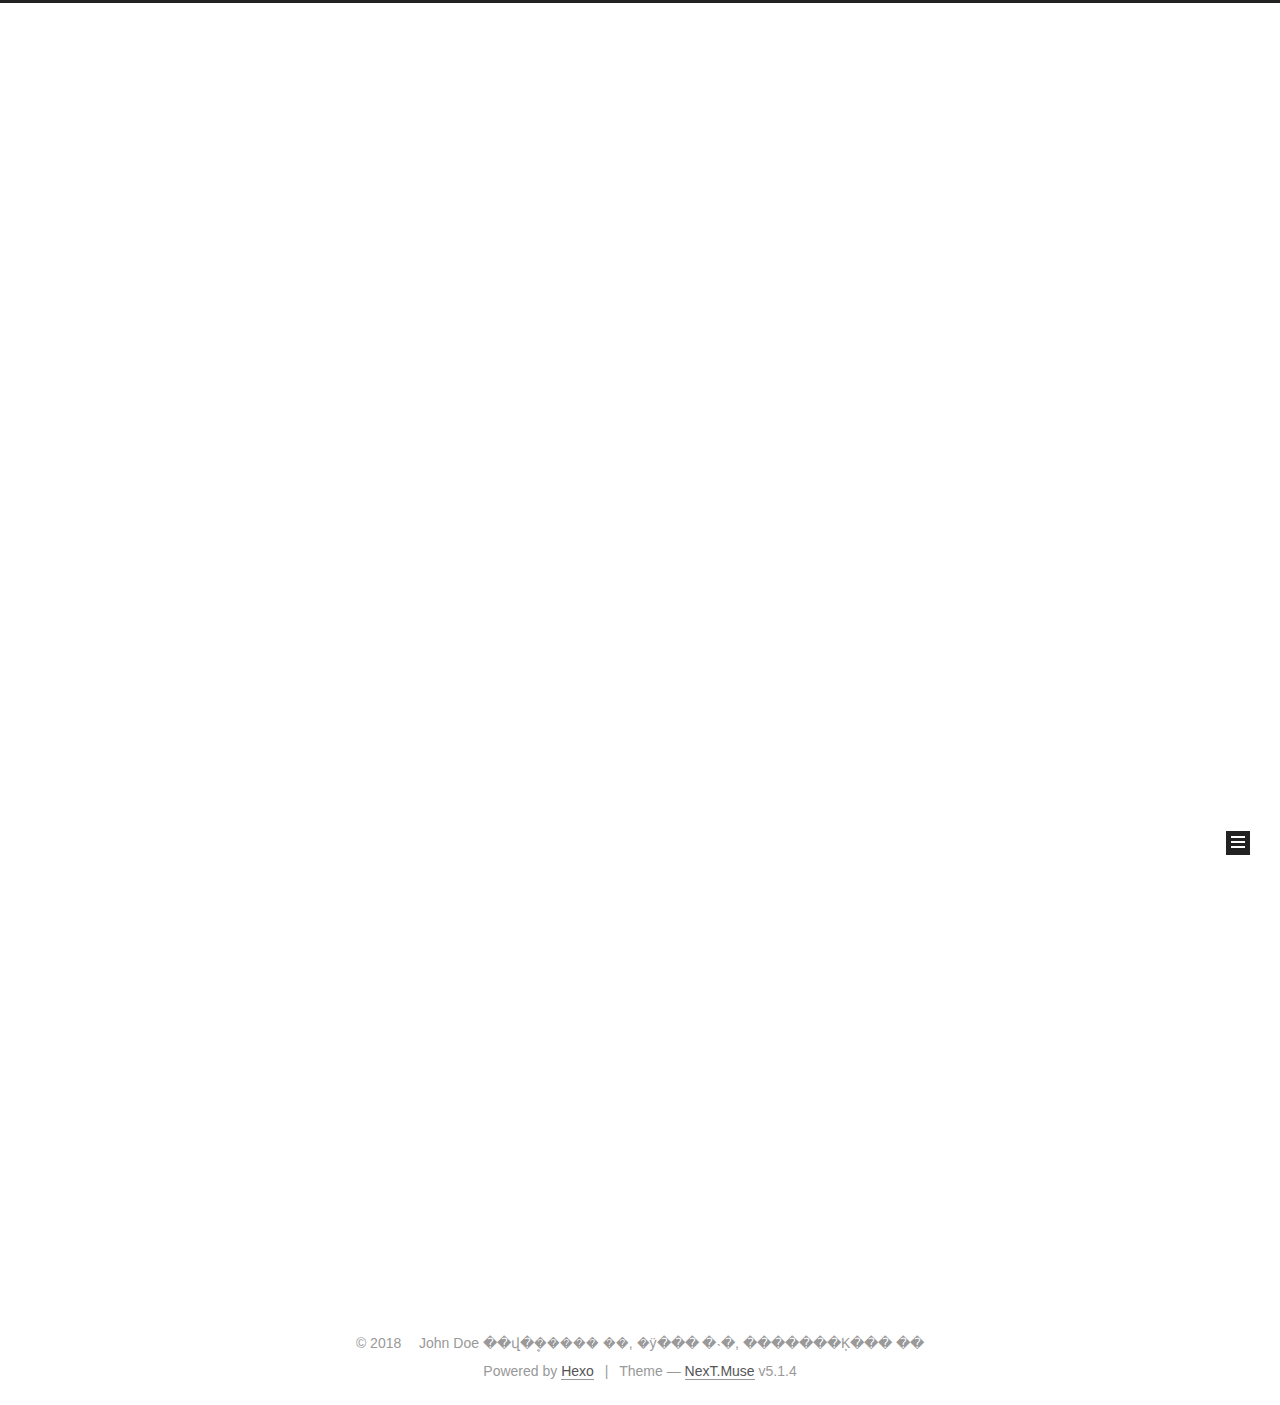
==== commit ab777091: "Site updated: 2018-05-18 01:03:09" ====
--- a/index.html
+++ b/index.html
@@ -1,178 +1,308 @@
 <!DOCTYPE html>
-<html>
+
+
+
+  
+
+
+<html class="theme-next muse use-motion" lang="">
 <head>
-  <meta charset="utf-8">
-  
-  <meta name="renderer" content="webkit">
-  <meta http-equiv="X-UA-Compatible" content="IE=edge" >
-  <link rel="dns-prefetch" href="http://yoursite.com">
-  <title>Hexo</title>
-  <meta name="viewport" content="width=device-width, initial-scale=1, maximum-scale=1">
-  <meta property="og:type" content="website">
+  <meta charset="UTF-8"/>
+<meta http-equiv="X-UA-Compatible" content="IE=edge" />
+<meta name="viewport" content="width=device-width, initial-scale=1, maximum-scale=1"/>
+<meta name="theme-color" content="#222">
+
+
+
+
+
+
+
+
+
+<meta http-equiv="Cache-Control" content="no-transform" />
+<meta http-equiv="Cache-Control" content="no-siteapp" />
+
+
+
+
+
+
+
+
+
+
+
+
+
+
+
+
+  
+  
+  <link href="/lib/fancybox/source/jquery.fancybox.css?v=2.1.5" rel="stylesheet" type="text/css" />
+
+
+
+
+
+
+
+<link href="/lib/font-awesome/css/font-awesome.min.css?v=4.6.2" rel="stylesheet" type="text/css" />
+
+<link href="/css/main.css?v=5.1.4" rel="stylesheet" type="text/css" />
+
+
+  <link rel="apple-touch-icon" sizes="180x180" href="/images/apple-touch-icon-next.png?v=5.1.4">
+
+
+  <link rel="icon" type="image/png" sizes="32x32" href="/images/favicon-32x32-next.png?v=5.1.4">
+
+
+  <link rel="icon" type="image/png" sizes="16x16" href="/images/favicon-16x16-next.png?v=5.1.4">
+
+
+  <link rel="mask-icon" href="/images/logo.svg?v=5.1.4" color="#222">
+
+
+
+
+
+  <meta name="keywords" content="Hexo, NexT" />
+
+
+
+
+
+  <link rel="alternate" href="/atom.xml" title="Hexo" type="application/atom+xml" />
+
+
+
+
+
+
+<meta property="og:type" content="website">
 <meta property="og:title" content="Hexo">
 <meta property="og:url" content="http://yoursite.com/index.html">
 <meta property="og:site_name" content="Hexo">
 <meta property="og:locale" content="default">
 <meta name="twitter:card" content="summary">
 <meta name="twitter:title" content="Hexo">
-  
-    <link rel="alternative" href="/atom.xml" title="Hexo" type="application/atom+xml">
-  
-  
-    <link rel="icon" href="/favicon.png">
-  
-  <link rel="stylesheet" type="text/css" href="/./main.0cf68a.css">
-  <style type="text/css">
-  
-    #container.show {
-      background: linear-gradient(200deg,#a0cfe4,#e8c37e);
+
+
+
+<script type="text/javascript" id="hexo.configurations">
+  var NexT = window.NexT || {};
+  var CONFIG = {
+    root: '/',
+    scheme: 'Muse',
+    version: '5.1.4',
+    sidebar: {"position":"left","display":"post","offset":12,"b2t":false,"scrollpercent":false,"onmobile":false},
+    fancybox: true,
+    tabs: true,
+    motion: {"enable":true,"async":false,"transition":{"post_block":"fadeIn","post_header":"slideDownIn","post_body":"slideDownIn","coll_header":"slideLeftIn","sidebar":"slideUpIn"}},
+    duoshuo: {
+      userId: '0',
+      author: 'Author'
+    },
+    algolia: {
+      applicationID: '',
+      apiKey: '',
+      indexName: '',
+      hits: {"per_page":10},
+      labels: {"input_placeholder":"Search for Posts","hits_empty":"We didn't find any results for the search: ${query}","hits_stats":"${hits} results found in ${time} ms"}
     }
-  </style>
-  
-
-  
+  };
+</script>
+
+
+
+  <link rel="canonical" href="http://yoursite.com/"/>
+
+
+
+
+
+  <title>Hexo</title>
+  
+
+
+
+
+
+
+
 
 </head>
 
-<body>
-  <div id="container" q-class="show:isCtnShow">
-    <canvas id="anm-canvas" class="anm-canvas"></canvas>
-    <div class="left-col" q-class="show:isShow">
-      
-<div class="overlay" style="background: #4d4d4d"></div>
-<div class="intrude-less">
-	<header id="header" class="inner">
-		<a href="/" class="profilepic">
-			<img src="" class="js-avatar">
-		</a>
-		<hgroup>
-		  <h1 class="header-author"><a href="/">John Doe</a></h1>
-		</hgroup>
-		
-
-		<nav class="header-menu">
-			<ul>
-			
-				<li><a href="/">主页</a></li>
-	        
-				<li><a href="/tags/随笔/">随笔</a></li>
-	        
-			</ul>
-		</nav>
-		<nav class="header-smart-menu">
-    		
-    			
-    			<a q-on="click: openSlider(e, 'innerArchive')" href="javascript:void(0)">所有文章</a>
-    			
-            
-    			
-    			<a q-on="click: openSlider(e, 'friends')" href="javascript:void(0)">友链</a>
-    			
-            
-    			
-    			<a q-on="click: openSlider(e, 'aboutme')" href="javascript:void(0)">关于我</a>
-    			
-            
-		</nav>
-		<nav class="header-nav">
-			<div class="social">
-				
-					<a class="github" target="_blank" href="#" title="github"><i class="icon-github"></i></a>
-		        
-					<a class="weibo" target="_blank" href="#" title="weibo"><i class="icon-weibo"></i></a>
-		        
-					<a class="rss" target="_blank" href="#" title="rss"><i class="icon-rss"></i></a>
-		        
-					<a class="zhihu" target="_blank" href="#" title="zhihu"><i class="icon-zhihu"></i></a>
-		        
-			</div>
-		</nav>
-	</header>		
+<body itemscope itemtype="http://schema.org/WebPage" lang="default">
+
+  
+  
+    
+  
+
+  <div class="container sidebar-position-left 
+  page-home">
+    <div class="headband"></div>
+
+    <header id="header" class="header" itemscope itemtype="http://schema.org/WPHeader">
+      <div class="header-inner"><div class="site-brand-wrapper">
+  <div class="site-meta ">
+    
+
+    <div class="custom-logo-site-title">
+      <a href="/"  class="brand" rel="start">
+        <span class="logo-line-before"><i></i></span>
+        <span class="site-title">Hexo</span>
+        <span class="logo-line-after"><i></i></span>
+      </a>
+    </div>
+      
+        <p class="site-subtitle"></p>
+      
+  </div>
+
+  <div class="site-nav-toggle">
+    <button>
+      <span class="btn-bar"></span>
+      <span class="btn-bar"></span>
+      <span class="btn-bar"></span>
+    </button>
+  </div>
 </div>
 
-    </div>
-    <div class="mid-col" q-class="show:isShow,hide:isShow|isFalse">
-      
-<nav id="mobile-nav">
-  	<div class="overlay js-overlay" style="background: #4d4d4d"></div>
-	<div class="btnctn js-mobile-btnctn">
-  		<div class="slider-trigger list" q-on="click: openSlider(e)"><i class="icon icon-sort"></i></div>
-	</div>
-	<div class="intrude-less">
-		<header id="header" class="inner">
-			<div class="profilepic">
-				<img src="" class="js-avatar">
-			</div>
-			<hgroup>
-			  <h1 class="header-author js-header-author">John Doe</h1>
-			</hgroup>
-			
-			
-			
-				
-			
-				
-			
-			
-			
-			<nav class="header-nav">
-				<div class="social">
-					
-						<a class="github" target="_blank" href="#" title="github"><i class="icon-github"></i></a>
-			        
-						<a class="weibo" target="_blank" href="#" title="weibo"><i class="icon-weibo"></i></a>
-			        
-						<a class="rss" target="_blank" href="#" title="rss"><i class="icon-rss"></i></a>
-			        
-						<a class="zhihu" target="_blank" href="#" title="zhihu"><i class="icon-zhihu"></i></a>
-			        
-				</div>
-			</nav>
-
-			<nav class="header-menu js-header-menu">
-				<ul style="width: 50%">
-				
-				
-					<li style="width: 50%"><a href="/">主页</a></li>
-		        
-					<li style="width: 50%"><a href="/tags/随笔/">随笔</a></li>
-		        
-				</ul>
-			</nav>
-		</header>				
-	</div>
-	<div class="mobile-mask" style="display:none" q-show="isShow"></div>
+<nav class="site-nav">
+  
+
+  
+    <ul id="menu" class="menu">
+      
+        
+        <li class="menu-item menu-item-home">
+          <a href="/" rel="section">
+            
+              <i class="menu-item-icon fa fa-fw fa-home"></i> <br />
+            
+            Home
+          </a>
+        </li>
+      
+        
+        <li class="menu-item menu-item-archives">
+          <a href="/archives/" rel="section">
+            
+              <i class="menu-item-icon fa fa-fw fa-archive"></i> <br />
+            
+            Archives
+          </a>
+        </li>
+      
+
+      
+    </ul>
+  
+
+  
 </nav>
 
-      <div id="wrapper" class="body-wrap">
-        <div class="menu-l">
-          <div class="canvas-wrap">
-            <canvas data-colors="#eaeaea" data-sectionHeight="100" data-contentId="js-content" id="myCanvas1" class="anm-canvas"></canvas>
-          </div>
-          <div id="js-content" class="content-ll">
-            
-  
-    <article id="post-hello-world" class="article article-type-post  article-index" itemscope itemprop="blogPost">
-  <div class="article-inner">
-    
-      <header class="article-header">
-        
-  
-    <h1 itemprop="name">
-      <a class="article-title" href="/2018/05/17/hello-world/">Hello World</a>
-    </h1>
-  
-
-        
-        <a href="/2018/05/17/hello-world/" class="archive-article-date">
-  	<time datetime="2018-05-17T13:25:45.221Z" itemprop="datePublished"><i class="icon-calendar icon"></i>2018-05-17</time>
-</a>
-        
+
+
+ </div>
+    </header>
+
+    <main id="main" class="main">
+      <div class="main-inner">
+        <div class="content-wrap">
+          <div id="content" class="content">
+            
+  <section id="posts" class="posts-expand">
+    
+      
+
+  
+
+  
+  
+  
+
+  <article class="post post-type-normal" itemscope itemtype="http://schema.org/Article">
+  
+  
+  
+  <div class="post-block">
+    <link itemprop="mainEntityOfPage" href="http://yoursite.com/2018/05/17/hello-world/">
+
+    <span hidden itemprop="author" itemscope itemtype="http://schema.org/Person">
+      <meta itemprop="name" content="John Doe">
+      <meta itemprop="description" content="">
+      <meta itemprop="image" content="/images/avatar.gif">
+    </span>
+
+    <span hidden itemprop="publisher" itemscope itemtype="http://schema.org/Organization">
+      <meta itemprop="name" content="Hexo">
+    </span>
+
+    
+      <header class="post-header">
+
+        
+        
+          <h1 class="post-title" itemprop="name headline">
+                
+                <a class="post-title-link" href="/2018/05/17/hello-world/" itemprop="url">Hello World</a></h1>
+        
+
+        <div class="post-meta">
+          <span class="post-time">
+            
+              <span class="post-meta-item-icon">
+                <i class="fa fa-calendar-o"></i>
+              </span>
+              
+                <span class="post-meta-item-text">Posted on</span>
+              
+              <time title="Post created" itemprop="dateCreated datePublished" datetime="2018-05-17T21:25:45+08:00">
+                2018-05-17
+              </time>
+            
+
+            
+
+            
+          </span>
+
+          
+
+          
+            
+          
+
+          
+          
+
+          
+
+          
+
+          
+
+        </div>
       </header>
     
-    <div class="article-entry" itemprop="articleBody">
-      
-        <p>Welcome to <a href="https://hexo.io/" target="_blank" rel="noopener">Hexo</a>! This is your very first post. Check <a href="https://hexo.io/docs/" target="_blank" rel="noopener">documentation</a> for more info. If you get any problems when using Hexo, you can find the answer in <a href="https://hexo.io/docs/troubleshooting.html" target="_blank" rel="noopener">troubleshooting</a> or you can ask me on <a href="https://github.com/hexojs/hexo/issues" target="_blank" rel="noopener">GitHub</a>.</p>
+
+    
+    
+    
+    <div class="post-body" itemprop="articleBody">
+
+      
+      
+
+      
+        
+          
+            <p>Welcome to <a href="https://hexo.io/" target="_blank" rel="noopener">Hexo</a>! This is your very first post. Check <a href="https://hexo.io/docs/" target="_blank" rel="noopener">documentation</a> for more info. If you get any problems when using Hexo, you can find the answer in <a href="https://hexo.io/docs/troubleshooting.html" target="_blank" rel="noopener">troubleshooting</a> or you can ask me on <a href="https://github.com/hexojs/hexo/issues" target="_blank" rel="noopener">GitHub</a>.</p>
 <h2 id="Quick-Start"><a href="#Quick-Start" class="headerlink" title="Quick Start"></a>Quick Start</h2><h3 id="Create-a-new-post"><a href="#Create-a-new-post" class="headerlink" title="Create a new post"></a>Create a new post</h3><figure class="highlight bash"><table><tr><td class="gutter"><pre><span class="line">1</span><br></pre></td><td class="code"><pre><span class="line">$ hexo new <span class="string">"My New Post"</span></span><br></pre></td></tr></table></figure>
 <p>More info: <a href="https://hexo.io/docs/writing.html" target="_blank" rel="noopener">Writing</a></p>
 <h3 id="Run-server"><a href="#Run-server" class="headerlink" title="Run server"></a>Run server</h3><figure class="highlight bash"><table><tr><td class="gutter"><pre><span class="line">1</span><br></pre></td><td class="code"><pre><span class="line">$ hexo server</span><br></pre></td></tr></table></figure>
@@ -182,293 +312,314 @@
 <h3 id="Deploy-to-remote-sites"><a href="#Deploy-to-remote-sites" class="headerlink" title="Deploy to remote sites"></a>Deploy to remote sites</h3><figure class="highlight bash"><table><tr><td class="gutter"><pre><span class="line">1</span><br></pre></td><td class="code"><pre><span class="line">$ hexo deploy</span><br></pre></td></tr></table></figure>
 <p>More info: <a href="https://hexo.io/docs/deployment.html" target="_blank" rel="noopener">Deployment</a></p>
 
-      
-
+          
+        
       
     </div>
-    <div class="article-info article-info-index">
-      
-      
-      
-
-      
-        <p class="article-more-link">
-          <a class="article-more-a" href="/2018/05/17/hello-world/">展开全文 >></a>
-        </p>
-      
-
-      
-      <div class="clearfix"></div>
+    
+    
+    
+
+    
+
+    
+
+    
+
+    <footer class="post-footer">
+      
+
+      
+
+      
+
+      
+      
+        <div class="post-eof"></div>
+      
+    </footer>
+  </div>
+  
+  
+  
+  </article>
+
+
+    
+  </section>
+
+  
+
+
+          </div>
+          
+
+
+          
+
+        </div>
+        
+          
+  
+  <div class="sidebar-toggle">
+    <div class="sidebar-toggle-line-wrap">
+      <span class="sidebar-toggle-line sidebar-toggle-line-first"></span>
+      <span class="sidebar-toggle-line sidebar-toggle-line-middle"></span>
+      <span class="sidebar-toggle-line sidebar-toggle-line-last"></span>
     </div>
   </div>
-</article>
-
-<aside class="wrap-side-operation">
-    <div class="mod-side-operation">
-        
-        <div class="jump-container" id="js-jump-container" style="display:none;">
-            <a href="javascript:void(0)" class="mod-side-operation__jump-to-top">
-                <i class="icon-font icon-back"></i>
-            </a>
-            <div id="js-jump-plan-container" class="jump-plan-container" style="top: -11px;">
-                <i class="icon-font icon-plane jump-plane"></i>
+
+  <aside id="sidebar" class="sidebar">
+    
+    <div class="sidebar-inner">
+
+      
+
+      
+
+      <section class="site-overview-wrap sidebar-panel sidebar-panel-active">
+        <div class="site-overview">
+          <div class="site-author motion-element" itemprop="author" itemscope itemtype="http://schema.org/Person">
+            
+              <p class="site-author-name" itemprop="name">John Doe</p>
+              <p class="site-description motion-element" itemprop="description"></p>
+          </div>
+
+          <nav class="site-state motion-element">
+
+            
+              <div class="site-state-item site-state-posts">
+              
+                <a href="/archives/">
+              
+                  <span class="site-state-item-count">1</span>
+                  <span class="site-state-item-name">posts</span>
+                </a>
+              </div>
+            
+
+            
+
+            
+
+          </nav>
+
+          
+            <div class="feed-link motion-element">
+              <a href="/atom.xml" rel="alternate">
+                <i class="fa fa-rss"></i>
+                RSS
+              </a>
             </div>
+          
+
+          
+
+          
+          
+
+          
+          
+
+          
+
         </div>
-        
-        
+      </section>
+
+      
+
+      
+
     </div>
-</aside>
-
-
-
-
-  
-  
-
-
-          </div>
-        </div>
+  </aside>
+
+
+        
       </div>
-      <footer id="footer">
-  <div class="outer">
-    <div id="footer-info">
-    	<div class="footer-left">
-    		&copy; 2018 John Doe
-    	</div>
-      	<div class="footer-right">
-      		<a href="http://hexo.io/" target="_blank">Hexo</a>  Theme <a href="https://github.com/litten/hexo-theme-yilia" target="_blank">Yilia</a> by Litten
-      	</div>
-    </div>
+    </main>
+
+    <footer id="footer" class="footer">
+      <div class="footer-inner">
+        <div class="copyright">&copy; <span itemprop="copyrightYear">2018</span>
+  <span class="with-love">
+    <i class="fa fa-user"></i>
+  </span>
+  <span class="author" itemprop="copyrightHolder">John Doe</span>
+  ��վ�ܷ����� <span id="busuanzi_value_site_pv"></span> ��, �ÿ��� <span id="busuanzi_value_site_uv"></span> �˴�, �������Ķ��� <span id="busuanzi_value_page_pv"></span> ��
+  
+</div>
+<script async src="//dn-lbstatics.qbox.me/busuanzi/2.3/busuanzi.pure.mini.js"></script>
+
+  <div class="powered-by">Powered by <a class="theme-link" target="_blank" href="https://hexo.io">Hexo</a></div>
+
+
+
+  <span class="post-meta-divider">|</span>
+
+
+
+  <div class="theme-info">Theme &mdash; <a class="theme-link" target="_blank" href="https://github.com/iissnan/hexo-theme-next">NexT.Muse</a> v5.1.4</div>
+
+
+
+
+        
+
+
+
+
+
+
+
+        
+      </div>
+    </footer>
+
+    
+      <div class="back-to-top">
+        <i class="fa fa-arrow-up"></i>
+        
+      </div>
+    
+
+    
+
   </div>
-</footer>
-    </div>
-    <script>
-	var yiliaConfig = {
-		mathjax: false,
-		isHome: true,
-		isPost: false,
-		isArchive: false,
-		isTag: false,
-		isCategory: false,
-		open_in_new: false,
-		toc_hide_index: true,
-		root: "/",
-		innerArchive: true,
-		showTags: false
-	}
+
+  
+
+<script type="text/javascript">
+  if (Object.prototype.toString.call(window.Promise) !== '[object Function]') {
+    window.Promise = null;
+  }
 </script>
 
-<script>!function(t){function n(e){if(r[e])return r[e].exports;var i=r[e]={exports:{},id:e,loaded:!1};return t[e].call(i.exports,i,i.exports,n),i.loaded=!0,i.exports}var r={};n.m=t,n.c=r,n.p="./",n(0)}([function(t,n,r){r(195),t.exports=r(191)},function(t,n,r){var e=r(3),i=r(52),o=r(27),u=r(28),c=r(53),f="prototype",a=function(t,n,r){var s,l,h,v,p=t&a.F,d=t&a.G,y=t&a.S,g=t&a.P,b=t&a.B,m=d?e:y?e[n]||(e[n]={}):(e[n]||{})[f],x=d?i:i[n]||(i[n]={}),w=x[f]||(x[f]={});d&&(r=n);for(s in r)l=!p&&m&&void 0!==m[s],h=(l?m:r)[s],v=b&&l?c(h,e):g&&"function"==typeof h?c(Function.call,h):h,m&&u(m,s,h,t&a.U),x[s]!=h&&o(x,s,v),g&&w[s]!=h&&(w[s]=h)};e.core=i,a.F=1,a.G=2,a.S=4,a.P=8,a.B=16,a.W=32,a.U=64,a.R=128,t.exports=a},function(t,n,r){var e=r(6);t.exports=function(t){if(!e(t))throw TypeError(t+" is not an object!");return t}},function(t,n){var r=t.exports="undefined"!=typeof window&&window.Math==Math?window:"undefined"!=typeof self&&self.Math==Math?self:Function("return this")();"number"==typeof __g&&(__g=r)},function(t,n){t.exports=function(t){try{return!!t()}catch(t){return!0}}},function(t,n){var r=t.exports="undefined"!=typeof window&&window.Math==Math?window:"undefined"!=typeof self&&self.Math==Math?self:Function("return this")();"number"==typeof __g&&(__g=r)},function(t,n){t.exports=function(t){return"object"==typeof t?null!==t:"function"==typeof t}},function(t,n,r){var e=r(126)("wks"),i=r(76),o=r(3).Symbol,u="function"==typeof o;(t.exports=function(t){return e[t]||(e[t]=u&&o[t]||(u?o:i)("Symbol."+t))}).store=e},function(t,n){var r={}.hasOwnProperty;t.exports=function(t,n){return r.call(t,n)}},function(t,n,r){var e=r(94),i=r(33);t.exports=function(t){return e(i(t))}},function(t,n,r){t.exports=!r(4)(function(){return 7!=Object.defineProperty({},"a",{get:function(){return 7}}).a})},function(t,n,r){var e=r(2),i=r(167),o=r(50),u=Object.defineProperty;n.f=r(10)?Object.defineProperty:function(t,n,r){if(e(t),n=o(n,!0),e(r),i)try{return u(t,n,r)}catch(t){}if("get"in r||"set"in r)throw TypeError("Accessors not supported!");return"value"in r&&(t[n]=r.value),t}},function(t,n,r){t.exports=!r(18)(function(){return 7!=Object.defineProperty({},"a",{get:function(){return 7}}).a})},function(t,n,r){var e=r(14),i=r(22);t.exports=r(12)?function(t,n,r){return e.f(t,n,i(1,r))}:function(t,n,r){return t[n]=r,t}},function(t,n,r){var e=r(20),i=r(58),o=r(42),u=Object.defineProperty;n.f=r(12)?Object.defineProperty:function(t,n,r){if(e(t),n=o(n,!0),e(r),i)try{return u(t,n,r)}catch(t){}if("get"in r||"set"in r)throw TypeError("Accessors not supported!");return"value"in r&&(t[n]=r.value),t}},function(t,n,r){var e=r(40)("wks"),i=r(23),o=r(5).Symbol,u="function"==typeof o;(t.exports=function(t){return e[t]||(e[t]=u&&o[t]||(u?o:i)("Symbol."+t))}).store=e},function(t,n,r){var e=r(67),i=Math.min;t.exports=function(t){return t>0?i(e(t),9007199254740991):0}},function(t,n,r){var e=r(46);t.exports=function(t){return Object(e(t))}},function(t,n){t.exports=function(t){try{return!!t()}catch(t){return!0}}},function(t,n,r){var e=r(63),i=r(34);t.exports=Object.keys||function(t){return e(t,i)}},function(t,n,r){var e=r(21);t.exports=function(t){if(!e(t))throw TypeError(t+" is not an object!");return t}},function(t,n){t.exports=function(t){return"object"==typeof t?null!==t:"function"==typeof t}},function(t,n){t.exports=function(t,n){return{enumerable:!(1&t),configurable:!(2&t),writable:!(4&t),value:n}}},function(t,n){var r=0,e=Math.random();t.exports=function(t){return"Symbol(".concat(void 0===t?"":t,")_",(++r+e).toString(36))}},function(t,n){var r={}.hasOwnProperty;t.exports=function(t,n){return r.call(t,n)}},function(t,n){var r=t.exports={version:"2.4.0"};"number"==typeof __e&&(__e=r)},function(t,n){t.exports=function(t){if("function"!=typeof t)throw TypeError(t+" is not a function!");return t}},function(t,n,r){var e=r(11),i=r(66);t.exports=r(10)?function(t,n,r){return e.f(t,n,i(1,r))}:function(t,n,r){return t[n]=r,t}},function(t,n,r){var e=r(3),i=r(27),o=r(24),u=r(76)("src"),c="toString",f=Function[c],a=(""+f).split(c);r(52).inspectSource=function(t){return f.call(t)},(t.exports=function(t,n,r,c){var f="function"==typeof r;f&&(o(r,"name")||i(r,"name",n)),t[n]!==r&&(f&&(o(r,u)||i(r,u,t[n]?""+t[n]:a.join(String(n)))),t===e?t[n]=r:c?t[n]?t[n]=r:i(t,n,r):(delete t[n],i(t,n,r)))})(Function.prototype,c,function(){return"function"==typeof this&&this[u]||f.call(this)})},function(t,n,r){var e=r(1),i=r(4),o=r(46),u=function(t,n,r,e){var i=String(o(t)),u="<"+n;return""!==r&&(u+=" "+r+'="'+String(e).replace(/"/g,"&quot;")+'"'),u+">"+i+"</"+n+">"};t.exports=function(t,n){var r={};r[t]=n(u),e(e.P+e.F*i(function(){var n=""[t]('"');return n!==n.toLowerCase()||n.split('"').length>3}),"String",r)}},function(t,n,r){var e=r(115),i=r(46);t.exports=function(t){return e(i(t))}},function(t,n,r){var e=r(116),i=r(66),o=r(30),u=r(50),c=r(24),f=r(167),a=Object.getOwnPropertyDescriptor;n.f=r(10)?a:function(t,n){if(t=o(t),n=u(n,!0),f)try{return a(t,n)}catch(t){}if(c(t,n))return i(!e.f.call(t,n),t[n])}},function(t,n,r){var e=r(24),i=r(17),o=r(145)("IE_PROTO"),u=Object.prototype;t.exports=Object.getPrototypeOf||function(t){return t=i(t),e(t,o)?t[o]:"function"==typeof t.constructor&&t instanceof t.constructor?t.constructor.prototype:t instanceof Object?u:null}},function(t,n){t.exports=function(t){if(void 0==t)throw TypeError("Can't call method on  "+t);return t}},function(t,n){t.exports="constructor,hasOwnProperty,isPrototypeOf,propertyIsEnumerable,toLocaleString,toString,valueOf".split(",")},function(t,n){t.exports={}},function(t,n){t.exports=!0},function(t,n){n.f={}.propertyIsEnumerable},function(t,n,r){var e=r(14).f,i=r(8),o=r(15)("toStringTag");t.exports=function(t,n,r){t&&!i(t=r?t:t.prototype,o)&&e(t,o,{configurable:!0,value:n})}},function(t,n,r){var e=r(40)("keys"),i=r(23);t.exports=function(t){return e[t]||(e[t]=i(t))}},function(t,n,r){var e=r(5),i="__core-js_shared__",o=e[i]||(e[i]={});t.exports=function(t){return o[t]||(o[t]={})}},function(t,n){var r=Math.ceil,e=Math.floor;t.exports=function(t){return isNaN(t=+t)?0:(t>0?e:r)(t)}},function(t,n,r){var e=r(21);t.exports=function(t,n){if(!e(t))return t;var r,i;if(n&&"function"==typeof(r=t.toString)&&!e(i=r.call(t)))return i;if("function"==typeof(r=t.valueOf)&&!e(i=r.call(t)))return i;if(!n&&"function"==typeof(r=t.toString)&&!e(i=r.call(t)))return i;throw TypeError("Can't convert object to primitive value")}},function(t,n,r){var e=r(5),i=r(25),o=r(36),u=r(44),c=r(14).f;t.exports=function(t){var n=i.Symbol||(i.Symbol=o?{}:e.Symbol||{});"_"==t.charAt(0)||t in n||c(n,t,{value:u.f(t)})}},function(t,n,r){n.f=r(15)},function(t,n){var r={}.toString;t.exports=function(t){return r.call(t).slice(8,-1)}},function(t,n){t.exports=function(t){if(void 0==t)throw TypeError("Can't call method on  "+t);return t}},function(t,n,r){var e=r(4);t.exports=function(t,n){return!!t&&e(function(){n?t.call(null,function(){},1):t.call(null)})}},function(t,n,r){var e=r(53),i=r(115),o=r(17),u=r(16),c=r(203);t.exports=function(t,n){var r=1==t,f=2==t,a=3==t,s=4==t,l=6==t,h=5==t||l,v=n||c;return function(n,c,p){for(var d,y,g=o(n),b=i(g),m=e(c,p,3),x=u(b.length),w=0,S=r?v(n,x):f?v(n,0):void 0;x>w;w++)if((h||w in b)&&(d=b[w],y=m(d,w,g),t))if(r)S[w]=y;else if(y)switch(t){case 3:return!0;case 5:return d;case 6:return w;case 2:S.push(d)}else if(s)return!1;return l?-1:a||s?s:S}}},function(t,n,r){var e=r(1),i=r(52),o=r(4);t.exports=function(t,n){var r=(i.Object||{})[t]||Object[t],u={};u[t]=n(r),e(e.S+e.F*o(function(){r(1)}),"Object",u)}},function(t,n,r){var e=r(6);t.exports=function(t,n){if(!e(t))return t;var r,i;if(n&&"function"==typeof(r=t.toString)&&!e(i=r.call(t)))return i;if("function"==typeof(r=t.valueOf)&&!e(i=r.call(t)))return i;if(!n&&"function"==typeof(r=t.toString)&&!e(i=r.call(t)))return i;throw TypeError("Can't convert object to primitive value")}},function(t,n,r){var e=r(5),i=r(25),o=r(91),u=r(13),c="prototype",f=function(t,n,r){var a,s,l,h=t&f.F,v=t&f.G,p=t&f.S,d=t&f.P,y=t&f.B,g=t&f.W,b=v?i:i[n]||(i[n]={}),m=b[c],x=v?e:p?e[n]:(e[n]||{})[c];v&&(r=n);for(a in r)(s=!h&&x&&void 0!==x[a])&&a in b||(l=s?x[a]:r[a],b[a]=v&&"function"!=typeof x[a]?r[a]:y&&s?o(l,e):g&&x[a]==l?function(t){var n=function(n,r,e){if(this instanceof t){switch(arguments.length){case 0:return new t;case 1:return new t(n);case 2:return new t(n,r)}return new t(n,r,e)}return t.apply(this,arguments)};return n[c]=t[c],n}(l):d&&"function"==typeof l?o(Function.call,l):l,d&&((b.virtual||(b.virtual={}))[a]=l,t&f.R&&m&&!m[a]&&u(m,a,l)))};f.F=1,f.G=2,f.S=4,f.P=8,f.B=16,f.W=32,f.U=64,f.R=128,t.exports=f},function(t,n){var r=t.exports={version:"2.4.0"};"number"==typeof __e&&(__e=r)},function(t,n,r){var e=r(26);t.exports=function(t,n,r){if(e(t),void 0===n)return t;switch(r){case 1:return function(r){return t.call(n,r)};case 2:return function(r,e){return t.call(n,r,e)};case 3:return function(r,e,i){return t.call(n,r,e,i)}}return function(){return t.apply(n,arguments)}}},function(t,n,r){var e=r(183),i=r(1),o=r(126)("metadata"),u=o.store||(o.store=new(r(186))),c=function(t,n,r){var i=u.get(t);if(!i){if(!r)return;u.set(t,i=new e)}var o=i.get(n);if(!o){if(!r)return;i.set(n,o=new e)}return o},f=function(t,n,r){var e=c(n,r,!1);return void 0!==e&&e.has(t)},a=function(t,n,r){var e=c(n,r,!1);return void 0===e?void 0:e.get(t)},s=function(t,n,r,e){c(r,e,!0).set(t,n)},l=function(t,n){var r=c(t,n,!1),e=[];return r&&r.forEach(function(t,n){e.push(n)}),e},h=function(t){return void 0===t||"symbol"==typeof t?t:String(t)},v=function(t){i(i.S,"Reflect",t)};t.exports={store:u,map:c,has:f,get:a,set:s,keys:l,key:h,exp:v}},function(t,n,r){"use strict";if(r(10)){var e=r(69),i=r(3),o=r(4),u=r(1),c=r(127),f=r(152),a=r(53),s=r(68),l=r(66),h=r(27),v=r(73),p=r(67),d=r(16),y=r(75),g=r(50),b=r(24),m=r(180),x=r(114),w=r(6),S=r(17),_=r(137),O=r(70),E=r(32),P=r(71).f,j=r(154),F=r(76),M=r(7),A=r(48),N=r(117),T=r(146),I=r(155),k=r(80),L=r(123),R=r(74),C=r(130),D=r(160),U=r(11),W=r(31),G=U.f,B=W.f,V=i.RangeError,z=i.TypeError,q=i.Uint8Array,K="ArrayBuffer",J="Shared"+K,Y="BYTES_PER_ELEMENT",H="prototype",$=Array[H],X=f.ArrayBuffer,Q=f.DataView,Z=A(0),tt=A(2),nt=A(3),rt=A(4),et=A(5),it=A(6),ot=N(!0),ut=N(!1),ct=I.values,ft=I.keys,at=I.entries,st=$.lastIndexOf,lt=$.reduce,ht=$.reduceRight,vt=$.join,pt=$.sort,dt=$.slice,yt=$.toString,gt=$.toLocaleString,bt=M("iterator"),mt=M("toStringTag"),xt=F("typed_constructor"),wt=F("def_constructor"),St=c.CONSTR,_t=c.TYPED,Ot=c.VIEW,Et="Wrong length!",Pt=A(1,function(t,n){return Tt(T(t,t[wt]),n)}),jt=o(function(){return 1===new q(new Uint16Array([1]).buffer)[0]}),Ft=!!q&&!!q[H].set&&o(function(){new q(1).set({})}),Mt=function(t,n){if(void 0===t)throw z(Et);var r=+t,e=d(t);if(n&&!m(r,e))throw V(Et);return e},At=function(t,n){var r=p(t);if(r<0||r%n)throw V("Wrong offset!");return r},Nt=function(t){if(w(t)&&_t in t)return t;throw z(t+" is not a typed array!")},Tt=function(t,n){if(!(w(t)&&xt in t))throw z("It is not a typed array constructor!");return new t(n)},It=function(t,n){return kt(T(t,t[wt]),n)},kt=function(t,n){for(var r=0,e=n.length,i=Tt(t,e);e>r;)i[r]=n[r++];return i},Lt=function(t,n,r){G(t,n,{get:function(){return this._d[r]}})},Rt=function(t){var n,r,e,i,o,u,c=S(t),f=arguments.length,s=f>1?arguments[1]:void 0,l=void 0!==s,h=j(c);if(void 0!=h&&!_(h)){for(u=h.call(c),e=[],n=0;!(o=u.next()).done;n++)e.push(o.value);c=e}for(l&&f>2&&(s=a(s,arguments[2],2)),n=0,r=d(c.length),i=Tt(this,r);r>n;n++)i[n]=l?s(c[n],n):c[n];return i},Ct=function(){for(var t=0,n=arguments.length,r=Tt(this,n);n>t;)r[t]=arguments[t++];return r},Dt=!!q&&o(function(){gt.call(new q(1))}),Ut=function(){return gt.apply(Dt?dt.call(Nt(this)):Nt(this),arguments)},Wt={copyWithin:function(t,n){return D.call(Nt(this),t,n,arguments.length>2?arguments[2]:void 0)},every:function(t){return rt(Nt(this),t,arguments.length>1?arguments[1]:void 0)},fill:function(t){return C.apply(Nt(this),arguments)},filter:function(t){return It(this,tt(Nt(this),t,arguments.length>1?arguments[1]:void 0))},find:function(t){return et(Nt(this),t,arguments.length>1?arguments[1]:void 0)},findIndex:function(t){return it(Nt(this),t,arguments.length>1?arguments[1]:void 0)},forEach:function(t){Z(Nt(this),t,arguments.length>1?arguments[1]:void 0)},indexOf:function(t){return ut(Nt(this),t,arguments.length>1?arguments[1]:void 0)},includes:function(t){return ot(Nt(this),t,arguments.length>1?arguments[1]:void 0)},join:function(t){return vt.apply(Nt(this),arguments)},lastIndexOf:function(t){return st.apply(Nt(this),arguments)},map:function(t){return Pt(Nt(this),t,arguments.length>1?arguments[1]:void 0)},reduce:function(t){return lt.apply(Nt(this),arguments)},reduceRight:function(t){return ht.apply(Nt(this),arguments)},reverse:function(){for(var t,n=this,r=Nt(n).length,e=Math.floor(r/2),i=0;i<e;)t=n[i],n[i++]=n[--r],n[r]=t;return n},some:function(t){return nt(Nt(this),t,arguments.length>1?arguments[1]:void 0)},sort:function(t){return pt.call(Nt(this),t)},subarray:function(t,n){var r=Nt(this),e=r.length,i=y(t,e);return new(T(r,r[wt]))(r.buffer,r.byteOffset+i*r.BYTES_PER_ELEMENT,d((void 0===n?e:y(n,e))-i))}},Gt=function(t,n){return It(this,dt.call(Nt(this),t,n))},Bt=function(t){Nt(this);var n=At(arguments[1],1),r=this.length,e=S(t),i=d(e.length),o=0;if(i+n>r)throw V(Et);for(;o<i;)this[n+o]=e[o++]},Vt={entries:function(){return at.call(Nt(this))},keys:function(){return ft.call(Nt(this))},values:function(){return ct.call(Nt(this))}},zt=function(t,n){return w(t)&&t[_t]&&"symbol"!=typeof n&&n in t&&String(+n)==String(n)},qt=function(t,n){return zt(t,n=g(n,!0))?l(2,t[n]):B(t,n)},Kt=function(t,n,r){return!(zt(t,n=g(n,!0))&&w(r)&&b(r,"value"))||b(r,"get")||b(r,"set")||r.configurable||b(r,"writable")&&!r.writable||b(r,"enumerable")&&!r.enumerable?G(t,n,r):(t[n]=r.value,t)};St||(W.f=qt,U.f=Kt),u(u.S+u.F*!St,"Object",{getOwnPropertyDescriptor:qt,defineProperty:Kt}),o(function(){yt.call({})})&&(yt=gt=function(){return vt.call(this)});var Jt=v({},Wt);v(Jt,Vt),h(Jt,bt,Vt.values),v(Jt,{slice:Gt,set:Bt,constructor:function(){},toString:yt,toLocaleString:Ut}),Lt(Jt,"buffer","b"),Lt(Jt,"byteOffset","o"),Lt(Jt,"byteLength","l"),Lt(Jt,"length","e"),G(Jt,mt,{get:function(){return this[_t]}}),t.exports=function(t,n,r,f){f=!!f;var a=t+(f?"Clamped":"")+"Array",l="Uint8Array"!=a,v="get"+t,p="set"+t,y=i[a],g=y||{},b=y&&E(y),m=!y||!c.ABV,S={},_=y&&y[H],j=function(t,r){var e=t._d;return e.v[v](r*n+e.o,jt)},F=function(t,r,e){var i=t._d;f&&(e=(e=Math.round(e))<0?0:e>255?255:255&e),i.v[p](r*n+i.o,e,jt)},M=function(t,n){G(t,n,{get:function(){return j(this,n)},set:function(t){return F(this,n,t)},enumerable:!0})};m?(y=r(function(t,r,e,i){s(t,y,a,"_d");var o,u,c,f,l=0,v=0;if(w(r)){if(!(r instanceof X||(f=x(r))==K||f==J))return _t in r?kt(y,r):Rt.call(y,r);o=r,v=At(e,n);var p=r.byteLength;if(void 0===i){if(p%n)throw V(Et);if((u=p-v)<0)throw V(Et)}else if((u=d(i)*n)+v>p)throw V(Et);c=u/n}else c=Mt(r,!0),u=c*n,o=new X(u);for(h(t,"_d",{b:o,o:v,l:u,e:c,v:new Q(o)});l<c;)M(t,l++)}),_=y[H]=O(Jt),h(_,"constructor",y)):L(function(t){new y(null),new y(t)},!0)||(y=r(function(t,r,e,i){s(t,y,a);var o;return w(r)?r instanceof X||(o=x(r))==K||o==J?void 0!==i?new g(r,At(e,n),i):void 0!==e?new g(r,At(e,n)):new g(r):_t in r?kt(y,r):Rt.call(y,r):new g(Mt(r,l))}),Z(b!==Function.prototype?P(g).concat(P(b)):P(g),function(t){t in y||h(y,t,g[t])}),y[H]=_,e||(_.constructor=y));var A=_[bt],N=!!A&&("values"==A.name||void 0==A.name),T=Vt.values;h(y,xt,!0),h(_,_t,a),h(_,Ot,!0),h(_,wt,y),(f?new y(1)[mt]==a:mt in _)||G(_,mt,{get:function(){return a}}),S[a]=y,u(u.G+u.W+u.F*(y!=g),S),u(u.S,a,{BYTES_PER_ELEMENT:n,from:Rt,of:Ct}),Y in _||h(_,Y,n),u(u.P,a,Wt),R(a),u(u.P+u.F*Ft,a,{set:Bt}),u(u.P+u.F*!N,a,Vt),u(u.P+u.F*(_.toString!=yt),a,{toString:yt}),u(u.P+u.F*o(function(){new y(1).slice()}),a,{slice:Gt}),u(u.P+u.F*(o(function(){return[1,2].toLocaleString()!=new y([1,2]).toLocaleString()})||!o(function(){_.toLocaleString.call([1,2])})),a,{toLocaleString:Ut}),k[a]=N?A:T,e||N||h(_,bt,T)}}else t.exports=function(){}},function(t,n){var r={}.toString;t.exports=function(t){return r.call(t).slice(8,-1)}},function(t,n,r){var e=r(21),i=r(5).document,o=e(i)&&e(i.createElement);t.exports=function(t){return o?i.createElement(t):{}}},function(t,n,r){t.exports=!r(12)&&!r(18)(function(){return 7!=Object.defineProperty(r(57)("div"),"a",{get:function(){return 7}}).a})},function(t,n,r){"use strict";var e=r(36),i=r(51),o=r(64),u=r(13),c=r(8),f=r(35),a=r(96),s=r(38),l=r(103),h=r(15)("iterator"),v=!([].keys&&"next"in[].keys()),p="keys",d="values",y=function(){return this};t.exports=function(t,n,r,g,b,m,x){a(r,n,g);var w,S,_,O=function(t){if(!v&&t in F)return F[t];switch(t){case p:case d:return function(){return new r(this,t)}}return function(){return new r(this,t)}},E=n+" Iterator",P=b==d,j=!1,F=t.prototype,M=F[h]||F["@@iterator"]||b&&F[b],A=M||O(b),N=b?P?O("entries"):A:void 0,T="Array"==n?F.entries||M:M;if(T&&(_=l(T.call(new t)))!==Object.prototype&&(s(_,E,!0),e||c(_,h)||u(_,h,y)),P&&M&&M.name!==d&&(j=!0,A=function(){return M.call(this)}),e&&!x||!v&&!j&&F[h]||u(F,h,A),f[n]=A,f[E]=y,b)if(w={values:P?A:O(d),keys:m?A:O(p),entries:N},x)for(S in w)S in F||o(F,S,w[S]);else i(i.P+i.F*(v||j),n,w);return w}},function(t,n,r){var e=r(20),i=r(100),o=r(34),u=r(39)("IE_PROTO"),c=function(){},f="prototype",a=function(){var t,n=r(57)("iframe"),e=o.length;for(n.style.display="none",r(93).appendChild(n),n.src="javascript:",t=n.contentWindow.document,t.open(),t.write("<script>document.F=Object<\/script>"),t.close(),a=t.F;e--;)delete a[f][o[e]];return a()};t.exports=Object.create||function(t,n){var r;return null!==t?(c[f]=e(t),r=new c,c[f]=null,r[u]=t):r=a(),void 0===n?r:i(r,n)}},function(t,n,r){var e=r(63),i=r(34).concat("length","prototype");n.f=Object.getOwnPropertyNames||function(t){return e(t,i)}},function(t,n){n.f=Object.getOwnPropertySymbols},function(t,n,r){var e=r(8),i=r(9),o=r(90)(!1),u=r(39)("IE_PROTO");t.exports=function(t,n){var r,c=i(t),f=0,a=[];for(r in c)r!=u&&e(c,r)&&a.push(r);for(;n.length>f;)e(c,r=n[f++])&&(~o(a,r)||a.push(r));return a}},function(t,n,r){t.exports=r(13)},function(t,n,r){var e=r(76)("meta"),i=r(6),o=r(24),u=r(11).f,c=0,f=Object.isExtensible||function(){return!0},a=!r(4)(function(){return f(Object.preventExtensions({}))}),s=function(t){u(t,e,{value:{i:"O"+ ++c,w:{}}})},l=function(t,n){if(!i(t))return"symbol"==typeof t?t:("string"==typeof t?"S":"P")+t;if(!o(t,e)){if(!f(t))return"F";if(!n)return"E";s(t)}return t[e].i},h=function(t,n){if(!o(t,e)){if(!f(t))return!0;if(!n)return!1;s(t)}return t[e].w},v=function(t){return a&&p.NEED&&f(t)&&!o(t,e)&&s(t),t},p=t.exports={KEY:e,NEED:!1,fastKey:l,getWeak:h,onFreeze:v}},function(t,n){t.exports=function(t,n){return{enumerable:!(1&t),configurable:!(2&t),writable:!(4&t),value:n}}},function(t,n){var r=Math.ceil,e=Math.floor;t.exports=function(t){return isNaN(t=+t)?0:(t>0?e:r)(t)}},function(t,n){t.exports=function(t,n,r,e){if(!(t instanceof n)||void 0!==e&&e in t)throw TypeError(r+": incorrect invocation!");return t}},function(t,n){t.exports=!1},function(t,n,r){var e=r(2),i=r(173),o=r(133),u=r(145)("IE_PROTO"),c=function(){},f="prototype",a=function(){var t,n=r(132)("iframe"),e=o.length;for(n.style.display="none",r(135).appendChild(n),n.src="javascript:",t=n.contentWindow.document,t.open(),t.write("<script>document.F=Object<\/script>"),t.close(),a=t.F;e--;)delete a[f][o[e]];return a()};t.exports=Object.create||function(t,n){var r;return null!==t?(c[f]=e(t),r=new c,c[f]=null,r[u]=t):r=a(),void 0===n?r:i(r,n)}},function(t,n,r){var e=r(175),i=r(133).concat("length","prototype");n.f=Object.getOwnPropertyNames||function(t){return e(t,i)}},function(t,n,r){var e=r(175),i=r(133);t.exports=Object.keys||function(t){return e(t,i)}},function(t,n,r){var e=r(28);t.exports=function(t,n,r){for(var i in n)e(t,i,n[i],r);return t}},function(t,n,r){"use strict";var e=r(3),i=r(11),o=r(10),u=r(7)("species");t.exports=function(t){var n=e[t];o&&n&&!n[u]&&i.f(n,u,{configurable:!0,get:function(){return this}})}},function(t,n,r){var e=r(67),i=Math.max,o=Math.min;t.exports=function(t,n){return t=e(t),t<0?i(t+n,0):o(t,n)}},function(t,n){var r=0,e=Math.random();t.exports=function(t){return"Symbol(".concat(void 0===t?"":t,")_",(++r+e).toString(36))}},function(t,n,r){var e=r(33);t.exports=function(t){return Object(e(t))}},function(t,n,r){var e=r(7)("unscopables"),i=Array.prototype;void 0==i[e]&&r(27)(i,e,{}),t.exports=function(t){i[e][t]=!0}},function(t,n,r){var e=r(53),i=r(169),o=r(137),u=r(2),c=r(16),f=r(154),a={},s={},n=t.exports=function(t,n,r,l,h){var v,p,d,y,g=h?function(){return t}:f(t),b=e(r,l,n?2:1),m=0;if("function"!=typeof g)throw TypeError(t+" is not iterable!");if(o(g)){for(v=c(t.length);v>m;m++)if((y=n?b(u(p=t[m])[0],p[1]):b(t[m]))===a||y===s)return y}else for(d=g.call(t);!(p=d.next()).done;)if((y=i(d,b,p.value,n))===a||y===s)return y};n.BREAK=a,n.RETURN=s},function(t,n){t.exports={}},function(t,n,r){var e=r(11).f,i=r(24),o=r(7)("toStringTag");t.exports=function(t,n,r){t&&!i(t=r?t:t.prototype,o)&&e(t,o,{configurable:!0,value:n})}},function(t,n,r){var e=r(1),i=r(46),o=r(4),u=r(150),c="["+u+"]",f="​-",a=RegExp("^"+c+c+"*"),s=RegExp(c+c+"*$"),l=function(t,n,r){var i={},c=o(function(){return!!u[t]()||f[t]()!=f}),a=i[t]=c?n(h):u[t];r&&(i[r]=a),e(e.P+e.F*c,"String",i)},h=l.trim=function(t,n){return t=String(i(t)),1&n&&(t=t.replace(a,"")),2&n&&(t=t.replace(s,"")),t};t.exports=l},function(t,n,r){t.exports={default:r(86),__esModule:!0}},function(t,n,r){t.exports={default:r(87),__esModule:!0}},function(t,n,r){"use strict";function e(t){return t&&t.__esModule?t:{default:t}}n.__esModule=!0;var i=r(84),o=e(i),u=r(83),c=e(u),f="function"==typeof c.default&&"symbol"==typeof o.default?function(t){return typeof t}:function(t){return t&&"function"==typeof c.default&&t.constructor===c.default&&t!==c.default.prototype?"symbol":typeof t};n.default="function"==typeof c.default&&"symbol"===f(o.default)?function(t){return void 0===t?"undefined":f(t)}:function(t){return t&&"function"==typeof c.default&&t.constructor===c.default&&t!==c.default.prototype?"symbol":void 0===t?"undefined":f(t)}},function(t,n,r){r(110),r(108),r(111),r(112),t.exports=r(25).Symbol},function(t,n,r){r(109),r(113),t.exports=r(44).f("iterator")},function(t,n){t.exports=function(t){if("function"!=typeof t)throw TypeError(t+" is not a function!");return t}},function(t,n){t.exports=function(){}},function(t,n,r){var e=r(9),i=r(106),o=r(105);t.exports=function(t){return function(n,r,u){var c,f=e(n),a=i(f.length),s=o(u,a);if(t&&r!=r){for(;a>s;)if((c=f[s++])!=c)return!0}else for(;a>s;s++)if((t||s in f)&&f[s]===r)return t||s||0;return!t&&-1}}},function(t,n,r){var e=r(88);t.exports=function(t,n,r){if(e(t),void 0===n)return t;switch(r){case 1:return function(r){return t.call(n,r)};case 2:return function(r,e){return t.call(n,r,e)};case 3:return function(r,e,i){return t.call(n,r,e,i)}}return function(){return t.apply(n,arguments)}}},function(t,n,r){var e=r(19),i=r(62),o=r(37);t.exports=function(t){var n=e(t),r=i.f;if(r)for(var u,c=r(t),f=o.f,a=0;c.length>a;)f.call(t,u=c[a++])&&n.push(u);return n}},function(t,n,r){t.exports=r(5).document&&document.documentElement},function(t,n,r){var e=r(56);t.exports=Object("z").propertyIsEnumerable(0)?Object:function(t){return"String"==e(t)?t.split(""):Object(t)}},function(t,n,r){var e=r(56);t.exports=Array.isArray||function(t){return"Array"==e(t)}},function(t,n,r){"use strict";var e=r(60),i=r(22),o=r(38),u={};r(13)(u,r(15)("iterator"),function(){return this}),t.exports=function(t,n,r){t.prototype=e(u,{next:i(1,r)}),o(t,n+" Iterator")}},function(t,n){t.exports=function(t,n){return{value:n,done:!!t}}},function(t,n,r){var e=r(19),i=r(9);t.exports=function(t,n){for(var r,o=i(t),u=e(o),c=u.length,f=0;c>f;)if(o[r=u[f++]]===n)return r}},function(t,n,r){var e=r(23)("meta"),i=r(21),o=r(8),u=r(14).f,c=0,f=Object.isExtensible||function(){return!0},a=!r(18)(function(){return f(Object.preventExtensions({}))}),s=function(t){u(t,e,{value:{i:"O"+ ++c,w:{}}})},l=function(t,n){if(!i(t))return"symbol"==typeof t?t:("string"==typeof t?"S":"P")+t;if(!o(t,e)){if(!f(t))return"F";if(!n)return"E";s(t)}return t[e].i},h=function(t,n){if(!o(t,e)){if(!f(t))return!0;if(!n)return!1;s(t)}return t[e].w},v=function(t){return a&&p.NEED&&f(t)&&!o(t,e)&&s(t),t},p=t.exports={KEY:e,NEED:!1,fastKey:l,getWeak:h,onFreeze:v}},function(t,n,r){var e=r(14),i=r(20),o=r(19);t.exports=r(12)?Object.defineProperties:function(t,n){i(t);for(var r,u=o(n),c=u.length,f=0;c>f;)e.f(t,r=u[f++],n[r]);return t}},function(t,n,r){var e=r(37),i=r(22),o=r(9),u=r(42),c=r(8),f=r(58),a=Object.getOwnPropertyDescriptor;n.f=r(12)?a:function(t,n){if(t=o(t),n=u(n,!0),f)try{return a(t,n)}catch(t){}if(c(t,n))return i(!e.f.call(t,n),t[n])}},function(t,n,r){var e=r(9),i=r(61).f,o={}.toString,u="object"==typeof window&&window&&Object.getOwnPropertyNames?Object.getOwnPropertyNames(window):[],c=function(t){try{return i(t)}catch(t){return u.slice()}};t.exports.f=function(t){return u&&"[object Window]"==o.call(t)?c(t):i(e(t))}},function(t,n,r){var e=r(8),i=r(77),o=r(39)("IE_PROTO"),u=Object.prototype;t.exports=Object.getPrototypeOf||function(t){return t=i(t),e(t,o)?t[o]:"function"==typeof t.constructor&&t instanceof t.constructor?t.constructor.prototype:t instanceof Object?u:null}},function(t,n,r){var e=r(41),i=r(33);t.exports=function(t){return function(n,r){var o,u,c=String(i(n)),f=e(r),a=c.length;return f<0||f>=a?t?"":void 0:(o=c.charCodeAt(f),o<55296||o>56319||f+1===a||(u=c.charCodeAt(f+1))<56320||u>57343?t?c.charAt(f):o:t?c.slice(f,f+2):u-56320+(o-55296<<10)+65536)}}},function(t,n,r){var e=r(41),i=Math.max,o=Math.min;t.exports=function(t,n){return t=e(t),t<0?i(t+n,0):o(t,n)}},function(t,n,r){var e=r(41),i=Math.min;t.exports=function(t){return t>0?i(e(t),9007199254740991):0}},function(t,n,r){"use strict";var e=r(89),i=r(97),o=r(35),u=r(9);t.exports=r(59)(Array,"Array",function(t,n){this._t=u(t),this._i=0,this._k=n},function(){var t=this._t,n=this._k,r=this._i++;return!t||r>=t.length?(this._t=void 0,i(1)):"keys"==n?i(0,r):"values"==n?i(0,t[r]):i(0,[r,t[r]])},"values"),o.Arguments=o.Array,e("keys"),e("values"),e("entries")},function(t,n){},function(t,n,r){"use strict";var e=r(104)(!0);r(59)(String,"String",function(t){this._t=String(t),this._i=0},function(){var t,n=this._t,r=this._i;return r>=n.length?{value:void 0,done:!0}:(t=e(n,r),this._i+=t.length,{value:t,done:!1})})},function(t,n,r){"use strict";var e=r(5),i=r(8),o=r(12),u=r(51),c=r(64),f=r(99).KEY,a=r(18),s=r(40),l=r(38),h=r(23),v=r(15),p=r(44),d=r(43),y=r(98),g=r(92),b=r(95),m=r(20),x=r(9),w=r(42),S=r(22),_=r(60),O=r(102),E=r(101),P=r(14),j=r(19),F=E.f,M=P.f,A=O.f,N=e.Symbol,T=e.JSON,I=T&&T.stringify,k="prototype",L=v("_hidden"),R=v("toPrimitive"),C={}.propertyIsEnumerable,D=s("symbol-registry"),U=s("symbols"),W=s("op-symbols"),G=Object[k],B="function"==typeof N,V=e.QObject,z=!V||!V[k]||!V[k].findChild,q=o&&a(function(){return 7!=_(M({},"a",{get:function(){return M(this,"a",{value:7}).a}})).a})?function(t,n,r){var e=F(G,n);e&&delete G[n],M(t,n,r),e&&t!==G&&M(G,n,e)}:M,K=function(t){var n=U[t]=_(N[k]);return n._k=t,n},J=B&&"symbol"==typeof N.iterator?function(t){return"symbol"==typeof t}:function(t){return t instanceof N},Y=function(t,n,r){return t===G&&Y(W,n,r),m(t),n=w(n,!0),m(r),i(U,n)?(r.enumerable?(i(t,L)&&t[L][n]&&(t[L][n]=!1),r=_(r,{enumerable:S(0,!1)})):(i(t,L)||M(t,L,S(1,{})),t[L][n]=!0),q(t,n,r)):M(t,n,r)},H=function(t,n){m(t);for(var r,e=g(n=x(n)),i=0,o=e.length;o>i;)Y(t,r=e[i++],n[r]);return t},$=function(t,n){return void 0===n?_(t):H(_(t),n)},X=function(t){var n=C.call(this,t=w(t,!0));return!(this===G&&i(U,t)&&!i(W,t))&&(!(n||!i(this,t)||!i(U,t)||i(this,L)&&this[L][t])||n)},Q=function(t,n){if(t=x(t),n=w(n,!0),t!==G||!i(U,n)||i(W,n)){var r=F(t,n);return!r||!i(U,n)||i(t,L)&&t[L][n]||(r.enumerable=!0),r}},Z=function(t){for(var n,r=A(x(t)),e=[],o=0;r.length>o;)i(U,n=r[o++])||n==L||n==f||e.push(n);return e},tt=function(t){for(var n,r=t===G,e=A(r?W:x(t)),o=[],u=0;e.length>u;)!i(U,n=e[u++])||r&&!i(G,n)||o.push(U[n]);return o};B||(N=function(){if(this instanceof N)throw TypeError("Symbol is not a constructor!");var t=h(arguments.length>0?arguments[0]:void 0),n=function(r){this===G&&n.call(W,r),i(this,L)&&i(this[L],t)&&(this[L][t]=!1),q(this,t,S(1,r))};return o&&z&&q(G,t,{configurable:!0,set:n}),K(t)},c(N[k],"toString",function(){return this._k}),E.f=Q,P.f=Y,r(61).f=O.f=Z,r(37).f=X,r(62).f=tt,o&&!r(36)&&c(G,"propertyIsEnumerable",X,!0),p.f=function(t){return K(v(t))}),u(u.G+u.W+u.F*!B,{Symbol:N});for(var nt="hasInstance,isConcatSpreadable,iterator,match,replace,search,species,split,toPrimitive,toStringTag,unscopables".split(","),rt=0;nt.length>rt;)v(nt[rt++]);for(var nt=j(v.store),rt=0;nt.length>rt;)d(nt[rt++]);u(u.S+u.F*!B,"Symbol",{for:function(t){return i(D,t+="")?D[t]:D[t]=N(t)},keyFor:function(t){if(J(t))return y(D,t);throw TypeError(t+" is not a symbol!")},useSetter:function(){z=!0},useSimple:function(){z=!1}}),u(u.S+u.F*!B,"Object",{create:$,defineProperty:Y,defineProperties:H,getOwnPropertyDescriptor:Q,getOwnPropertyNames:Z,getOwnPropertySymbols:tt}),T&&u(u.S+u.F*(!B||a(function(){var t=N();return"[null]"!=I([t])||"{}"!=I({a:t})||"{}"!=I(Object(t))})),"JSON",{stringify:function(t){if(void 0!==t&&!J(t)){for(var n,r,e=[t],i=1;arguments.length>i;)e.push(arguments[i++]);return n=e[1],"function"==typeof n&&(r=n),!r&&b(n)||(n=function(t,n){if(r&&(n=r.call(this,t,n)),!J(n))return n}),e[1]=n,I.apply(T,e)}}}),N[k][R]||r(13)(N[k],R,N[k].valueOf),l(N,"Symbol"),l(Math,"Math",!0),l(e.JSON,"JSON",!0)},function(t,n,r){r(43)("asyncIterator")},function(t,n,r){r(43)("observable")},function(t,n,r){r(107);for(var e=r(5),i=r(13),o=r(35),u=r(15)("toStringTag"),c=["NodeList","DOMTokenList","MediaList","StyleSheetList","CSSRuleList"],f=0;f<5;f++){var a=c[f],s=e[a],l=s&&s.prototype;l&&!l[u]&&i(l,u,a),o[a]=o.Array}},function(t,n,r){var e=r(45),i=r(7)("toStringTag"),o="Arguments"==e(function(){return arguments}()),u=function(t,n){try{return t[n]}catch(t){}};t.exports=function(t){var n,r,c;return void 0===t?"Undefined":null===t?"Null":"string"==typeof(r=u(n=Object(t),i))?r:o?e(n):"Object"==(c=e(n))&&"function"==typeof n.callee?"Arguments":c}},function(t,n,r){var e=r(45);t.exports=Object("z").propertyIsEnumerable(0)?Object:function(t){return"String"==e(t)?t.split(""):Object(t)}},function(t,n){n.f={}.propertyIsEnumerable},function(t,n,r){var e=r(30),i=r(16),o=r(75);t.exports=function(t){return function(n,r,u){var c,f=e(n),a=i(f.length),s=o(u,a);if(t&&r!=r){for(;a>s;)if((c=f[s++])!=c)return!0}else for(;a>s;s++)if((t||s in f)&&f[s]===r)return t||s||0;return!t&&-1}}},function(t,n,r){"use strict";var e=r(3),i=r(1),o=r(28),u=r(73),c=r(65),f=r(79),a=r(68),s=r(6),l=r(4),h=r(123),v=r(81),p=r(136);t.exports=function(t,n,r,d,y,g){var b=e[t],m=b,x=y?"set":"add",w=m&&m.prototype,S={},_=function(t){var n=w[t];o(w,t,"delete"==t?function(t){return!(g&&!s(t))&&n.call(this,0===t?0:t)}:"has"==t?function(t){return!(g&&!s(t))&&n.call(this,0===t?0:t)}:"get"==t?function(t){return g&&!s(t)?void 0:n.call(this,0===t?0:t)}:"add"==t?function(t){return n.call(this,0===t?0:t),this}:function(t,r){return n.call(this,0===t?0:t,r),this})};if("function"==typeof m&&(g||w.forEach&&!l(function(){(new m).entries().next()}))){var O=new m,E=O[x](g?{}:-0,1)!=O,P=l(function(){O.has(1)}),j=h(function(t){new m(t)}),F=!g&&l(function(){for(var t=new m,n=5;n--;)t[x](n,n);return!t.has(-0)});j||(m=n(function(n,r){a(n,m,t);var e=p(new b,n,m);return void 0!=r&&f(r,y,e[x],e),e}),m.prototype=w,w.constructor=m),(P||F)&&(_("delete"),_("has"),y&&_("get")),(F||E)&&_(x),g&&w.clear&&delete w.clear}else m=d.getConstructor(n,t,y,x),u(m.prototype,r),c.NEED=!0;return v(m,t),S[t]=m,i(i.G+i.W+i.F*(m!=b),S),g||d.setStrong(m,t,y),m}},function(t,n,r){"use strict";var e=r(27),i=r(28),o=r(4),u=r(46),c=r(7);t.exports=function(t,n,r){var f=c(t),a=r(u,f,""[t]),s=a[0],l=a[1];o(function(){var n={};return n[f]=function(){return 7},7!=""[t](n)})&&(i(String.prototype,t,s),e(RegExp.prototype,f,2==n?function(t,n){return l.call(t,this,n)}:function(t){return l.call(t,this)}))}
-},function(t,n,r){"use strict";var e=r(2);t.exports=function(){var t=e(this),n="";return t.global&&(n+="g"),t.ignoreCase&&(n+="i"),t.multiline&&(n+="m"),t.unicode&&(n+="u"),t.sticky&&(n+="y"),n}},function(t,n){t.exports=function(t,n,r){var e=void 0===r;switch(n.length){case 0:return e?t():t.call(r);case 1:return e?t(n[0]):t.call(r,n[0]);case 2:return e?t(n[0],n[1]):t.call(r,n[0],n[1]);case 3:return e?t(n[0],n[1],n[2]):t.call(r,n[0],n[1],n[2]);case 4:return e?t(n[0],n[1],n[2],n[3]):t.call(r,n[0],n[1],n[2],n[3])}return t.apply(r,n)}},function(t,n,r){var e=r(6),i=r(45),o=r(7)("match");t.exports=function(t){var n;return e(t)&&(void 0!==(n=t[o])?!!n:"RegExp"==i(t))}},function(t,n,r){var e=r(7)("iterator"),i=!1;try{var o=[7][e]();o.return=function(){i=!0},Array.from(o,function(){throw 2})}catch(t){}t.exports=function(t,n){if(!n&&!i)return!1;var r=!1;try{var o=[7],u=o[e]();u.next=function(){return{done:r=!0}},o[e]=function(){return u},t(o)}catch(t){}return r}},function(t,n,r){t.exports=r(69)||!r(4)(function(){var t=Math.random();__defineSetter__.call(null,t,function(){}),delete r(3)[t]})},function(t,n){n.f=Object.getOwnPropertySymbols},function(t,n,r){var e=r(3),i="__core-js_shared__",o=e[i]||(e[i]={});t.exports=function(t){return o[t]||(o[t]={})}},function(t,n,r){for(var e,i=r(3),o=r(27),u=r(76),c=u("typed_array"),f=u("view"),a=!(!i.ArrayBuffer||!i.DataView),s=a,l=0,h="Int8Array,Uint8Array,Uint8ClampedArray,Int16Array,Uint16Array,Int32Array,Uint32Array,Float32Array,Float64Array".split(",");l<9;)(e=i[h[l++]])?(o(e.prototype,c,!0),o(e.prototype,f,!0)):s=!1;t.exports={ABV:a,CONSTR:s,TYPED:c,VIEW:f}},function(t,n){"use strict";var r={versions:function(){var t=window.navigator.userAgent;return{trident:t.indexOf("Trident")>-1,presto:t.indexOf("Presto")>-1,webKit:t.indexOf("AppleWebKit")>-1,gecko:t.indexOf("Gecko")>-1&&-1==t.indexOf("KHTML"),mobile:!!t.match(/AppleWebKit.*Mobile.*/),ios:!!t.match(/\(i[^;]+;( U;)? CPU.+Mac OS X/),android:t.indexOf("Android")>-1||t.indexOf("Linux")>-1,iPhone:t.indexOf("iPhone")>-1||t.indexOf("Mac")>-1,iPad:t.indexOf("iPad")>-1,webApp:-1==t.indexOf("Safari"),weixin:-1==t.indexOf("MicroMessenger")}}()};t.exports=r},function(t,n,r){"use strict";var e=r(85),i=function(t){return t&&t.__esModule?t:{default:t}}(e),o=function(){function t(t,n,e){return n||e?String.fromCharCode(n||e):r[t]||t}function n(t){return e[t]}var r={"&quot;":'"',"&lt;":"<","&gt;":">","&amp;":"&","&nbsp;":" "},e={};for(var u in r)e[r[u]]=u;return r["&apos;"]="'",e["'"]="&#39;",{encode:function(t){return t?(""+t).replace(/['<> "&]/g,n).replace(/\r?\n/g,"<br/>").replace(/\s/g,"&nbsp;"):""},decode:function(n){return n?(""+n).replace(/<br\s*\/?>/gi,"\n").replace(/&quot;|&lt;|&gt;|&amp;|&nbsp;|&apos;|&#(\d+);|&#(\d+)/g,t).replace(/\u00a0/g," "):""},encodeBase16:function(t){if(!t)return t;t+="";for(var n=[],r=0,e=t.length;e>r;r++)n.push(t.charCodeAt(r).toString(16).toUpperCase());return n.join("")},encodeBase16forJSON:function(t){if(!t)return t;t=t.replace(/[\u4E00-\u9FBF]/gi,function(t){return escape(t).replace("%u","\\u")});for(var n=[],r=0,e=t.length;e>r;r++)n.push(t.charCodeAt(r).toString(16).toUpperCase());return n.join("")},decodeBase16:function(t){if(!t)return t;t+="";for(var n=[],r=0,e=t.length;e>r;r+=2)n.push(String.fromCharCode("0x"+t.slice(r,r+2)));return n.join("")},encodeObject:function(t){if(t instanceof Array)for(var n=0,r=t.length;r>n;n++)t[n]=o.encodeObject(t[n]);else if("object"==(void 0===t?"undefined":(0,i.default)(t)))for(var e in t)t[e]=o.encodeObject(t[e]);else if("string"==typeof t)return o.encode(t);return t},loadScript:function(t){var n=document.createElement("script");document.getElementsByTagName("body")[0].appendChild(n),n.setAttribute("src",t)},addLoadEvent:function(t){var n=window.onload;"function"!=typeof window.onload?window.onload=t:window.onload=function(){n(),t()}}}}();t.exports=o},function(t,n,r){"use strict";var e=r(17),i=r(75),o=r(16);t.exports=function(t){for(var n=e(this),r=o(n.length),u=arguments.length,c=i(u>1?arguments[1]:void 0,r),f=u>2?arguments[2]:void 0,a=void 0===f?r:i(f,r);a>c;)n[c++]=t;return n}},function(t,n,r){"use strict";var e=r(11),i=r(66);t.exports=function(t,n,r){n in t?e.f(t,n,i(0,r)):t[n]=r}},function(t,n,r){var e=r(6),i=r(3).document,o=e(i)&&e(i.createElement);t.exports=function(t){return o?i.createElement(t):{}}},function(t,n){t.exports="constructor,hasOwnProperty,isPrototypeOf,propertyIsEnumerable,toLocaleString,toString,valueOf".split(",")},function(t,n,r){var e=r(7)("match");t.exports=function(t){var n=/./;try{"/./"[t](n)}catch(r){try{return n[e]=!1,!"/./"[t](n)}catch(t){}}return!0}},function(t,n,r){t.exports=r(3).document&&document.documentElement},function(t,n,r){var e=r(6),i=r(144).set;t.exports=function(t,n,r){var o,u=n.constructor;return u!==r&&"function"==typeof u&&(o=u.prototype)!==r.prototype&&e(o)&&i&&i(t,o),t}},function(t,n,r){var e=r(80),i=r(7)("iterator"),o=Array.prototype;t.exports=function(t){return void 0!==t&&(e.Array===t||o[i]===t)}},function(t,n,r){var e=r(45);t.exports=Array.isArray||function(t){return"Array"==e(t)}},function(t,n,r){"use strict";var e=r(70),i=r(66),o=r(81),u={};r(27)(u,r(7)("iterator"),function(){return this}),t.exports=function(t,n,r){t.prototype=e(u,{next:i(1,r)}),o(t,n+" Iterator")}},function(t,n,r){"use strict";var e=r(69),i=r(1),o=r(28),u=r(27),c=r(24),f=r(80),a=r(139),s=r(81),l=r(32),h=r(7)("iterator"),v=!([].keys&&"next"in[].keys()),p="keys",d="values",y=function(){return this};t.exports=function(t,n,r,g,b,m,x){a(r,n,g);var w,S,_,O=function(t){if(!v&&t in F)return F[t];switch(t){case p:case d:return function(){return new r(this,t)}}return function(){return new r(this,t)}},E=n+" Iterator",P=b==d,j=!1,F=t.prototype,M=F[h]||F["@@iterator"]||b&&F[b],A=M||O(b),N=b?P?O("entries"):A:void 0,T="Array"==n?F.entries||M:M;if(T&&(_=l(T.call(new t)))!==Object.prototype&&(s(_,E,!0),e||c(_,h)||u(_,h,y)),P&&M&&M.name!==d&&(j=!0,A=function(){return M.call(this)}),e&&!x||!v&&!j&&F[h]||u(F,h,A),f[n]=A,f[E]=y,b)if(w={values:P?A:O(d),keys:m?A:O(p),entries:N},x)for(S in w)S in F||o(F,S,w[S]);else i(i.P+i.F*(v||j),n,w);return w}},function(t,n){var r=Math.expm1;t.exports=!r||r(10)>22025.465794806718||r(10)<22025.465794806718||-2e-17!=r(-2e-17)?function(t){return 0==(t=+t)?t:t>-1e-6&&t<1e-6?t+t*t/2:Math.exp(t)-1}:r},function(t,n){t.exports=Math.sign||function(t){return 0==(t=+t)||t!=t?t:t<0?-1:1}},function(t,n,r){var e=r(3),i=r(151).set,o=e.MutationObserver||e.WebKitMutationObserver,u=e.process,c=e.Promise,f="process"==r(45)(u);t.exports=function(){var t,n,r,a=function(){var e,i;for(f&&(e=u.domain)&&e.exit();t;){i=t.fn,t=t.next;try{i()}catch(e){throw t?r():n=void 0,e}}n=void 0,e&&e.enter()};if(f)r=function(){u.nextTick(a)};else if(o){var s=!0,l=document.createTextNode("");new o(a).observe(l,{characterData:!0}),r=function(){l.data=s=!s}}else if(c&&c.resolve){var h=c.resolve();r=function(){h.then(a)}}else r=function(){i.call(e,a)};return function(e){var i={fn:e,next:void 0};n&&(n.next=i),t||(t=i,r()),n=i}}},function(t,n,r){var e=r(6),i=r(2),o=function(t,n){if(i(t),!e(n)&&null!==n)throw TypeError(n+": can't set as prototype!")};t.exports={set:Object.setPrototypeOf||("__proto__"in{}?function(t,n,e){try{e=r(53)(Function.call,r(31).f(Object.prototype,"__proto__").set,2),e(t,[]),n=!(t instanceof Array)}catch(t){n=!0}return function(t,r){return o(t,r),n?t.__proto__=r:e(t,r),t}}({},!1):void 0),check:o}},function(t,n,r){var e=r(126)("keys"),i=r(76);t.exports=function(t){return e[t]||(e[t]=i(t))}},function(t,n,r){var e=r(2),i=r(26),o=r(7)("species");t.exports=function(t,n){var r,u=e(t).constructor;return void 0===u||void 0==(r=e(u)[o])?n:i(r)}},function(t,n,r){var e=r(67),i=r(46);t.exports=function(t){return function(n,r){var o,u,c=String(i(n)),f=e(r),a=c.length;return f<0||f>=a?t?"":void 0:(o=c.charCodeAt(f),o<55296||o>56319||f+1===a||(u=c.charCodeAt(f+1))<56320||u>57343?t?c.charAt(f):o:t?c.slice(f,f+2):u-56320+(o-55296<<10)+65536)}}},function(t,n,r){var e=r(122),i=r(46);t.exports=function(t,n,r){if(e(n))throw TypeError("String#"+r+" doesn't accept regex!");return String(i(t))}},function(t,n,r){"use strict";var e=r(67),i=r(46);t.exports=function(t){var n=String(i(this)),r="",o=e(t);if(o<0||o==1/0)throw RangeError("Count can't be negative");for(;o>0;(o>>>=1)&&(n+=n))1&o&&(r+=n);return r}},function(t,n){t.exports="\t\n\v\f\r   ᠎             　\u2028\u2029\ufeff"},function(t,n,r){var e,i,o,u=r(53),c=r(121),f=r(135),a=r(132),s=r(3),l=s.process,h=s.setImmediate,v=s.clearImmediate,p=s.MessageChannel,d=0,y={},g="onreadystatechange",b=function(){var t=+this;if(y.hasOwnProperty(t)){var n=y[t];delete y[t],n()}},m=function(t){b.call(t.data)};h&&v||(h=function(t){for(var n=[],r=1;arguments.length>r;)n.push(arguments[r++]);return y[++d]=function(){c("function"==typeof t?t:Function(t),n)},e(d),d},v=function(t){delete y[t]},"process"==r(45)(l)?e=function(t){l.nextTick(u(b,t,1))}:p?(i=new p,o=i.port2,i.port1.onmessage=m,e=u(o.postMessage,o,1)):s.addEventListener&&"function"==typeof postMessage&&!s.importScripts?(e=function(t){s.postMessage(t+"","*")},s.addEventListener("message",m,!1)):e=g in a("script")?function(t){f.appendChild(a("script"))[g]=function(){f.removeChild(this),b.call(t)}}:function(t){setTimeout(u(b,t,1),0)}),t.exports={set:h,clear:v}},function(t,n,r){"use strict";var e=r(3),i=r(10),o=r(69),u=r(127),c=r(27),f=r(73),a=r(4),s=r(68),l=r(67),h=r(16),v=r(71).f,p=r(11).f,d=r(130),y=r(81),g="ArrayBuffer",b="DataView",m="prototype",x="Wrong length!",w="Wrong index!",S=e[g],_=e[b],O=e.Math,E=e.RangeError,P=e.Infinity,j=S,F=O.abs,M=O.pow,A=O.floor,N=O.log,T=O.LN2,I="buffer",k="byteLength",L="byteOffset",R=i?"_b":I,C=i?"_l":k,D=i?"_o":L,U=function(t,n,r){var e,i,o,u=Array(r),c=8*r-n-1,f=(1<<c)-1,a=f>>1,s=23===n?M(2,-24)-M(2,-77):0,l=0,h=t<0||0===t&&1/t<0?1:0;for(t=F(t),t!=t||t===P?(i=t!=t?1:0,e=f):(e=A(N(t)/T),t*(o=M(2,-e))<1&&(e--,o*=2),t+=e+a>=1?s/o:s*M(2,1-a),t*o>=2&&(e++,o/=2),e+a>=f?(i=0,e=f):e+a>=1?(i=(t*o-1)*M(2,n),e+=a):(i=t*M(2,a-1)*M(2,n),e=0));n>=8;u[l++]=255&i,i/=256,n-=8);for(e=e<<n|i,c+=n;c>0;u[l++]=255&e,e/=256,c-=8);return u[--l]|=128*h,u},W=function(t,n,r){var e,i=8*r-n-1,o=(1<<i)-1,u=o>>1,c=i-7,f=r-1,a=t[f--],s=127&a;for(a>>=7;c>0;s=256*s+t[f],f--,c-=8);for(e=s&(1<<-c)-1,s>>=-c,c+=n;c>0;e=256*e+t[f],f--,c-=8);if(0===s)s=1-u;else{if(s===o)return e?NaN:a?-P:P;e+=M(2,n),s-=u}return(a?-1:1)*e*M(2,s-n)},G=function(t){return t[3]<<24|t[2]<<16|t[1]<<8|t[0]},B=function(t){return[255&t]},V=function(t){return[255&t,t>>8&255]},z=function(t){return[255&t,t>>8&255,t>>16&255,t>>24&255]},q=function(t){return U(t,52,8)},K=function(t){return U(t,23,4)},J=function(t,n,r){p(t[m],n,{get:function(){return this[r]}})},Y=function(t,n,r,e){var i=+r,o=l(i);if(i!=o||o<0||o+n>t[C])throw E(w);var u=t[R]._b,c=o+t[D],f=u.slice(c,c+n);return e?f:f.reverse()},H=function(t,n,r,e,i,o){var u=+r,c=l(u);if(u!=c||c<0||c+n>t[C])throw E(w);for(var f=t[R]._b,a=c+t[D],s=e(+i),h=0;h<n;h++)f[a+h]=s[o?h:n-h-1]},$=function(t,n){s(t,S,g);var r=+n,e=h(r);if(r!=e)throw E(x);return e};if(u.ABV){if(!a(function(){new S})||!a(function(){new S(.5)})){S=function(t){return new j($(this,t))};for(var X,Q=S[m]=j[m],Z=v(j),tt=0;Z.length>tt;)(X=Z[tt++])in S||c(S,X,j[X]);o||(Q.constructor=S)}var nt=new _(new S(2)),rt=_[m].setInt8;nt.setInt8(0,2147483648),nt.setInt8(1,2147483649),!nt.getInt8(0)&&nt.getInt8(1)||f(_[m],{setInt8:function(t,n){rt.call(this,t,n<<24>>24)},setUint8:function(t,n){rt.call(this,t,n<<24>>24)}},!0)}else S=function(t){var n=$(this,t);this._b=d.call(Array(n),0),this[C]=n},_=function(t,n,r){s(this,_,b),s(t,S,b);var e=t[C],i=l(n);if(i<0||i>e)throw E("Wrong offset!");if(r=void 0===r?e-i:h(r),i+r>e)throw E(x);this[R]=t,this[D]=i,this[C]=r},i&&(J(S,k,"_l"),J(_,I,"_b"),J(_,k,"_l"),J(_,L,"_o")),f(_[m],{getInt8:function(t){return Y(this,1,t)[0]<<24>>24},getUint8:function(t){return Y(this,1,t)[0]},getInt16:function(t){var n=Y(this,2,t,arguments[1]);return(n[1]<<8|n[0])<<16>>16},getUint16:function(t){var n=Y(this,2,t,arguments[1]);return n[1]<<8|n[0]},getInt32:function(t){return G(Y(this,4,t,arguments[1]))},getUint32:function(t){return G(Y(this,4,t,arguments[1]))>>>0},getFloat32:function(t){return W(Y(this,4,t,arguments[1]),23,4)},getFloat64:function(t){return W(Y(this,8,t,arguments[1]),52,8)},setInt8:function(t,n){H(this,1,t,B,n)},setUint8:function(t,n){H(this,1,t,B,n)},setInt16:function(t,n){H(this,2,t,V,n,arguments[2])},setUint16:function(t,n){H(this,2,t,V,n,arguments[2])},setInt32:function(t,n){H(this,4,t,z,n,arguments[2])},setUint32:function(t,n){H(this,4,t,z,n,arguments[2])},setFloat32:function(t,n){H(this,4,t,K,n,arguments[2])},setFloat64:function(t,n){H(this,8,t,q,n,arguments[2])}});y(S,g),y(_,b),c(_[m],u.VIEW,!0),n[g]=S,n[b]=_},function(t,n,r){var e=r(3),i=r(52),o=r(69),u=r(182),c=r(11).f;t.exports=function(t){var n=i.Symbol||(i.Symbol=o?{}:e.Symbol||{});"_"==t.charAt(0)||t in n||c(n,t,{value:u.f(t)})}},function(t,n,r){var e=r(114),i=r(7)("iterator"),o=r(80);t.exports=r(52).getIteratorMethod=function(t){if(void 0!=t)return t[i]||t["@@iterator"]||o[e(t)]}},function(t,n,r){"use strict";var e=r(78),i=r(170),o=r(80),u=r(30);t.exports=r(140)(Array,"Array",function(t,n){this._t=u(t),this._i=0,this._k=n},function(){var t=this._t,n=this._k,r=this._i++;return!t||r>=t.length?(this._t=void 0,i(1)):"keys"==n?i(0,r):"values"==n?i(0,t[r]):i(0,[r,t[r]])},"values"),o.Arguments=o.Array,e("keys"),e("values"),e("entries")},function(t,n){function r(t,n){t.classList?t.classList.add(n):t.className+=" "+n}t.exports=r},function(t,n){function r(t,n){if(t.classList)t.classList.remove(n);else{var r=new RegExp("(^|\\b)"+n.split(" ").join("|")+"(\\b|$)","gi");t.className=t.className.replace(r," ")}}t.exports=r},function(t,n){function r(){throw new Error("setTimeout has not been defined")}function e(){throw new Error("clearTimeout has not been defined")}function i(t){if(s===setTimeout)return setTimeout(t,0);if((s===r||!s)&&setTimeout)return s=setTimeout,setTimeout(t,0);try{return s(t,0)}catch(n){try{return s.call(null,t,0)}catch(n){return s.call(this,t,0)}}}function o(t){if(l===clearTimeout)return clearTimeout(t);if((l===e||!l)&&clearTimeout)return l=clearTimeout,clearTimeout(t);try{return l(t)}catch(n){try{return l.call(null,t)}catch(n){return l.call(this,t)}}}function u(){d&&v&&(d=!1,v.length?p=v.concat(p):y=-1,p.length&&c())}function c(){if(!d){var t=i(u);d=!0;for(var n=p.length;n;){for(v=p,p=[];++y<n;)v&&v[y].run();y=-1,n=p.length}v=null,d=!1,o(t)}}function f(t,n){this.fun=t,this.array=n}function a(){}var s,l,h=t.exports={};!function(){try{s="function"==typeof setTimeout?setTimeout:r}catch(t){s=r}try{l="function"==typeof clearTimeout?clearTimeout:e}catch(t){l=e}}();var v,p=[],d=!1,y=-1;h.nextTick=function(t){var n=new Array(arguments.length-1);if(arguments.length>1)for(var r=1;r<arguments.length;r++)n[r-1]=arguments[r];p.push(new f(t,n)),1!==p.length||d||i(c)},f.prototype.run=function(){this.fun.apply(null,this.array)},h.title="browser",h.browser=!0,h.env={},h.argv=[],h.version="",h.versions={},h.on=a,h.addListener=a,h.once=a,h.off=a,h.removeListener=a,h.removeAllListeners=a,h.emit=a,h.prependListener=a,h.prependOnceListener=a,h.listeners=function(t){return[]},h.binding=function(t){throw new Error("process.binding is not supported")},h.cwd=function(){return"/"},h.chdir=function(t){throw new Error("process.chdir is not supported")},h.umask=function(){return 0}},function(t,n,r){var e=r(45);t.exports=function(t,n){if("number"!=typeof t&&"Number"!=e(t))throw TypeError(n);return+t}},function(t,n,r){"use strict";var e=r(17),i=r(75),o=r(16);t.exports=[].copyWithin||function(t,n){var r=e(this),u=o(r.length),c=i(t,u),f=i(n,u),a=arguments.length>2?arguments[2]:void 0,s=Math.min((void 0===a?u:i(a,u))-f,u-c),l=1;for(f<c&&c<f+s&&(l=-1,f+=s-1,c+=s-1);s-- >0;)f in r?r[c]=r[f]:delete r[c],c+=l,f+=l;return r}},function(t,n,r){var e=r(79);t.exports=function(t,n){var r=[];return e(t,!1,r.push,r,n),r}},function(t,n,r){var e=r(26),i=r(17),o=r(115),u=r(16);t.exports=function(t,n,r,c,f){e(n);var a=i(t),s=o(a),l=u(a.length),h=f?l-1:0,v=f?-1:1;if(r<2)for(;;){if(h in s){c=s[h],h+=v;break}if(h+=v,f?h<0:l<=h)throw TypeError("Reduce of empty array with no initial value")}for(;f?h>=0:l>h;h+=v)h in s&&(c=n(c,s[h],h,a));return c}},function(t,n,r){"use strict";var e=r(26),i=r(6),o=r(121),u=[].slice,c={},f=function(t,n,r){if(!(n in c)){for(var e=[],i=0;i<n;i++)e[i]="a["+i+"]";c[n]=Function("F,a","return new F("+e.join(",")+")")}return c[n](t,r)};t.exports=Function.bind||function(t){var n=e(this),r=u.call(arguments,1),c=function(){var e=r.concat(u.call(arguments));return this instanceof c?f(n,e.length,e):o(n,e,t)};return i(n.prototype)&&(c.prototype=n.prototype),c}},function(t,n,r){"use strict";var e=r(11).f,i=r(70),o=r(73),u=r(53),c=r(68),f=r(46),a=r(79),s=r(140),l=r(170),h=r(74),v=r(10),p=r(65).fastKey,d=v?"_s":"size",y=function(t,n){var r,e=p(n);if("F"!==e)return t._i[e];for(r=t._f;r;r=r.n)if(r.k==n)return r};t.exports={getConstructor:function(t,n,r,s){var l=t(function(t,e){c(t,l,n,"_i"),t._i=i(null),t._f=void 0,t._l=void 0,t[d]=0,void 0!=e&&a(e,r,t[s],t)});return o(l.prototype,{clear:function(){for(var t=this,n=t._i,r=t._f;r;r=r.n)r.r=!0,r.p&&(r.p=r.p.n=void 0),delete n[r.i];t._f=t._l=void 0,t[d]=0},delete:function(t){var n=this,r=y(n,t);if(r){var e=r.n,i=r.p;delete n._i[r.i],r.r=!0,i&&(i.n=e),e&&(e.p=i),n._f==r&&(n._f=e),n._l==r&&(n._l=i),n[d]--}return!!r},forEach:function(t){c(this,l,"forEach");for(var n,r=u(t,arguments.length>1?arguments[1]:void 0,3);n=n?n.n:this._f;)for(r(n.v,n.k,this);n&&n.r;)n=n.p},has:function(t){return!!y(this,t)}}),v&&e(l.prototype,"size",{get:function(){return f(this[d])}}),l},def:function(t,n,r){var e,i,o=y(t,n);return o?o.v=r:(t._l=o={i:i=p(n,!0),k:n,v:r,p:e=t._l,n:void 0,r:!1},t._f||(t._f=o),e&&(e.n=o),t[d]++,"F"!==i&&(t._i[i]=o)),t},getEntry:y,setStrong:function(t,n,r){s(t,n,function(t,n){this._t=t,this._k=n,this._l=void 0},function(){for(var t=this,n=t._k,r=t._l;r&&r.r;)r=r.p;return t._t&&(t._l=r=r?r.n:t._t._f)?"keys"==n?l(0,r.k):"values"==n?l(0,r.v):l(0,[r.k,r.v]):(t._t=void 0,l(1))},r?"entries":"values",!r,!0),h(n)}}},function(t,n,r){var e=r(114),i=r(161);t.exports=function(t){return function(){if(e(this)!=t)throw TypeError(t+"#toJSON isn't generic");return i(this)}}},function(t,n,r){"use strict";var e=r(73),i=r(65).getWeak,o=r(2),u=r(6),c=r(68),f=r(79),a=r(48),s=r(24),l=a(5),h=a(6),v=0,p=function(t){return t._l||(t._l=new d)},d=function(){this.a=[]},y=function(t,n){return l(t.a,function(t){return t[0]===n})};d.prototype={get:function(t){var n=y(this,t);if(n)return n[1]},has:function(t){return!!y(this,t)},set:function(t,n){var r=y(this,t);r?r[1]=n:this.a.push([t,n])},delete:function(t){var n=h(this.a,function(n){return n[0]===t});return~n&&this.a.splice(n,1),!!~n}},t.exports={getConstructor:function(t,n,r,o){var a=t(function(t,e){c(t,a,n,"_i"),t._i=v++,t._l=void 0,void 0!=e&&f(e,r,t[o],t)});return e(a.prototype,{delete:function(t){if(!u(t))return!1;var n=i(t);return!0===n?p(this).delete(t):n&&s(n,this._i)&&delete n[this._i]},has:function(t){if(!u(t))return!1;var n=i(t);return!0===n?p(this).has(t):n&&s(n,this._i)}}),a},def:function(t,n,r){var e=i(o(n),!0);return!0===e?p(t).set(n,r):e[t._i]=r,t},ufstore:p}},function(t,n,r){t.exports=!r(10)&&!r(4)(function(){return 7!=Object.defineProperty(r(132)("div"),"a",{get:function(){return 7}}).a})},function(t,n,r){var e=r(6),i=Math.floor;t.exports=function(t){return!e(t)&&isFinite(t)&&i(t)===t}},function(t,n,r){var e=r(2);t.exports=function(t,n,r,i){try{return i?n(e(r)[0],r[1]):n(r)}catch(n){var o=t.return;throw void 0!==o&&e(o.call(t)),n}}},function(t,n){t.exports=function(t,n){return{value:n,done:!!t}}},function(t,n){t.exports=Math.log1p||function(t){return(t=+t)>-1e-8&&t<1e-8?t-t*t/2:Math.log(1+t)}},function(t,n,r){"use strict";var e=r(72),i=r(125),o=r(116),u=r(17),c=r(115),f=Object.assign;t.exports=!f||r(4)(function(){var t={},n={},r=Symbol(),e="abcdefghijklmnopqrst";return t[r]=7,e.split("").forEach(function(t){n[t]=t}),7!=f({},t)[r]||Object.keys(f({},n)).join("")!=e})?function(t,n){for(var r=u(t),f=arguments.length,a=1,s=i.f,l=o.f;f>a;)for(var h,v=c(arguments[a++]),p=s?e(v).concat(s(v)):e(v),d=p.length,y=0;d>y;)l.call(v,h=p[y++])&&(r[h]=v[h]);return r}:f},function(t,n,r){var e=r(11),i=r(2),o=r(72);t.exports=r(10)?Object.defineProperties:function(t,n){i(t);for(var r,u=o(n),c=u.length,f=0;c>f;)e.f(t,r=u[f++],n[r]);return t}},function(t,n,r){var e=r(30),i=r(71).f,o={}.toString,u="object"==typeof window&&window&&Object.getOwnPropertyNames?Object.getOwnPropertyNames(window):[],c=function(t){try{return i(t)}catch(t){return u.slice()}};t.exports.f=function(t){return u&&"[object Window]"==o.call(t)?c(t):i(e(t))}},function(t,n,r){var e=r(24),i=r(30),o=r(117)(!1),u=r(145)("IE_PROTO");t.exports=function(t,n){var r,c=i(t),f=0,a=[];for(r in c)r!=u&&e(c,r)&&a.push(r);for(;n.length>f;)e(c,r=n[f++])&&(~o(a,r)||a.push(r));return a}},function(t,n,r){var e=r(72),i=r(30),o=r(116).f;t.exports=function(t){return function(n){for(var r,u=i(n),c=e(u),f=c.length,a=0,s=[];f>a;)o.call(u,r=c[a++])&&s.push(t?[r,u[r]]:u[r]);return s}}},function(t,n,r){var e=r(71),i=r(125),o=r(2),u=r(3).Reflect;t.exports=u&&u.ownKeys||function(t){var n=e.f(o(t)),r=i.f;return r?n.concat(r(t)):n}},function(t,n,r){var e=r(3).parseFloat,i=r(82).trim;t.exports=1/e(r(150)+"-0")!=-1/0?function(t){var n=i(String(t),3),r=e(n);return 0===r&&"-"==n.charAt(0)?-0:r}:e},function(t,n,r){var e=r(3).parseInt,i=r(82).trim,o=r(150),u=/^[\-+]?0[xX]/;t.exports=8!==e(o+"08")||22!==e(o+"0x16")?function(t,n){var r=i(String(t),3);return e(r,n>>>0||(u.test(r)?16:10))}:e},function(t,n){t.exports=Object.is||function(t,n){return t===n?0!==t||1/t==1/n:t!=t&&n!=n}},function(t,n,r){var e=r(16),i=r(149),o=r(46);t.exports=function(t,n,r,u){var c=String(o(t)),f=c.length,a=void 0===r?" ":String(r),s=e(n);if(s<=f||""==a)return c;var l=s-f,h=i.call(a,Math.ceil(l/a.length));return h.length>l&&(h=h.slice(0,l)),u?h+c:c+h}},function(t,n,r){n.f=r(7)},function(t,n,r){"use strict";var e=r(164);t.exports=r(118)("Map",function(t){return function(){return t(this,arguments.length>0?arguments[0]:void 0)}},{get:function(t){var n=e.getEntry(this,t);return n&&n.v},set:function(t,n){return e.def(this,0===t?0:t,n)}},e,!0)},function(t,n,r){r(10)&&"g"!=/./g.flags&&r(11).f(RegExp.prototype,"flags",{configurable:!0,get:r(120)})},function(t,n,r){"use strict";var e=r(164);t.exports=r(118)("Set",function(t){return function(){return t(this,arguments.length>0?arguments[0]:void 0)}},{add:function(t){return e.def(this,t=0===t?0:t,t)}},e)},function(t,n,r){"use strict";var e,i=r(48)(0),o=r(28),u=r(65),c=r(172),f=r(166),a=r(6),s=u.getWeak,l=Object.isExtensible,h=f.ufstore,v={},p=function(t){return function(){return t(this,arguments.length>0?arguments[0]:void 0)}},d={get:function(t){if(a(t)){var n=s(t);return!0===n?h(this).get(t):n?n[this._i]:void 0}},set:function(t,n){return f.def(this,t,n)}},y=t.exports=r(118)("WeakMap",p,d,f,!0,!0);7!=(new y).set((Object.freeze||Object)(v),7).get(v)&&(e=f.getConstructor(p),c(e.prototype,d),u.NEED=!0,i(["delete","has","get","set"],function(t){var n=y.prototype,r=n[t];o(n,t,function(n,i){if(a(n)&&!l(n)){this._f||(this._f=new e);var o=this._f[t](n,i);return"set"==t?this:o}return r.call(this,n,i)})}))},,,,function(t,n){"use strict";function r(){var t=document.querySelector("#page-nav");if(t&&!document.querySelector("#page-nav .extend.prev")&&(t.innerHTML='<a class="extend prev disabled" rel="prev">&laquo; Prev</a>'+t.innerHTML),t&&!document.querySelector("#page-nav .extend.next")&&(t.innerHTML=t.innerHTML+'<a class="extend next disabled" rel="next">Next &raquo;</a>'),yiliaConfig&&yiliaConfig.open_in_new){document.querySelectorAll(".article-entry a:not(.article-more-a)").forEach(function(t){var n=t.getAttribute("target");n&&""!==n||t.setAttribute("target","_blank")})}if(yiliaConfig&&yiliaConfig.toc_hide_index){document.querySelectorAll(".toc-number").forEach(function(t){t.style.display="none"})}var n=document.querySelector("#js-aboutme");n&&0!==n.length&&(n.innerHTML=n.innerText)}t.exports={init:r}},function(t,n,r){"use strict";function e(t){return t&&t.__esModule?t:{default:t}}function i(t,n){var r=/\/|index.html/g;return t.replace(r,"")===n.replace(r,"")}function o(){for(var t=document.querySelectorAll(".js-header-menu li a"),n=window.location.pathname,r=0,e=t.length;r<e;r++){var o=t[r];i(n,o.getAttribute("href"))&&(0,h.default)(o,"active")}}function u(t){for(var n=t.offsetLeft,r=t.offsetParent;null!==r;)n+=r.offsetLeft,r=r.offsetParent;return n}function c(t){for(var n=t.offsetTop,r=t.offsetParent;null!==r;)n+=r.offsetTop,r=r.offsetParent;return n}function f(t,n,r,e,i){var o=u(t),f=c(t)-n;if(f-r<=i){var a=t.$newDom;a||(a=t.cloneNode(!0),(0,d.default)(t,a),t.$newDom=a,a.style.position="fixed",a.style.top=(r||f)+"px",a.style.left=o+"px",a.style.zIndex=e||2,a.style.width="100%",a.style.color="#fff"),a.style.visibility="visible",t.style.visibility="hidden"}else{t.style.visibility="visible";var s=t.$newDom;s&&(s.style.visibility="hidden")}}function a(){var t=document.querySelector(".js-overlay"),n=document.querySelector(".js-header-menu");f(t,document.body.scrollTop,-63,2,0),f(n,document.body.scrollTop,1,3,0)}function s(){document.querySelector("#container").addEventListener("scroll",function(t){a()}),window.addEventListener("scroll",function(t){a()}),a()}var l=r(156),h=e(l),v=r(157),p=(e(v),r(382)),d=e(p),y=r(128),g=e(y),b=r(190),m=e(b),x=r(129);(function(){g.default.versions.mobile&&window.screen.width<800&&(o(),s())})(),(0,x.addLoadEvent)(function(){m.default.init()}),t.exports={}},,,,function(t,n,r){(function(t){"use strict";function n(t,n,r){t[n]||Object[e](t,n,{writable:!0,configurable:!0,value:r})}if(r(381),r(391),r(198),t._babelPolyfill)throw new Error("only one instance of babel-polyfill is allowed");t._babelPolyfill=!0;var e="defineProperty";n(String.prototype,"padLeft","".padStart),n(String.prototype,"padRight","".padEnd),"pop,reverse,shift,keys,values,entries,indexOf,every,some,forEach,map,filter,find,findIndex,includes,join,slice,concat,push,splice,unshift,sort,lastIndexOf,reduce,reduceRight,copyWithin,fill".split(",").forEach(function(t){[][t]&&n(Array,t,Function.call.bind([][t]))})}).call(n,function(){return this}())},,,function(t,n,r){r(210),t.exports=r(52).RegExp.escape},,,,function(t,n,r){var e=r(6),i=r(138),o=r(7)("species");t.exports=function(t){var n;return i(t)&&(n=t.constructor,"function"!=typeof n||n!==Array&&!i(n.prototype)||(n=void 0),e(n)&&null===(n=n[o])&&(n=void 0)),void 0===n?Array:n}},function(t,n,r){var e=r(202);t.exports=function(t,n){return new(e(t))(n)}},function(t,n,r){"use strict";var e=r(2),i=r(50),o="number";t.exports=function(t){if("string"!==t&&t!==o&&"default"!==t)throw TypeError("Incorrect hint");return i(e(this),t!=o)}},function(t,n,r){var e=r(72),i=r(125),o=r(116);t.exports=function(t){var n=e(t),r=i.f;if(r)for(var u,c=r(t),f=o.f,a=0;c.length>a;)f.call(t,u=c[a++])&&n.push(u);return n}},function(t,n,r){var e=r(72),i=r(30);t.exports=function(t,n){for(var r,o=i(t),u=e(o),c=u.length,f=0;c>f;)if(o[r=u[f++]]===n)return r}},function(t,n,r){"use strict";var e=r(208),i=r(121),o=r(26);t.exports=function(){for(var t=o(this),n=arguments.length,r=Array(n),u=0,c=e._,f=!1;n>u;)(r[u]=arguments[u++])===c&&(f=!0);return function(){var e,o=this,u=arguments.length,a=0,s=0;if(!f&&!u)return i(t,r,o);if(e=r.slice(),f)for(;n>a;a++)e[a]===c&&(e[a]=arguments[s++]);for(;u>s;)e.push(arguments[s++]);return i(t,e,o)}}},function(t,n,r){t.exports=r(3)},function(t,n){t.exports=function(t,n){var r=n===Object(n)?function(t){return n[t]}:n;return function(n){return String(n).replace(t,r)}}},function(t,n,r){var e=r(1),i=r(209)(/[\\^$*+?.()|[\]{}]/g,"\\$&");e(e.S,"RegExp",{escape:function(t){return i(t)}})},function(t,n,r){var e=r(1);e(e.P,"Array",{copyWithin:r(160)}),r(78)("copyWithin")},function(t,n,r){"use strict";var e=r(1),i=r(48)(4);e(e.P+e.F*!r(47)([].every,!0),"Array",{every:function(t){return i(this,t,arguments[1])}})},function(t,n,r){var e=r(1);e(e.P,"Array",{fill:r(130)}),r(78)("fill")},function(t,n,r){"use strict";var e=r(1),i=r(48)(2);e(e.P+e.F*!r(47)([].filter,!0),"Array",{filter:function(t){return i(this,t,arguments[1])}})},function(t,n,r){"use strict";var e=r(1),i=r(48)(6),o="findIndex",u=!0;o in[]&&Array(1)[o](function(){u=!1}),e(e.P+e.F*u,"Array",{findIndex:function(t){return i(this,t,arguments.length>1?arguments[1]:void 0)}}),r(78)(o)},function(t,n,r){"use strict";var e=r(1),i=r(48)(5),o="find",u=!0;o in[]&&Array(1)[o](function(){u=!1}),e(e.P+e.F*u,"Array",{find:function(t){return i(this,t,arguments.length>1?arguments[1]:void 0)}}),r(78)(o)},function(t,n,r){"use strict";var e=r(1),i=r(48)(0),o=r(47)([].forEach,!0);e(e.P+e.F*!o,"Array",{forEach:function(t){return i(this,t,arguments[1])}})},function(t,n,r){"use strict";var e=r(53),i=r(1),o=r(17),u=r(169),c=r(137),f=r(16),a=r(131),s=r(154);i(i.S+i.F*!r(123)(function(t){Array.from(t)}),"Array",{from:function(t){var n,r,i,l,h=o(t),v="function"==typeof this?this:Array,p=arguments.length,d=p>1?arguments[1]:void 0,y=void 0!==d,g=0,b=s(h);if(y&&(d=e(d,p>2?arguments[2]:void 0,2)),void 0==b||v==Array&&c(b))for(n=f(h.length),r=new v(n);n>g;g++)a(r,g,y?d(h[g],g):h[g]);else for(l=b.call(h),r=new v;!(i=l.next()).done;g++)a(r,g,y?u(l,d,[i.value,g],!0):i.value);return r.length=g,r}})},function(t,n,r){"use strict";var e=r(1),i=r(117)(!1),o=[].indexOf,u=!!o&&1/[1].indexOf(1,-0)<0;e(e.P+e.F*(u||!r(47)(o)),"Array",{indexOf:function(t){return u?o.apply(this,arguments)||0:i(this,t,arguments[1])}})},function(t,n,r){var e=r(1);e(e.S,"Array",{isArray:r(138)})},function(t,n,r){"use strict";var e=r(1),i=r(30),o=[].join;e(e.P+e.F*(r(115)!=Object||!r(47)(o)),"Array",{join:function(t){return o.call(i(this),void 0===t?",":t)}})},function(t,n,r){"use strict";var e=r(1),i=r(30),o=r(67),u=r(16),c=[].lastIndexOf,f=!!c&&1/[1].lastIndexOf(1,-0)<0;e(e.P+e.F*(f||!r(47)(c)),"Array",{lastIndexOf:function(t){if(f)return c.apply(this,arguments)||0;var n=i(this),r=u(n.length),e=r-1;for(arguments.length>1&&(e=Math.min(e,o(arguments[1]))),e<0&&(e=r+e);e>=0;e--)if(e in n&&n[e]===t)return e||0;return-1}})},function(t,n,r){"use strict";var e=r(1),i=r(48)(1);e(e.P+e.F*!r(47)([].map,!0),"Array",{map:function(t){return i(this,t,arguments[1])}})},function(t,n,r){"use strict";var e=r(1),i=r(131);e(e.S+e.F*r(4)(function(){function t(){}return!(Array.of.call(t)instanceof t)}),"Array",{of:function(){for(var t=0,n=arguments.length,r=new("function"==typeof this?this:Array)(n);n>t;)i(r,t,arguments[t++]);return r.length=n,r}})},function(t,n,r){"use strict";var e=r(1),i=r(162);e(e.P+e.F*!r(47)([].reduceRight,!0),"Array",{reduceRight:function(t){return i(this,t,arguments.length,arguments[1],!0)}})},function(t,n,r){"use strict";var e=r(1),i=r(162);e(e.P+e.F*!r(47)([].reduce,!0),"Array",{reduce:function(t){return i(this,t,arguments.length,arguments[1],!1)}})},function(t,n,r){"use strict";var e=r(1),i=r(135),o=r(45),u=r(75),c=r(16),f=[].slice;e(e.P+e.F*r(4)(function(){i&&f.call(i)}),"Array",{slice:function(t,n){var r=c(this.length),e=o(this);if(n=void 0===n?r:n,"Array"==e)return f.call(this,t,n);for(var i=u(t,r),a=u(n,r),s=c(a-i),l=Array(s),h=0;h<s;h++)l[h]="String"==e?this.charAt(i+h):this[i+h];return l}})},function(t,n,r){"use strict";var e=r(1),i=r(48)(3);e(e.P+e.F*!r(47)([].some,!0),"Array",{some:function(t){return i(this,t,arguments[1])}})},function(t,n,r){"use strict";var e=r(1),i=r(26),o=r(17),u=r(4),c=[].sort,f=[1,2,3];e(e.P+e.F*(u(function(){f.sort(void 0)})||!u(function(){f.sort(null)})||!r(47)(c)),"Array",{sort:function(t){return void 0===t?c.call(o(this)):c.call(o(this),i(t))}})},function(t,n,r){r(74)("Array")},function(t,n,r){var e=r(1);e(e.S,"Date",{now:function(){return(new Date).getTime()}})},function(t,n,r){"use strict";var e=r(1),i=r(4),o=Date.prototype.getTime,u=function(t){return t>9?t:"0"+t};e(e.P+e.F*(i(function(){return"0385-07-25T07:06:39.999Z"!=new Date(-5e13-1).toISOString()})||!i(function(){new Date(NaN).toISOString()})),"Date",{toISOString:function(){
-if(!isFinite(o.call(this)))throw RangeError("Invalid time value");var t=this,n=t.getUTCFullYear(),r=t.getUTCMilliseconds(),e=n<0?"-":n>9999?"+":"";return e+("00000"+Math.abs(n)).slice(e?-6:-4)+"-"+u(t.getUTCMonth()+1)+"-"+u(t.getUTCDate())+"T"+u(t.getUTCHours())+":"+u(t.getUTCMinutes())+":"+u(t.getUTCSeconds())+"."+(r>99?r:"0"+u(r))+"Z"}})},function(t,n,r){"use strict";var e=r(1),i=r(17),o=r(50);e(e.P+e.F*r(4)(function(){return null!==new Date(NaN).toJSON()||1!==Date.prototype.toJSON.call({toISOString:function(){return 1}})}),"Date",{toJSON:function(t){var n=i(this),r=o(n);return"number"!=typeof r||isFinite(r)?n.toISOString():null}})},function(t,n,r){var e=r(7)("toPrimitive"),i=Date.prototype;e in i||r(27)(i,e,r(204))},function(t,n,r){var e=Date.prototype,i="Invalid Date",o="toString",u=e[o],c=e.getTime;new Date(NaN)+""!=i&&r(28)(e,o,function(){var t=c.call(this);return t===t?u.call(this):i})},function(t,n,r){var e=r(1);e(e.P,"Function",{bind:r(163)})},function(t,n,r){"use strict";var e=r(6),i=r(32),o=r(7)("hasInstance"),u=Function.prototype;o in u||r(11).f(u,o,{value:function(t){if("function"!=typeof this||!e(t))return!1;if(!e(this.prototype))return t instanceof this;for(;t=i(t);)if(this.prototype===t)return!0;return!1}})},function(t,n,r){var e=r(11).f,i=r(66),o=r(24),u=Function.prototype,c="name",f=Object.isExtensible||function(){return!0};c in u||r(10)&&e(u,c,{configurable:!0,get:function(){try{var t=this,n=(""+t).match(/^\s*function ([^ (]*)/)[1];return o(t,c)||!f(t)||e(t,c,i(5,n)),n}catch(t){return""}}})},function(t,n,r){var e=r(1),i=r(171),o=Math.sqrt,u=Math.acosh;e(e.S+e.F*!(u&&710==Math.floor(u(Number.MAX_VALUE))&&u(1/0)==1/0),"Math",{acosh:function(t){return(t=+t)<1?NaN:t>94906265.62425156?Math.log(t)+Math.LN2:i(t-1+o(t-1)*o(t+1))}})},function(t,n,r){function e(t){return isFinite(t=+t)&&0!=t?t<0?-e(-t):Math.log(t+Math.sqrt(t*t+1)):t}var i=r(1),o=Math.asinh;i(i.S+i.F*!(o&&1/o(0)>0),"Math",{asinh:e})},function(t,n,r){var e=r(1),i=Math.atanh;e(e.S+e.F*!(i&&1/i(-0)<0),"Math",{atanh:function(t){return 0==(t=+t)?t:Math.log((1+t)/(1-t))/2}})},function(t,n,r){var e=r(1),i=r(142);e(e.S,"Math",{cbrt:function(t){return i(t=+t)*Math.pow(Math.abs(t),1/3)}})},function(t,n,r){var e=r(1);e(e.S,"Math",{clz32:function(t){return(t>>>=0)?31-Math.floor(Math.log(t+.5)*Math.LOG2E):32}})},function(t,n,r){var e=r(1),i=Math.exp;e(e.S,"Math",{cosh:function(t){return(i(t=+t)+i(-t))/2}})},function(t,n,r){var e=r(1),i=r(141);e(e.S+e.F*(i!=Math.expm1),"Math",{expm1:i})},function(t,n,r){var e=r(1),i=r(142),o=Math.pow,u=o(2,-52),c=o(2,-23),f=o(2,127)*(2-c),a=o(2,-126),s=function(t){return t+1/u-1/u};e(e.S,"Math",{fround:function(t){var n,r,e=Math.abs(t),o=i(t);return e<a?o*s(e/a/c)*a*c:(n=(1+c/u)*e,r=n-(n-e),r>f||r!=r?o*(1/0):o*r)}})},function(t,n,r){var e=r(1),i=Math.abs;e(e.S,"Math",{hypot:function(t,n){for(var r,e,o=0,u=0,c=arguments.length,f=0;u<c;)r=i(arguments[u++]),f<r?(e=f/r,o=o*e*e+1,f=r):r>0?(e=r/f,o+=e*e):o+=r;return f===1/0?1/0:f*Math.sqrt(o)}})},function(t,n,r){var e=r(1),i=Math.imul;e(e.S+e.F*r(4)(function(){return-5!=i(4294967295,5)||2!=i.length}),"Math",{imul:function(t,n){var r=65535,e=+t,i=+n,o=r&e,u=r&i;return 0|o*u+((r&e>>>16)*u+o*(r&i>>>16)<<16>>>0)}})},function(t,n,r){var e=r(1);e(e.S,"Math",{log10:function(t){return Math.log(t)/Math.LN10}})},function(t,n,r){var e=r(1);e(e.S,"Math",{log1p:r(171)})},function(t,n,r){var e=r(1);e(e.S,"Math",{log2:function(t){return Math.log(t)/Math.LN2}})},function(t,n,r){var e=r(1);e(e.S,"Math",{sign:r(142)})},function(t,n,r){var e=r(1),i=r(141),o=Math.exp;e(e.S+e.F*r(4)(function(){return-2e-17!=!Math.sinh(-2e-17)}),"Math",{sinh:function(t){return Math.abs(t=+t)<1?(i(t)-i(-t))/2:(o(t-1)-o(-t-1))*(Math.E/2)}})},function(t,n,r){var e=r(1),i=r(141),o=Math.exp;e(e.S,"Math",{tanh:function(t){var n=i(t=+t),r=i(-t);return n==1/0?1:r==1/0?-1:(n-r)/(o(t)+o(-t))}})},function(t,n,r){var e=r(1);e(e.S,"Math",{trunc:function(t){return(t>0?Math.floor:Math.ceil)(t)}})},function(t,n,r){"use strict";var e=r(3),i=r(24),o=r(45),u=r(136),c=r(50),f=r(4),a=r(71).f,s=r(31).f,l=r(11).f,h=r(82).trim,v="Number",p=e[v],d=p,y=p.prototype,g=o(r(70)(y))==v,b="trim"in String.prototype,m=function(t){var n=c(t,!1);if("string"==typeof n&&n.length>2){n=b?n.trim():h(n,3);var r,e,i,o=n.charCodeAt(0);if(43===o||45===o){if(88===(r=n.charCodeAt(2))||120===r)return NaN}else if(48===o){switch(n.charCodeAt(1)){case 66:case 98:e=2,i=49;break;case 79:case 111:e=8,i=55;break;default:return+n}for(var u,f=n.slice(2),a=0,s=f.length;a<s;a++)if((u=f.charCodeAt(a))<48||u>i)return NaN;return parseInt(f,e)}}return+n};if(!p(" 0o1")||!p("0b1")||p("+0x1")){p=function(t){var n=arguments.length<1?0:t,r=this;return r instanceof p&&(g?f(function(){y.valueOf.call(r)}):o(r)!=v)?u(new d(m(n)),r,p):m(n)};for(var x,w=r(10)?a(d):"MAX_VALUE,MIN_VALUE,NaN,NEGATIVE_INFINITY,POSITIVE_INFINITY,EPSILON,isFinite,isInteger,isNaN,isSafeInteger,MAX_SAFE_INTEGER,MIN_SAFE_INTEGER,parseFloat,parseInt,isInteger".split(","),S=0;w.length>S;S++)i(d,x=w[S])&&!i(p,x)&&l(p,x,s(d,x));p.prototype=y,y.constructor=p,r(28)(e,v,p)}},function(t,n,r){var e=r(1);e(e.S,"Number",{EPSILON:Math.pow(2,-52)})},function(t,n,r){var e=r(1),i=r(3).isFinite;e(e.S,"Number",{isFinite:function(t){return"number"==typeof t&&i(t)}})},function(t,n,r){var e=r(1);e(e.S,"Number",{isInteger:r(168)})},function(t,n,r){var e=r(1);e(e.S,"Number",{isNaN:function(t){return t!=t}})},function(t,n,r){var e=r(1),i=r(168),o=Math.abs;e(e.S,"Number",{isSafeInteger:function(t){return i(t)&&o(t)<=9007199254740991}})},function(t,n,r){var e=r(1);e(e.S,"Number",{MAX_SAFE_INTEGER:9007199254740991})},function(t,n,r){var e=r(1);e(e.S,"Number",{MIN_SAFE_INTEGER:-9007199254740991})},function(t,n,r){var e=r(1),i=r(178);e(e.S+e.F*(Number.parseFloat!=i),"Number",{parseFloat:i})},function(t,n,r){var e=r(1),i=r(179);e(e.S+e.F*(Number.parseInt!=i),"Number",{parseInt:i})},function(t,n,r){"use strict";var e=r(1),i=r(67),o=r(159),u=r(149),c=1..toFixed,f=Math.floor,a=[0,0,0,0,0,0],s="Number.toFixed: incorrect invocation!",l="0",h=function(t,n){for(var r=-1,e=n;++r<6;)e+=t*a[r],a[r]=e%1e7,e=f(e/1e7)},v=function(t){for(var n=6,r=0;--n>=0;)r+=a[n],a[n]=f(r/t),r=r%t*1e7},p=function(){for(var t=6,n="";--t>=0;)if(""!==n||0===t||0!==a[t]){var r=String(a[t]);n=""===n?r:n+u.call(l,7-r.length)+r}return n},d=function(t,n,r){return 0===n?r:n%2==1?d(t,n-1,r*t):d(t*t,n/2,r)},y=function(t){for(var n=0,r=t;r>=4096;)n+=12,r/=4096;for(;r>=2;)n+=1,r/=2;return n};e(e.P+e.F*(!!c&&("0.000"!==8e-5.toFixed(3)||"1"!==.9.toFixed(0)||"1.25"!==1.255.toFixed(2)||"1000000000000000128"!==(0xde0b6b3a7640080).toFixed(0))||!r(4)(function(){c.call({})})),"Number",{toFixed:function(t){var n,r,e,c,f=o(this,s),a=i(t),g="",b=l;if(a<0||a>20)throw RangeError(s);if(f!=f)return"NaN";if(f<=-1e21||f>=1e21)return String(f);if(f<0&&(g="-",f=-f),f>1e-21)if(n=y(f*d(2,69,1))-69,r=n<0?f*d(2,-n,1):f/d(2,n,1),r*=4503599627370496,(n=52-n)>0){for(h(0,r),e=a;e>=7;)h(1e7,0),e-=7;for(h(d(10,e,1),0),e=n-1;e>=23;)v(1<<23),e-=23;v(1<<e),h(1,1),v(2),b=p()}else h(0,r),h(1<<-n,0),b=p()+u.call(l,a);return a>0?(c=b.length,b=g+(c<=a?"0."+u.call(l,a-c)+b:b.slice(0,c-a)+"."+b.slice(c-a))):b=g+b,b}})},function(t,n,r){"use strict";var e=r(1),i=r(4),o=r(159),u=1..toPrecision;e(e.P+e.F*(i(function(){return"1"!==u.call(1,void 0)})||!i(function(){u.call({})})),"Number",{toPrecision:function(t){var n=o(this,"Number#toPrecision: incorrect invocation!");return void 0===t?u.call(n):u.call(n,t)}})},function(t,n,r){var e=r(1);e(e.S+e.F,"Object",{assign:r(172)})},function(t,n,r){var e=r(1);e(e.S,"Object",{create:r(70)})},function(t,n,r){var e=r(1);e(e.S+e.F*!r(10),"Object",{defineProperties:r(173)})},function(t,n,r){var e=r(1);e(e.S+e.F*!r(10),"Object",{defineProperty:r(11).f})},function(t,n,r){var e=r(6),i=r(65).onFreeze;r(49)("freeze",function(t){return function(n){return t&&e(n)?t(i(n)):n}})},function(t,n,r){var e=r(30),i=r(31).f;r(49)("getOwnPropertyDescriptor",function(){return function(t,n){return i(e(t),n)}})},function(t,n,r){r(49)("getOwnPropertyNames",function(){return r(174).f})},function(t,n,r){var e=r(17),i=r(32);r(49)("getPrototypeOf",function(){return function(t){return i(e(t))}})},function(t,n,r){var e=r(6);r(49)("isExtensible",function(t){return function(n){return!!e(n)&&(!t||t(n))}})},function(t,n,r){var e=r(6);r(49)("isFrozen",function(t){return function(n){return!e(n)||!!t&&t(n)}})},function(t,n,r){var e=r(6);r(49)("isSealed",function(t){return function(n){return!e(n)||!!t&&t(n)}})},function(t,n,r){var e=r(1);e(e.S,"Object",{is:r(180)})},function(t,n,r){var e=r(17),i=r(72);r(49)("keys",function(){return function(t){return i(e(t))}})},function(t,n,r){var e=r(6),i=r(65).onFreeze;r(49)("preventExtensions",function(t){return function(n){return t&&e(n)?t(i(n)):n}})},function(t,n,r){var e=r(6),i=r(65).onFreeze;r(49)("seal",function(t){return function(n){return t&&e(n)?t(i(n)):n}})},function(t,n,r){var e=r(1);e(e.S,"Object",{setPrototypeOf:r(144).set})},function(t,n,r){"use strict";var e=r(114),i={};i[r(7)("toStringTag")]="z",i+""!="[object z]"&&r(28)(Object.prototype,"toString",function(){return"[object "+e(this)+"]"},!0)},function(t,n,r){var e=r(1),i=r(178);e(e.G+e.F*(parseFloat!=i),{parseFloat:i})},function(t,n,r){var e=r(1),i=r(179);e(e.G+e.F*(parseInt!=i),{parseInt:i})},function(t,n,r){"use strict";var e,i,o,u=r(69),c=r(3),f=r(53),a=r(114),s=r(1),l=r(6),h=r(26),v=r(68),p=r(79),d=r(146),y=r(151).set,g=r(143)(),b="Promise",m=c.TypeError,x=c.process,w=c[b],x=c.process,S="process"==a(x),_=function(){},O=!!function(){try{var t=w.resolve(1),n=(t.constructor={})[r(7)("species")]=function(t){t(_,_)};return(S||"function"==typeof PromiseRejectionEvent)&&t.then(_)instanceof n}catch(t){}}(),E=function(t,n){return t===n||t===w&&n===o},P=function(t){var n;return!(!l(t)||"function"!=typeof(n=t.then))&&n},j=function(t){return E(w,t)?new F(t):new i(t)},F=i=function(t){var n,r;this.promise=new t(function(t,e){if(void 0!==n||void 0!==r)throw m("Bad Promise constructor");n=t,r=e}),this.resolve=h(n),this.reject=h(r)},M=function(t){try{t()}catch(t){return{error:t}}},A=function(t,n){if(!t._n){t._n=!0;var r=t._c;g(function(){for(var e=t._v,i=1==t._s,o=0;r.length>o;)!function(n){var r,o,u=i?n.ok:n.fail,c=n.resolve,f=n.reject,a=n.domain;try{u?(i||(2==t._h&&I(t),t._h=1),!0===u?r=e:(a&&a.enter(),r=u(e),a&&a.exit()),r===n.promise?f(m("Promise-chain cycle")):(o=P(r))?o.call(r,c,f):c(r)):f(e)}catch(t){f(t)}}(r[o++]);t._c=[],t._n=!1,n&&!t._h&&N(t)})}},N=function(t){y.call(c,function(){var n,r,e,i=t._v;if(T(t)&&(n=M(function(){S?x.emit("unhandledRejection",i,t):(r=c.onunhandledrejection)?r({promise:t,reason:i}):(e=c.console)&&e.error&&e.error("Unhandled promise rejection",i)}),t._h=S||T(t)?2:1),t._a=void 0,n)throw n.error})},T=function(t){if(1==t._h)return!1;for(var n,r=t._a||t._c,e=0;r.length>e;)if(n=r[e++],n.fail||!T(n.promise))return!1;return!0},I=function(t){y.call(c,function(){var n;S?x.emit("rejectionHandled",t):(n=c.onrejectionhandled)&&n({promise:t,reason:t._v})})},k=function(t){var n=this;n._d||(n._d=!0,n=n._w||n,n._v=t,n._s=2,n._a||(n._a=n._c.slice()),A(n,!0))},L=function(t){var n,r=this;if(!r._d){r._d=!0,r=r._w||r;try{if(r===t)throw m("Promise can't be resolved itself");(n=P(t))?g(function(){var e={_w:r,_d:!1};try{n.call(t,f(L,e,1),f(k,e,1))}catch(t){k.call(e,t)}}):(r._v=t,r._s=1,A(r,!1))}catch(t){k.call({_w:r,_d:!1},t)}}};O||(w=function(t){v(this,w,b,"_h"),h(t),e.call(this);try{t(f(L,this,1),f(k,this,1))}catch(t){k.call(this,t)}},e=function(t){this._c=[],this._a=void 0,this._s=0,this._d=!1,this._v=void 0,this._h=0,this._n=!1},e.prototype=r(73)(w.prototype,{then:function(t,n){var r=j(d(this,w));return r.ok="function"!=typeof t||t,r.fail="function"==typeof n&&n,r.domain=S?x.domain:void 0,this._c.push(r),this._a&&this._a.push(r),this._s&&A(this,!1),r.promise},catch:function(t){return this.then(void 0,t)}}),F=function(){var t=new e;this.promise=t,this.resolve=f(L,t,1),this.reject=f(k,t,1)}),s(s.G+s.W+s.F*!O,{Promise:w}),r(81)(w,b),r(74)(b),o=r(52)[b],s(s.S+s.F*!O,b,{reject:function(t){var n=j(this);return(0,n.reject)(t),n.promise}}),s(s.S+s.F*(u||!O),b,{resolve:function(t){if(t instanceof w&&E(t.constructor,this))return t;var n=j(this);return(0,n.resolve)(t),n.promise}}),s(s.S+s.F*!(O&&r(123)(function(t){w.all(t).catch(_)})),b,{all:function(t){var n=this,r=j(n),e=r.resolve,i=r.reject,o=M(function(){var r=[],o=0,u=1;p(t,!1,function(t){var c=o++,f=!1;r.push(void 0),u++,n.resolve(t).then(function(t){f||(f=!0,r[c]=t,--u||e(r))},i)}),--u||e(r)});return o&&i(o.error),r.promise},race:function(t){var n=this,r=j(n),e=r.reject,i=M(function(){p(t,!1,function(t){n.resolve(t).then(r.resolve,e)})});return i&&e(i.error),r.promise}})},function(t,n,r){var e=r(1),i=r(26),o=r(2),u=(r(3).Reflect||{}).apply,c=Function.apply;e(e.S+e.F*!r(4)(function(){u(function(){})}),"Reflect",{apply:function(t,n,r){var e=i(t),f=o(r);return u?u(e,n,f):c.call(e,n,f)}})},function(t,n,r){var e=r(1),i=r(70),o=r(26),u=r(2),c=r(6),f=r(4),a=r(163),s=(r(3).Reflect||{}).construct,l=f(function(){function t(){}return!(s(function(){},[],t)instanceof t)}),h=!f(function(){s(function(){})});e(e.S+e.F*(l||h),"Reflect",{construct:function(t,n){o(t),u(n);var r=arguments.length<3?t:o(arguments[2]);if(h&&!l)return s(t,n,r);if(t==r){switch(n.length){case 0:return new t;case 1:return new t(n[0]);case 2:return new t(n[0],n[1]);case 3:return new t(n[0],n[1],n[2]);case 4:return new t(n[0],n[1],n[2],n[3])}var e=[null];return e.push.apply(e,n),new(a.apply(t,e))}var f=r.prototype,v=i(c(f)?f:Object.prototype),p=Function.apply.call(t,v,n);return c(p)?p:v}})},function(t,n,r){var e=r(11),i=r(1),o=r(2),u=r(50);i(i.S+i.F*r(4)(function(){Reflect.defineProperty(e.f({},1,{value:1}),1,{value:2})}),"Reflect",{defineProperty:function(t,n,r){o(t),n=u(n,!0),o(r);try{return e.f(t,n,r),!0}catch(t){return!1}}})},function(t,n,r){var e=r(1),i=r(31).f,o=r(2);e(e.S,"Reflect",{deleteProperty:function(t,n){var r=i(o(t),n);return!(r&&!r.configurable)&&delete t[n]}})},function(t,n,r){"use strict";var e=r(1),i=r(2),o=function(t){this._t=i(t),this._i=0;var n,r=this._k=[];for(n in t)r.push(n)};r(139)(o,"Object",function(){var t,n=this,r=n._k;do{if(n._i>=r.length)return{value:void 0,done:!0}}while(!((t=r[n._i++])in n._t));return{value:t,done:!1}}),e(e.S,"Reflect",{enumerate:function(t){return new o(t)}})},function(t,n,r){var e=r(31),i=r(1),o=r(2);i(i.S,"Reflect",{getOwnPropertyDescriptor:function(t,n){return e.f(o(t),n)}})},function(t,n,r){var e=r(1),i=r(32),o=r(2);e(e.S,"Reflect",{getPrototypeOf:function(t){return i(o(t))}})},function(t,n,r){function e(t,n){var r,c,s=arguments.length<3?t:arguments[2];return a(t)===s?t[n]:(r=i.f(t,n))?u(r,"value")?r.value:void 0!==r.get?r.get.call(s):void 0:f(c=o(t))?e(c,n,s):void 0}var i=r(31),o=r(32),u=r(24),c=r(1),f=r(6),a=r(2);c(c.S,"Reflect",{get:e})},function(t,n,r){var e=r(1);e(e.S,"Reflect",{has:function(t,n){return n in t}})},function(t,n,r){var e=r(1),i=r(2),o=Object.isExtensible;e(e.S,"Reflect",{isExtensible:function(t){return i(t),!o||o(t)}})},function(t,n,r){var e=r(1);e(e.S,"Reflect",{ownKeys:r(177)})},function(t,n,r){var e=r(1),i=r(2),o=Object.preventExtensions;e(e.S,"Reflect",{preventExtensions:function(t){i(t);try{return o&&o(t),!0}catch(t){return!1}}})},function(t,n,r){var e=r(1),i=r(144);i&&e(e.S,"Reflect",{setPrototypeOf:function(t,n){i.check(t,n);try{return i.set(t,n),!0}catch(t){return!1}}})},function(t,n,r){function e(t,n,r){var f,h,v=arguments.length<4?t:arguments[3],p=o.f(s(t),n);if(!p){if(l(h=u(t)))return e(h,n,r,v);p=a(0)}return c(p,"value")?!(!1===p.writable||!l(v)||(f=o.f(v,n)||a(0),f.value=r,i.f(v,n,f),0)):void 0!==p.set&&(p.set.call(v,r),!0)}var i=r(11),o=r(31),u=r(32),c=r(24),f=r(1),a=r(66),s=r(2),l=r(6);f(f.S,"Reflect",{set:e})},function(t,n,r){var e=r(3),i=r(136),o=r(11).f,u=r(71).f,c=r(122),f=r(120),a=e.RegExp,s=a,l=a.prototype,h=/a/g,v=/a/g,p=new a(h)!==h;if(r(10)&&(!p||r(4)(function(){return v[r(7)("match")]=!1,a(h)!=h||a(v)==v||"/a/i"!=a(h,"i")}))){a=function(t,n){var r=this instanceof a,e=c(t),o=void 0===n;return!r&&e&&t.constructor===a&&o?t:i(p?new s(e&&!o?t.source:t,n):s((e=t instanceof a)?t.source:t,e&&o?f.call(t):n),r?this:l,a)};for(var d=u(s),y=0;d.length>y;)!function(t){t in a||o(a,t,{configurable:!0,get:function(){return s[t]},set:function(n){s[t]=n}})}(d[y++]);l.constructor=a,a.prototype=l,r(28)(e,"RegExp",a)}r(74)("RegExp")},function(t,n,r){r(119)("match",1,function(t,n,r){return[function(r){"use strict";var e=t(this),i=void 0==r?void 0:r[n];return void 0!==i?i.call(r,e):new RegExp(r)[n](String(e))},r]})},function(t,n,r){r(119)("replace",2,function(t,n,r){return[function(e,i){"use strict";var o=t(this),u=void 0==e?void 0:e[n];return void 0!==u?u.call(e,o,i):r.call(String(o),e,i)},r]})},function(t,n,r){r(119)("search",1,function(t,n,r){return[function(r){"use strict";var e=t(this),i=void 0==r?void 0:r[n];return void 0!==i?i.call(r,e):new RegExp(r)[n](String(e))},r]})},function(t,n,r){r(119)("split",2,function(t,n,e){"use strict";var i=r(122),o=e,u=[].push,c="split",f="length",a="lastIndex";if("c"=="abbc"[c](/(b)*/)[1]||4!="test"[c](/(?:)/,-1)[f]||2!="ab"[c](/(?:ab)*/)[f]||4!="."[c](/(.?)(.?)/)[f]||"."[c](/()()/)[f]>1||""[c](/.?/)[f]){var s=void 0===/()??/.exec("")[1];e=function(t,n){var r=String(this);if(void 0===t&&0===n)return[];if(!i(t))return o.call(r,t,n);var e,c,l,h,v,p=[],d=(t.ignoreCase?"i":"")+(t.multiline?"m":"")+(t.unicode?"u":"")+(t.sticky?"y":""),y=0,g=void 0===n?4294967295:n>>>0,b=new RegExp(t.source,d+"g");for(s||(e=new RegExp("^"+b.source+"$(?!\\s)",d));(c=b.exec(r))&&!((l=c.index+c[0][f])>y&&(p.push(r.slice(y,c.index)),!s&&c[f]>1&&c[0].replace(e,function(){for(v=1;v<arguments[f]-2;v++)void 0===arguments[v]&&(c[v]=void 0)}),c[f]>1&&c.index<r[f]&&u.apply(p,c.slice(1)),h=c[0][f],y=l,p[f]>=g));)b[a]===c.index&&b[a]++;return y===r[f]?!h&&b.test("")||p.push(""):p.push(r.slice(y)),p[f]>g?p.slice(0,g):p}}else"0"[c](void 0,0)[f]&&(e=function(t,n){return void 0===t&&0===n?[]:o.call(this,t,n)});return[function(r,i){var o=t(this),u=void 0==r?void 0:r[n];return void 0!==u?u.call(r,o,i):e.call(String(o),r,i)},e]})},function(t,n,r){"use strict";r(184);var e=r(2),i=r(120),o=r(10),u="toString",c=/./[u],f=function(t){r(28)(RegExp.prototype,u,t,!0)};r(4)(function(){return"/a/b"!=c.call({source:"a",flags:"b"})})?f(function(){var t=e(this);return"/".concat(t.source,"/","flags"in t?t.flags:!o&&t instanceof RegExp?i.call(t):void 0)}):c.name!=u&&f(function(){return c.call(this)})},function(t,n,r){"use strict";r(29)("anchor",function(t){return function(n){return t(this,"a","name",n)}})},function(t,n,r){"use strict";r(29)("big",function(t){return function(){return t(this,"big","","")}})},function(t,n,r){"use strict";r(29)("blink",function(t){return function(){return t(this,"blink","","")}})},function(t,n,r){"use strict";r(29)("bold",function(t){return function(){return t(this,"b","","")}})},function(t,n,r){"use strict";var e=r(1),i=r(147)(!1);e(e.P,"String",{codePointAt:function(t){return i(this,t)}})},function(t,n,r){"use strict";var e=r(1),i=r(16),o=r(148),u="endsWith",c=""[u];e(e.P+e.F*r(134)(u),"String",{endsWith:function(t){var n=o(this,t,u),r=arguments.length>1?arguments[1]:void 0,e=i(n.length),f=void 0===r?e:Math.min(i(r),e),a=String(t);return c?c.call(n,a,f):n.slice(f-a.length,f)===a}})},function(t,n,r){"use strict";r(29)("fixed",function(t){return function(){return t(this,"tt","","")}})},function(t,n,r){"use strict";r(29)("fontcolor",function(t){return function(n){return t(this,"font","color",n)}})},function(t,n,r){"use strict";r(29)("fontsize",function(t){return function(n){return t(this,"font","size",n)}})},function(t,n,r){var e=r(1),i=r(75),o=String.fromCharCode,u=String.fromCodePoint;e(e.S+e.F*(!!u&&1!=u.length),"String",{fromCodePoint:function(t){for(var n,r=[],e=arguments.length,u=0;e>u;){if(n=+arguments[u++],i(n,1114111)!==n)throw RangeError(n+" is not a valid code point");r.push(n<65536?o(n):o(55296+((n-=65536)>>10),n%1024+56320))}return r.join("")}})},function(t,n,r){"use strict";var e=r(1),i=r(148),o="includes";e(e.P+e.F*r(134)(o),"String",{includes:function(t){return!!~i(this,t,o).indexOf(t,arguments.length>1?arguments[1]:void 0)}})},function(t,n,r){"use strict";r(29)("italics",function(t){return function(){return t(this,"i","","")}})},function(t,n,r){"use strict";var e=r(147)(!0);r(140)(String,"String",function(t){this._t=String(t),this._i=0},function(){var t,n=this._t,r=this._i;return r>=n.length?{value:void 0,done:!0}:(t=e(n,r),this._i+=t.length,{value:t,done:!1})})},function(t,n,r){"use strict";r(29)("link",function(t){return function(n){return t(this,"a","href",n)}})},function(t,n,r){var e=r(1),i=r(30),o=r(16);e(e.S,"String",{raw:function(t){for(var n=i(t.raw),r=o(n.length),e=arguments.length,u=[],c=0;r>c;)u.push(String(n[c++])),c<e&&u.push(String(arguments[c]));return u.join("")}})},function(t,n,r){var e=r(1);e(e.P,"String",{repeat:r(149)})},function(t,n,r){"use strict";r(29)("small",function(t){return function(){return t(this,"small","","")}})},function(t,n,r){"use strict";var e=r(1),i=r(16),o=r(148),u="startsWith",c=""[u];e(e.P+e.F*r(134)(u),"String",{startsWith:function(t){var n=o(this,t,u),r=i(Math.min(arguments.length>1?arguments[1]:void 0,n.length)),e=String(t);return c?c.call(n,e,r):n.slice(r,r+e.length)===e}})},function(t,n,r){"use strict";r(29)("strike",function(t){return function(){return t(this,"strike","","")}})},function(t,n,r){"use strict";r(29)("sub",function(t){return function(){return t(this,"sub","","")}})},function(t,n,r){"use strict";r(29)("sup",function(t){return function(){return t(this,"sup","","")}})},function(t,n,r){"use strict";r(82)("trim",function(t){return function(){return t(this,3)}})},function(t,n,r){"use strict";var e=r(3),i=r(24),o=r(10),u=r(1),c=r(28),f=r(65).KEY,a=r(4),s=r(126),l=r(81),h=r(76),v=r(7),p=r(182),d=r(153),y=r(206),g=r(205),b=r(138),m=r(2),x=r(30),w=r(50),S=r(66),_=r(70),O=r(174),E=r(31),P=r(11),j=r(72),F=E.f,M=P.f,A=O.f,N=e.Symbol,T=e.JSON,I=T&&T.stringify,k="prototype",L=v("_hidden"),R=v("toPrimitive"),C={}.propertyIsEnumerable,D=s("symbol-registry"),U=s("symbols"),W=s("op-symbols"),G=Object[k],B="function"==typeof N,V=e.QObject,z=!V||!V[k]||!V[k].findChild,q=o&&a(function(){return 7!=_(M({},"a",{get:function(){return M(this,"a",{value:7}).a}})).a})?function(t,n,r){var e=F(G,n);e&&delete G[n],M(t,n,r),e&&t!==G&&M(G,n,e)}:M,K=function(t){var n=U[t]=_(N[k]);return n._k=t,n},J=B&&"symbol"==typeof N.iterator?function(t){return"symbol"==typeof t}:function(t){return t instanceof N},Y=function(t,n,r){return t===G&&Y(W,n,r),m(t),n=w(n,!0),m(r),i(U,n)?(r.enumerable?(i(t,L)&&t[L][n]&&(t[L][n]=!1),r=_(r,{enumerable:S(0,!1)})):(i(t,L)||M(t,L,S(1,{})),t[L][n]=!0),q(t,n,r)):M(t,n,r)},H=function(t,n){m(t);for(var r,e=g(n=x(n)),i=0,o=e.length;o>i;)Y(t,r=e[i++],n[r]);return t},$=function(t,n){return void 0===n?_(t):H(_(t),n)},X=function(t){var n=C.call(this,t=w(t,!0));return!(this===G&&i(U,t)&&!i(W,t))&&(!(n||!i(this,t)||!i(U,t)||i(this,L)&&this[L][t])||n)},Q=function(t,n){if(t=x(t),n=w(n,!0),t!==G||!i(U,n)||i(W,n)){var r=F(t,n);return!r||!i(U,n)||i(t,L)&&t[L][n]||(r.enumerable=!0),r}},Z=function(t){for(var n,r=A(x(t)),e=[],o=0;r.length>o;)i(U,n=r[o++])||n==L||n==f||e.push(n);return e},tt=function(t){for(var n,r=t===G,e=A(r?W:x(t)),o=[],u=0;e.length>u;)!i(U,n=e[u++])||r&&!i(G,n)||o.push(U[n]);return o};B||(N=function(){if(this instanceof N)throw TypeError("Symbol is not a constructor!");var t=h(arguments.length>0?arguments[0]:void 0),n=function(r){this===G&&n.call(W,r),i(this,L)&&i(this[L],t)&&(this[L][t]=!1),q(this,t,S(1,r))};return o&&z&&q(G,t,{configurable:!0,set:n}),K(t)},c(N[k],"toString",function(){return this._k}),E.f=Q,P.f=Y,r(71).f=O.f=Z,r(116).f=X,r(125).f=tt,o&&!r(69)&&c(G,"propertyIsEnumerable",X,!0),p.f=function(t){return K(v(t))}),u(u.G+u.W+u.F*!B,{Symbol:N});for(var nt="hasInstance,isConcatSpreadable,iterator,match,replace,search,species,split,toPrimitive,toStringTag,unscopables".split(","),rt=0;nt.length>rt;)v(nt[rt++]);for(var nt=j(v.store),rt=0;nt.length>rt;)d(nt[rt++]);u(u.S+u.F*!B,"Symbol",{for:function(t){return i(D,t+="")?D[t]:D[t]=N(t)},keyFor:function(t){if(J(t))return y(D,t);throw TypeError(t+" is not a symbol!")},useSetter:function(){z=!0},useSimple:function(){z=!1}}),u(u.S+u.F*!B,"Object",{create:$,defineProperty:Y,defineProperties:H,getOwnPropertyDescriptor:Q,getOwnPropertyNames:Z,getOwnPropertySymbols:tt}),T&&u(u.S+u.F*(!B||a(function(){var t=N();return"[null]"!=I([t])||"{}"!=I({a:t})||"{}"!=I(Object(t))})),"JSON",{stringify:function(t){if(void 0!==t&&!J(t)){for(var n,r,e=[t],i=1;arguments.length>i;)e.push(arguments[i++]);return n=e[1],"function"==typeof n&&(r=n),!r&&b(n)||(n=function(t,n){if(r&&(n=r.call(this,t,n)),!J(n))return n}),e[1]=n,I.apply(T,e)}}}),N[k][R]||r(27)(N[k],R,N[k].valueOf),l(N,"Symbol"),l(Math,"Math",!0),l(e.JSON,"JSON",!0)},function(t,n,r){"use strict";var e=r(1),i=r(127),o=r(152),u=r(2),c=r(75),f=r(16),a=r(6),s=r(3).ArrayBuffer,l=r(146),h=o.ArrayBuffer,v=o.DataView,p=i.ABV&&s.isView,d=h.prototype.slice,y=i.VIEW,g="ArrayBuffer";e(e.G+e.W+e.F*(s!==h),{ArrayBuffer:h}),e(e.S+e.F*!i.CONSTR,g,{isView:function(t){return p&&p(t)||a(t)&&y in t}}),e(e.P+e.U+e.F*r(4)(function(){return!new h(2).slice(1,void 0).byteLength}),g,{slice:function(t,n){if(void 0!==d&&void 0===n)return d.call(u(this),t);for(var r=u(this).byteLength,e=c(t,r),i=c(void 0===n?r:n,r),o=new(l(this,h))(f(i-e)),a=new v(this),s=new v(o),p=0;e<i;)s.setUint8(p++,a.getUint8(e++));return o}}),r(74)(g)},function(t,n,r){var e=r(1);e(e.G+e.W+e.F*!r(127).ABV,{DataView:r(152).DataView})},function(t,n,r){r(55)("Float32",4,function(t){return function(n,r,e){return t(this,n,r,e)}})},function(t,n,r){r(55)("Float64",8,function(t){return function(n,r,e){return t(this,n,r,e)}})},function(t,n,r){r(55)("Int16",2,function(t){return function(n,r,e){return t(this,n,r,e)}})},function(t,n,r){r(55)("Int32",4,function(t){return function(n,r,e){return t(this,n,r,e)}})},function(t,n,r){r(55)("Int8",1,function(t){return function(n,r,e){return t(this,n,r,e)}})},function(t,n,r){r(55)("Uint16",2,function(t){return function(n,r,e){return t(this,n,r,e)}})},function(t,n,r){r(55)("Uint32",4,function(t){return function(n,r,e){return t(this,n,r,e)}})},function(t,n,r){r(55)("Uint8",1,function(t){return function(n,r,e){return t(this,n,r,e)}})},function(t,n,r){r(55)("Uint8",1,function(t){return function(n,r,e){return t(this,n,r,e)}},!0)},function(t,n,r){"use strict";var e=r(166);r(118)("WeakSet",function(t){return function(){return t(this,arguments.length>0?arguments[0]:void 0)}},{add:function(t){return e.def(this,t,!0)}},e,!1,!0)},function(t,n,r){"use strict";var e=r(1),i=r(117)(!0);e(e.P,"Array",{includes:function(t){return i(this,t,arguments.length>1?arguments[1]:void 0)}}),r(78)("includes")},function(t,n,r){var e=r(1),i=r(143)(),o=r(3).process,u="process"==r(45)(o);e(e.G,{asap:function(t){var n=u&&o.domain;i(n?n.bind(t):t)}})},function(t,n,r){var e=r(1),i=r(45);e(e.S,"Error",{isError:function(t){return"Error"===i(t)}})},function(t,n,r){var e=r(1);e(e.P+e.R,"Map",{toJSON:r(165)("Map")})},function(t,n,r){var e=r(1);e(e.S,"Math",{iaddh:function(t,n,r,e){var i=t>>>0,o=n>>>0,u=r>>>0;return o+(e>>>0)+((i&u|(i|u)&~(i+u>>>0))>>>31)|0}})},function(t,n,r){var e=r(1);e(e.S,"Math",{imulh:function(t,n){var r=65535,e=+t,i=+n,o=e&r,u=i&r,c=e>>16,f=i>>16,a=(c*u>>>0)+(o*u>>>16);return c*f+(a>>16)+((o*f>>>0)+(a&r)>>16)}})},function(t,n,r){var e=r(1);e(e.S,"Math",{isubh:function(t,n,r,e){var i=t>>>0,o=n>>>0,u=r>>>0;return o-(e>>>0)-((~i&u|~(i^u)&i-u>>>0)>>>31)|0}})},function(t,n,r){var e=r(1);e(e.S,"Math",{umulh:function(t,n){var r=65535,e=+t,i=+n,o=e&r,u=i&r,c=e>>>16,f=i>>>16,a=(c*u>>>0)+(o*u>>>16);return c*f+(a>>>16)+((o*f>>>0)+(a&r)>>>16)}})},function(t,n,r){"use strict";var e=r(1),i=r(17),o=r(26),u=r(11);r(10)&&e(e.P+r(124),"Object",{__defineGetter__:function(t,n){u.f(i(this),t,{get:o(n),enumerable:!0,configurable:!0})}})},function(t,n,r){"use strict";var e=r(1),i=r(17),o=r(26),u=r(11);r(10)&&e(e.P+r(124),"Object",{__defineSetter__:function(t,n){u.f(i(this),t,{set:o(n),enumerable:!0,configurable:!0})}})},function(t,n,r){var e=r(1),i=r(176)(!0);e(e.S,"Object",{entries:function(t){return i(t)}})},function(t,n,r){var e=r(1),i=r(177),o=r(30),u=r(31),c=r(131);e(e.S,"Object",{getOwnPropertyDescriptors:function(t){for(var n,r=o(t),e=u.f,f=i(r),a={},s=0;f.length>s;)c(a,n=f[s++],e(r,n));return a}})},function(t,n,r){"use strict";var e=r(1),i=r(17),o=r(50),u=r(32),c=r(31).f;r(10)&&e(e.P+r(124),"Object",{__lookupGetter__:function(t){var n,r=i(this),e=o(t,!0);do{if(n=c(r,e))return n.get}while(r=u(r))}})},function(t,n,r){"use strict";var e=r(1),i=r(17),o=r(50),u=r(32),c=r(31).f;r(10)&&e(e.P+r(124),"Object",{__lookupSetter__:function(t){var n,r=i(this),e=o(t,!0);do{if(n=c(r,e))return n.set}while(r=u(r))}})},function(t,n,r){var e=r(1),i=r(176)(!1);e(e.S,"Object",{values:function(t){return i(t)}})},function(t,n,r){"use strict";var e=r(1),i=r(3),o=r(52),u=r(143)(),c=r(7)("observable"),f=r(26),a=r(2),s=r(68),l=r(73),h=r(27),v=r(79),p=v.RETURN,d=function(t){return null==t?void 0:f(t)},y=function(t){var n=t._c;n&&(t._c=void 0,n())},g=function(t){return void 0===t._o},b=function(t){g(t)||(t._o=void 0,y(t))},m=function(t,n){a(t),this._c=void 0,this._o=t,t=new x(this);try{var r=n(t),e=r;null!=r&&("function"==typeof r.unsubscribe?r=function(){e.unsubscribe()}:f(r),this._c=r)}catch(n){return void t.error(n)}g(this)&&y(this)};m.prototype=l({},{unsubscribe:function(){b(this)}});var x=function(t){this._s=t};x.prototype=l({},{next:function(t){var n=this._s;if(!g(n)){var r=n._o;try{var e=d(r.next);if(e)return e.call(r,t)}catch(t){try{b(n)}finally{throw t}}}},error:function(t){var n=this._s;if(g(n))throw t;var r=n._o;n._o=void 0;try{var e=d(r.error);if(!e)throw t;t=e.call(r,t)}catch(t){try{y(n)}finally{throw t}}return y(n),t},complete:function(t){var n=this._s;if(!g(n)){var r=n._o;n._o=void 0;try{var e=d(r.complete);t=e?e.call(r,t):void 0}catch(t){try{y(n)}finally{throw t}}return y(n),t}}});var w=function(t){s(this,w,"Observable","_f")._f=f(t)};l(w.prototype,{subscribe:function(t){return new m(t,this._f)},forEach:function(t){var n=this;return new(o.Promise||i.Promise)(function(r,e){f(t);var i=n.subscribe({next:function(n){try{return t(n)}catch(t){e(t),i.unsubscribe()}},error:e,complete:r})})}}),l(w,{from:function(t){var n="function"==typeof this?this:w,r=d(a(t)[c]);if(r){var e=a(r.call(t));return e.constructor===n?e:new n(function(t){return e.subscribe(t)})}return new n(function(n){var r=!1;return u(function(){if(!r){try{if(v(t,!1,function(t){if(n.next(t),r)return p})===p)return}catch(t){if(r)throw t;return void n.error(t)}n.complete()}}),function(){r=!0}})},of:function(){for(var t=0,n=arguments.length,r=Array(n);t<n;)r[t]=arguments[t++];return new("function"==typeof this?this:w)(function(t){var n=!1;return u(function(){if(!n){for(var e=0;e<r.length;++e)if(t.next(r[e]),n)return;t.complete()}}),function(){n=!0}})}}),h(w.prototype,c,function(){return this}),e(e.G,{Observable:w}),r(74)("Observable")},function(t,n,r){var e=r(54),i=r(2),o=e.key,u=e.set;e.exp({defineMetadata:function(t,n,r,e){u(t,n,i(r),o(e))}})},function(t,n,r){var e=r(54),i=r(2),o=e.key,u=e.map,c=e.store;e.exp({deleteMetadata:function(t,n){var r=arguments.length<3?void 0:o(arguments[2]),e=u(i(n),r,!1);if(void 0===e||!e.delete(t))return!1;if(e.size)return!0;var f=c.get(n);return f.delete(r),!!f.size||c.delete(n)}})},function(t,n,r){var e=r(185),i=r(161),o=r(54),u=r(2),c=r(32),f=o.keys,a=o.key,s=function(t,n){var r=f(t,n),o=c(t);if(null===o)return r;var u=s(o,n);return u.length?r.length?i(new e(r.concat(u))):u:r};o.exp({getMetadataKeys:function(t){return s(u(t),arguments.length<2?void 0:a(arguments[1]))}})},function(t,n,r){var e=r(54),i=r(2),o=r(32),u=e.has,c=e.get,f=e.key,a=function(t,n,r){if(u(t,n,r))return c(t,n,r);var e=o(n);return null!==e?a(t,e,r):void 0};e.exp({getMetadata:function(t,n){return a(t,i(n),arguments.length<3?void 0:f(arguments[2]))}})},function(t,n,r){var e=r(54),i=r(2),o=e.keys,u=e.key;e.exp({getOwnMetadataKeys:function(t){
-return o(i(t),arguments.length<2?void 0:u(arguments[1]))}})},function(t,n,r){var e=r(54),i=r(2),o=e.get,u=e.key;e.exp({getOwnMetadata:function(t,n){return o(t,i(n),arguments.length<3?void 0:u(arguments[2]))}})},function(t,n,r){var e=r(54),i=r(2),o=r(32),u=e.has,c=e.key,f=function(t,n,r){if(u(t,n,r))return!0;var e=o(n);return null!==e&&f(t,e,r)};e.exp({hasMetadata:function(t,n){return f(t,i(n),arguments.length<3?void 0:c(arguments[2]))}})},function(t,n,r){var e=r(54),i=r(2),o=e.has,u=e.key;e.exp({hasOwnMetadata:function(t,n){return o(t,i(n),arguments.length<3?void 0:u(arguments[2]))}})},function(t,n,r){var e=r(54),i=r(2),o=r(26),u=e.key,c=e.set;e.exp({metadata:function(t,n){return function(r,e){c(t,n,(void 0!==e?i:o)(r),u(e))}}})},function(t,n,r){var e=r(1);e(e.P+e.R,"Set",{toJSON:r(165)("Set")})},function(t,n,r){"use strict";var e=r(1),i=r(147)(!0);e(e.P,"String",{at:function(t){return i(this,t)}})},function(t,n,r){"use strict";var e=r(1),i=r(46),o=r(16),u=r(122),c=r(120),f=RegExp.prototype,a=function(t,n){this._r=t,this._s=n};r(139)(a,"RegExp String",function(){var t=this._r.exec(this._s);return{value:t,done:null===t}}),e(e.P,"String",{matchAll:function(t){if(i(this),!u(t))throw TypeError(t+" is not a regexp!");var n=String(this),r="flags"in f?String(t.flags):c.call(t),e=new RegExp(t.source,~r.indexOf("g")?r:"g"+r);return e.lastIndex=o(t.lastIndex),new a(e,n)}})},function(t,n,r){"use strict";var e=r(1),i=r(181);e(e.P,"String",{padEnd:function(t){return i(this,t,arguments.length>1?arguments[1]:void 0,!1)}})},function(t,n,r){"use strict";var e=r(1),i=r(181);e(e.P,"String",{padStart:function(t){return i(this,t,arguments.length>1?arguments[1]:void 0,!0)}})},function(t,n,r){"use strict";r(82)("trimLeft",function(t){return function(){return t(this,1)}},"trimStart")},function(t,n,r){"use strict";r(82)("trimRight",function(t){return function(){return t(this,2)}},"trimEnd")},function(t,n,r){r(153)("asyncIterator")},function(t,n,r){r(153)("observable")},function(t,n,r){var e=r(1);e(e.S,"System",{global:r(3)})},function(t,n,r){for(var e=r(155),i=r(28),o=r(3),u=r(27),c=r(80),f=r(7),a=f("iterator"),s=f("toStringTag"),l=c.Array,h=["NodeList","DOMTokenList","MediaList","StyleSheetList","CSSRuleList"],v=0;v<5;v++){var p,d=h[v],y=o[d],g=y&&y.prototype;if(g){g[a]||u(g,a,l),g[s]||u(g,s,d),c[d]=l;for(p in e)g[p]||i(g,p,e[p],!0)}}},function(t,n,r){var e=r(1),i=r(151);e(e.G+e.B,{setImmediate:i.set,clearImmediate:i.clear})},function(t,n,r){var e=r(3),i=r(1),o=r(121),u=r(207),c=e.navigator,f=!!c&&/MSIE .\./.test(c.userAgent),a=function(t){return f?function(n,r){return t(o(u,[].slice.call(arguments,2),"function"==typeof n?n:Function(n)),r)}:t};i(i.G+i.B+i.F*f,{setTimeout:a(e.setTimeout),setInterval:a(e.setInterval)})},function(t,n,r){r(330),r(269),r(271),r(270),r(273),r(275),r(280),r(274),r(272),r(282),r(281),r(277),r(278),r(276),r(268),r(279),r(283),r(284),r(236),r(238),r(237),r(286),r(285),r(256),r(266),r(267),r(257),r(258),r(259),r(260),r(261),r(262),r(263),r(264),r(265),r(239),r(240),r(241),r(242),r(243),r(244),r(245),r(246),r(247),r(248),r(249),r(250),r(251),r(252),r(253),r(254),r(255),r(317),r(322),r(329),r(320),r(312),r(313),r(318),r(323),r(325),r(308),r(309),r(310),r(311),r(314),r(315),r(316),r(319),r(321),r(324),r(326),r(327),r(328),r(231),r(233),r(232),r(235),r(234),r(220),r(218),r(224),r(221),r(227),r(229),r(217),r(223),r(214),r(228),r(212),r(226),r(225),r(219),r(222),r(211),r(213),r(216),r(215),r(230),r(155),r(302),r(307),r(184),r(303),r(304),r(305),r(306),r(287),r(183),r(185),r(186),r(342),r(331),r(332),r(337),r(340),r(341),r(335),r(338),r(336),r(339),r(333),r(334),r(288),r(289),r(290),r(291),r(292),r(295),r(293),r(294),r(296),r(297),r(298),r(299),r(301),r(300),r(343),r(369),r(372),r(371),r(373),r(374),r(370),r(375),r(376),r(354),r(357),r(353),r(351),r(352),r(355),r(356),r(346),r(368),r(377),r(345),r(347),r(349),r(348),r(350),r(359),r(360),r(362),r(361),r(364),r(363),r(365),r(366),r(367),r(344),r(358),r(380),r(379),r(378),t.exports=r(52)},function(t,n){function r(t,n){if("string"==typeof n)return t.insertAdjacentHTML("afterend",n);var r=t.nextSibling;return r?t.parentNode.insertBefore(n,r):t.parentNode.appendChild(n)}t.exports=r},,,,,,,,,function(t,n,r){(function(n,r){!function(n){"use strict";function e(t,n,r,e){var i=n&&n.prototype instanceof o?n:o,u=Object.create(i.prototype),c=new p(e||[]);return u._invoke=s(t,r,c),u}function i(t,n,r){try{return{type:"normal",arg:t.call(n,r)}}catch(t){return{type:"throw",arg:t}}}function o(){}function u(){}function c(){}function f(t){["next","throw","return"].forEach(function(n){t[n]=function(t){return this._invoke(n,t)}})}function a(t){function n(r,e,o,u){var c=i(t[r],t,e);if("throw"!==c.type){var f=c.arg,a=f.value;return a&&"object"==typeof a&&m.call(a,"__await")?Promise.resolve(a.__await).then(function(t){n("next",t,o,u)},function(t){n("throw",t,o,u)}):Promise.resolve(a).then(function(t){f.value=t,o(f)},u)}u(c.arg)}function e(t,r){function e(){return new Promise(function(e,i){n(t,r,e,i)})}return o=o?o.then(e,e):e()}"object"==typeof r&&r.domain&&(n=r.domain.bind(n));var o;this._invoke=e}function s(t,n,r){var e=P;return function(o,u){if(e===F)throw new Error("Generator is already running");if(e===M){if("throw"===o)throw u;return y()}for(r.method=o,r.arg=u;;){var c=r.delegate;if(c){var f=l(c,r);if(f){if(f===A)continue;return f}}if("next"===r.method)r.sent=r._sent=r.arg;else if("throw"===r.method){if(e===P)throw e=M,r.arg;r.dispatchException(r.arg)}else"return"===r.method&&r.abrupt("return",r.arg);e=F;var a=i(t,n,r);if("normal"===a.type){if(e=r.done?M:j,a.arg===A)continue;return{value:a.arg,done:r.done}}"throw"===a.type&&(e=M,r.method="throw",r.arg=a.arg)}}}function l(t,n){var r=t.iterator[n.method];if(r===g){if(n.delegate=null,"throw"===n.method){if(t.iterator.return&&(n.method="return",n.arg=g,l(t,n),"throw"===n.method))return A;n.method="throw",n.arg=new TypeError("The iterator does not provide a 'throw' method")}return A}var e=i(r,t.iterator,n.arg);if("throw"===e.type)return n.method="throw",n.arg=e.arg,n.delegate=null,A;var o=e.arg;return o?o.done?(n[t.resultName]=o.value,n.next=t.nextLoc,"return"!==n.method&&(n.method="next",n.arg=g),n.delegate=null,A):o:(n.method="throw",n.arg=new TypeError("iterator result is not an object"),n.delegate=null,A)}function h(t){var n={tryLoc:t[0]};1 in t&&(n.catchLoc=t[1]),2 in t&&(n.finallyLoc=t[2],n.afterLoc=t[3]),this.tryEntries.push(n)}function v(t){var n=t.completion||{};n.type="normal",delete n.arg,t.completion=n}function p(t){this.tryEntries=[{tryLoc:"root"}],t.forEach(h,this),this.reset(!0)}function d(t){if(t){var n=t[w];if(n)return n.call(t);if("function"==typeof t.next)return t;if(!isNaN(t.length)){var r=-1,e=function n(){for(;++r<t.length;)if(m.call(t,r))return n.value=t[r],n.done=!1,n;return n.value=g,n.done=!0,n};return e.next=e}}return{next:y}}function y(){return{value:g,done:!0}}var g,b=Object.prototype,m=b.hasOwnProperty,x="function"==typeof Symbol?Symbol:{},w=x.iterator||"@@iterator",S=x.asyncIterator||"@@asyncIterator",_=x.toStringTag||"@@toStringTag",O="object"==typeof t,E=n.regeneratorRuntime;if(E)return void(O&&(t.exports=E));E=n.regeneratorRuntime=O?t.exports:{},E.wrap=e;var P="suspendedStart",j="suspendedYield",F="executing",M="completed",A={},N={};N[w]=function(){return this};var T=Object.getPrototypeOf,I=T&&T(T(d([])));I&&I!==b&&m.call(I,w)&&(N=I);var k=c.prototype=o.prototype=Object.create(N);u.prototype=k.constructor=c,c.constructor=u,c[_]=u.displayName="GeneratorFunction",E.isGeneratorFunction=function(t){var n="function"==typeof t&&t.constructor;return!!n&&(n===u||"GeneratorFunction"===(n.displayName||n.name))},E.mark=function(t){return Object.setPrototypeOf?Object.setPrototypeOf(t,c):(t.__proto__=c,_ in t||(t[_]="GeneratorFunction")),t.prototype=Object.create(k),t},E.awrap=function(t){return{__await:t}},f(a.prototype),a.prototype[S]=function(){return this},E.AsyncIterator=a,E.async=function(t,n,r,i){var o=new a(e(t,n,r,i));return E.isGeneratorFunction(n)?o:o.next().then(function(t){return t.done?t.value:o.next()})},f(k),k[_]="Generator",k.toString=function(){return"[object Generator]"},E.keys=function(t){var n=[];for(var r in t)n.push(r);return n.reverse(),function r(){for(;n.length;){var e=n.pop();if(e in t)return r.value=e,r.done=!1,r}return r.done=!0,r}},E.values=d,p.prototype={constructor:p,reset:function(t){if(this.prev=0,this.next=0,this.sent=this._sent=g,this.done=!1,this.delegate=null,this.method="next",this.arg=g,this.tryEntries.forEach(v),!t)for(var n in this)"t"===n.charAt(0)&&m.call(this,n)&&!isNaN(+n.slice(1))&&(this[n]=g)},stop:function(){this.done=!0;var t=this.tryEntries[0],n=t.completion;if("throw"===n.type)throw n.arg;return this.rval},dispatchException:function(t){function n(n,e){return o.type="throw",o.arg=t,r.next=n,e&&(r.method="next",r.arg=g),!!e}if(this.done)throw t;for(var r=this,e=this.tryEntries.length-1;e>=0;--e){var i=this.tryEntries[e],o=i.completion;if("root"===i.tryLoc)return n("end");if(i.tryLoc<=this.prev){var u=m.call(i,"catchLoc"),c=m.call(i,"finallyLoc");if(u&&c){if(this.prev<i.catchLoc)return n(i.catchLoc,!0);if(this.prev<i.finallyLoc)return n(i.finallyLoc)}else if(u){if(this.prev<i.catchLoc)return n(i.catchLoc,!0)}else{if(!c)throw new Error("try statement without catch or finally");if(this.prev<i.finallyLoc)return n(i.finallyLoc)}}}},abrupt:function(t,n){for(var r=this.tryEntries.length-1;r>=0;--r){var e=this.tryEntries[r];if(e.tryLoc<=this.prev&&m.call(e,"finallyLoc")&&this.prev<e.finallyLoc){var i=e;break}}i&&("break"===t||"continue"===t)&&i.tryLoc<=n&&n<=i.finallyLoc&&(i=null);var o=i?i.completion:{};return o.type=t,o.arg=n,i?(this.method="next",this.next=i.finallyLoc,A):this.complete(o)},complete:function(t,n){if("throw"===t.type)throw t.arg;return"break"===t.type||"continue"===t.type?this.next=t.arg:"return"===t.type?(this.rval=this.arg=t.arg,this.method="return",this.next="end"):"normal"===t.type&&n&&(this.next=n),A},finish:function(t){for(var n=this.tryEntries.length-1;n>=0;--n){var r=this.tryEntries[n];if(r.finallyLoc===t)return this.complete(r.completion,r.afterLoc),v(r),A}},catch:function(t){for(var n=this.tryEntries.length-1;n>=0;--n){var r=this.tryEntries[n];if(r.tryLoc===t){var e=r.completion;if("throw"===e.type){var i=e.arg;v(r)}return i}}throw new Error("illegal catch attempt")},delegateYield:function(t,n,r){return this.delegate={iterator:d(t),resultName:n,nextLoc:r},"next"===this.method&&(this.arg=g),A}}}("object"==typeof n?n:"object"==typeof window?window:"object"==typeof self?self:this)}).call(n,function(){return this}(),r(158))}])</script><script src="/./main.0cf68a.js"></script><script>!function(){!function(e){var t=document.createElement("script");document.getElementsByTagName("body")[0].appendChild(t),t.setAttribute("src",e)}("/slider.e37972.js")}()</script>
-
-
-    
-<div class="tools-col" q-class="show:isShow,hide:isShow|isFalse" q-on="click:stop(e)">
-  <div class="tools-nav header-menu">
-    
-    
-      
-      
-      
-    
-      
-      
-      
-    
-      
-      
-      
-    
-    
-
-    <ul style="width: 70%">
-    
-    
-      
-      <li style="width: 33.333333333333336%" q-on="click: openSlider(e, 'innerArchive')"><a href="javascript:void(0)" q-class="active:innerArchive">所有文章</a></li>
-      
-        
-      
-      <li style="width: 33.333333333333336%" q-on="click: openSlider(e, 'friends')"><a href="javascript:void(0)" q-class="active:friends">友链</a></li>
-      
-        
-      
-      <li style="width: 33.333333333333336%" q-on="click: openSlider(e, 'aboutme')"><a href="javascript:void(0)" q-class="active:aboutme">关于我</a></li>
-      
-        
-    </ul>
-  </div>
-  <div class="tools-wrap">
-    
-    	<section class="tools-section tools-section-all" q-show="innerArchive">
-        <div class="search-wrap">
-          <input class="search-ipt" q-model="search" type="text" placeholder="find something…">
-          <i class="icon-search icon" q-show="search|isEmptyStr"></i>
-          <i class="icon-close icon" q-show="search|isNotEmptyStr" q-on="click:clearChose(e)"></i>
-        </div>
-        <div class="widget tagcloud search-tag">
-          <p class="search-tag-wording">tag:</p>
-          <label class="search-switch">
-            <input type="checkbox" q-on="click:toggleTag(e)" q-attr="checked:showTags">
-          </label>
-          <ul class="article-tag-list" q-show="showTags">
-            
-            <div class="clearfix"></div>
-          </ul>
-        </div>
-        <ul class="search-ul">
-          <p q-show="jsonFail" style="padding: 20px; font-size: 12px;">
-            缺失模块。<br/>1、请确保node版本大于6.2<br/>2、在博客根目录（注意不是yilia根目录）执行以下命令：<br/> npm i hexo-generator-json-content --save<br/><br/>
-            3、在根目录_config.yml里添加配置：
-<pre style="font-size: 12px;" q-show="jsonFail">
-  jsonContent:
-    meta: false
-    pages: false
-    posts:
-      title: true
-      date: true
-      path: true
-      text: false
-      raw: false
-      content: false
-      slug: false
-      updated: false
-      comments: false
-      link: false
-      permalink: false
-      excerpt: false
-      categories: false
-      tags: true
-</pre>
-          </p>
-          <li class="search-li" q-repeat="items" q-show="isShow">
-            <a q-attr="href:path|urlformat" class="search-title"><i class="icon-quo-left icon"></i><span q-text="title"></span></a>
-            <p class="search-time">
-              <i class="icon-calendar icon"></i>
-              <span q-text="date|dateformat"></span>
-            </p>
-            <p class="search-tag">
-              <i class="icon-price-tags icon"></i>
-              <span q-repeat="tags" q-on="click:choseTag(e, name)" q-text="name|tagformat"></span>
-            </p>
-          </li>
-        </ul>
-    	</section>
-    
-
-    
-    	<section class="tools-section tools-section-friends" q-show="friends">
-  		
-        <ul class="search-ul">
-          
-            <li class="search-li">
-              <a href="http://localhost:4000/" target="_blank" class="search-title"><i class="icon-quo-left icon"></i>友情链接1</a>
-            </li>
-          
-            <li class="search-li">
-              <a href="http://localhost:4000/" target="_blank" class="search-title"><i class="icon-quo-left icon"></i>友情链接2</a>
-            </li>
-          
-            <li class="search-li">
-              <a href="http://localhost:4000/" target="_blank" class="search-title"><i class="icon-quo-left icon"></i>友情链接3</a>
-            </li>
-          
-            <li class="search-li">
-              <a href="http://localhost:4000/" target="_blank" class="search-title"><i class="icon-quo-left icon"></i>友情链接4</a>
-            </li>
-          
-            <li class="search-li">
-              <a href="http://localhost:4000/" target="_blank" class="search-title"><i class="icon-quo-left icon"></i>友情链接5</a>
-            </li>
-          
-            <li class="search-li">
-              <a href="http://localhost:4000/" target="_blank" class="search-title"><i class="icon-quo-left icon"></i>友情链接6</a>
-            </li>
-          
-        </ul>
-  		
-    	</section>
-    
-
-    
-    	<section class="tools-section tools-section-me" q-show="aboutme">
-  	  	
-  	  		<div class="aboutme-wrap" id="js-aboutme">很惭愧&lt;br&gt;&lt;br&gt;只做了一点微小的工作&lt;br&gt;谢谢大家</div>
-  	  	
-    	</section>
-    
-  </div>
-  
-</div>
-    <!-- Root element of PhotoSwipe. Must have class pswp. -->
-<div class="pswp" tabindex="-1" role="dialog" aria-hidden="true">
-
-    <!-- Background of PhotoSwipe. 
-         It's a separate element as animating opacity is faster than rgba(). -->
-    <div class="pswp__bg"></div>
-
-    <!-- Slides wrapper with overflow:hidden. -->
-    <div class="pswp__scroll-wrap">
-
-        <!-- Container that holds slides. 
-            PhotoSwipe keeps only 3 of them in the DOM to save memory.
-            Don't modify these 3 pswp__item elements, data is added later on. -->
-        <div class="pswp__container">
-            <div class="pswp__item"></div>
-            <div class="pswp__item"></div>
-            <div class="pswp__item"></div>
-        </div>
-
-        <!-- Default (PhotoSwipeUI_Default) interface on top of sliding area. Can be changed. -->
-        <div class="pswp__ui pswp__ui--hidden">
-
-            <div class="pswp__top-bar">
-
-                <!--  Controls are self-explanatory. Order can be changed. -->
-
-                <div class="pswp__counter"></div>
-
-                <button class="pswp__button pswp__button--close" title="Close (Esc)"></button>
-
-                <button class="pswp__button pswp__button--share" style="display:none" title="Share"></button>
-
-                <button class="pswp__button pswp__button--fs" title="Toggle fullscreen"></button>
-
-                <button class="pswp__button pswp__button--zoom" title="Zoom in/out"></button>
-
-                <!-- Preloader demo http://codepen.io/dimsemenov/pen/yyBWoR -->
-                <!-- element will get class pswp__preloader--active when preloader is running -->
-                <div class="pswp__preloader">
-                    <div class="pswp__preloader__icn">
-                      <div class="pswp__preloader__cut">
-                        <div class="pswp__preloader__donut"></div>
-                      </div>
-                    </div>
-                </div>
-            </div>
-
-            <div class="pswp__share-modal pswp__share-modal--hidden pswp__single-tap">
-                <div class="pswp__share-tooltip"></div> 
-            </div>
-
-            <button class="pswp__button pswp__button--arrow--left" title="Previous (arrow left)">
-            </button>
-
-            <button class="pswp__button pswp__button--arrow--right" title="Next (arrow right)">
-            </button>
-
-            <div class="pswp__caption">
-                <div class="pswp__caption__center"></div>
-            </div>
-
-        </div>
-
-    </div>
-
-</div>
-  </div>
+
+
+
+
+
+
+
+
+  
+
+
+
+
+
+
+
+
+
+
+
+
+  
+  
+    <script type="text/javascript" src="/lib/jquery/index.js?v=2.1.3"></script>
+  
+
+  
+  
+    <script type="text/javascript" src="/lib/fastclick/lib/fastclick.min.js?v=1.0.6"></script>
+  
+
+  
+  
+    <script type="text/javascript" src="/lib/jquery_lazyload/jquery.lazyload.js?v=1.9.7"></script>
+  
+
+  
+  
+    <script type="text/javascript" src="/lib/velocity/velocity.min.js?v=1.2.1"></script>
+  
+
+  
+  
+    <script type="text/javascript" src="/lib/velocity/velocity.ui.min.js?v=1.2.1"></script>
+  
+
+  
+  
+    <script type="text/javascript" src="/lib/fancybox/source/jquery.fancybox.pack.js?v=2.1.5"></script>
+  
+
+
+  
+
+
+  <script type="text/javascript" src="/js/src/utils.js?v=5.1.4"></script>
+
+  <script type="text/javascript" src="/js/src/motion.js?v=5.1.4"></script>
+
+
+
+  
+  
+
+  
+
+  
+
+
+  <script type="text/javascript" src="/js/src/bootstrap.js?v=5.1.4"></script>
+
+
+
+  
+
+
+  
+
+
+
+
+	
+
+
+
+
+
+  
+
+
+
+
+
+  
+
+
+
+
+
+
+
+
+
+
+
+
+  
+
+
+
+
+
+  
+
+  
+
+  
+
+  
+  
+
+  
+
+  
+
+  
+
 </body>
-</html>+</html>
--- a/css/main.css
+++ b/css/main.css
@@ -0,0 +1,2662 @@
+/* normalize.css v3.0.2 | MIT License | git.io/normalize */
+html {
+  font-family: sans-serif; /* 1 */
+  -ms-text-size-adjust: 100%; /* 2 */
+  -webkit-text-size-adjust: 100%; /* 2 */
+}
+body {
+  margin: 0;
+}
+article,
+aside,
+details,
+figcaption,
+figure,
+footer,
+header,
+hgroup,
+main,
+menu,
+nav,
+section,
+summary {
+  display: block;
+}
+audio,
+canvas,
+progress,
+video {
+  display: inline-block; /* 1 */
+  vertical-align: baseline; /* 2 */
+}
+audio:not([controls]) {
+  display: none;
+  height: 0;
+}
+[hidden],
+template {
+  display: none;
+}
+a {
+  background-color: transparent;
+}
+a:active,
+a:hover {
+  outline: 0;
+}
+abbr[title] {
+  border-bottom: 1px dotted;
+}
+b,
+strong {
+  font-weight: bold;
+}
+dfn {
+  font-style: italic;
+}
+h1 {
+  font-size: 2em;
+  margin: 0.67em 0;
+}
+mark {
+  background: #ff0;
+  color: #000;
+}
+small {
+  font-size: 80%;
+}
+sub,
+sup {
+  font-size: 75%;
+  line-height: 0;
+  position: relative;
+  vertical-align: baseline;
+}
+sup {
+  top: -0.5em;
+}
+sub {
+  bottom: -0.25em;
+}
+img {
+  border: 0;
+}
+svg:not(:root) {
+  overflow: hidden;
+}
+figure {
+  margin: 1em 40px;
+}
+hr {
+  -moz-box-sizing: content-box;
+  box-sizing: content-box;
+  height: 0;
+}
+pre {
+  overflow: auto;
+}
+code,
+kbd,
+pre,
+samp {
+  font-family: monospace, monospace;
+  font-size: 1em;
+}
+button,
+input,
+optgroup,
+select,
+textarea {
+  color: inherit; /* 1 */
+  font: inherit; /* 2 */
+  margin: 0; /* 3 */
+}
+button {
+  overflow: visible;
+}
+button,
+select {
+  text-transform: none;
+}
+button,
+html input[type="button"],
+input[type="reset"],
+input[type="submit"] {
+  -webkit-appearance: button; /* 2 */
+  cursor: pointer; /* 3 */
+}
+button[disabled],
+html input[disabled] {
+  cursor: default;
+}
+button::-moz-focus-inner,
+input::-moz-focus-inner {
+  border: 0;
+  padding: 0;
+}
+input {
+  line-height: normal;
+}
+input[type="checkbox"],
+input[type="radio"] {
+  box-sizing: border-box; /* 1 */
+  padding: 0; /* 2 */
+}
+input[type="number"]::-webkit-inner-spin-button,
+input[type="number"]::-webkit-outer-spin-button {
+  height: auto;
+}
+input[type="search"] {
+  -webkit-appearance: textfield; /* 1 */
+  -moz-box-sizing: content-box;
+  -webkit-box-sizing: content-box; /* 2 */
+  box-sizing: content-box;
+}
+input[type="search"]::-webkit-search-cancel-button,
+input[type="search"]::-webkit-search-decoration {
+  -webkit-appearance: none;
+}
+fieldset {
+  border: 1px solid #c0c0c0;
+  margin: 0 2px;
+  padding: 0.35em 0.625em 0.75em;
+}
+legend {
+  border: 0; /* 1 */
+  padding: 0; /* 2 */
+}
+textarea {
+  overflow: auto;
+}
+optgroup {
+  font-weight: bold;
+}
+table {
+  border-collapse: collapse;
+  border-spacing: 0;
+}
+td,
+th {
+  padding: 0;
+}
+::selection {
+  background: #262a30;
+  color: #fff;
+}
+body {
+  position: relative;
+  font-family: 'Lato', "PingFang SC", "Microsoft YaHei", sans-serif;
+  font-size: 14px;
+  line-height: 2;
+  color: #555;
+  background: #fff;
+}
+@media (max-width: 767px) {
+  body {
+    padding-right: 0 !important;
+  }
+}
+@media (min-width: 768px) and (max-width: 991px) {
+  body {
+    padding-right: 0 !important;
+  }
+}
+@media (min-width: 1600px) {
+  body {
+    font-size: 16px;
+  }
+}
+h1,
+h2,
+h3,
+h4,
+h5,
+h6 {
+  margin: 0;
+  padding: 0;
+  font-weight: bold;
+  line-height: 1.5;
+  font-family: 'Lato', "PingFang SC", "Microsoft YaHei", sans-serif;
+}
+h2,
+h3,
+h4,
+h5,
+h6 {
+  margin: 20px 0 15px;
+}
+h1 {
+  font-size: 22px;
+}
+@media (max-width: 767px) {
+  h1 {
+    font-size: 18px;
+  }
+}
+h2 {
+  font-size: 20px;
+}
+@media (max-width: 767px) {
+  h2 {
+    font-size: 16px;
+  }
+}
+h3 {
+  font-size: 18px;
+}
+@media (max-width: 767px) {
+  h3 {
+    font-size: 14px;
+  }
+}
+h4 {
+  font-size: 16px;
+}
+@media (max-width: 767px) {
+  h4 {
+    font-size: 12px;
+  }
+}
+h5 {
+  font-size: 14px;
+}
+@media (max-width: 767px) {
+  h5 {
+    font-size: 10px;
+  }
+}
+h6 {
+  font-size: 12px;
+}
+@media (max-width: 767px) {
+  h6 {
+    font-size: 8px;
+  }
+}
+p {
+  margin: 0 0 20px 0;
+}
+a {
+  color: #555;
+  text-decoration: none;
+  outline: none;
+  border-bottom: 1px solid #999;
+  word-wrap: break-word;
+}
+a:hover {
+  color: #222;
+  border-bottom-color: #222;
+}
+blockquote {
+  margin: 0;
+  padding: 0;
+}
+img {
+  display: block;
+  margin: auto;
+  max-width: 100%;
+  height: auto;
+}
+hr {
+  margin: 40px 0;
+  height: 3px;
+  border: none;
+  background-color: #ddd;
+  background-image: repeating-linear-gradient(-45deg, #fff, #fff 4px, transparent 4px, transparent 8px);
+}
+blockquote {
+  padding: 0 15px;
+  color: #666;
+  border-left: 4px solid #ddd;
+}
+blockquote cite::before {
+  content: "-";
+  padding: 0 5px;
+}
+dt {
+  font-weight: 700;
+}
+dd {
+  margin: 0;
+  padding: 0;
+}
+kbd {
+  border: 1px solid #ccc;
+  border-radius: 0.2em;
+  box-shadow: 0.1em 0.1em 0.2em rgba(0,0,0,0.1);
+  background-color: #f9f9f9;
+  font-family: inherit;
+  background-image: -webkit-linear-gradient(top, #eee, #fff, #eee);
+  padding: 0.1em 0.3em;
+  white-space: nowrap;
+}
+.text-left {
+  text-align: left;
+}
+.text-center {
+  text-align: center;
+}
+.text-right {
+  text-align: right;
+}
+.text-justify {
+  text-align: justify;
+}
+.text-nowrap {
+  white-space: nowrap;
+}
+.text-lowercase {
+  text-transform: lowercase;
+}
+.text-uppercase {
+  text-transform: uppercase;
+}
+.text-capitalize {
+  text-transform: capitalize;
+}
+.center-block {
+  display: block;
+  margin-left: auto;
+  margin-right: auto;
+}
+.clearfix:before,
+.clearfix:after {
+  content: " ";
+  display: table;
+}
+.clearfix:after {
+  clear: both;
+}
+.pullquote {
+  width: 45%;
+}
+.pullquote.left {
+  float: left;
+  margin-left: 5px;
+  margin-right: 10px;
+}
+.pullquote.right {
+  float: right;
+  margin-left: 10px;
+  margin-right: 5px;
+}
+.affix.affix.affix {
+  position: fixed;
+}
+.translation {
+  margin-top: -20px;
+  font-size: 14px;
+  color: #999;
+}
+.scrollbar-measure {
+  width: 100px;
+  height: 100px;
+  overflow: scroll;
+  position: absolute;
+  top: -9999px;
+}
+.use-motion .motion-element {
+  opacity: 0;
+}
+table {
+  margin: 20px 0;
+  width: 100%;
+  border-collapse: collapse;
+  border-spacing: 0;
+  border: 1px solid #ddd;
+  font-size: 14px;
+  table-layout: fixed;
+  word-wrap: break-all;
+}
+table>tbody>tr:nth-of-type(odd) {
+  background-color: #f9f9f9;
+}
+table>tbody>tr:hover {
+  background-color: #f5f5f5;
+}
+caption,
+th,
+td {
+  padding: 8px;
+  text-align: left;
+  vertical-align: middle;
+  font-weight: normal;
+}
+th,
+td {
+  border-bottom: 3px solid #ddd;
+  border-right: 1px solid #eee;
+}
+th {
+  padding-bottom: 10px;
+  font-weight: 700;
+}
+td {
+  border-bottom-width: 1px;
+}
+html,
+body {
+  height: 100%;
+}
+.container {
+  position: relative;
+  min-height: 100%;
+}
+.header-inner {
+  margin: 0 auto;
+  padding: 100px 0 70px;
+  width: 700px;
+}
+@media (min-width: 1600px) {
+  .container .header-inner {
+    width: 900px;
+  }
+}
+.main {
+  padding-bottom: 150px;
+}
+.main-inner {
+  margin: 0 auto;
+  width: 700px;
+}
+@media (min-width: 1600px) {
+  .container .main-inner {
+    width: 900px;
+  }
+}
+.footer {
+  position: absolute;
+  left: 0;
+  bottom: 0;
+  width: 100%;
+  min-height: 50px;
+}
+.footer-inner {
+  box-sizing: border-box;
+  margin: 20px auto;
+  width: 700px;
+}
+@media (min-width: 1600px) {
+  .container .footer-inner {
+    width: 900px;
+  }
+}
+pre,
+.highlight {
+  overflow: auto;
+  margin: 20px 0;
+  padding: 0;
+  font-size: 13px;
+  color: #4d4d4c;
+  background: #f7f7f7;
+  line-height: 1.6;
+}
+pre,
+code {
+  font-family: consolas, Menlo, "PingFang SC", "Microsoft YaHei", monospace;
+}
+code {
+  padding: 2px 4px;
+  word-wrap: break-word;
+  color: #555;
+  background: #eee;
+  border-radius: 3px;
+  font-size: 13px;
+}
+pre {
+  padding: 10px;
+}
+pre code {
+  padding: 0;
+  color: #4d4d4c;
+  background: none;
+  text-shadow: none;
+}
+.highlight {
+  border-radius: 1px;
+}
+.highlight pre {
+  border: none;
+  margin: 0;
+  padding: 10px 0;
+}
+.highlight table {
+  margin: 0;
+  width: auto;
+  border: none;
+}
+.highlight td {
+  border: none;
+  padding: 0;
+}
+.highlight figcaption {
+  font-size: 1em;
+  color: #4d4d4c;
+  line-height: 1em;
+  margin-bottom: 1em;
+}
+.highlight figcaption:before,
+.highlight figcaption:after {
+  content: " ";
+  display: table;
+}
+.highlight figcaption:after {
+  clear: both;
+}
+.highlight figcaption a {
+  float: right;
+  color: #4d4d4c;
+}
+.highlight figcaption a:hover {
+  border-bottom-color: #4d4d4c;
+}
+.highlight .gutter pre {
+  padding-left: 10px;
+  padding-right: 10px;
+  color: #869194;
+  text-align: right;
+  background-color: #eff2f3;
+}
+.highlight .code pre {
+  width: 100%;
+  padding-left: 10px;
+  padding-right: 10px;
+  background-color: #f7f7f7;
+}
+.highlight .line {
+  height: 20px;
+}
+.gutter {
+  -webkit-user-select: none;
+  -moz-user-select: none;
+  -ms-user-select: none;
+  user-select: none;
+}
+.gist table {
+  width: auto;
+}
+.gist table td {
+  border: none;
+}
+pre .deletion {
+  background: #fdd;
+}
+pre .addition {
+  background: #dfd;
+}
+pre .meta {
+  color: #8959a8;
+}
+pre .comment {
+  color: #8e908c;
+}
+pre .variable,
+pre .attribute,
+pre .tag,
+pre .regexp,
+pre .ruby .constant,
+pre .xml .tag .title,
+pre .xml .pi,
+pre .xml .doctype,
+pre .html .doctype,
+pre .css .id,
+pre .css .class,
+pre .css .pseudo {
+  color: #c82829;
+}
+pre .number,
+pre .preprocessor,
+pre .built_in,
+pre .literal,
+pre .params,
+pre .constant,
+pre .command {
+  color: #f5871f;
+}
+pre .ruby .class .title,
+pre .css .rules .attribute,
+pre .string,
+pre .value,
+pre .inheritance,
+pre .header,
+pre .ruby .symbol,
+pre .xml .cdata,
+pre .special,
+pre .number,
+pre .formula {
+  color: #718c00;
+}
+pre .title,
+pre .css .hexcolor {
+  color: #3e999f;
+}
+pre .function,
+pre .python .decorator,
+pre .python .title,
+pre .ruby .function .title,
+pre .ruby .title .keyword,
+pre .perl .sub,
+pre .javascript .title,
+pre .coffeescript .title {
+  color: #4271ae;
+}
+pre .keyword,
+pre .javascript .function {
+  color: #8959a8;
+}
+.full-image.full-image.full-image.full-image {
+  border: none;
+  max-width: 100%;
+  width: auto;
+  margin: 20px auto 25px;
+}
+@media (min-width: 992px) {
+  .full-image.full-image.full-image.full-image {
+    max-width: none;
+    width: 110%;
+    margin: 25px -5%;
+  }
+}
+.blockquote-center,
+.page-home .post-type-quote blockquote,
+.page-post-detail .post-type-quote blockquote {
+  position: relative;
+  margin: 40px 0;
+  padding: 0;
+  border-left: none;
+  text-align: center;
+}
+.blockquote-center::before,
+.page-home .post-type-quote blockquote::before,
+.page-post-detail .post-type-quote blockquote::before,
+.blockquote-center::after,
+.page-home .post-type-quote blockquote::after,
+.page-post-detail .post-type-quote blockquote::after {
+  position: absolute;
+  content: ' ';
+  display: block;
+  width: 100%;
+  height: 24px;
+  opacity: 0.2;
+  background-repeat: no-repeat;
+  background-position: 0 -6px;
+  background-size: 22px 22px;
+}
+.blockquote-center::before,
+.page-home .post-type-quote blockquote::before,
+.page-post-detail .post-type-quote blockquote::before {
+  top: -20px;
+  background-image: url("../images/quote-l.svg");
+  border-top: 1px solid #ccc;
+}
+.blockquote-center::after,
+.page-home .post-type-quote blockquote::after,
+.page-post-detail .post-type-quote blockquote::after {
+  bottom: -20px;
+  background-image: url("../images/quote-r.svg");
+  border-bottom: 1px solid #ccc;
+  background-position: 100% 8px;
+}
+.blockquote-center p,
+.page-home .post-type-quote blockquote p,
+.page-post-detail .post-type-quote blockquote p,
+.blockquote-center div,
+.page-home .post-type-quote blockquote div,
+.page-post-detail .post-type-quote blockquote div {
+  text-align: center;
+}
+.post .post-body .group-picture img {
+  box-sizing: border-box;
+  padding: 0 3px;
+  border: none;
+}
+.post .group-picture-row {
+  overflow: hidden;
+  margin-top: 6px;
+}
+.post .group-picture-row:first-child {
+  margin-top: 0;
+}
+.post .group-picture-column {
+  float: left;
+}
+.page-post-detail .post-body .group-picture-column {
+  float: none;
+  margin-top: 10px;
+  width: auto !important;
+}
+.page-post-detail .post-body .group-picture-column img {
+  margin: 0 auto;
+}
+.page-archive .group-picture-container {
+  overflow: hidden;
+}
+.page-archive .group-picture-row {
+  float: left;
+}
+.page-archive .group-picture-row:first-child {
+  margin-top: 6px;
+}
+.page-archive .group-picture-column {
+  max-width: 150px;
+  max-height: 150px;
+}
+.post-body .note {
+  position: relative;
+  padding: 15px;
+  margin-bottom: 20px;
+  border: 1px solid #eee;
+  border-left-width: 5px;
+  border-radius: 3px;
+}
+.post-body .note h2,
+.post-body .note h3,
+.post-body .note h4,
+.post-body .note h5,
+.post-body .note h6 {
+  margin-top: 0;
+  margin-bottom: 0;
+  border-bottom: initial;
+  padding-top: 0 !important;
+}
+.post-body .note p:first-child,
+.post-body .note ul:first-child,
+.post-body .note ol:first-child,
+.post-body .note table:first-child,
+.post-body .note pre:first-child,
+.post-body .note blockquote:first-child {
+  margin-top: 0;
+}
+.post-body .note p:last-child,
+.post-body .note ul:last-child,
+.post-body .note ol:last-child,
+.post-body .note table:last-child,
+.post-body .note pre:last-child,
+.post-body .note blockquote:last-child {
+  margin-bottom: 0;
+}
+.post-body .note.default {
+  border-left-color: #777;
+}
+.post-body .note.default h2,
+.post-body .note.default h3,
+.post-body .note.default h4,
+.post-body .note.default h5,
+.post-body .note.default h6 {
+  color: #777;
+}
+.post-body .note.primary {
+  border-left-color: #6f42c1;
+}
+.post-body .note.primary h2,
+.post-body .note.primary h3,
+.post-body .note.primary h4,
+.post-body .note.primary h5,
+.post-body .note.primary h6 {
+  color: #6f42c1;
+}
+.post-body .note.info {
+  border-left-color: #428bca;
+}
+.post-body .note.info h2,
+.post-body .note.info h3,
+.post-body .note.info h4,
+.post-body .note.info h5,
+.post-body .note.info h6 {
+  color: #428bca;
+}
+.post-body .note.success {
+  border-left-color: #5cb85c;
+}
+.post-body .note.success h2,
+.post-body .note.success h3,
+.post-body .note.success h4,
+.post-body .note.success h5,
+.post-body .note.success h6 {
+  color: #5cb85c;
+}
+.post-body .note.warning {
+  border-left-color: #f0ad4e;
+}
+.post-body .note.warning h2,
+.post-body .note.warning h3,
+.post-body .note.warning h4,
+.post-body .note.warning h5,
+.post-body .note.warning h6 {
+  color: #f0ad4e;
+}
+.post-body .note.danger {
+  border-left-color: #d9534f;
+}
+.post-body .note.danger h2,
+.post-body .note.danger h3,
+.post-body .note.danger h4,
+.post-body .note.danger h5,
+.post-body .note.danger h6 {
+  color: #d9534f;
+}
+.post-body .label {
+  display: inline;
+  padding: 0 2px;
+  white-space: nowrap;
+}
+.post-body .label.default {
+  background-color: #f0f0f0;
+}
+.post-body .label.primary {
+  background-color: #efe6f7;
+}
+.post-body .label.info {
+  background-color: #e5f2f8;
+}
+.post-body .label.success {
+  background-color: #e7f4e9;
+}
+.post-body .label.warning {
+  background-color: #fcf6e1;
+}
+.post-body .label.danger {
+  background-color: #fae8eb;
+}
+.post-body .tabs {
+  position: relative;
+  display: block;
+  margin-bottom: 20px;
+  padding-top: 10px;
+}
+.post-body .tabs ul.nav-tabs {
+  margin: 0;
+  padding: 0;
+  display: flex;
+  margin-bottom: -1px;
+}
+@media (max-width: 413px) {
+  .post-body .tabs ul.nav-tabs {
+    display: block;
+    margin-bottom: 5px;
+  }
+}
+.post-body .tabs ul.nav-tabs li.tab {
+  list-style-type: none !important;
+  margin: 0 0.25em 0 0;
+  border-top: 3px solid transparent;
+  border-left: 1px solid transparent;
+  border-right: 1px solid transparent;
+}
+@media (max-width: 413px) {
+  .post-body .tabs ul.nav-tabs li.tab {
+    margin: initial;
+    border-top: 1px solid transparent;
+    border-left: 3px solid transparent;
+    border-right: 1px solid transparent;
+    border-bottom: 1px solid transparent;
+  }
+}
+.post-body .tabs ul.nav-tabs li.tab a {
+  outline: 0;
+  border-bottom: initial;
+  display: block;
+  line-height: 1.8em;
+  padding: 0.25em 0.75em;
+  transition-duration: 0.2s;
+  transition-timing-function: ease-out;
+  transition-delay: 0s;
+}
+.post-body .tabs ul.nav-tabs li.tab a i {
+  width: 1.285714285714286em;
+}
+.post-body .tabs ul.nav-tabs li.tab.active {
+  border-top: 3px solid #fc6423;
+  border-left: 1px solid #ddd;
+  border-right: 1px solid #ddd;
+  background-color: #fff;
+}
+@media (max-width: 413px) {
+  .post-body .tabs ul.nav-tabs li.tab.active {
+    border-top: 1px solid #ddd;
+    border-left: 3px solid #fc6423;
+    border-right: 1px solid #ddd;
+    border-bottom: 1px solid #ddd;
+  }
+}
+.post-body .tabs ul.nav-tabs li.tab.active a {
+  cursor: default;
+  color: #555;
+}
+.post-body .tabs .tab-content {
+  background-color: #fff;
+}
+.post-body .tabs .tab-content .tab-pane {
+  border: 1px solid #ddd;
+  padding: 20px 20px 0 20px;
+}
+.post-body .tabs .tab-content .tab-pane:not(.active) {
+  display: none !important;
+}
+.post-body .tabs .tab-content .tab-pane.active {
+  display: block !important;
+}
+.btn {
+  display: inline-block;
+  padding: 0 20px;
+  font-size: 14px;
+  color: #fff;
+  background: #222;
+  border: 2px solid #222;
+  text-decoration: none;
+  border-radius: 0;
+  transition-property: background-color;
+  transition-duration: 0.2s;
+  transition-timing-function: ease-in-out;
+  transition-delay: 0s;
+  line-height: 2;
+}
+.btn:hover {
+  border-color: #222;
+  color: #222;
+  background: #fff;
+}
+.btn +.btn {
+  margin: 0 0 8px 8px;
+}
+.btn .fa-fw {
+  width: 1.285714285714286em;
+  text-align: left;
+}
+.btn-bar {
+  display: block;
+  width: 22px;
+  height: 2px;
+  background: #555;
+  border-radius: 1px;
+}
+.btn-bar+.btn-bar {
+  margin-top: 4px;
+}
+.pagination {
+  margin: 120px 0 40px;
+  text-align: center;
+  border-top: 1px solid #eee;
+}
+.page-number-basic,
+.pagination .prev,
+.pagination .next,
+.pagination .page-number,
+.pagination .space {
+  display: inline-block;
+  position: relative;
+  top: -1px;
+  margin: 0 10px;
+  padding: 0 11px;
+}
+@media (max-width: 767px) {
+  .page-number-basic,
+  .pagination .prev,
+  .pagination .next,
+  .pagination .page-number,
+  .pagination .space {
+    margin: 0 5px;
+  }
+}
+.pagination .prev,
+.pagination .next,
+.pagination .page-number {
+  border-bottom: 0;
+  border-top: 1px solid #eee;
+  transition-property: border-color;
+  transition-duration: 0.2s;
+  transition-timing-function: ease-in-out;
+  transition-delay: 0s;
+}
+.pagination .prev:hover,
+.pagination .next:hover,
+.pagination .page-number:hover {
+  border-top-color: #222;
+}
+.pagination .space {
+  padding: 0;
+  margin: 0;
+}
+.pagination .prev {
+  margin-left: 0;
+}
+.pagination .next {
+  margin-right: 0;
+}
+.pagination .page-number.current {
+  color: #fff;
+  background: #ccc;
+  border-top-color: #ccc;
+}
+@media (max-width: 767px) {
+  .pagination {
+    border-top: none;
+  }
+  .pagination .prev,
+  .pagination .next,
+  .pagination .page-number {
+    margin-bottom: 10px;
+    border-top: 0;
+    border-bottom: 1px solid #eee;
+    padding: 0 10px;
+  }
+  .pagination .prev:hover,
+  .pagination .next:hover,
+  .pagination .page-number:hover {
+    border-bottom-color: #222;
+  }
+}
+.comments {
+  margin: 60px 20px 0;
+}
+.tag-cloud {
+  text-align: center;
+}
+.tag-cloud a {
+  display: inline-block;
+  margin: 10px;
+}
+.back-to-top {
+  box-sizing: border-box;
+  position: fixed;
+  bottom: -100px;
+  right: 30px;
+  z-index: 1050;
+  padding: 0 6px;
+  width: 24px;
+  background: #222;
+  font-size: 12px;
+  opacity: 1;
+  color: #fff;
+  cursor: pointer;
+  text-align: center;
+  -webkit-transform: translateZ(0);
+  transition-property: bottom;
+  transition-duration: 0.2s;
+  transition-timing-function: ease-in-out;
+  transition-delay: 0s;
+}
+@media (min-width: 768px) and (max-width: 991px) {
+  .back-to-top {
+    display: none !important;
+  }
+}
+@media (max-width: 767px) {
+  .back-to-top {
+    display: none !important;
+  }
+}
+.back-to-top.back-to-top-on {
+  bottom: 19px;
+}
+.header {
+  background: transparent;
+}
+.header-inner {
+  position: relative;
+}
+.headband {
+  height: 3px;
+  background: #222;
+}
+.site-meta {
+  margin: 0;
+  text-align: center;
+}
+@media (max-width: 767px) {
+  .site-meta {
+    text-align: center;
+  }
+}
+.brand {
+  position: relative;
+  display: inline-block;
+  padding: 0 40px;
+  color: #fff;
+  background: #222;
+  border-bottom: none;
+}
+.brand:hover {
+  color: #fff;
+}
+.logo {
+  display: inline-block;
+  margin-right: 5px;
+  line-height: 36px;
+  vertical-align: top;
+}
+.site-title {
+  display: inline-block;
+  vertical-align: top;
+  line-height: 36px;
+  font-size: 20px;
+  font-weight: normal;
+  font-family: 'Lato', "PingFang SC", "Microsoft YaHei", sans-serif;
+}
+.site-subtitle {
+  margin-top: 10px;
+  font-size: 13px;
+  color: #999;
+}
+.use-motion .brand {
+  opacity: 0;
+}
+.use-motion .logo,
+.use-motion .site-title,
+.use-motion .site-subtitle {
+  opacity: 0;
+  position: relative;
+  top: -10px;
+}
+.site-nav-toggle {
+  display: none;
+  position: absolute;
+  top: 10px;
+  left: 10px;
+}
+@media (max-width: 767px) {
+  .site-nav-toggle {
+    display: block;
+  }
+}
+.site-nav-toggle button {
+  margin-top: 2px;
+  padding: 9px 10px;
+  background: transparent;
+  border: none;
+}
+@media (max-width: 767px) {
+  .site-nav {
+    display: none;
+    margin: 0 -10px;
+    padding: 0 10px;
+    clear: both;
+    border-top: 1px solid #ddd;
+  }
+}
+@media (min-width: 768px) and (max-width: 991px) {
+  .site-nav {
+    display: block !important;
+  }
+}
+@media (min-width: 992px) {
+  .site-nav {
+    display: block !important;
+  }
+}
+.menu {
+  margin-top: 20px;
+  padding-left: 0;
+  text-align: center;
+}
+.menu .menu-item {
+  display: inline-block;
+  margin: 0 10px;
+  list-style: none;
+}
+@media screen and (max-width: 767px) {
+  .menu .menu-item {
+    margin-top: 10px;
+  }
+}
+.menu .menu-item a {
+  display: block;
+  font-size: 13px;
+  line-height: inherit;
+  border-bottom: 1px solid transparent;
+  transition-property: border-color;
+  transition-duration: 0.2s;
+  transition-timing-function: ease-in-out;
+  transition-delay: 0s;
+}
+.menu .menu-item a:hover {
+  border-bottom-color: #222;
+}
+.menu .menu-item .fa {
+  margin-right: 5px;
+}
+.use-motion .menu-item {
+  opacity: 0;
+}
+.post-body {
+  font-family: 'Lato', "PingFang SC", "Microsoft YaHei", sans-serif;
+}
+@media (max-width: 767px) {
+  .post-body {
+    word-break: break-word;
+  }
+}
+.post-body .fancybox img {
+  display: block !important;
+  margin: 0 auto;
+  cursor: pointer;
+  cursor: zoom-in;
+  cursor: -webkit-zoom-in;
+}
+.post-body .image-caption,
+.post-body .figure .caption {
+  margin: -20px auto 15px;
+  text-align: center;
+  font-size: 14px;
+  color: #999;
+  font-weight: bold;
+  line-height: 1;
+}
+.post-sticky-flag {
+  display: inline-block;
+  font-size: 16px;
+  -ms-transform: rotate(30deg);
+  -webkit-transform: rotate(30deg);
+  -moz-transform: rotate(30deg);
+  -ms-transform: rotate(30deg);
+  -o-transform: rotate(30deg);
+  transform: rotate(30deg);
+}
+.use-motion .post-block,
+.use-motion .pagination,
+.use-motion .comments {
+  opacity: 0;
+}
+.use-motion .post-header {
+  opacity: 0;
+}
+.use-motion .post-body {
+  opacity: 0;
+}
+.use-motion .collection-title {
+  opacity: 0;
+}
+.posts-expand {
+  padding-top: 40px;
+}
+@media (max-width: 767px) {
+  .posts-expand {
+    margin: 0 20px;
+  }
+  .post-body pre .gutter pre {
+    padding-right: 10px;
+  }
+  .post-body .highlight {
+    margin-left: 0px;
+    margin-right: 0px;
+    padding: 0;
+  }
+  .post-body .highlight .gutter pre {
+    padding-right: 10px;
+  }
+}
+@media (min-width: 992px) {
+  .posts-expand .post-body {
+    text-align: justify;
+  }
+}
+.posts-expand .post-body h2,
+.posts-expand .post-body h3,
+.posts-expand .post-body h4,
+.posts-expand .post-body h5,
+.posts-expand .post-body h6 {
+  padding-top: 10px;
+}
+.posts-expand .post-body h2 .header-anchor,
+.posts-expand .post-body h3 .header-anchor,
+.posts-expand .post-body h4 .header-anchor,
+.posts-expand .post-body h5 .header-anchor,
+.posts-expand .post-body h6 .header-anchor {
+  float: right;
+  margin-left: 10px;
+  color: #ccc;
+  border-bottom-style: none;
+  visibility: hidden;
+}
+.posts-expand .post-body h2 .header-anchor:hover,
+.posts-expand .post-body h3 .header-anchor:hover,
+.posts-expand .post-body h4 .header-anchor:hover,
+.posts-expand .post-body h5 .header-anchor:hover,
+.posts-expand .post-body h6 .header-anchor:hover {
+  color: inherit;
+}
+.posts-expand .post-body h2:hover .header-anchor,
+.posts-expand .post-body h3:hover .header-anchor,
+.posts-expand .post-body h4:hover .header-anchor,
+.posts-expand .post-body h5:hover .header-anchor,
+.posts-expand .post-body h6:hover .header-anchor {
+  visibility: visible;
+}
+.posts-expand .post-body ul li {
+  list-style: circle;
+}
+.posts-expand .post-body img {
+  box-sizing: border-box;
+  margin: auto;
+  padding: 3px;
+  border: 1px solid #ddd;
+}
+.posts-expand .post-body .fancybox img {
+  margin: 0 auto 25px;
+}
+@media (max-width: 767px) {
+  .posts-collapse {
+    margin: 0 20px;
+  }
+  .posts-collapse .post-title,
+  .posts-collapse .post-meta {
+    display: block;
+    width: auto;
+    text-align: left;
+  }
+}
+.posts-collapse {
+  position: relative;
+  z-index: 1010;
+  margin-left: 55px;
+}
+.posts-collapse::after {
+  content: " ";
+  position: absolute;
+  top: 20px;
+  left: 0;
+  margin-left: -2px;
+  width: 4px;
+  height: 100%;
+  background: #f5f5f5;
+  z-index: -1;
+}
+@media (max-width: 767px) {
+  .posts-collapse {
+    margin: 0 20px;
+  }
+}
+.posts-collapse .collection-title {
+  position: relative;
+  margin: 60px 0;
+}
+.posts-collapse .collection-title h1,
+.posts-collapse .collection-title h2 {
+  margin-left: 20px;
+}
+.posts-collapse .collection-title small {
+  color: #bbb;
+  margin-left: 5px;
+}
+.posts-collapse .collection-title::before {
+  content: " ";
+  position: absolute;
+  left: 0;
+  top: 50%;
+  margin-left: -4px;
+  margin-top: -4px;
+  width: 8px;
+  height: 8px;
+  background: #bbb;
+  border-radius: 50%;
+}
+.posts-collapse .post {
+  margin: 30px 0;
+}
+.posts-collapse .post-header {
+  position: relative;
+  transition-duration: 0.2s;
+  transition-timing-function: ease-in-out;
+  transition-delay: 0s;
+  transition-property: border;
+  border-bottom: 1px dashed #ccc;
+}
+.posts-collapse .post-header::before {
+  content: " ";
+  position: absolute;
+  left: 0;
+  top: 12px;
+  width: 6px;
+  height: 6px;
+  margin-left: -4px;
+  background: #bbb;
+  border-radius: 50%;
+  border: 1px solid #fff;
+  transition-duration: 0.2s;
+  transition-timing-function: ease-in-out;
+  transition-delay: 0s;
+  transition-property: background;
+}
+.posts-collapse .post-header:hover {
+  border-bottom-color: #666;
+}
+.posts-collapse .post-header:hover::before {
+  background: #222;
+}
+.posts-collapse .post-meta {
+  position: absolute;
+  font-size: 12px;
+  left: 20px;
+  top: 5px;
+}
+.posts-collapse .post-comments-count {
+  display: none;
+}
+.posts-collapse .post-title {
+  margin-left: 60px;
+  font-size: 16px;
+  font-weight: normal;
+  line-height: inherit;
+}
+.posts-collapse .post-title::after {
+  margin-left: 3px;
+  opacity: 0.6;
+}
+.posts-collapse .post-title a {
+  color: #666;
+  border-bottom: none;
+}
+.page-home .post-type-quote .post-header,
+.page-post-detail .post-type-quote .post-header,
+.page-home .post-type-quote .post-tags,
+.page-post-detail .post-type-quote .post-tags {
+  display: none;
+}
+.posts-expand .post-title {
+  text-align: center;
+  word-break: break-word;
+  font-weight: 400;
+}
+.posts-expand .post-title-link {
+  display: inline-block;
+  position: relative;
+  color: #555;
+  border-bottom: none;
+  line-height: 1.2;
+  vertical-align: top;
+}
+.posts-expand .post-title-link::before {
+  content: "";
+  position: absolute;
+  width: 100%;
+  height: 2px;
+  bottom: 0;
+  left: 0;
+  background-color: #000;
+  visibility: hidden;
+  -webkit-transform: scaleX(0);
+  -moz-transform: scaleX(0);
+  -ms-transform: scaleX(0);
+  -o-transform: scaleX(0);
+  transform: scaleX(0);
+  transition-duration: 0.2s;
+  transition-timing-function: ease-in-out;
+  transition-delay: 0s;
+}
+.posts-expand .post-title-link:hover::before {
+  visibility: visible;
+  -webkit-transform: scaleX(1);
+  -moz-transform: scaleX(1);
+  -ms-transform: scaleX(1);
+  -o-transform: scaleX(1);
+  transform: scaleX(1);
+}
+.posts-expand .post-title-link .fa {
+  font-size: 16px;
+}
+.posts-expand .post-meta {
+  margin: 3px 0 60px 0;
+  color: #999;
+  font-family: 'Lato', "PingFang SC", "Microsoft YaHei", sans-serif;
+  font-size: 12px;
+  text-align: center;
+}
+.posts-expand .post-meta .post-category-list {
+  display: inline-block;
+  margin: 0;
+  padding: 3px;
+}
+.posts-expand .post-meta .post-category-list-link {
+  color: #999;
+}
+.posts-expand .post-meta .post-description {
+  font-size: 14px;
+  margin-top: 2px;
+}
+.post-meta-divider {
+  margin: 0 0.5em;
+}
+.post-meta-item-icon {
+  margin-right: 3px;
+}
+@media (min-width: 768px) and (max-width: 991px) {
+  .post-meta-item-icon {
+    display: inline-block;
+  }
+}
+@media (max-width: 767px) {
+  .post-meta-item-icon {
+    display: inline-block;
+  }
+}
+@media (min-width: 768px) and (max-width: 991px) {
+  .post-meta-item-text {
+    display: none;
+  }
+}
+@media (max-width: 767px) {
+  .post-meta-item-text {
+    display: none;
+  }
+}
+@media (max-width: 767px) {
+  .posts-expand .post-comments-count {
+    display: none;
+  }
+}
+.post-button {
+  margin-top: 40px;
+}
+.posts-expand .post-tags {
+  margin-top: 40px;
+  text-align: center;
+}
+.posts-expand .post-tags a {
+  display: inline-block;
+  margin-right: 10px;
+  font-size: 13px;
+}
+.post-nav {
+  display: table;
+  margin-top: 15px;
+  width: 100%;
+  border-top: 1px solid #eee;
+}
+.post-nav-divider {
+  display: table-cell;
+  width: 10%;
+}
+.post-nav-item {
+  display: table-cell;
+  padding: 10px 0 0 0;
+  width: 45%;
+  vertical-align: top;
+}
+.post-nav-item a {
+  position: relative;
+  display: block;
+  line-height: 25px;
+  font-size: 14px;
+  color: #555;
+  border-bottom: none;
+}
+.post-nav-item a:hover {
+  color: #222;
+  border-bottom: none;
+}
+.post-nav-item a:active {
+  top: 2px;
+}
+.post-nav-item .fa {
+  position: absolute;
+  top: 8px;
+  left: 0;
+  font-size: 12px;
+}
+.post-nav-next a {
+  padding-left: 15px;
+}
+.post-nav-prev {
+  text-align: right;
+}
+.post-nav-prev a {
+  padding-right: 15px;
+}
+.post-nav-prev .fa {
+  right: 0;
+  left: auto;
+}
+.posts-expand .post-eof {
+  display: block;
+  margin: 80px auto 60px;
+  width: 8%;
+  height: 1px;
+  background: #ccc;
+  text-align: center;
+}
+.post:last-child .post-eof.post-eof.post-eof {
+  display: none;
+}
+.post-gallery {
+  display: table;
+  table-layout: fixed;
+  width: 100%;
+  border-collapse: separate;
+}
+.post-gallery-row {
+  display: table-row;
+}
+.post-gallery .post-gallery-img {
+  display: table-cell;
+  text-align: center;
+  vertical-align: middle;
+  border: none;
+}
+.post-gallery .post-gallery-img img {
+  max-width: 100%;
+  max-height: 100%;
+  border: none;
+}
+.fancybox-close,
+.fancybox-close:hover {
+  border: none;
+}
+.rtl.post-body p,
+.rtl.post-body a,
+.rtl.post-body h1,
+.rtl.post-body h2,
+.rtl.post-body h3,
+.rtl.post-body h4,
+.rtl.post-body h5,
+.rtl.post-body h6,
+.rtl.post-body li,
+.rtl.post-body ul,
+.rtl.post-body ol {
+  direction: rtl;
+  font-family: UKIJ Ekran;
+}
+.rtl.post-title {
+  font-family: UKIJ Ekran;
+}
+.sidebar {
+  position: fixed;
+  right: 0;
+  top: 0;
+  bottom: 0;
+  width: 0;
+  z-index: 1040;
+  box-shadow: inset 0 2px 6px #000;
+  background: #222;
+  -webkit-transform: translateZ(0);
+}
+.sidebar a {
+  color: #999;
+  border-bottom-color: #555;
+}
+.sidebar a:hover {
+  color: #eee;
+}
+@media (min-width: 768px) and (max-width: 991px) {
+  .sidebar {
+    display: none !important;
+  }
+}
+@media (max-width: 767px) {
+  .sidebar {
+    display: none !important;
+  }
+}
+.sidebar-inner {
+  position: relative;
+  padding: 20px 10px;
+  color: #999;
+  text-align: center;
+}
+.site-overview-wrap {
+  overflow: hidden;
+}
+.site-overview {
+  overflow-y: auto;
+  overflow-x: hidden;
+}
+.sidebar-toggle {
+  position: fixed;
+  right: 30px;
+  bottom: 45px;
+  width: 14px;
+  height: 14px;
+  padding: 5px;
+  background: #222;
+  line-height: 0;
+  z-index: 1050;
+  cursor: pointer;
+  -webkit-transform: translateZ(0);
+}
+@media (min-width: 768px) and (max-width: 991px) {
+  .sidebar-toggle {
+    display: none !important;
+  }
+}
+@media (max-width: 767px) {
+  .sidebar-toggle {
+    display: none !important;
+  }
+}
+.sidebar-toggle-line {
+  position: relative;
+  display: inline-block;
+  vertical-align: top;
+  height: 2px;
+  width: 100%;
+  background: #fff;
+  margin-top: 3px;
+}
+.sidebar-toggle-line:first-child {
+  margin-top: 0;
+}
+.site-author-image {
+  display: block;
+  margin: 0 auto;
+  padding: 2px;
+  max-width: 96px;
+  height: auto;
+  border: 2px solid #333;
+}
+.site-author-name {
+  margin: 5px 0 0;
+  text-align: center;
+  color: #f5f5f5;
+  font-weight: normal;
+}
+.site-description {
+  margin-top: 5px;
+  text-align: center;
+  font-size: 14px;
+  color: #999;
+}
+.site-state {
+  overflow: hidden;
+  line-height: 1.4;
+  white-space: nowrap;
+  text-align: center;
+}
+.site-state-item {
+  display: inline-block;
+  padding: 0 15px;
+  border-left: 1px solid #333;
+}
+.site-state-item:first-child {
+  border-left: none;
+}
+.site-state-item a {
+  border-bottom: none;
+}
+.site-state-item-count {
+  display: block;
+  text-align: center;
+  color: inherit;
+  font-weight: 600;
+  font-size: 18px;
+}
+.site-state-item-name {
+  font-size: 13px;
+  color: inherit;
+}
+.feed-link {
+  margin-top: 20px;
+}
+.feed-link a {
+  display: inline-block;
+  padding: 0 15px;
+  color: #fc6423;
+  border: 1px solid #fc6423;
+  border-radius: 4px;
+}
+.feed-link a i {
+  color: #fc6423;
+  font-size: 14px;
+}
+.feed-link a:hover {
+  color: #fff;
+  background: #fc6423;
+}
+.feed-link a:hover i {
+  color: #fff;
+}
+.links-of-author {
+  margin-top: 20px;
+}
+.links-of-author a {
+  display: inline-block;
+  vertical-align: middle;
+  margin-right: 10px;
+  margin-bottom: 10px;
+  border-bottom-color: #555;
+  font-size: 13px;
+}
+.links-of-author a:before {
+  display: inline-block;
+  vertical-align: middle;
+  margin-right: 3px;
+  content: " ";
+  width: 4px;
+  height: 4px;
+  border-radius: 50%;
+  background: #127e5d;
+}
+.links-of-blogroll {
+  font-size: 13px;
+}
+.links-of-blogroll-title {
+  margin-top: 20px;
+  font-size: 14px;
+  font-weight: 600;
+}
+.links-of-blogroll-list {
+  margin: 0;
+  padding: 0;
+  list-style: none;
+}
+.links-of-blogroll-item {
+  padding: 2px 10px;
+}
+.links-of-blogroll-item a {
+  max-width: 280px;
+  box-sizing: border-box;
+  display: inline-block;
+  overflow: hidden;
+  white-space: nowrap;
+  text-overflow: ellipsis;
+}
+.sidebar-nav {
+  margin: 0 0 20px;
+  padding-left: 0;
+}
+.sidebar-nav li {
+  display: inline-block;
+  cursor: pointer;
+  border-bottom: 1px solid transparent;
+  font-size: 14px;
+  color: #555;
+}
+.sidebar-nav li:hover {
+  color: #f5f5f5;
+}
+.page-post-detail .sidebar-nav-toc {
+  padding: 0 5px;
+}
+.page-post-detail .sidebar-nav-overview {
+  margin-left: 10px;
+}
+.sidebar-nav .sidebar-nav-active {
+  color: #87daff;
+  border-bottom-color: #87daff;
+}
+.sidebar-nav .sidebar-nav-active:hover {
+  color: #87daff;
+}
+.sidebar-panel {
+  display: none;
+}
+.sidebar-panel-active {
+  display: block;
+}
+.post-toc-empty {
+  font-size: 14px;
+  color: #666;
+}
+.post-toc-wrap {
+  overflow: hidden;
+}
+.post-toc {
+  overflow: auto;
+}
+.post-toc ol {
+  margin: 0;
+  padding: 0 2px 5px 10px;
+  text-align: left;
+  list-style: none;
+  font-size: 14px;
+}
+.post-toc ol > ol {
+  padding-left: 0;
+}
+.post-toc ol a {
+  transition-duration: 0.2s;
+  transition-timing-function: ease-in-out;
+  transition-delay: 0s;
+  transition-property: all;
+  color: #999;
+  border-bottom-color: #555;
+}
+.post-toc ol a:hover {
+  color: #ccc;
+  border-bottom-color: #ccc;
+}
+.post-toc .nav-item {
+  overflow: hidden;
+  text-overflow: ellipsis;
+  text-align: justify;
+  white-space: nowrap;
+  line-height: 1.8;
+}
+.post-toc .nav .nav-child {
+  display: none;
+}
+.post-toc .nav .active > .nav-child {
+  display: block;
+}
+.post-toc .nav .active-current > .nav-child {
+  display: block;
+}
+.post-toc .nav .active-current > .nav-child > .nav-item {
+  display: block;
+}
+.post-toc .nav .active > a {
+  color: #87daff;
+  border-bottom-color: #87daff;
+}
+.post-toc .nav .active-current > a {
+  color: #87daff;
+}
+.post-toc .nav .active-current > a:hover {
+  color: #87daff;
+}
+.footer {
+  font-size: 14px;
+  color: #999;
+}
+.footer img {
+  border: none;
+}
+.footer-inner {
+  text-align: center;
+}
+.with-love {
+  display: inline-block;
+  margin: 0 5px;
+}
+.powered-by,
+.theme-info {
+  display: inline-block;
+}
+.cc-license {
+  margin-top: 10px;
+  text-align: center;
+}
+.cc-license .cc-opacity {
+  opacity: 0.7;
+  border-bottom: none;
+}
+.cc-license .cc-opacity:hover {
+  opacity: 0.9;
+}
+.cc-license img {
+  display: inline-block;
+}
+.theme-next #ds-thread #ds-reset {
+  color: #555;
+}
+.theme-next #ds-thread #ds-reset .ds-replybox {
+  margin-bottom: 30px;
+}
+.theme-next #ds-thread #ds-reset .ds-replybox .ds-avatar,
+.theme-next #ds-reset .ds-avatar img {
+  box-shadow: none;
+}
+.theme-next #ds-thread #ds-reset .ds-textarea-wrapper {
+  border-color: #c7d4e1;
+  background: none;
+  border-top-right-radius: 3px;
+  border-top-left-radius: 3px;
+}
+.theme-next #ds-thread #ds-reset .ds-textarea-wrapper textarea {
+  height: 60px;
+}
+.theme-next #ds-reset .ds-rounded-top {
+  border-radius: 0;
+}
+.theme-next #ds-thread #ds-reset .ds-post-toolbar {
+  box-sizing: border-box;
+  border: 1px solid #c7d4e1;
+  background: #f6f8fa;
+}
+.theme-next #ds-thread #ds-reset .ds-post-options {
+  height: 40px;
+  border: none;
+  background: none;
+}
+.theme-next #ds-thread #ds-reset .ds-toolbar-buttons {
+  top: 11px;
+}
+.theme-next #ds-thread #ds-reset .ds-sync {
+  top: 5px;
+}
+.theme-next #ds-thread #ds-reset .ds-post-button {
+  top: 4px;
+  right: 5px;
+  width: 90px;
+  height: 30px;
+  border: 1px solid #c5ced7;
+  border-radius: 3px;
+  background-image: linear-gradient(#fbfbfc, #f5f7f9);
+  color: #60676d;
+}
+.theme-next #ds-thread #ds-reset .ds-post-button:hover {
+  background-position: 0 -30px;
+  color: #60676d;
+}
+.theme-next #ds-thread #ds-reset .ds-comments-info {
+  padding: 10px 0;
+}
+.theme-next #ds-thread #ds-reset .ds-sort {
+  display: none;
+}
+.theme-next #ds-thread #ds-reset li.ds-tab a.ds-current {
+  border: none;
+  background: #f6f8fa;
+  color: #60676d;
+}
+.theme-next #ds-thread #ds-reset li.ds-tab a.ds-current:hover {
+  background-color: #e9f0f7;
+  color: #60676d;
+}
+.theme-next #ds-thread #ds-reset li.ds-tab a {
+  border-radius: 2px;
+  padding: 5px;
+}
+.theme-next #ds-thread #ds-reset .ds-login-buttons p {
+  color: #999;
+  line-height: 36px;
+}
+.theme-next #ds-thread #ds-reset .ds-login-buttons .ds-service-list li {
+  height: 28px;
+}
+.theme-next #ds-thread #ds-reset .ds-service-list a {
+  background: none;
+  padding: 5px;
+  border: 1px solid;
+  border-radius: 3px;
+  text-align: center;
+}
+.theme-next #ds-thread #ds-reset .ds-service-list a:hover {
+  color: #fff;
+  background: #666;
+}
+.theme-next #ds-thread #ds-reset .ds-service-list .ds-weibo {
+  color: #fc9b00;
+  border-color: #fc9b00;
+}
+.theme-next #ds-thread #ds-reset .ds-service-list .ds-weibo:hover {
+  background: #fc9b00;
+}
+.theme-next #ds-thread #ds-reset .ds-service-list .ds-qq {
+  color: #60a3ec;
+  border-color: #60a3ec;
+}
+.theme-next #ds-thread #ds-reset .ds-service-list .ds-qq:hover {
+  background: #60a3ec;
+}
+.theme-next #ds-thread #ds-reset .ds-service-list .ds-renren {
+  color: #2e7ac4;
+  border-color: #2e7ac4;
+}
+.theme-next #ds-thread #ds-reset .ds-service-list .ds-renren:hover {
+  background: #2e7ac4;
+}
+.theme-next #ds-thread #ds-reset .ds-service-list .ds-douban {
+  color: #37994c;
+  border-color: #37994c;
+}
+.theme-next #ds-thread #ds-reset .ds-service-list .ds-douban:hover {
+  background: #37994c;
+}
+.theme-next #ds-thread #ds-reset .ds-service-list .ds-kaixin {
+  color: #fef20d;
+  border-color: #fef20d;
+}
+.theme-next #ds-thread #ds-reset .ds-service-list .ds-kaixin:hover {
+  background: #fef20d;
+}
+.theme-next #ds-thread #ds-reset .ds-service-list .ds-netease {
+  color: #f00;
+  border-color: #f00;
+}
+.theme-next #ds-thread #ds-reset .ds-service-list .ds-netease:hover {
+  background: #f00;
+}
+.theme-next #ds-thread #ds-reset .ds-service-list .ds-sohu {
+  color: #ffcb05;
+  border-color: #ffcb05;
+}
+.theme-next #ds-thread #ds-reset .ds-service-list .ds-sohu:hover {
+  background: #ffcb05;
+}
+.theme-next #ds-thread #ds-reset .ds-service-list .ds-baidu {
+  color: #2831e0;
+  border-color: #2831e0;
+}
+.theme-next #ds-thread #ds-reset .ds-service-list .ds-baidu:hover {
+  background: #2831e0;
+}
+.theme-next #ds-thread #ds-reset .ds-service-list .ds-google {
+  color: #166bec;
+  border-color: #166bec;
+}
+.theme-next #ds-thread #ds-reset .ds-service-list .ds-google:hover {
+  background: #166bec;
+}
+.theme-next #ds-thread #ds-reset .ds-service-list .ds-weixin {
+  color: #00ce0d;
+  border-color: #00ce0d;
+}
+.theme-next #ds-thread #ds-reset .ds-service-list .ds-weixin:hover {
+  background: #00ce0d;
+}
+.theme-next #ds-thread #ds-reset .ds-service-list .ds-more-services {
+  border: none;
+}
+.theme-next #ds-thread #ds-reset .ds-service-list .ds-more-services:hover {
+  background: none;
+}
+.theme-next #ds-reset .duoshuo-ua-admin {
+  display: inline-block;
+  color: #f00;
+}
+.theme-next #ds-reset .duoshuo-ua-platform,
+.theme-next #ds-reset .duoshuo-ua-browser {
+  color: #ccc;
+}
+.theme-next #ds-reset .duoshuo-ua-platform .fa,
+.theme-next #ds-reset .duoshuo-ua-browser .fa {
+  display: inline-block;
+  margin-right: 3px;
+}
+.theme-next #ds-reset .duoshuo-ua-separator {
+  display: inline-block;
+  margin-left: 5px;
+}
+.theme-next .this_ua {
+  background-color: #ccc !important;
+  border-radius: 4px;
+  padding: 0 5px !important;
+  margin: 1px 1px !important;
+  border: 1px solid #bbb !important;
+  color: #fff;
+  display: inline-block !important;
+}
+.theme-next .this_ua.admin {
+  background-color: #d9534f !important;
+  border-color: #d9534f !important;
+}
+.theme-next .this_ua.platform.iOS,
+.theme-next .this_ua.platform.Mac,
+.theme-next .this_ua.platform.Windows {
+  background-color: #39b3d7 !important;
+  border-color: #46b8da !important;
+}
+.theme-next .this_ua.platform.Linux {
+  background-color: #3a3a3a !important;
+  border-color: #1f1f1f !important;
+}
+.theme-next .this_ua.platform.Android {
+  background-color: #00c47d !important;
+  border-color: #01b171 !important;
+}
+.theme-next .this_ua.browser.Mobile,
+.theme-next .this_ua.browser.Chrome {
+  background-color: #5cb85c !important;
+  border-color: #4cae4c !important;
+}
+.theme-next .this_ua.browser.Firefox {
+  background-color: #f0ad4e !important;
+  border-color: #eea236 !important;
+}
+.theme-next .this_ua.browser.Maxthon,
+.theme-next .this_ua.browser.IE {
+  background-color: #428bca !important;
+  border-color: #357ebd !important;
+}
+.theme-next .this_ua.browser.baidu,
+.theme-next .this_ua.browser.UCBrowser,
+.theme-next .this_ua.browser.Opera {
+  background-color: #d9534f !important;
+  border-color: #d43f3a !important;
+}
+.theme-next .this_ua.browser.Android,
+.theme-next .this_ua.browser.QQBrowser {
+  background-color: #78ace9 !important;
+  border-color: #4cae4c !important;
+}
+.post-spread {
+  margin-top: 20px;
+  text-align: center;
+}
+.jiathis_style {
+  display: inline-block;
+}
+.jiathis_style a {
+  border: none;
+}
+.fa {
+  font-family: FontAwesome !important;
+}
+.post-spread {
+  margin-top: 20px;
+  text-align: center;
+}
+.bdshare-slide-button-box a {
+  border: none;
+}
+.bdsharebuttonbox {
+  display: inline-block;
+}
+.bdsharebuttonbox a {
+  border: none;
+}
+.local-search-pop-overlay {
+  position: fixed;
+  width: 100%;
+  height: 100%;
+  top: 0;
+  left: 0;
+  z-index: 2080;
+  background-color: rgba(0,0,0,0.3);
+}
+.local-search-popup {
+  display: none;
+  position: fixed;
+  top: 10%;
+  left: 50%;
+  margin-left: -350px;
+  width: 700px;
+  height: 80%;
+  padding: 0;
+  background: #fff;
+  color: #333;
+  z-index: 9999;
+  border-radius: 5px;
+}
+@media (max-width: 767px) {
+  .local-search-popup {
+    padding: 0;
+    top: 0;
+    left: 0;
+    margin: 0;
+    width: 100%;
+    height: 100%;
+    border-radius: 0;
+  }
+}
+.local-search-popup ul.search-result-list {
+  padding: 0;
+  margin: 0 5px;
+}
+.local-search-popup p.search-result {
+  border-bottom: 1px dashed #ccc;
+  padding: 5px 0;
+}
+.local-search-popup a.search-result-title {
+  font-weight: bold;
+  font-size: 16px;
+}
+.local-search-popup .search-keyword {
+  border-bottom: 1px dashed #f00;
+  font-weight: bold;
+  color: #f00;
+}
+.local-search-popup .local-search-header {
+  padding: 5px;
+  height: 36px;
+  background: #f5f5f5;
+  border-top-left-radius: 5px;
+  border-top-right-radius: 5px;
+}
+.local-search-popup #local-search-result {
+  overflow: auto;
+  position: relative;
+  padding: 5px 25px;
+  height: calc(100% - 55px);
+}
+.local-search-popup .local-search-input-wrapper {
+  display: inline-block;
+  width: calc(100% - 90px);
+  height: 36px;
+  line-height: 36px;
+  padding: 0 5px;
+}
+.local-search-popup .local-search-input-wrapper input {
+  padding: 8px 0;
+  height: 20px;
+  display: block;
+  width: 100%;
+  outline: none;
+  border: none;
+  background: transparent;
+  vertical-align: middle;
+}
+.local-search-popup .search-icon,
+.local-search-popup .popup-btn-close {
+  display: inline-block;
+  font-size: 18px;
+  color: #999;
+  height: 36px;
+  width: 18px;
+  padding-left: 10px;
+  padding-right: 10px;
+}
+.local-search-popup .search-icon {
+  float: left;
+}
+.local-search-popup .popup-btn-close {
+  border-left: 1px solid #eee;
+  float: right;
+  cursor: pointer;
+}
+.local-search-popup #no-result {
+  position: absolute;
+  left: 50%;
+  top: 50%;
+  -webkit-transform: translate(-50%, -50%);
+  -webkit-transform: translate(-50%, -50%);
+  -moz-transform: translate(-50%, -50%);
+  -ms-transform: translate(-50%, -50%);
+  -o-transform: translate(-50%, -50%);
+  transform: translate(-50%, -50%);
+  color: #ccc;
+}
+.site-uv,
+.site-pv,
+.page-pv {
+  display: inline-block;
+}
+.site-uv .busuanzi-value,
+.site-pv .busuanzi-value,
+.page-pv .busuanzi-value {
+  margin: 0 5px;
+}
+.site-uv {
+  margin-right: 10px;
+}
+.site-uv::after {
+  content: "|";
+  padding-left: 10px;
+}
+.page-archive .archive-page-counter {
+  position: relative;
+  top: 3px;
+  left: 20px;
+}
+@media (max-width: 767px) {
+  .page-archive .archive-page-counter {
+    top: 5px;
+  }
+}
+.page-archive .posts-collapse .archive-move-on {
+  position: absolute;
+  top: 11px;
+  left: 0;
+  margin-left: -6px;
+  width: 10px;
+  height: 10px;
+  opacity: 0.5;
+  background: #555;
+  border: 1px solid #fff;
+  border-radius: 50%;
+}
+.category-all-page .category-all-title {
+  text-align: center;
+}
+.category-all-page .category-all {
+  margin-top: 20px;
+}
+.category-all-page .category-list {
+  margin: 0;
+  padding: 0;
+  list-style: none;
+}
+.category-all-page .category-list-item {
+  margin: 5px 10px;
+}
+.category-all-page .category-list-count {
+  color: #bbb;
+}
+.category-all-page .category-list-count:before {
+  display: inline;
+  content: " (";
+}
+.category-all-page .category-list-count:after {
+  display: inline;
+  content: ") ";
+}
+.category-all-page .category-list-child {
+  padding-left: 10px;
+}
+#schedule ul#event-list {
+  padding-left: 30px;
+}
+#schedule ul#event-list hr {
+  margin: 20px 0 45px 0 !important;
+  background: #222;
+}
+#schedule ul#event-list hr:after {
+  display: inline-block;
+  content: 'NOW';
+  background: #222;
+  color: #fff;
+  font-weight: bold;
+  text-align: right;
+  padding: 0 5px;
+}
+#schedule ul#event-list li.event {
+  margin: 20px 0px;
+  background: #f9f9f9;
+  padding-left: 10px;
+  min-height: 40px;
+}
+#schedule ul#event-list li.event h2.event-summary {
+  margin: 0;
+  padding-bottom: 3px;
+}
+#schedule ul#event-list li.event h2.event-summary:before {
+  display: inline-block;
+  font-family: FontAwesome;
+  font-size: 8px;
+  content: '\f111';
+  vertical-align: middle;
+  margin-right: 25px;
+  color: #bbb;
+}
+#schedule ul#event-list li.event span.event-relative-time {
+  display: inline-block;
+  font-size: 12px;
+  font-weight: 400;
+  padding-left: 12px;
+  color: #bbb;
+}
+#schedule ul#event-list li.event span.event-details {
+  display: block;
+  color: #bbb;
+  margin-left: 56px;
+  padding-top: 3px;
+  padding-bottom: 6px;
+  text-indent: -24px;
+  line-height: 18px;
+}
+#schedule ul#event-list li.event span.event-details:before {
+  text-indent: 0;
+  display: inline-block;
+  width: 14px;
+  font-family: FontAwesome;
+  text-align: center;
+  margin-right: 9px;
+  color: #bbb;
+}
+#schedule ul#event-list li.event span.event-details.event-location:before {
+  content: '\f041';
+}
+#schedule ul#event-list li.event span.event-details.event-duration:before {
+  content: '\f017';
+}
+#schedule ul#event-list li.event-past {
+  background: #fcfcfc;
+}
+#schedule ul#event-list li.event-past > * {
+  opacity: 0.6;
+}
+#schedule ul#event-list li.event-past h2.event-summary {
+  color: #bbb;
+}
+#schedule ul#event-list li.event-past h2.event-summary:before {
+  color: #dfdfdf;
+}
+#schedule ul#event-list li.event-now {
+  background: #222;
+  color: #fff;
+  padding: 15px 0 15px 10px;
+}
+#schedule ul#event-list li.event-now h2.event-summary:before {
+  -webkit-transform: scale(1.2);
+  -moz-transform: scale(1.2);
+  -ms-transform: scale(1.2);
+  -o-transform: scale(1.2);
+  transform: scale(1.2);
+  color: #fff;
+  animation: dot-flash 1s alternate infinite ease-in-out;
+}
+#schedule ul#event-list li.event-now * {
+  color: #fff !important;
+}
+@-moz-keyframes dot-flash {
+  from {
+    opacity: 1;
+    -webkit-transform: scale(1.1);
+    -moz-transform: scale(1.1);
+    -ms-transform: scale(1.1);
+    -o-transform: scale(1.1);
+    transform: scale(1.1);
+  }
+  to {
+    opacity: 0;
+    -webkit-transform: scale(1);
+    -moz-transform: scale(1);
+    -ms-transform: scale(1);
+    -o-transform: scale(1);
+    transform: scale(1);
+  }
+}
+@-webkit-keyframes dot-flash {
+  from {
+    opacity: 1;
+    -webkit-transform: scale(1.1);
+    -moz-transform: scale(1.1);
+    -ms-transform: scale(1.1);
+    -o-transform: scale(1.1);
+    transform: scale(1.1);
+  }
+  to {
+    opacity: 0;
+    -webkit-transform: scale(1);
+    -moz-transform: scale(1);
+    -ms-transform: scale(1);
+    -o-transform: scale(1);
+    transform: scale(1);
+  }
+}
+@-o-keyframes dot-flash {
+  from {
+    opacity: 1;
+    -webkit-transform: scale(1.1);
+    -moz-transform: scale(1.1);
+    -ms-transform: scale(1.1);
+    -o-transform: scale(1.1);
+    transform: scale(1.1);
+  }
+  to {
+    opacity: 0;
+    -webkit-transform: scale(1);
+    -moz-transform: scale(1);
+    -ms-transform: scale(1);
+    -o-transform: scale(1);
+    transform: scale(1);
+  }
+}
+@keyframes dot-flash {
+  from {
+    opacity: 1;
+    -webkit-transform: scale(1.1);
+    -moz-transform: scale(1.1);
+    -ms-transform: scale(1.1);
+    -o-transform: scale(1.1);
+    transform: scale(1.1);
+  }
+  to {
+    opacity: 0;
+    -webkit-transform: scale(1);
+    -moz-transform: scale(1);
+    -ms-transform: scale(1);
+    -o-transform: scale(1);
+    transform: scale(1);
+  }
+}
+.page-post-detail .sidebar-toggle-line {
+  background: #87daff;
+}
+.page-post-detail .comments {
+  overflow: hidden;
+}
+@media (max-width: 767px) {
+  .header-inner,
+  .container .main-inner,
+  .footer-inner {
+    width: auto;
+  }
+}
+embed {
+  display: block;
+  margin: 0px auto 25px auto;
+}
+.custom-logo .site-meta-headline {
+  text-align: center;
+}
+.custom-logo .brand {
+  background: none;
+}
+.custom-logo .site-title {
+  margin: 10px auto 0;
+  font-size: 24px;
+  color: #222;
+}
+.custom-logo .site-title a {
+  border: none;
+}
+.custom-logo-image {
+  margin: 0 auto;
+  padding: 5px;
+  max-width: 150px;
+  background: #fff;
+}
+@media (max-width: 767px) {
+  .site-nav {
+    position: absolute;
+    left: 0;
+    top: 52px;
+    margin: 0;
+    width: 100%;
+    padding: 0;
+    background: #fff;
+    border-bottom: 1px solid #ddd;
+    z-index: 1030;
+  }
+}
+@media (max-width: 767px) {
+  .menu {
+    text-align: left;
+  }
+}
+@media (max-width: 767px) {
+  .menu .menu-item {
+    display: block;
+    margin: 0 10px;
+    vertical-align: top;
+  }
+}
+@media (max-width: 767px) {
+  .menu .menu-item br {
+    display: none;
+  }
+}
+@media (max-width: 767px) {
+  .menu .menu-item a {
+    padding: 5px 10px;
+  }
+}
+.menu .menu-item .fa {
+  margin-right: 0;
+}
+.site-search form {
+  display: none;
+}
+.links-of-blogroll-inline .links-of-blogroll-item {
+  display: inline-block;
+}
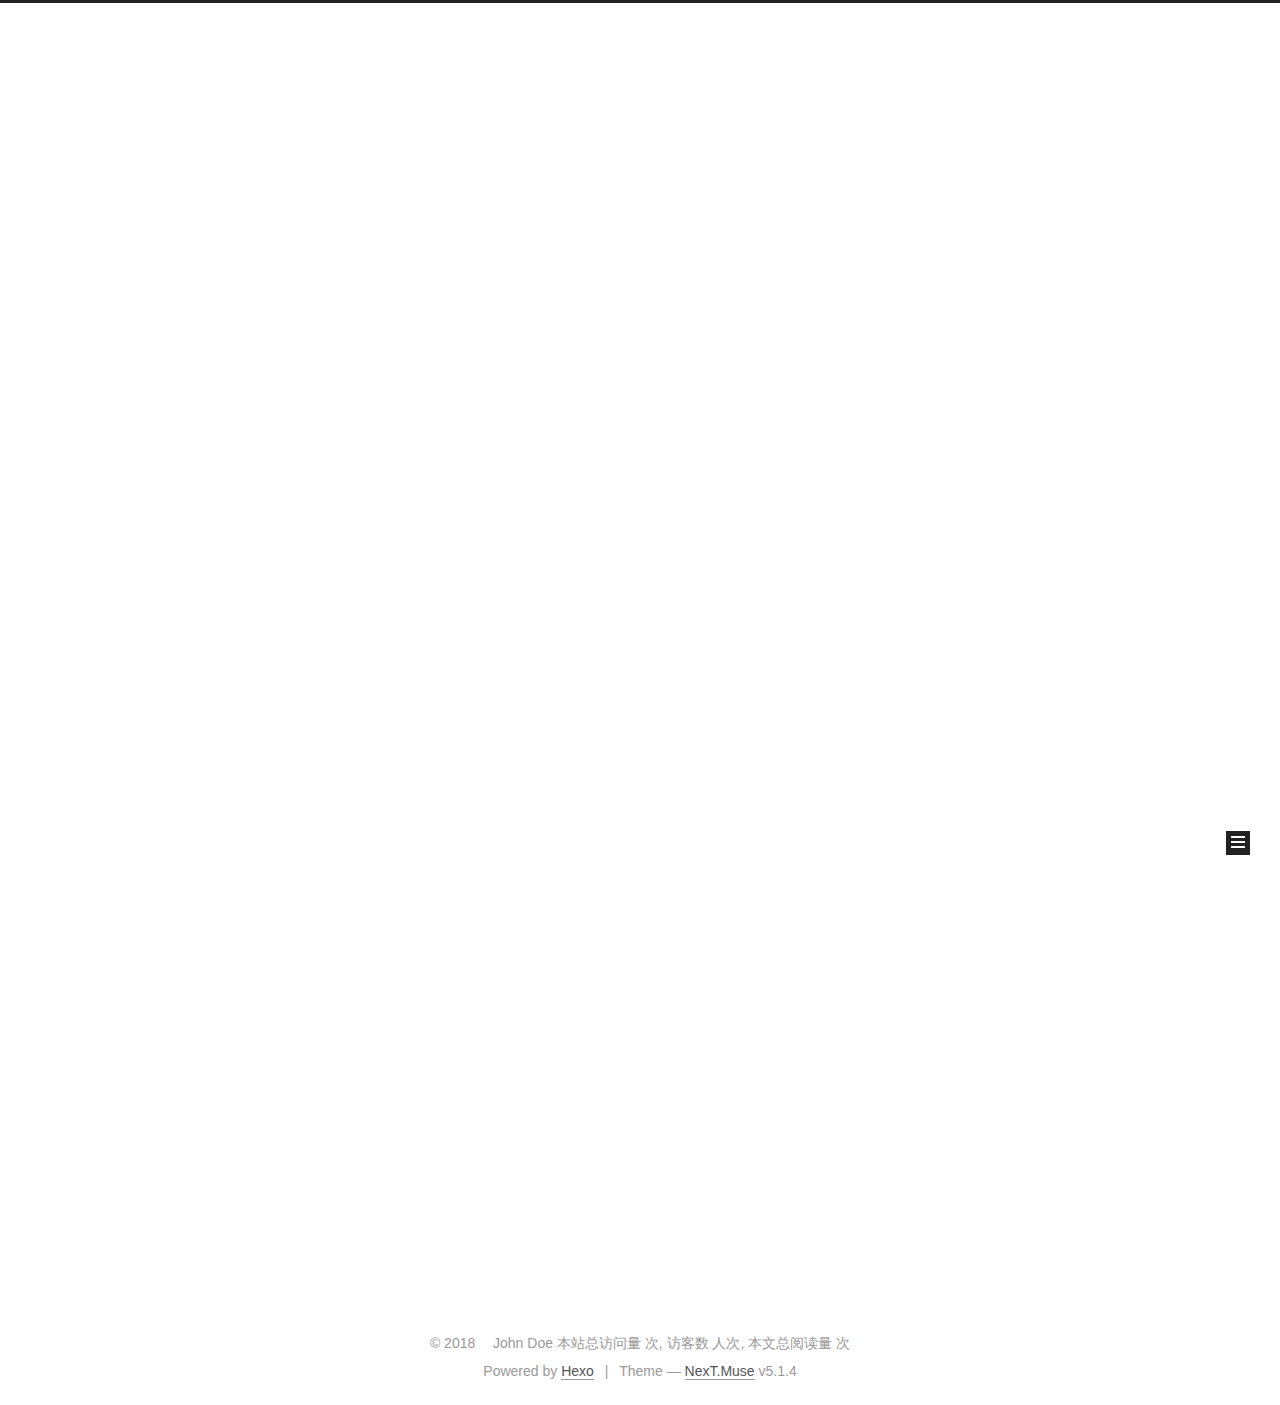
==== commit 1fe3f99d: "Site updated: 2018-05-18 01:10:56" ====
--- a/index.html
+++ b/index.html
@@ -440,15 +440,16 @@
 
     <footer id="footer" class="footer">
       <div class="footer-inner">
-        <div class="copyright">&copy; <span itemprop="copyrightYear">2018</span>
+        ﻿<div class="copyright">&copy; <span itemprop="copyrightYear">2018</span>
   <span class="with-love">
     <i class="fa fa-user"></i>
   </span>
   <span class="author" itemprop="copyrightHolder">John Doe</span>
-  ��վ�ܷ����� <span id="busuanzi_value_site_pv"></span> ��, �ÿ��� <span id="busuanzi_value_site_uv"></span> �˴�, �������Ķ��� <span id="busuanzi_value_page_pv"></span> ��
+  本站总访问量 <span id="busuanzi_value_site_pv"></span> 次, 访客数 <span id="busuanzi_value_site_uv"></span> 人次, 本文总阅读量 <span id="busuanzi_value_page_pv"></span> 次
   
 </div>
 <script async src="//dn-lbstatics.qbox.me/busuanzi/2.3/busuanzi.pure.mini.js"></script>
+
 
   <div class="powered-by">Powered by <a class="theme-link" target="_blank" href="https://hexo.io">Hexo</a></div>
 
--- a/css/main.css
+++ b/css/main.css
@@ -1822,7 +1822,7 @@
   width: 4px;
   height: 4px;
   border-radius: 50%;
-  background: #127e5d;
+  background: #f9ffa6;
 }
 .links-of-blogroll {
   font-size: 13px;
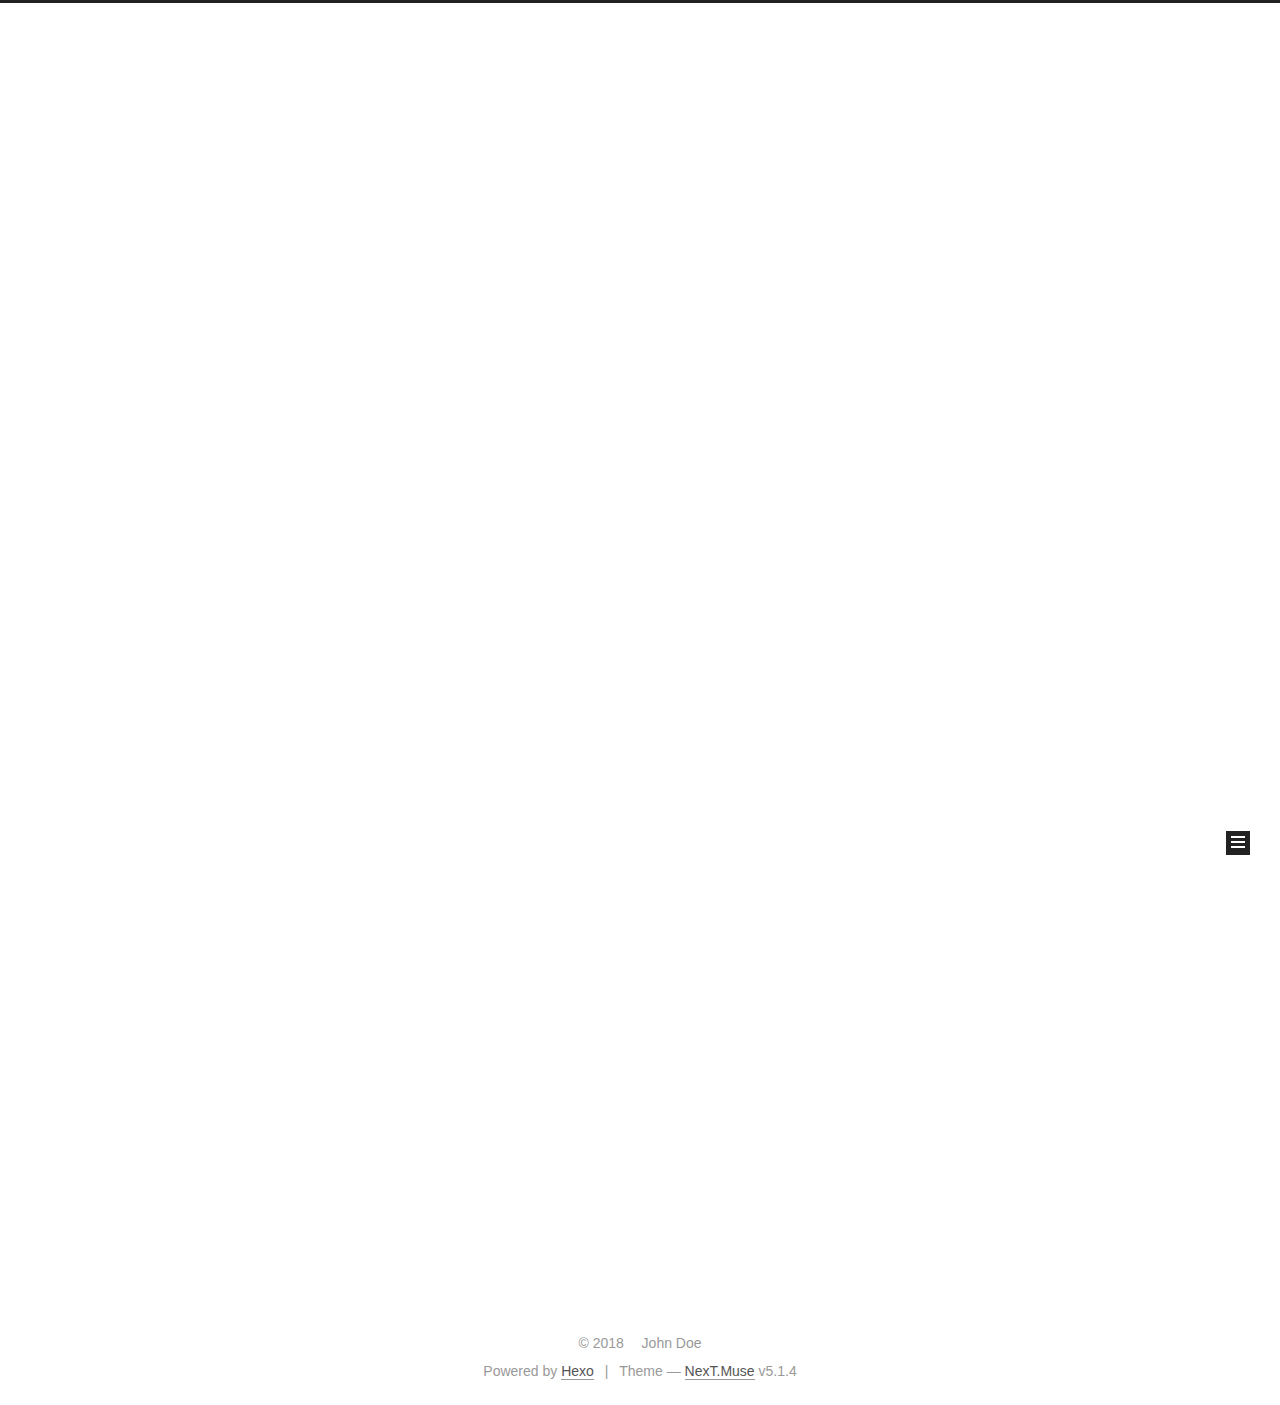
==== commit de1b866a: "Site updated: 2018-05-18 01:13:26" ====
--- a/index.html
+++ b/index.html
@@ -440,16 +440,13 @@
 
     <footer id="footer" class="footer">
       <div class="footer-inner">
-        ﻿<div class="copyright">&copy; <span itemprop="copyrightYear">2018</span>
+        <div class="copyright">&copy; <span itemprop="copyrightYear">2018</span>
   <span class="with-love">
     <i class="fa fa-user"></i>
   </span>
   <span class="author" itemprop="copyrightHolder">John Doe</span>
-  本站总访问量 <span id="busuanzi_value_site_pv"></span> 次, 访客数 <span id="busuanzi_value_site_uv"></span> 人次, 本文总阅读量 <span id="busuanzi_value_page_pv"></span> 次
   
 </div>
-<script async src="//dn-lbstatics.qbox.me/busuanzi/2.3/busuanzi.pure.mini.js"></script>
-
 
   <div class="powered-by">Powered by <a class="theme-link" target="_blank" href="https://hexo.io">Hexo</a></div>
 
--- a/css/main.css
+++ b/css/main.css
@@ -1822,7 +1822,7 @@
   width: 4px;
   height: 4px;
   border-radius: 50%;
-  background: #f9ffa6;
+  background: #d700ff;
 }
 .links-of-blogroll {
   font-size: 13px;
